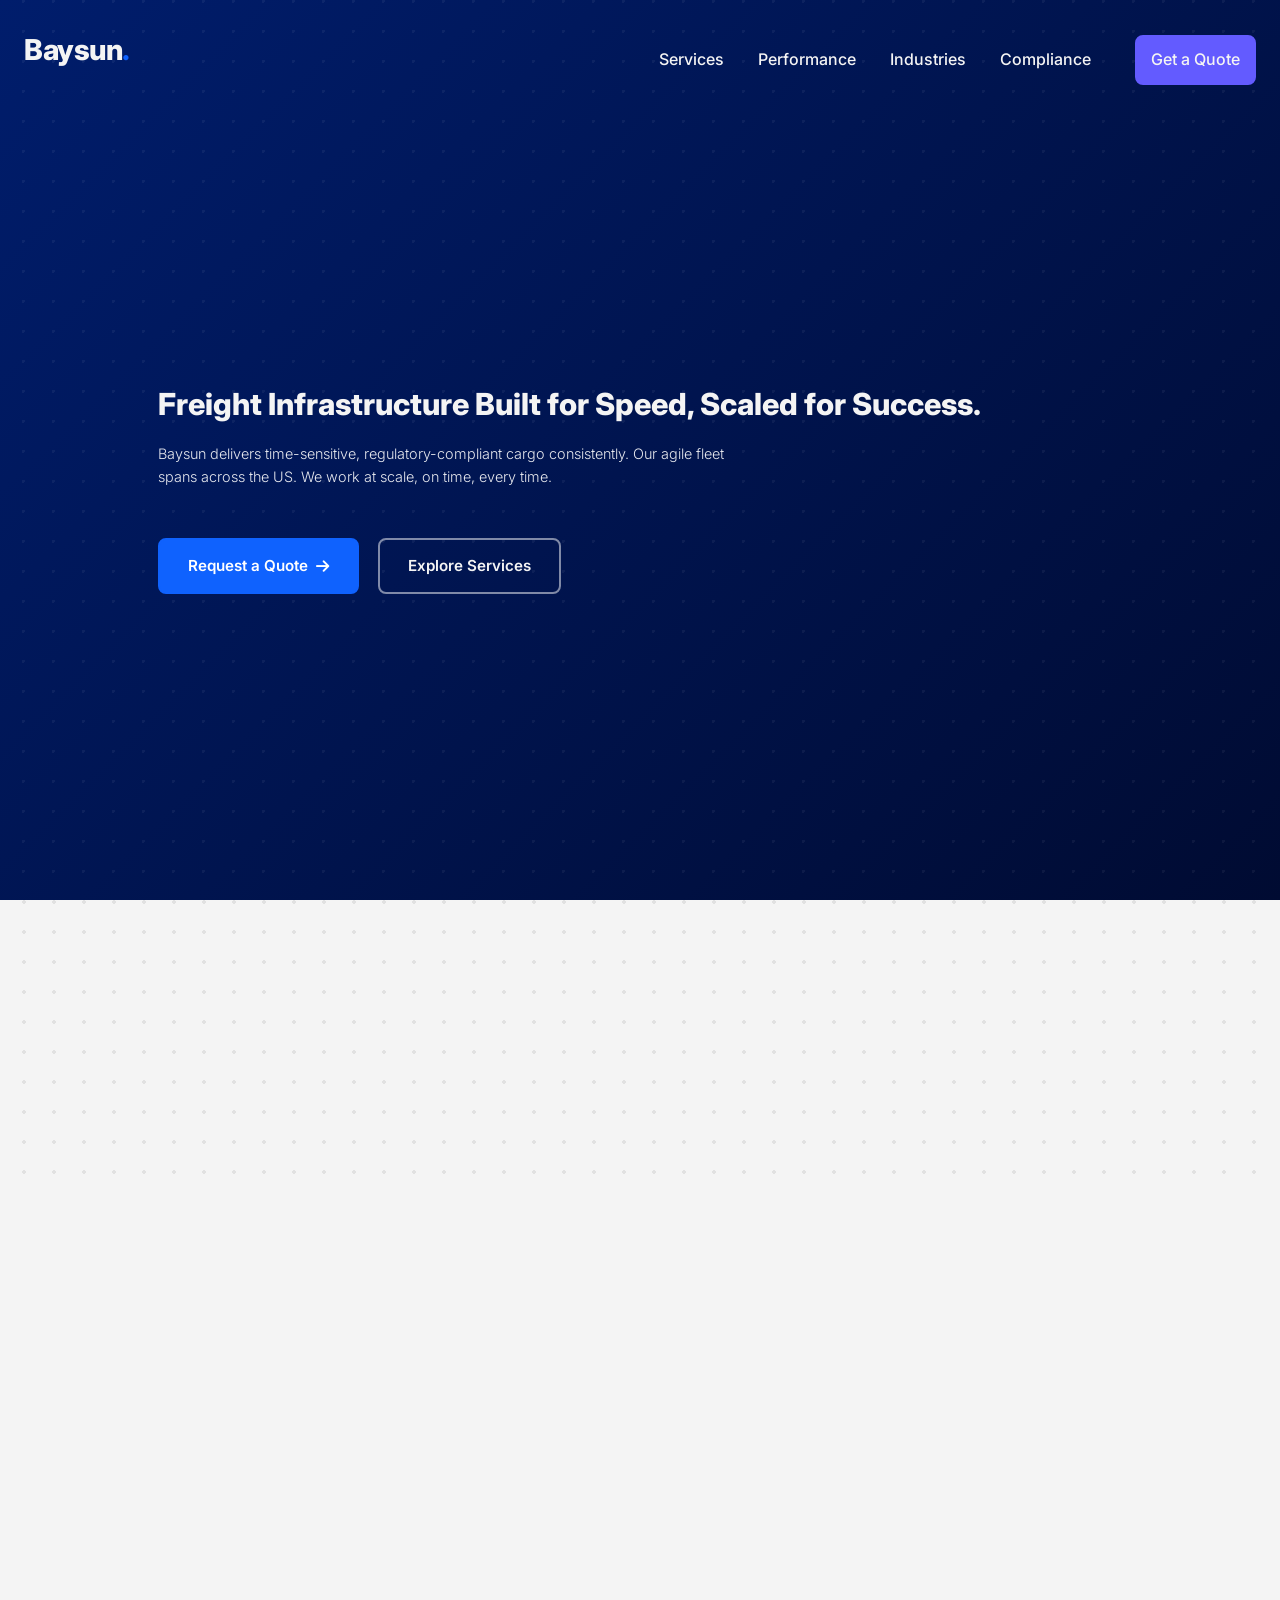
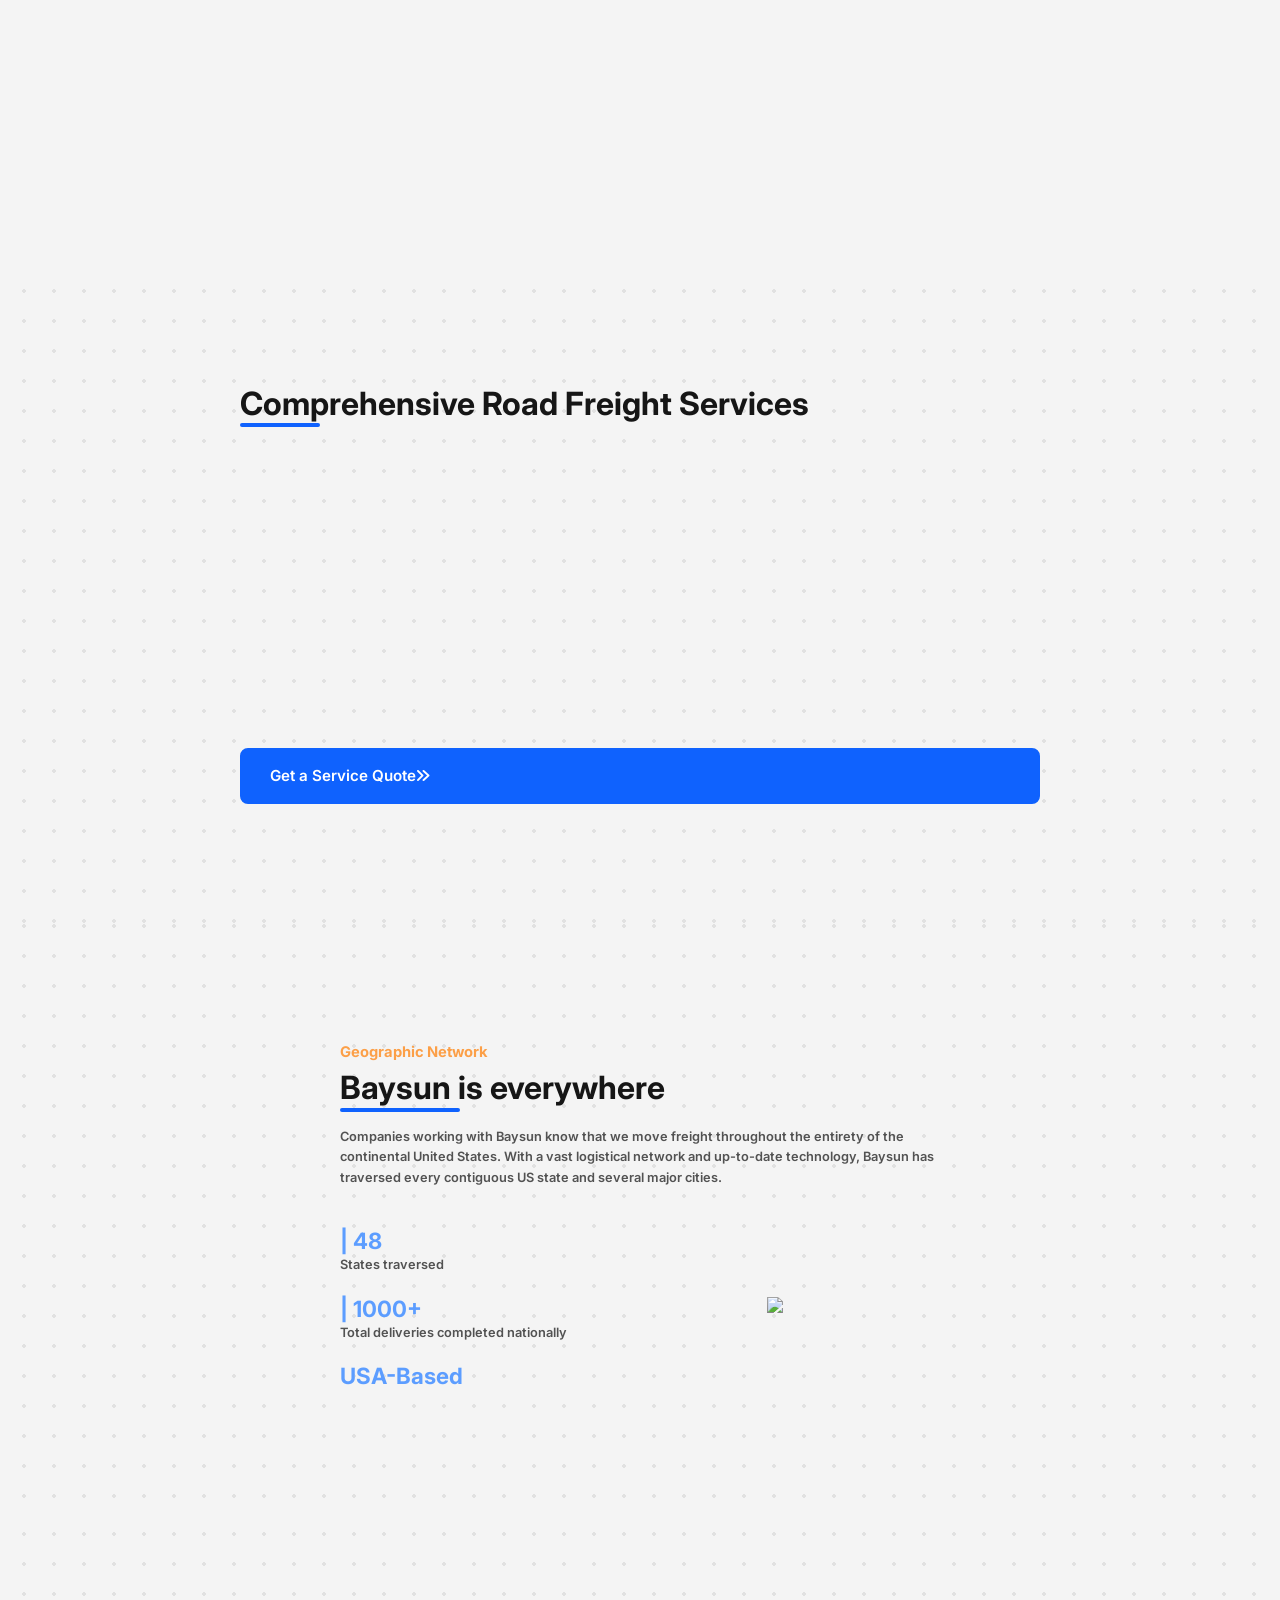
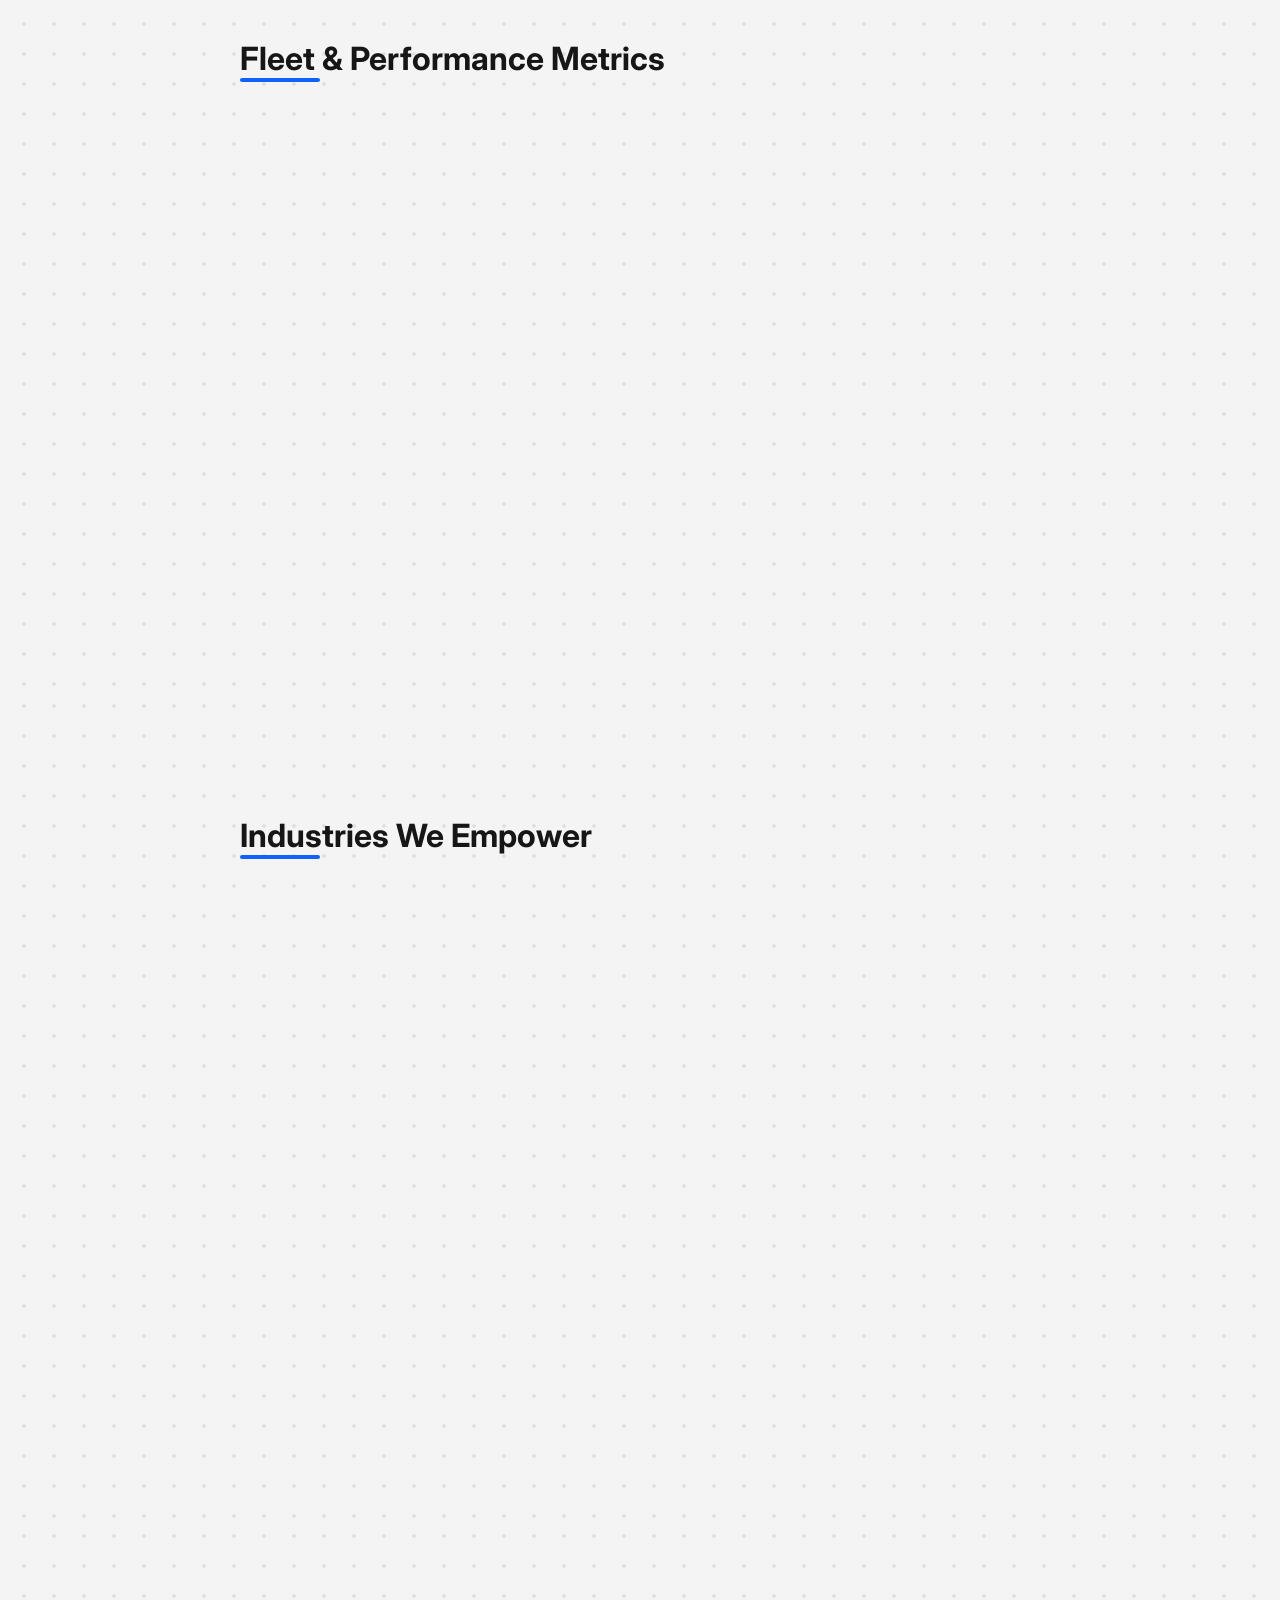
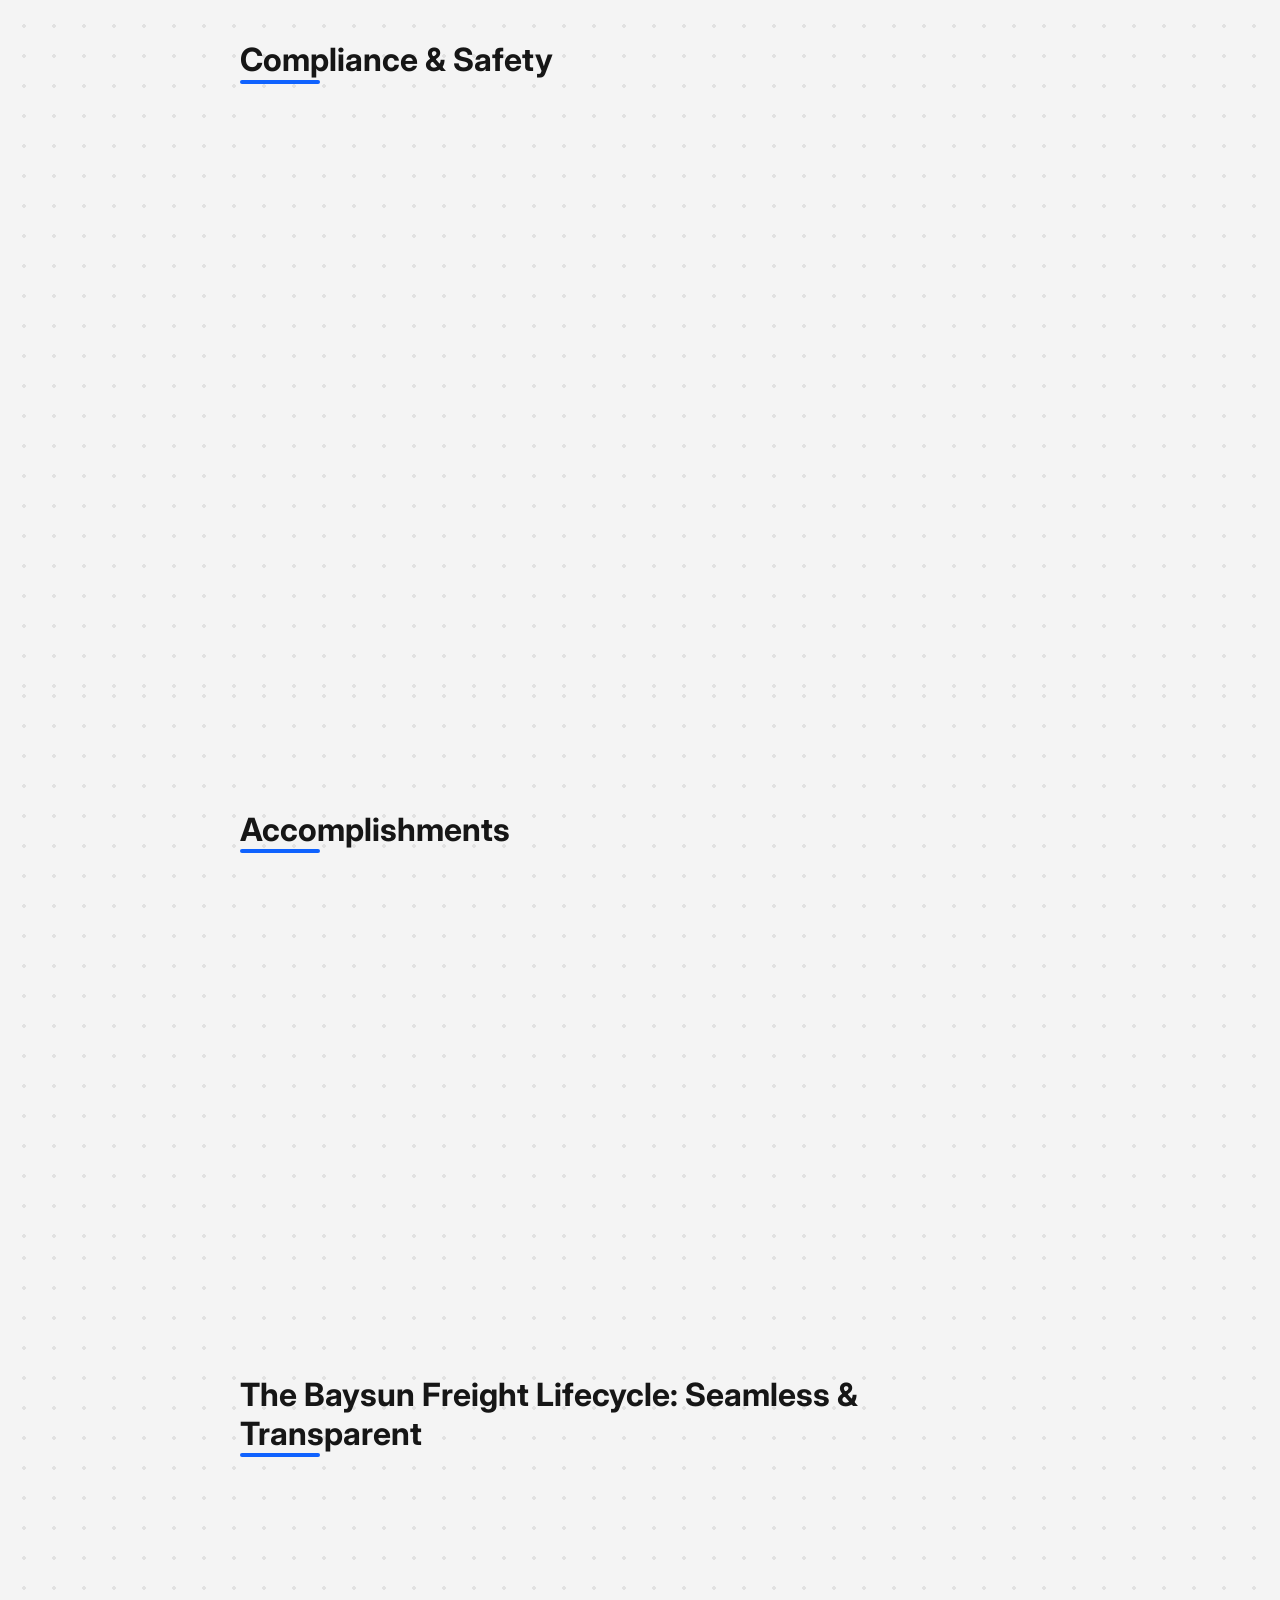
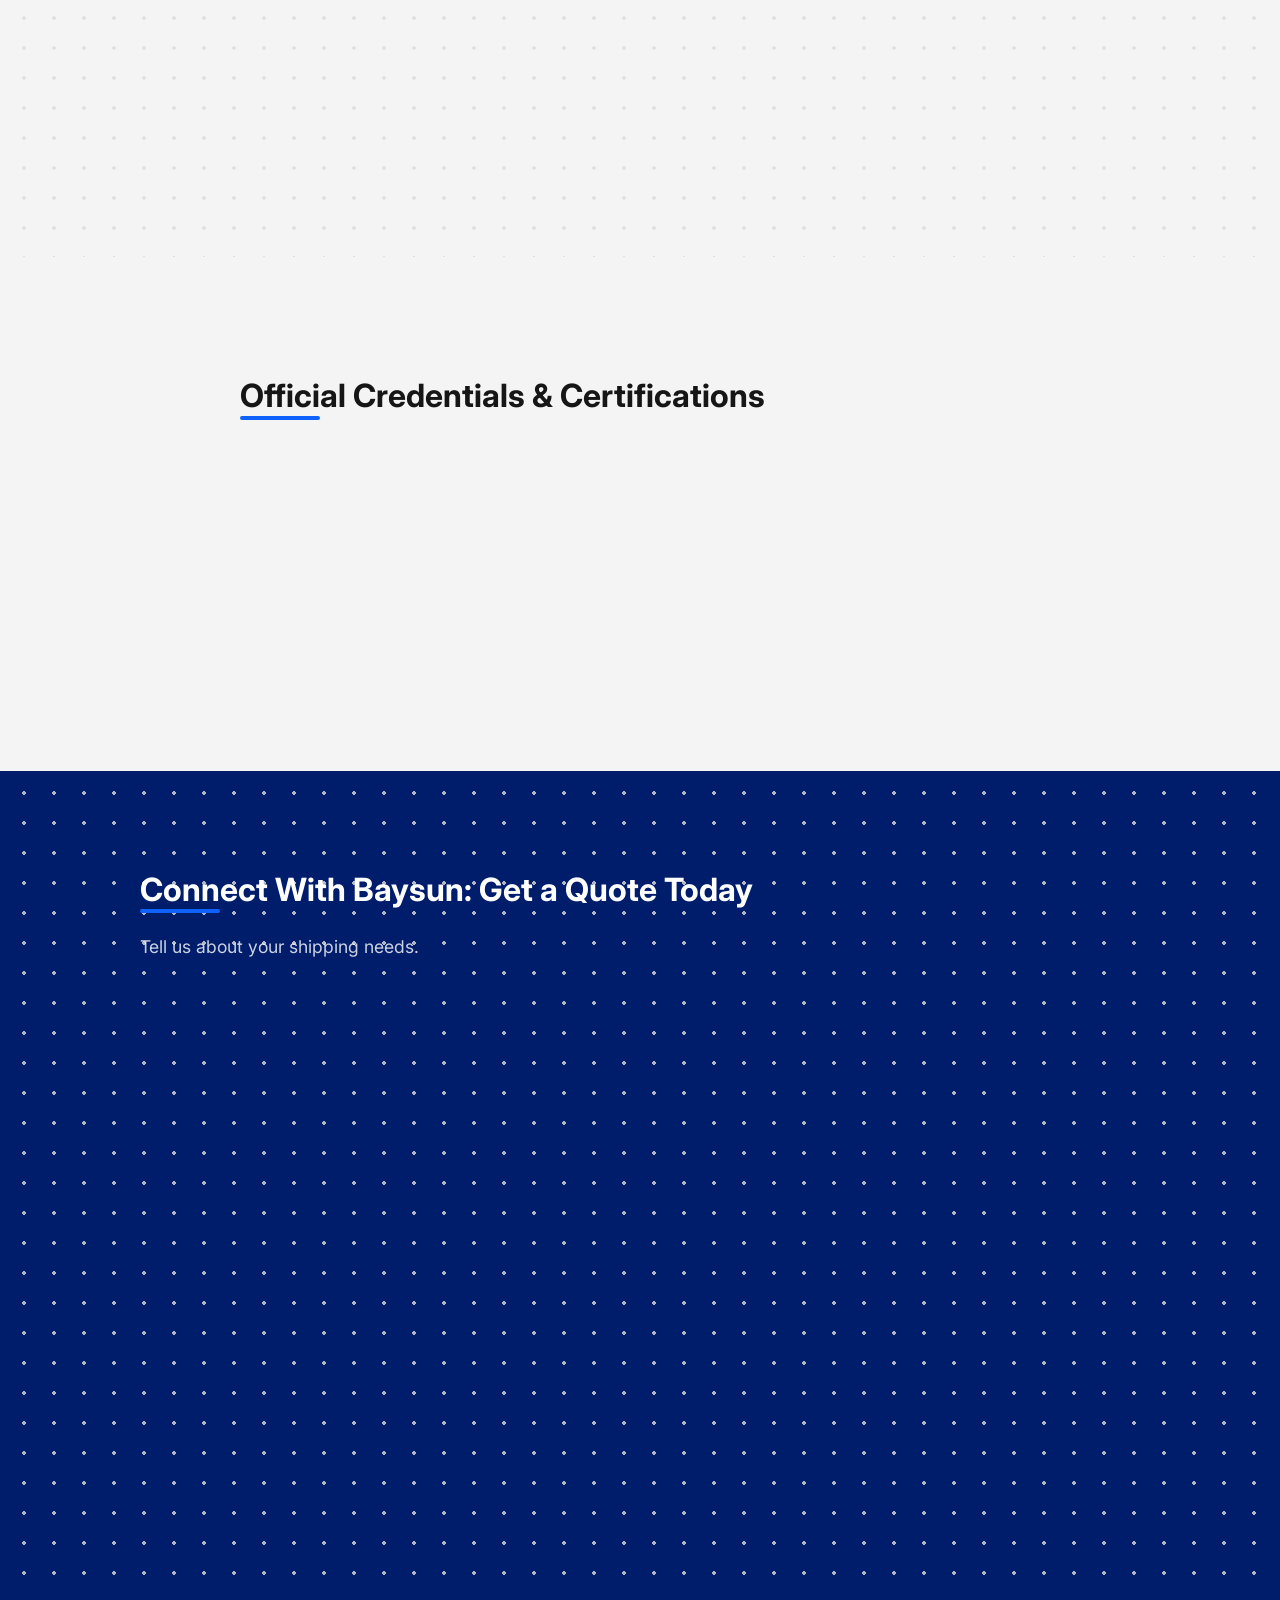
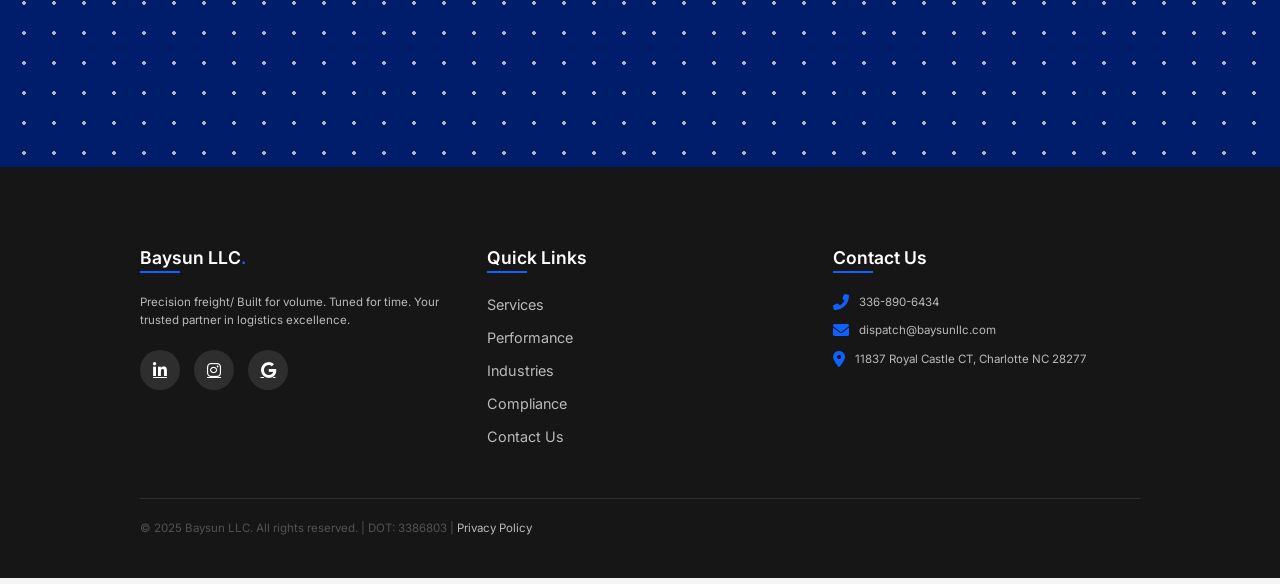
==== index.html @ a53c43a3 "Update index.html" ====
<!DOCTYPE html>
<html lang="en">
<head>
    <meta charset="UTF-8" />
    <meta name="viewport" content="width=device-width, initial-scale=1.0"/>
    <title>Baysun</title>
    <link rel="stylesheet" href="styles.css"/>
    <link href="https://fonts.googleapis.com/css2?family=Inter:wght@300;400;500;600;700;800&display=swap" rel="stylesheet"/>
    <link rel="stylesheet" href="https://cdnjs.cloudflare.com/ajax/libs/font-awesome/6.0.0-beta3/css/all.min.css">
</head>
<body>

    <div id="preloader">
        <div class="spinner"></div>
    </div>

    <header class="site-header" id="navbar">
        <div class="nav-container">
            <div class="logo">Baysun<span class="logo-dot">.</span></div>
            <nav class="nav-links" id="main-nav">
                <a href="#services">Services</a>
                <a href="#metrics">Performance</a>
                <a href="#industries">Industries</a>
                <a href="#compliance">Compliance</a>
                <a href="#contact" class="btn-secondary nav-cta">Get a Quote</a>
            </nav>
            <button class="menu-toggle" id="menu-toggle" aria-label="Toggle navigation menu">
                <span class="hamburger"></span>
                <span class="hamburger"></span>
                <span class="hamburger"></span>
            </button>
        </div>
    </header>

    <section class="hero" id="hero">
        <div class="hero-inner">
            <div class="hero-text animate-fade-up">
                <h1>Freight Infrastructure Built for Speed, Scaled for Success.</h1>
                <p class="subtitle">Baysun delivers time-sensitive, regulatory-compliant cargo consistently. Our agile fleet spans across the US. We work at scale, on time, every time.</p>
                <div class="hero-actions">
                    <a href="#contact" class="btn-primary hero-btn">Request a Quote <i class="fas fa-arrow-right"></i></a>
                    <a href="#services" class="btn-outline hero-btn">Explore Services</a>
                </div>
            </div>
        </div>
        <div class="background-dots"></div>
    </section>


    <section class="image-gallery animate-fade dotted-background" id="fleet-gallery">
        <div class="container">
            <div class="gallery">
                <img src="https://w0.peakpx.com/wallpaper/127/332/HD-wallpaper-american-truck-famous-beautiful-huge-strong.jpg" alt="Baysun Truck 1" data-animate="fade-in-up"/>
                <img src="https://traxion.gg/wp-content/uploads/2024/10/01-1.jpg" alt="Baysun Truck 2" data-animate="fade-in-up" data-delay="0.1"/>
                <img src="https://plus.unsplash.com/premium_photo-1733342421852-3bce709563e4?fm=jpg&q=60&w=3000&ixlib=rb-4.1.0&ixid=M3wxMjA3fDB8MHxzZWFyY2h8MXx8YW1lcmljYW4lMjB0cnVja3xlbnwwfHwwfHx8MA%3D%3D" alt="Baysun Truck 3" data-animate="fade-in-up" data-delay="0.2"/>
            </div>
        </div>
    </section>
  
      <section class="why-choose-us dotted-background animate-fade animated" data-animate = "fade-in-right" data-delay = "0.3" id="why-us">
        <div class="container">
          
          <div class = "broad-grid animate-fade-up">
            <div class = "features-text animate-fade" data-animate="fade-in-right" data-delay="0.65">
              <h3>Expertise</h3>
            <h2>Why Choose Baysun?</h2>
            <p>Baysun LLC has the infrastructure, power, and logistical network needed for precise, high-performance logistics. An extensive network, digital tracking technology, and a highly-skilled team guarantees proper handling of shipments with excellent speed and reliability. Baysun is among the best in logistical strategy and moving high volume.</p>
              <span>Scroll down to learn more ↓</span>
          </div>
            <div class="features-grid">
                <div data-animate="zoom-in">
                    <i class="fas fa-hourglass-half feature-icon"></i>
                    <h3>Time-Critical Delivery</h3>
                    <p>We specialize in expedited freight, ensuring your urgent shipments arrive on schedule, every time.</p>
                </div>
                <div data-animate="zoom-in" data-delay="0.3">
                    <i class="fas fa-shield-alt feature-icon"></i>
                    <h3>Uncompromising Safety</h3>
                    <p>Our commitment to safety is paramount, with rigorous training and maintenance for an incident-free record.</p>
                </div>
                <div data-animate="zoom-in" data-delay="0.45">
                    <i class="fas fa-chart-line feature-icon"></i>
                    <h3>Transparent Tracking</h3>
                    <p>Real-time GPS tracking and dedicated dispatch ensure you're always informed about your cargo's status.</p>
                </div>
                <div data-animate="zoom-in" data-delay="0.2">
                    <i class="fas fa-hands-helping feature-icon"></i>
                    <h3>Dedicated Support</h3>
                    <p>Our 24/7 client support team is always ready to assist, providing personalized service you can rely on.</p>
                </div>
            </div>
              
            </div>
          
        </div>
    </section>

    <section class="services dotted-background" id="services">
        <div class="container">
            <h2>Comprehensive Road Freight Services</h2>
            <div class="grid-list bordered animate-fade">
                <div data-animate="fade-in-left">
                    <i class="fas fa-truck-moving service-icon"></i>
                    <h4>FTL</h4>
                    <p>Tailored full, truckload solutions with reliable delivery windows and optimized routing for cost-efficiency.</p>
                </div>
                <div data-animate="fade-in-left" data-delay="0.1">
                    <i class="fas fa-box-open service-icon"></i>
                    <h4>Dry Van Specialization</h4>
                    <p>Utilize our modern, weather-sealed dry van trailers ensuring maximum protection for your sensitive, non-perishable freight.</p>
                </div>
                <div data-animate="fade-in-left" data-delay="0.2">
                    <i class="fas fa-route service-icon"></i>
                    <h4>Short & Long Haul</h4>
                    <p>From local deliveries to coast-to-coast journeys, our 24/7 dispatch team manages your logistics with precision and care.</p>
                </div>
            </div>
            <div class="section-cta">
                <a href="#contact" class="btn-primary">Get a Service Quote <i class="fas fa-angle-double-right"></i></a>
            </div>
        </div>
    </section>
  <section class = "network dotted-background animate-slide-up" id = "network-info">
    <div class = "top-text">
       <h3>Geographic Network</h3>
      <h2>Baysun is everywhere</h3>
      <p>Companies working with Baysun know that we move freight throughout the entirety of the continental United States. With a vast logistical network and up-to-date technology, Baysun has traversed every contiguous US state and several major cities.</p>
    </div>
    <div class = "content-grid">
      <div class = "stats">
        <div class = "indiv-stat">
          <h4>| 48</h4>
          <p>States traversed</p>
        </div>
        <div class = "indiv-stat">
          <h4>| 1000+</h4>
          <p>Total deliveries completed nationally</p>
        </div>
        <div class = "indiv-stat">
          <h4>USA-Based</h4>
        </div>
      </div>
      <div class = "map animate-slide-up"><img src = "https://openclipart.org/image/800px/308041"></div>
    </div>
  </section>

    <section class="metrics dotted-background animate-slide-up" id="metrics">
        <div class="container">
            <h2>Fleet & Performance Metrics</h2>
            <div class="metrics-grid animate-slide-up">
                <div data-animate="fade-in-up">
                    <strong>10</strong><span>Professional Drivers</span>
                </div>
                <div data-animate="fade-in-up" data-delay="0.1">
                    <strong>11</strong><span>Owned Trucks</span>
                </div>
                <div data-animate="fade-in-up" data-delay="0.2">
                    <strong>16</strong><span>Trailers</span>
                </div>
                <div data-animate="fade-in-up" data-delay="0.3">
                    <strong>All States</strong><span>Nationwide Coverage</span>
                </div>
                <div data-animate="fade-in-up" data-delay="0.4">
                    <strong>965K+</strong><span>MCS 150 Mileage</span>
                </div>
                <div data-animate="fade-in-up" data-delay="0.5">
                    <strong>24/7</strong><span>Dispatch & Support</span>
                </div>
            </div>
        </div>
    </section>

    <section class="industries dotted-background animate-slide-up" id="industries">
        <div class="container">
            <h2>Industries We Empower</h2>
            <div class="industry-grid bordered animate-fade">
                <div data-animate="fade-in-right">
                    <i class="fas fa-store-alt industry-icon"></i>
                    <h4>Retail & Consumer Goods</h4>
                    <p>On-time deliveries and efficient supply chain management for major retail chains and e-commerce.</p>
                </div>
                <div data-animate="fade-in-right" data-delay="0.1">
                    <i class="fas fa-industry industry-icon"></i>
                    <h4>Paper & Packaging</h4>
                    <p>Protecting sensitive materials from moisture, dust, and environmental damage is paramount in the paper and packaging industry. </p>
                </div>
                <div data-animate="fade-in-right" data-delay="0.2">
                    <i class="fas fa-industry industry-icon"></i>
                    <h4>Industrial & Manufacturing</h4>
                    <p>Handling heavy goods, raw materials, and finished products with precision for industrial and manufacturing sectors.</p>
                </div>
                <div data-animate="fade-in-right" data-delay="0.3">
                    <i class="fas fa-house industry-icon"></i>
                    <h4>Office Supplies and Furniture</h4>
                    <p>Our dry vans are perfectly suited to transport desks, chairs, cubicle systems, paper products, and general office equipment, protecting them from transit damage and weather exposure.</p>
                </div>
            </div>
        </div>
    </section>

    <section class="compliance dotted-background animate-slide-up" id="compliance">
        <div class="container">
            <h2>Compliance & Safety</h2>
            <div class="compliance-grid animate-slide-up">
                <div data-animate="fade-in-left">
                    <i class="fas fa-certificate compliance-icon"></i>
                    <h4>DOT Certified</h4>
                    <p>All drivers and units are fully federally registered and adhere to the highest Department of Transportation standards.</p>
                </div>
                <div data-animate="fade-in-left" data-delay="0.1">
                    <i class="fas fa-file-invoice-dollar compliance-icon"></i>
                    <h4>Insurance Verified</h4>
                    <p>Comprehensive $1M policy and all licensing documentation readily provided.</p>
                </div>
                <div data-animate="fade-in-left" data-delay="0.2">
                    <i class="fas fa-truck-loading compliance-icon"></i>
                    <h4>ELD Compliant</h4>
                    <p>Real-time Electronic Logging Device (ELD) tracking ensures accurate Hours of Service (HOS) compliance for every load.</p>
                </div>
                <div data-animate="fade-in-left" data-delay="0.3">
                    <i class="fas fa-check-circle compliance-icon"></i>
                    <h4>Exceptional Safety Record</h4>
                    <p>Proudly maintaining a strong record of incident prevention in 2025, demonstrating our commitment to safety.</p>
                </div>
            </div>
        </div>
    </section>

    <section class="case-studies dotted-background animate-slide-up" id="case-studies">
        <div class="container">
            <h2>Accomplishments</h2>
            <div class="case-grid animate-fade">
                <article data-animate="fade-in-up">
                    <h4>Strong Experience in the Logistics Industry</h4>
                    <p>Completed over 1,000 deliveries of full truckloads throughout the United States, logging tens of thousands of miles in the process.</p>
                </article>
                <article data-animate="fade-in-up" data-delay="0.1">
                    <h4>Excellent Delivery Time and Satisfaction</h4>
                    <p>Completed 99% of deliveries on-time since being established. Clients were satisfied with Baysun's service and drivers, who are highly-skilled and are all bilingual.</p>
                </article>
            </div>
        </div>
    </section>

    <section class="dispatch-timeline dotted-background animate-slide-up">
        <div class="container">
            <h2>The Baysun Freight Lifecycle: Seamless & Transparent</h2>
            <div class="timeline">
                <div data-animate="fade-in-right">
                    <i class="fas fa-clipboard-list timeline-icon"></i>
                    <span>Booking</span>
                    <p>Effortless online or direct booking for your freight needs.</p>
                </div>
                <div data-animate="fade-in-right" data-delay="0.1">
                    <i class="fas fa-map-marked-alt timeline-icon"></i>
                    <span>Dispatch</span>
                    <p>Immediate allocation to our optimized fleet and dedicated driver.</p>
                </div>
                <div data-animate="fade-in-right" data-delay="0.2">
                    <i class="fas fa-truck timeline-icon"></i>
                    <span>Transit</span>
                    <p>Real-time communication and electronic shipment tracking</p>
                </div>
                <div data-animate="fade-in-right" data-delay="0.3">
                    <i class="fas fa-handshake timeline-icon"></i>
                    <span>Last Mile Delivery</span>
                    <p>On-time, secure delivery to our clients' specified destinations.</p>
                </div>
                <div data-animate="fade-in-right" data-delay="0.4">
                    <i class="fas fa-check-double timeline-icon"></i>
                    <span>Confirmation</span>
                    <p>Final digital confirmation and documentation upon successful delivery.</p>
                </div>
            </div>
        </div>
    </section>


    <section class="credentials" id="credentials">
        <div class="container">
            <h2>Official Credentials & Certifications</h2>
            <ul class="cred-list animate-fade">
                <li data-animate="fade-in-up"><i class="fas fa-file-contract cred-icon"></i> MC: MC1090208</li>
                <li data-animate="fade-in-up" data-delay="0.1"><i class="fas fa-id-card cred-icon"></i> DOT #: 3386803</li>
                <li data-animate="fade-in-up" data-delay="0.2"><i class="fas fa-shield-alt cred-icon"></i> $1M Insurance Policy</li>
                <li data-animate="fade-in-up" data-delay="0.3"><i class="fas fa-award cred-icon"></i> ISO 9001 Process Certified</li>
                <li data-animate="fade-in-up" data-delay="0.4"><i class="fas fa-road cred-icon"></i> Licensed & Bonded Carrier</li>
            </ul>
        </div>
    </section>

    <section class="contact-form dotted-background" id="contact">
        <div class="container">
            <h2>Connect With Baysun: Get a Quote Today</h2>
            <p class="form-intro animate-fade-in">Tell us about your shipping needs.</p>
            <form data-animate="fade-in-up" onsubmit="sendEmail(event)">
                <div class="form-group">
                    <input type="text" id="fullName" placeholder="Full Name" required>
                </div>
                <div class="form-group">
                    <input type="email" id="email" placeholder="Email Address" required>
                </div>
                <div class="form-group">
                    <input type="text" id="company" placeholder="Company Name (Optional)">
                </div>
                <div class="form-group">
                    <select id="service" required>
                        <option value="">Select Service Needed*</option>
                        <option value="ftl">Full Truckload (FTL)</option>
                        <option value="other">Other</option>
                    </select>
                </div>
                <div class="form-group">
                    <textarea id="shipmentDetails" rows="6" placeholder="Describe your shipment details (e.g., origin, destination, cargo type, dimensions, weight, urgency...)" required></textarea>
                </div>
                <button type="button" onclick="openGmail()" class="btn-primary form-submit-btn">
  Submit Request <i class="fas fa-paper-plane"></i>
</button>
            </form>
        </div>
    </section>

    <footer class="site-footer">
        <div class="container">
            <div class="footer-columns">
                <div class="footer-about">
                    <h4>Baysun LLC<span class="logo-dot">.</span></h4>
                    <p>Precision freight/ Built for volume. Tuned for time. Your trusted partner in logistics excellence.</p>
                    <div class="social-links">
                        <a href="#" aria-label="LinkedIn"><i class="fab fa-linkedin-in"></i></a>
                        <a href="https://www.instagram.com/baysunllc/" aria-label="Instagram"><i class="fab fa-instagram"></i></a>
                        <a href="#" aria-label="Google"><i class="fab fa-google"></i></a>
                    </div>
                </div>
                <div class="footer-links">
                    <h4>Quick Links</h4>
                    <ul>
                        <li><a href="#services">Services</a></li>
                        <li><a href="#metrics">Performance</a></li>
                        <li><a href="#industries">Industries</a></li>
                        <li><a href="#compliance">Compliance</a></li>
                        <li><a href="#contact">Contact Us</a></li>
                    </ul>
                </div>
                <div class="footer-contact">
                    <h4>Contact Us</h4>
                    <p><i class="fas fa-phone-alt"></i>336-890-6434</p>
                    <p><i class="fas fa-envelope"></i> dispatch@baysunllc.com</p>
                    <p><i class="fas fa-map-marker-alt"></i>11837 Royal Castle CT, Charlotte NC 28277</p>
                </div>
            </div>
            <div class="footer-meta">
                <p>&copy; 2025 Baysun LLC. All rights reserved.  | DOT: 3386803 | <a href="#">Privacy Policy</a></p>
            </div>
        </div>
    </footer>

    <div class="back-to-top" id="backToTop">↑</div>

    <script src="https://cdnjs.cloudflare.com/ajax/libs/gsap/3.9.1/gsap.min.js"></script>
    <script src="https://cdnjs.cloudflare.com/ajax/libs/gsap/3.9.1/ScrollTrigger.min.js"></script>
    <script>
        // Preloader
        window.addEventListener('load', () => {
            const preloader = document.getElementById('preloader');
            preloader.style.opacity = '0';
            setTimeout(() => {
                preloader.style.display = 'none';
            }, 500); // Wait for the fade out to complete
        });

        // GSAP ScrollTrigger Animations
        gsap.registerPlugin(ScrollTrigger);

        document.querySelectorAll('[data-animate]').forEach(element => {
            const animationType = element.getAttribute('data-animate');
            const delay = parseFloat(element.getAttribute('data-delay')) || 0;

            if (animationType === 'fade-in-up') {
                gsap.fromTo(element, {
                    opacity: 0,
                    y: 50
                }, {
                    opacity: 1,
                    y: 0,
                    duration: 0.8,
                    delay: delay,
                    ease: "power3.out",
                    scrollTrigger: {
                        trigger: element,
                        start: "top 90%", // When the top of the element is 90% in viewport
                        toggleActions: "play none none reverse", // Play on enter, reverse on leave back
                    }
                });
            } else if (animationType === 'fade-in-left') {
                gsap.fromTo(element, {
                    opacity: 0,
                    x: -50
                }, {
                    opacity: 1,
                    x: 0,
                    duration: 0.8,
                    delay: delay,
                    ease: "power3.out",
                    scrollTrigger: {
                        trigger: element,
                        start: "top 90%",
                        toggleActions: "play none none reverse",
                    }
                });
            } else if (animationType === 'fade-in-right') {
                gsap.fromTo(element, {
                    opacity: 0,
                    x: 50
                }, {
                    opacity: 1,
                    x: 0,
                    duration: 0.8,
                    delay: delay,
                    ease: "power3.out",
                    scrollTrigger: {
                        trigger: element,
                        start: "top 90%",
                        toggleActions: "play none none reverse",
                    }
                });
            } else if (animationType === 'zoom-in') {
                gsap.fromTo(element, {
                    opacity: 0,
                    scale: 0.8
                }, {
                    opacity: 1,
                    scale: 1,
                    duration: 0.7,
                    delay: delay,
                    ease: "back.out(1.7)",
                    scrollTrigger: {
                        trigger: element,
                        start: "top 90%",
                        toggleActions: "play none none reverse",
                    }
                });
            } else if (animationType === 'fade-in') {
                 gsap.fromTo(element, {
                    opacity: 0
                }, {
                    opacity: 1,
                    duration: 1,
                    delay: delay,
                    ease: "power2.out",
                    scrollTrigger: {
                        trigger: element,
                        start: "top 90%",
                        toggleActions: "play none none reverse",
                    }
                });
            }
        });


        // Navbar Scroll Effect
        window.addEventListener('scroll', () => {
            const navbar = document.getElementById('navbar');
            const backToTop = document.getElementById('backToTop');
            navbar.classList.toggle('scrolled', window.scrollY > 50);
            backToTop.style.display = window.scrollY > 500 ? 'flex' : 'none'; // Changed to flex for centering
        });

        // Back to Top functionality
        document.getElementById('backToTop').addEventListener('click', () => {
            window.scrollTo({ top: 0, behavior: 'smooth' });
        });

        // Mobile Menu Toggle
        const menuToggle = document.getElementById('menu-toggle');
        const mainNav = document.getElementById('main-nav');

        menuToggle.addEventListener('click', () => {
            mainNav.classList.toggle('active');
            menuToggle.classList.toggle('active'); // Animate hamburger
            document.body.classList.toggle('no-scroll'); // Prevent scrolling when menu is open
        });

        // Close mobile menu on link click
        document.querySelectorAll('.nav-links a').forEach(link => {
            link.addEventListener('click', () => {
                if (mainNav.classList.contains('active')) {
                    mainNav.classList.remove('active');
                    menuToggle.classList.remove('active');
                    document.body.classList.remove('no-scroll');
                }
            });
        });

        // Testimonial Slider
        let currentTestimonial = 0;
        const testimonials = document.querySelectorAll('.testimonial-card');
        const totalTestimonials = testimonials.length;

        function showTestimonial(index) {
            testimonials.forEach((card, i) => {
                card.style.display = (i === index) ? 'block' : 'none';
            });
        }

        function nextTestimonial() {
            currentTestimonial = (currentTestimonial + 1) % totalTestimonials;
            showTestimonial(currentTestimonial);
        }

        function prevTestimonial() {
            currentTestimonial = (currentTestimonial - 1 + totalTestimonials) % totalTestimonials;
            showTestimonial(currentTestimonial);
        }

        document.querySelector('.next-testimonial').addEventListener('click', nextTestimonial);
        document.querySelector('.prev-testimonial').addEventListener('click', prevTestimonial);

        // Initial display
        if (totalTestimonials > 0) {
            showTestimonial(0);
        }

        // Auto-slide testimonials
        setInterval(nextTestimonial, 7000); // Change testimonial every 7 seconds

        function openGmail() {
  const fullName = document.getElementById("fullName").value.trim();
  const email = document.getElementById("email").value.trim();
  const company = document.getElementById("company").value.trim() || "N/A";
  const service = document.getElementById("service").value;
  const shipmentDetails = document.getElementById("shipmentDetails").value.trim();

  if (!fullName || !email || !service || !shipmentDetails) {
    alert("Please fill out all required fields.");
    return;
  }

  const subject = encodeURIComponent(`Shipping Quote Request from ${fullName}`);
  const body = encodeURIComponent(
    `Full Name: ${fullName}\n` +
    `Email: ${email}\n` +
    `Company: ${company}\n` +
    `Service: ${service}\n\n` +
    `Shipment Details:\n${shipmentDetails}`
  );

  const gmailLink = `https://mail.google.com/mail/?view=cm&fs=1&to=dispatch@baysunllc.com&su=${subject}&body=${body}`;

  // Open Gmail in a new tab
  window.open(gmailLink, "_blank");
}

    </script>

</body>
</html>
---- styles.css ----
/* Custom CSS Variables */
:root {
    --primary-color: #0F62FE; /* IBM Blue */
    --secondary-color: #001D6C; /* Darker IBM Blue */
    --accent-color: #635BFF; /* Existing accent for buttons, kept for contrast */
    --text-dark: #161616; /* IBM Carbon 90 */
    --text-medium: #525252; /* IBM Carbon 60 */
    --text-light: #F4F4F4; /* IBM Carbon 10 */
    --background-light: #F4F4F4; /* IBM Carbon 10 */
    --background-dark: #001D6C; /* Darker IBM Blue for contrast */
    --border-color: #DCDCDC; /* Light gray border */
    --border-dark: #333;
    --font-family-primary: 'Inter', sans-serif;
    --header-height: 80px;
    --dot-size: 2px;
    --dot-spacing: 30px;
}

/* Global Reset & Base */
* {
    margin: 0;
    padding: 0;
    box-sizing: border-box;
}

html, body {
    overflow-x: hidden;
    scroll-behavior: smooth;
    font-family: var(--font-family-primary);
    background: var(--background-light);
    color: var(--text-dark);
    width: 100%;
    line-height: 1.6;
}

/* Container for consistent padding */
.container {
    max-width: 1280px;
    margin: 0 auto;
    padding: 0 140px;
}

/* Scrollbar Styling */
::-webkit-scrollbar {
    width: 8px;
}
::-webkit-scrollbar-track {
    background: var(--background-light);
}
::-webkit-scrollbar-thumb {
    background: var(--primary-color);
    border-radius: 4px;
}
::-webkit-scrollbar-thumb:hover {
    background: var(--secondary-color);
}

/* Preloader */
#preloader {
    position: fixed;
    top: 0;
    left: 0;
    width: 100%;
    height: 100%;
    background: var(--background-dark);
    display: flex;
    justify-content: center;
    align-items: center;
    z-index: 9999;
    opacity: 1;
    transition: opacity 0.5s ease-out;
}

.spinner {
    border: 4px solid rgba(255, 255, 255, 0.3);
    border-top: 4px solid var(--primary-color);
    border-radius: 50%;
    width: 40px;
    height: 40px;
    animation: spin 1s linear infinite;
}

@keyframes spin {
    0% { transform: rotate(0deg); }
    100% { transform: rotate(360deg); }
}

/* Typography */
h1, h2, h3, h4 {
    font-weight: 700;
    line-height: 1.2;
    color: var(--text-dark);
}

h1 {
    font-size: clamp(2.2rem, 5vw, 3.8rem); /* Responsive font size */
    margin-bottom: 20px;
    font-weight: 800;
    color: var(--text-light); /* For hero section */
}

h2 {
    font-size: clamp(1.1rem, 4vw, 2.0rem);
    text-align: center;
    margin-bottom: 60px;
    color: var(--text-dark);
    position: relative;
}

h2::after {
    content: ''; /* Essential for pseudo-elements */
    display: block; /* Make it a block-level element so margin:auto works */
    width: 80px; /* Adjust this width to your desired bar length */
    height: 4px; /* Adjust this to your desired bar thickness */
    background-color: var(--primary-color); /* Or any color you prefer */
    margin: 15px auto 0 auto; /* THIS IS THE KEY: Top margin, auto horizontal, 0 bottom margin */
    border-radius: 2px; /* For rounded ends, optional */
}

h4 {
    font-size: .8rem;
    font-weight: 600;
    margin-bottom: 10px;
    color: var(--text-dark);
}


h3{
  margin-bottom: 15px;
}

p {
    font-size: 0.72rem;
    color: var(--text-medium);
}

.subtitle {
    font-size: clamp(1rem, 2.5vw, 1.25rem);
    color: rgba(255, 255, 255, 0.9);
    margin-bottom: 30px;
    font-weight: 300;
}

.nav-container .nav-links .btn-secondary {
  padding: 10px 14px;
}

/* Buttons */
.btn-primary, .btn-outline, .btn-secondary {
    display: inline-flex;
    align-items: center;
    justify-content: center;
    padding: 14px 28px;
    margin-top: 20px;
    font-weight: 600;
    border-radius: 8px;
    text-decoration: none;
    transition: all 0.5s ease;
    cursor: pointer;
    font-size: 0.95rem;
    border: 2px solid transparent;
}

.btn-primary {
    background: var(--primary-color);
    color: white;
    border-color: var(--primary-color);
}
.btn-primary:hover {
    background: var(--secondary-color);
    border-color: var(--secondary-color);
    transform: translateY(-3px);
    box-shadow: 0 8px 15px rgba(0,0,0,0.2);
}

.btn-outline {
    background: transparent;
    color: var(--text-light); /* For hero */
    border-color: rgba(255, 255, 255, 0.5);
    margin-left: 15px;
}
.btn-outline:hover {
    background: rgba(255, 255, 255, 0.1);
    color: white;
    border-color: rgba(255, 255, 255, 0.8);
    transform: translateY(-3px);
    box-shadow: 0 4px 10px rgba(0,0,0,0.1);
}

.btn-secondary {
    background: var(--accent-color); /* Kept existing accent for nav CTA */
    color: white;
    border-color: var(--accent-color);
}
.btn-secondary:hover {
    background: darken(var(--accent-color), 10%);
    border-color: darken(var(--accent-color), 10%);
    transform: translateY(-2px);
}

/* Hero Section Specific Buttons */
.hero-actions .hero-btn i {
    margin-left: 8px;
    transition: transform 0.3s ease;
}
.hero-actions .hero-btn:hover i {
    transform: translateX(5px);
}


/* Navigation */
.site-header {
    position: fixed;
    top: 0;
    width: 100%;
    padding: 15px 24px;
    background: transparent;
    transition: all 0.4s ease-in-out;
    z-index: 1000;
}
.site-header.scrolled {
    background: var(--background-dark);
    box-shadow: 0 4px 20px rgba(0,0,0,0.3);
    padding: 10px 24px;
}
.nav-container {
    max-width: 1440px;
    margin: auto;
    display: flex;
    justify-content: space-between;
    align-items: center;
}
.logo {
    font-weight: 800;
    font-size: 1.8rem;
    color: var(--text-light);
    letter-spacing: -0.5px;
    cursor: pointer;
    transition: color 0.3s ease;
}
.logo:hover {
    color: var(--primary-color);
}
.logo-dot {
    color: var(--primary-color);
}
.nav-links a {
    margin-left: 30px;
    color: var(--text-light);
    font-weight: 500;
    font-size: 1rem;
    text-decoration: none;
    position: relative;
    transition: color 0.3s ease;
    padding: 5px 0;
}
.nav-links a:hover {
    color: var(--primary-color);
}
.nav-links a::after {
    content: '';
    position: absolute;
    left: 0;
    bottom: 0;
    width: 0;
    height: 2px;
    background-color: var(--primary-color);
    transition: width 0.3s ease;
}
.nav-links a:hover::after {
    width: 100%;
}

.nav-links .nav-cta {
    margin-left: 40px;
}

/* Mobile Menu Toggle */
.menu-toggle {
    display: none;
    flex-direction: column;
    justify-content: space-around;
    width: 30px;
    height: 20px;
    background: transparent;
    border: none;
    cursor: pointer;
    padding: 0;
    z-index: 1001; /* Above nav links when open */
}
.menu-toggle .hamburger {
    width: 100%;
    height: 2px;
    background: var(--text-light);
    border-radius: 10px;
    transition: all 0.3s ease-in-out;
}
.menu-toggle.active .hamburger:nth-child(1) {
    transform: rotate(45deg) translate(5px, 5px);
}
.menu-toggle.active .hamburger:nth-child(2) {
    opacity: 0;
}
.menu-toggle.active .hamburger:nth-child(3) {
    transform: rotate(-45deg) translate(5px, -5px);
}

/* Hero Section */
.hero {
    min-height: 100vh;
    display: flex;
    align-items: center;
    padding: calc(var(--header-height) + 60px) 0 60px;
    background: linear-gradient(135deg, var(--secondary-color) 0%, #000B32 100%); /* Deep gradient */
    color: white;
    position: relative;
    width: 100%;
    overflow: hidden; /* For background dots */
}

.hero-inner {
    max-width: 1280px;
    margin: auto;
    display: flex;
    flex-wrap: wrap;
    justify-content: space-between;
    align-items: center;
    gap: 60px;
    padding: 0 24px;
}

.hero-text {
    flex: 1;
    min-width: 300px;
    z-index: 1; /* Above background effects */
    padding: 0px 90px;
}

.hero-image {
    max-width: 550px;
    width: 100%;
    height: auto;
    border-radius: 12px;
    box-shadow: 0 15px 30px rgba(0,0,0,0.4);
    transition: transform 0.6s cubic-bezier(0.25, 0.46, 0.45, 0.94); /* Smooth transform */
}
.hero-image:hover {
    transform: translateY(-10px) scale(1.02);
}

/* Stripe-like Dotted Background */
.dotted-background {
    position: relative;
    overflow: hidden;
}

.dotted-background::before {
    content: '';
    position: absolute;
    top: -10%; /* Extend beyond view for seamless animation */
    left: -10%;
    width: 120%;
    height: 120%;
    background-image:
        radial-gradient(circle at 1px 1px, var(--border-color) var(--dot-size), transparent var(--dot-size));
    background-size: var(--dot-spacing) var(--dot-spacing);
    opacity: 0.1; /* Very subtle */
    z-index: 0;
    pointer-events: none;
    animation: backgroundPan 60s linear infinite;
}

.hero .background-dots {
    position: absolute;
    top: -10%;
    left: -10%;
    width: 120%;
    height: 120%;
    background-image:
        radial-gradient(circle at 1px 1px, rgba(255,255,255,0.05) var(--dot-size), transparent var(--dot-size));
    background-size: var(--dot-spacing) var(--dot-spacing);
    opacity: 1;
    z-index: 0;
    pointer-events: none;
    animation: backgroundPan 60s linear infinite;
}

@keyframes backgroundPan {
    0% { background-position: 0% 0%; }
    100% { background-position: 100% 100%; }
}

/* Section Divider */
.section-divider {
    background: var(--primary-color);
    text-align: center;
    box-shadow: inset 0 5px 15px rgba(0,0,0,0.1);
    position: relative;
    z-index: 2; /* Ensure it's above dotted background of next section if any */
  display: flex;
  flex-direction: column;
  justify-content: flex-start;
  padding: 30px 40px;
  margin: auto;
}
.section-quote {
    font-size: clamp(1.0rem, 3vw, 1.4rem);
    color: #FAFAFA;
  font-weight: 700;
}

/* Section Layouts */
section {
    padding: 120px 100px;
    position: relative;
    z-index: 1; /* For elements to appear above dotted background */
}
section h2 {
    margin-bottom: 60px;
}

.grid-list, .metrics-grid, .industry-grid, .compliance-grid {
    display: grid;
    gap: 30px;
    position: relative; /* For z-index in dotted background sections */
    z-index: 1; /* Ensure content is above the pseudo-element background */
}

.grid-list {
    grid-template-columns: repeat(auto-fit, minmax(220px, 1fr));
}
.grid-list div, .industry-grid div {
    background: white;
    border: 1px solid var(--border-color);
    padding: 30px;
    border-radius: 5px;
    box-shadow: 0 5px 20px rgba(0,0,0,0.05);
    transition: transform 0.3s ease, box-shadow 0.3s ease;
}
.grid-list div:hover, .industry-grid div:hover, .metrics-grid div:hover, .compliance-grid div:hover, .case-grid article:hover, .testimonial-card:hover {
    transform: translateY(-8px);
    box-shadow: 0 15px 30px rgba(0,0,0,0.1);
}

.service-icon, .feature-icon, .industry-icon, .compliance-icon, .cred-icon, .timeline-icon {
    font-size: 1.4rem;
    color: var(--primary-color);
    margin-bottom: 15px;
    display: block;
    text-align: center; /* For grid items */
}
.grid-list div h4, .grid-list div p {
    text-align: center;
}

.grid-list div h4{
  font-size: .9rem;
}

.grid-list div p{
  font-size: .72rem;
}

.metrics-grid {
    grid-template-columns: repeat(auto-fit, minmax(260px, 1fr));
    text-align: center;
}
.metrics-grid div {
    background: var(--background-light);
    border: 1px solid var(--border-color);
    padding: 25px;
    border-radius: 5px;
    box-shadow: 0 2px 8px rgba(0,0,0,0.05);
    transition: transform 0.3s ease, box-shadow 0.3s ease;
}
.metrics-grid strong {
    display: block;
    font-size: clamp(1.8rem, 4vw, 2.8rem);
    color: var(--primary-color);
    font-weight: 800;
    line-height: 1;
}
.metrics-grid span {
    font-size: 0.9rem;
    color: var(--text-medium);
    margin-top: 5px;
    display: block;
}

.section-cta {
    text-align: center;
    margin-top: 60px;
}

/* Why Choose Us Section */
.why-choose-us .features-grid {
    display: grid;
    grid-template-columns: repeat(auto-fit, minmax(180px, 1fr));
    gap: 25px;
}
.why-choose-us .features-grid div {
    background: white;
    border-radius: 5px;
    padding: 30px;
    text-align: center;
    box-shadow: 0 5px 20px rgba(0,0,0,0.05);
    transition: transform 0.3s ease, box-shadow 0.3s ease;
  outline: 1px solid #00a9bf;
}
.why-choose-us .features-grid div h3 {
    font-size: 1.0rem;
    margin-bottom: 10px;
}
.why-choose-us .features-grid div p {
    font-size: 0.72rem;
    color: var(--text-medium);
}

/* Industry Section */
.industry-grid {
    grid-template-columns: repeat(auto-fit, minmax(200px, 1fr));
}
.industry-grid h4, .industry-grid p {
    text-align: center;
}

/* Compliance */
.compliance-grid {
    grid-template-columns: repeat(auto-fit, minmax(200px, 1fr));
}
.compliance-grid div {
    background: white;
    border: 1px solid var(--border-color);
    padding: 30px;
    border-radius: 10px;
    box-shadow: 0 5px 20px rgba(0,0,0,0.05);
    transition: transform 0.3s ease, box-shadow 0.3s ease;
}
.compliance-grid h4, .compliance-grid p {
    text-align: center;
}

/* Case Studies */
.case-grid {
    display: grid;
    grid-template-columns: repeat(auto-fit, minmax(300px, 1fr));
    gap: 30px;
}
.case-grid article {
    background: white;
    border-left: 5px solid var(--primary-color);
    padding: 30px;
    border-radius: 8px;
    box-shadow: 0 5px 20px rgba(0,0,0,0.05);
    transition: transform 0.3s ease, box-shadow 0.3s ease;
}
.case-grid h4 {
    font-size: 1.2rem;
    margin-bottom: 10px;
    color: var(--text-dark);
}
.case-grid p {
    font-size: 0.9rem;
    color: var(--text-medium);
    margin-bottom: 15px;
}
.case-grid .read-more {
    color: var(--primary-color);
    text-decoration: none;
    font-weight: 600;
    display: inline-flex;
    align-items: center;
    font-size: 0.9rem;
}
.case-grid .read-more i {
    margin-left: 8px;
    transition: transform 0.2s ease;
}
.case-grid .read-more:hover i {
    transform: translateX(5px);
}

/* Timeline */
.dispatch-timeline {
    text-align: center;
  max-width: 100%;
  width: 100%
}
.dispatch-timeline .timeline {
    display: flex;
    justify-content: center;
    gap: 10px;
    overflow-x: auto;
    padding: 10px 0;
    scroll-snap-type: x mandatory;
    -webkit-overflow-scrolling: touch;
    max-width: 1440px;
    width: 100%;
}

.dispatch-timeline .timeline div {
    flex: 0 0 auto;
    background: white;
    padding: 25px 30px;
    border-radius: 10px;
    font-size: 0.9rem;
    white-space: nowrap;
    box-shadow: 0 5px 15px rgba(0,0,0,0.05);
    min-width: 40px;
    text-align: center;
    scroll-snap-align: center;
    border: 1px solid var(--border-color);
    transition: all 0.3s ease;
    max-width: 160px;
}
.dispatch-timeline .timeline div:hover {
    background: var(--primary-color);
    color: white;
    transform: translateY(-8px);
    box-shadow: 0 15px 30px rgba(0,0,0,0.15);
}
.dispatch-timeline .timeline div:hover .timeline-icon {
    color: white;
}

.timeline-icon {
    font-size: 1.3rem;
    color: var(--primary-color);
    margin-bottom: 10px;
}
.timeline div span {
    font-weight: 600;
    display: block;
    font-size: .9rem;
    margin-bottom: 5px;
    max-width: 100px;
}
.timeline div p {
    font-size: 0.7rem;
    color: var(--text-medium);
    white-space: normal;
}
.timeline div:hover p {
    color: rgba(255,255,255,0.8);
}


/* Credentials */
.credentials .cred-list {
    list-style: none;
    padding-left: 0;
    display: grid;
    grid-template-columns: repeat(auto-fit, minmax(250px, 1fr));
    gap: 15px;
    font-size: 1rem;
    line-height: 1.8;
    color: var(--text-medium);
}
.credentials .cred-list li {
    background: white;
    padding: 15px 20px;
    border-radius: 8px;
    box-shadow: 0 2px 10px rgba(0,0,0,0.03);
    display: flex;
    align-items: center;
    border: 1px solid var(--border-color);
    transition: transform 0.2s ease;
}
.credentials .cred-list li:hover {
    transform: translateY(-5px);
    box-shadow: 0 8px 15px rgba(0,0,0,0.08);
}
.credentials .cred-list li .cred-icon {
    font-size: 1.2rem;
    color: var(--primary-color);
    margin-right: 10px;
}

/* Testimonials */
.testimonials {
    background-color: var(--background-light);
    padding: 100px 0;
    text-align: center;
}

.testimonial-slider {
    position: relative;
    max-width: 800px;
    margin: 0 auto 40px auto;
    overflow: hidden;
    padding: 0 20px; /* Space for arrows if they overlap */
}

.testimonial-card {
    background: white;
    border: 1px solid var(--border-color);
    padding: 40px;
    border-radius: 12px;
    box-shadow: 0 10px 30px rgba(0,0,0,0.08);
    margin: 0 auto; /* Center card if it's less than max-width */
    min-height: 180px; /* Ensure consistent height */
    display: none; /* Managed by JS */
    flex-direction: column;
    justify-content: center;
    align-items: center;
    text-align: center;
    opacity: 0; /* Managed by GSAP for fade-in */
    transform: translateY(20px); /* Managed by GSAP for fade-in */
}

.testimonial-card .quote {
    font-size: clamp(1.1rem, 2.5vw, 1.4rem);
    font-style: italic;
    color: var(--text-dark);
    margin-bottom: 25px;
    line-height: 1.5;
}

.client-info {
    font-size: 0.95rem;
    color: var(--text-medium);
    font-weight: 500;
}
.client-info .client-name {
    font-weight: 700;
    color: var(--primary-color);
}
.client-info .client-title {
    font-style: italic;
}

.slider-nav {
    display: flex;
    justify-content: center;
    gap: 20px;
}

.slider-nav button {
    background: var(--primary-color);
    color: white;
    border: none;
    border-radius: 50%;
    width: 45px;
    height: 45px;
    display: flex;
    justify-content: center;
    align-items: center;
    font-size: 1.2rem;
    cursor: pointer;
    transition: background 0.3s ease, transform 0.2s ease;
    box-shadow: 0 4px 10px rgba(0,0,0,0.1);
}

.slider-nav button:hover {
    background: var(--secondary-color);
    transform: scale(1.05);
}

/* Image Gallery */
.image-gallery {
    padding: 50px 0;
}
.image-gallery .gallery {
    display: grid;
    grid-template-columns: repeat(auto-fit, minmax(280px, 1fr));
    gap: 20px;
    justify-content: center;
}
.image-gallery .gallery img {
    width: 100%;
    height: 200px;
    object-fit: cover;
    border-radius: 5px;
    box-shadow: 0 8px 20px rgba(0,0,0,0.1);
    transition: transform 0.3s ease, box-shadow 0.3s ease;
    border: 3px solid transparent;
}
.image-gallery .gallery img:hover {
    transform: scale(1.03);
    box-shadow: 0 15px 30px rgba(0,0,0,0.2);
    border-color: var(--primary-color);
}
.image-gallery h2 {
    margin-bottom: 60px;
}

#road-gallery{
  padding: 0;
}

/* Contact Form */
.contact-form {
    background-color: var(--secondary-color);
    color: white;
    padding: 100px 0;
  text-align: left;
}
.contact-form h2 {
    color: white;
    margin-bottom: 20px;
}
.contact-form h2::after {
    background-color: var(--primary-color);
}
.contact-form .form-intro {
    font-size: 1.1rem;
    color: rgba(255,255,255,0.8);
    text-align: left;
    margin-bottom: 50px;
    margin-left: auto;
    margin-right: auto;
}
.contact-form form {
    display: grid;
    gap: 20px;
    max-width: 600px;
    margin: auto;
    background: white;
    padding: 40px;
    border-radius: 12px;
    box-shadow: 0 10px 40px rgba(0,0,0,0.3);
    border: 1px solid var(--primary-color);
}
.contact-form .form-group {
    margin-bottom: 10px;
}
.contact-form input,
.contact-form textarea,
.contact-form select {
    width: 100%;
    padding: 15px;
    font-size: 1rem;
    border: 1px solid var(--border-color);
    border-radius: 8px;
    background-color: var(--background-light);
    color: var(--text-dark);
    outline: none;
    transition: all 0.3s ease;
}
.contact-form input:focus,
.contact-form textarea:focus,
.contact-form select:focus {
    border-color: var(--primary-color);
    box-shadow: 0 0 0 3px rgba(var(--primary-color), 0.2);
}
.contact-form textarea {
    resize: vertical;
    min-height: 120px;
}
.contact-form button.form-submit-btn {
    width: 100%;
    padding: 15px 25px;
    font-size: 1.1rem;
    margin-top: 20px;
    background: var(--primary-color);
    border-color: var(--primary-color);
}
.contact-form button.form-submit-btn:hover {
    background: var(--secondary-color);
    border-color: var(--secondary-color);
}


/* Footer */
.site-footer {
    background: var(--text-dark); /* Dark footer, IBM style */
    padding: 80px 0 40px;
    font-size: 0.9rem;
    color: var(--text-light);
}
.footer-columns {
    display: flex;
    flex-wrap: wrap;
    justify-content: space-between;
    gap: 40px;
    margin-bottom: 40px;
}
.footer-columns > div {
    flex: 1;
    min-width: 250px;
}
.footer-columns h4 {
    font-size: 1.1rem;
    margin-bottom: 20px;
    color: white;
    position: relative;
    padding-bottom: 5px;
}
.footer-columns h4::after {
    content: '';
    position: absolute;
    left: 0;
    bottom: 0;
    width: 40px;
    height: 2px;
    background-color: var(--primary-color);
}

.footer-about p {
    color: rgba(255,255,255,0.7);
    margin-bottom: 20px;
}
.footer-links ul {
    list-style: none;
    padding: 0;
}
.footer-links a {
    display: block;
    text-decoration: none;
    color: rgba(255,255,255,0.7);
    margin-bottom: 10px;
    transition: color 0.2s ease, transform 0.2s ease;
}
.footer-links a:hover {
    color: var(--primary-color);
    transform: translateX(5px);
}

.footer-contact p {
    color: rgba(255,255,255,0.7);
    margin-bottom: 10px;
    display: flex;
    align-items: center;
}
.footer-contact p i {
    margin-right: 10px;
    color: var(--primary-color);
    font-size: 1rem;
}

.social-links {
    margin-top: 20px;
}
.social-links a {
    display: inline-flex;
    justify-content: center;
    align-items: center;
    width: 40px;
    height: 40px;
    background: rgba(255,255,255,0.1);
    color: white;
    border-radius: 50%;
    margin-right: 10px;
    font-size: 1rem;
    transition: background 0.3s ease, transform 0.2s ease;
}
.social-links a:hover {
    background: var(--primary-color);
    transform: translateY(-3px);
}

.footer-meta {
    text-align: center;
    color: rgba(255,255,255,0.5);
    margin-top: 40px;
    padding-top: 20px;
    border-top: 1px solid rgba(255,255,255,0.1);
}
.footer-meta a {
    color: rgba(255,255,255,0.7);
    text-decoration: none;
}
.footer-meta a:hover {
    color: var(--primary-color);
}

/* Back to Top */
.back-to-top {
    position: fixed;
    right: 30px;
    bottom: 30px;
    background: var(--primary-color);
    color: white;
    width: 50px;
    height: 50px;
    border-radius: 50%;
    font-size: 1.5rem;
    cursor: pointer;
    display: none; /* Controlled by JS */
    justify-content: center;
    align-items: center;
    z-index: 999;
    box-shadow: 0 5px 15px rgba(0,0,0,0.2);
    transition: background 0.3s ease, transform 0.2s ease;
}
.back-to-top:hover {
    background: var(--secondary-color);
    transform: translateY(-5px);
}

/* GSAP Animations - Initial states */
/* These classes are for GSAP to target. The actual animation is defined in JS */
[data-animate] {
    opacity: 0;
    /* Transform properties will be set by GSAP based on data-animate type */
}

/* No-scroll class for body when mobile menu is open */
.no-scroll {
    overflow: hidden;
}

/* Media Queries */
@media (max-width: 992px) {
    .nav-links {
        display: none; /* Hide by default on smaller screens */
        flex-direction: column;
        position: absolute;
        top: var(--header-height);
        left: 0;
        width: 100%;
        background: var(--background-dark);
        padding: 20px 0;
        box-shadow: 0 10px 20px rgba(0,0,0,0.2);
        opacity: 0;
        transform: translateY(-20px);
        transition: opacity 0.4s ease-out, transform 0.4s ease-out;
    }
    .nav-links.active {
        display: flex;
        opacity: 1;
        transform: translateY(0);
    }
    .nav-links a {
        margin: 10px 24px;
        text-align: center;
        width: auto; /* Reset width for individual links */
    }
    .nav-links a::after {
        left: 50%;
        transform: translateX(-50%);
        width: 0;
    }
    .nav-links a:hover::after {
        width: 50%; /* Shorter underline for mobile */
    }
    .nav-links .nav-cta {
        margin-top: 20px;
        margin-left: 24px;
        margin-right: 24px; /* Ensure padding for CTA */
    }
    .menu-toggle {
        display: flex; /* Show hamburger menu */
    }
    .hero-inner {
        flex-direction: column;
        text-align: center;
    }
    .hero-text {
        order: 2; /* Text below image on mobile */
    }
    .hero-graphic {
        order: 1; /* Image above text on mobile */
        margin-bottom: 40px;
    }
    .hero-actions {
        display: flex;
        flex-direction: column;
        align-items: center;
        gap: 15px;
    }
    .hero-actions .btn-outline {
        margin-left: 0;
    }
    h2 {
        margin-bottom: 40px;
    }
    section {
        padding: 80px 0;
    }
    .dispatch-timeline .timeline {
        justify-content: flex-start;
    }
    .dispatch-timeline .timeline div {
        min-width: 160px;
        flex: 0 0 auto; /* Ensure no shrinking */
    }
    .footer-columns {
        flex-direction: column;
        align-items: center;
        text-align: left;
    }
    .footer-columns > div {
        min-width: unset;
        width: 100%;
        max-width: 350px;
    }
    .footer-columns h4::after {
        left: 50%;
    }
    .social-links {
        justify-content: center;
    }
}

@media (max-width: 768px) {
    .hero {
        padding-top: calc(var(--header-height) + 40px);
    }
    .hero h1 {
        font-size: 2.5rem;
    }
    .hero .subtitle {
        font-size: 1rem;
    }
    .section-quote {
        font-size: 1.1rem;
    }
    .image-gallery .gallery img {
        height: 200px;
    }
    .testimonial-card {
        padding: 30px;
        min-height: 150px;
    }
    .testimonial-card .quote {
        font-size: 1.1rem;
    }
    .contact-form form {
        padding: 30px;
    }
}

@media (max-width: 480px) {
    .container {
        padding: 0 15px;
    }
    .site-header {
        padding: 10px 15px;
    }
    .logo {
        font-size: 1.6rem;
    }
    h2 {
        font-size: 1.5rem;
        margin-bottom: 30px;
    }
    .hero h1 {
        font-size: 2rem;
    }
    .hero-actions {
        flex-direction: column;
        gap: 10px;
    }
    .btn-primary, .btn-outline {
        width: 100%;
        margin-left: 0;
    }
    .metrics-grid, .industry-grid, .compliance-grid, .features-grid, .grid-list, .case-grid {
        grid-template-columns: 1fr;
    }
    .dispatch-timeline .timeline {
        gap: 20px;
        padding: 15px 0;
    }
    .dispatch-timeline .timeline div {
        min-width: 140px;
        padding: 20px;
    }
    .credentials .cred-list li {
        font-size: 0.9rem;
    }
    .contact-form form {
        padding: 20px;
    }
    .contact-form .form-intro {
        font-size: 0.95rem;
    }
}


#road-gallery span{
  font-size: 24px;
}
  
  
  /* Option 3: Organic Blob / Noise Texture (more abstract) */
  
  
  
/* Refined Dotted Background (already exists, but for consistency) */
.dotted-background {
    position: relative;
    overflow: hidden;
}

.dotted-background::before {
    content: '';
    position: absolute;
    top: -10%; /* Extend beyond view for seamless animation */
    left: -10%;
    width: 120%;
    height: 120%;
    background-image:
        radial-gradient(circle at var(--dot-size) var(--dot-size), var(--border-color) var(--dot-size), transparent var(--dot-size));
    background-size: var(--dot-spacing) var(--dot-spacing);
    opacity: 0.8; /* Very subtle, adjust if needed */
    z-index: -99;
    pointer-events: none;
    animation: backgroundPan 60s linear infinite; /* Already defined in your CSS */
}

.features-text{
  height: 40vh;
  display: block;
}

.broad-grid{
  display: grid;
  grid-template-columns: 1fr 1fr;
  gap: 30px;
}

.features-text h3{
  color: #00a9bf;
  font-size: 0.7 rem;
}

.features-text h2{
  text-align: left;
  margin-bottom: 0;
  padding-bottom: 0;
}

.features-text h2::after{
  margin: 0;
  padding: 0;
  width: 115px;
}

.features-text p{
  font-size: 0.74rem;
  padding-top: 30px;
  margin-top: 10px;
  margin-bottom: 30px;
}

.features-text span{
  color: #00a9bf;
  font-weight: 600;
  margin-top: 60px;
  padding-top: 40px;
}

.hero h1{
  font-size: 1.9rem;
}

.hero p{
  font-size: .9rem;
  max-width: 60%;
}


.company-grid{
  display: grid;
  grid-template-columns: 1fr 1fr 1fr 1fr;
  margin: auto;
  width: 100%;
  align-items: center;
  justify-content: center;
}

.company-grid img{
  width: 90px;
  height: auto;
  padding: 0px 20px;
}

#divider-container{
  display: flex;
  flex-direction: column;
  justify-content: flex-start;
  padding: 0;
  margin: 0;
}


.trusted-by{
  width: 100%;
  max-width: 1280px;
  color: #0f0e24;
  display: flex;
  flex-direction: row;
  justify-content: center;
  align-items: center;
  padding: 15px 0px;
  gap: 200px;
  background: #759cff;
  margin-top: 30px;
}

.trusted-by h3{
  color: #0d1017;
  text-align: center;
  font-weight: 700;
  font-size: 1.5rem;
  padding-top: 10px;
}

.network{
  display: flex;
  flex-direction: column;
  padding: 120px 120px;
  width: 100%;
  max-width: 1920px;
  text-align: left;
  justify-content: center;
  align-items: center;
}

.network h3, h2, p, h2::after {
  text-align: left;
  align-text: left;
  margin: 0 0;
  padding: 0 0;
}

.network p{
  font-size: .8rem;
  padding-top: 0px;
  margin-top: 0px;
  margin-bottom: 0;
  font-weight: 600;
}

.network h3{
  font-size: .92rem;
  padding-bottom: 8px;
  margin-top: 0;
  padding-top: 0;
  color: #fc9f47;
}

.network h2{
  padding-bottom: 15px;
  margin: 0 0;
}

.content-grid{
  width: 100%;
  max-width: 1440px;
  display: flex;
  flex-direction: row;
  justify-content: flex-start;
  text-align: left;
  align-items: center;
  margin: 0 auto;
  padding: 0px 220px;
}

.content-grid img{
  max-width: 400px;
  height: auto;
  margin-left: 200px;
  margin-top: 30px;
}

.stats h4, p{
  margin: 0;
}

.stats{
  padding-top: 30px;
}

.indiv-stat{
  padding: 10px 0px;
}

.indiv-stat h4{
  font-size: 1.4rem;
  color: #5c9dff;
  font-weight: 700;
}

.indiv-stat p{
  font-weight: 600;
  max-width: 100%;
}

.network h2::after {
  width: 120px;
}

.services .btn-primary{
  justify-content: left;
  align-items: left;
  display: flex;
}

.why-choose-us {
  padding: 110px 0px;
}

.top-text{
  width: 100%;
  max-width: 1440px;
  justify-content: center;
  text-align: left;
  align-items: center;
  margin: 0 auto;
  padding: 0px 220px;
}
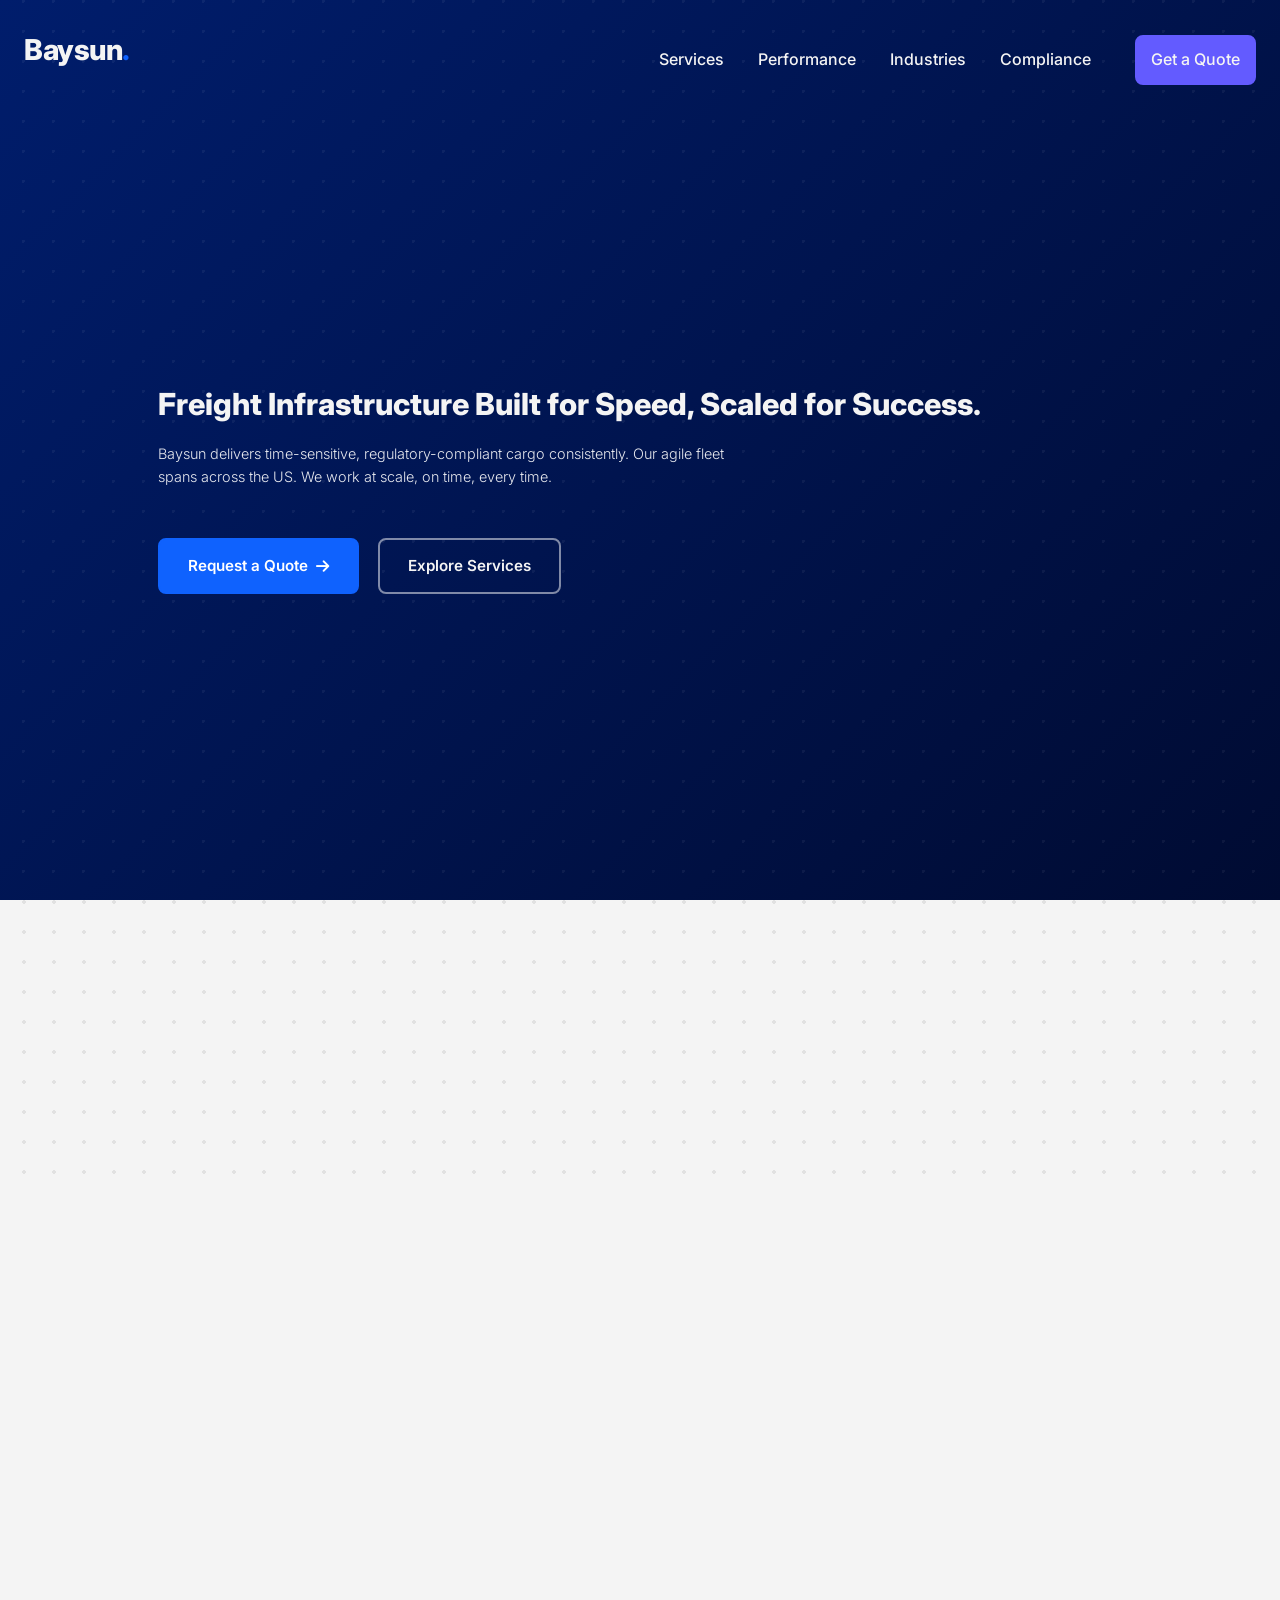
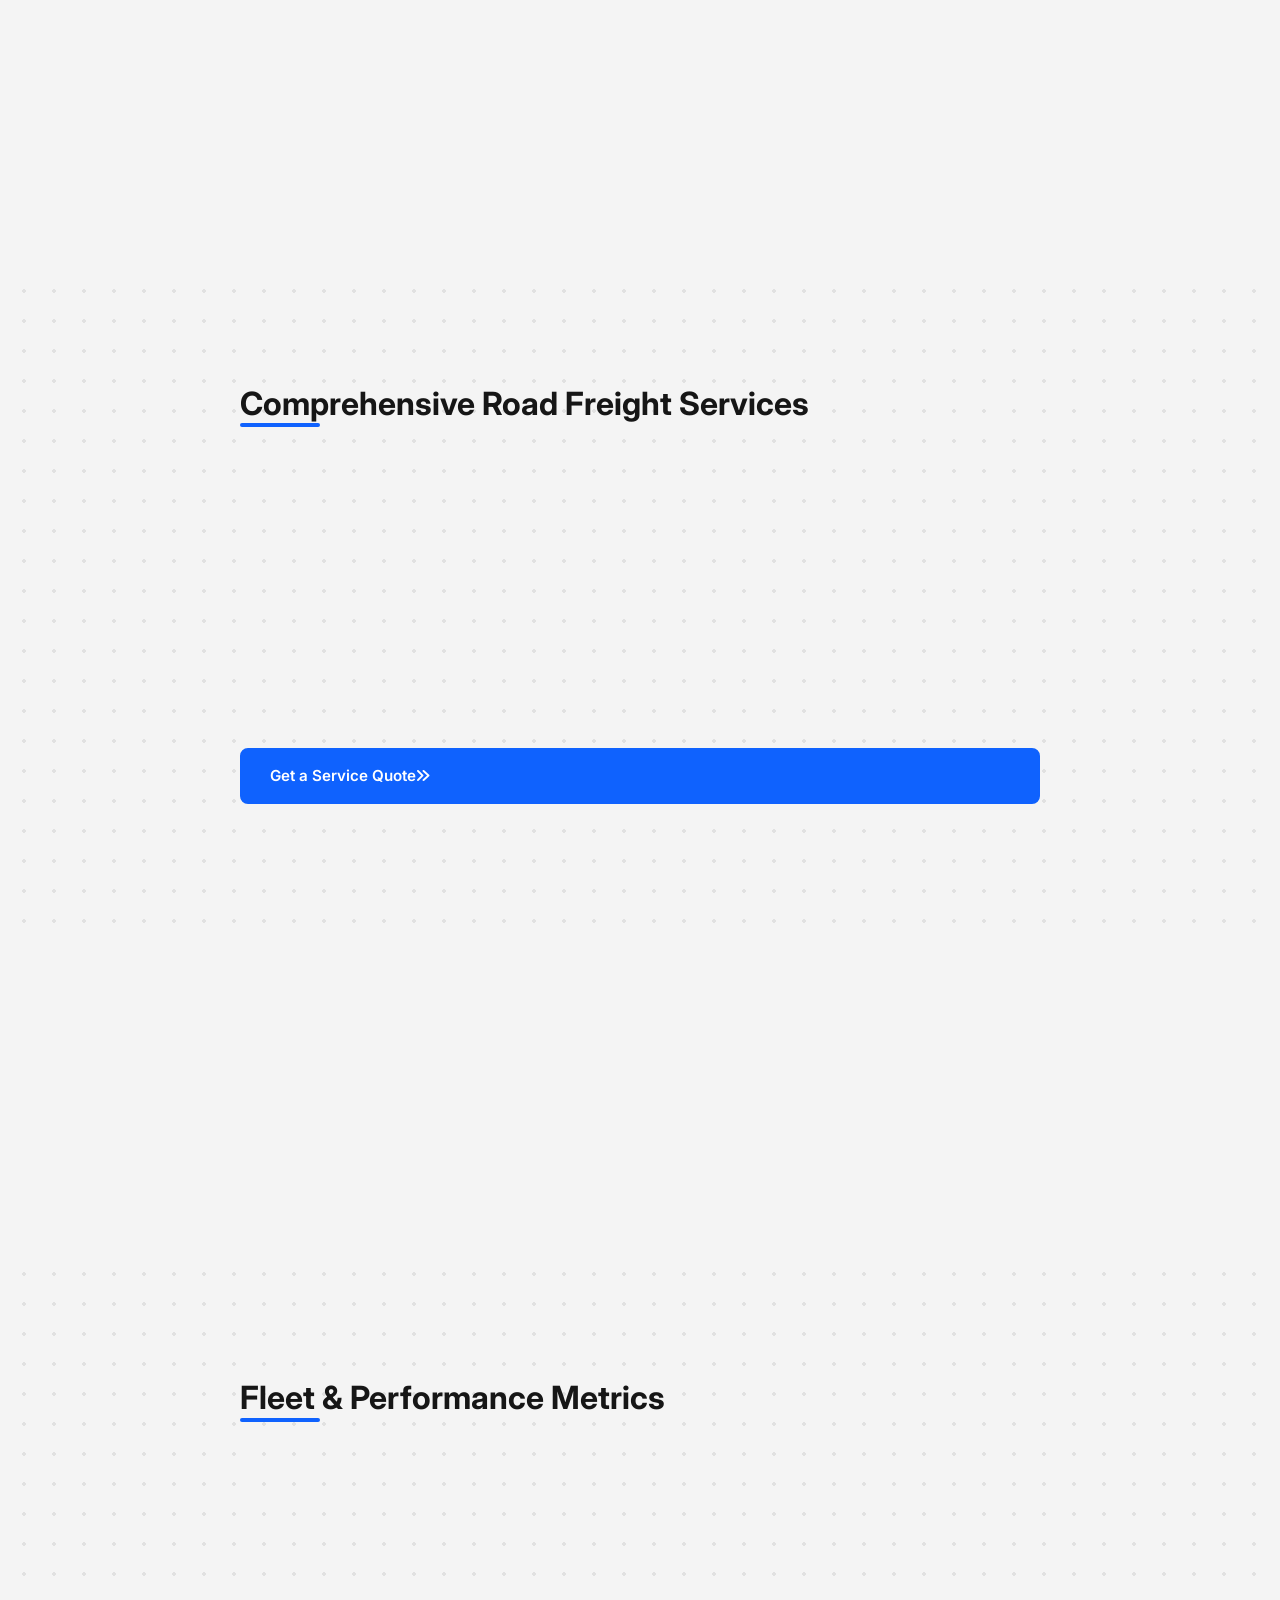
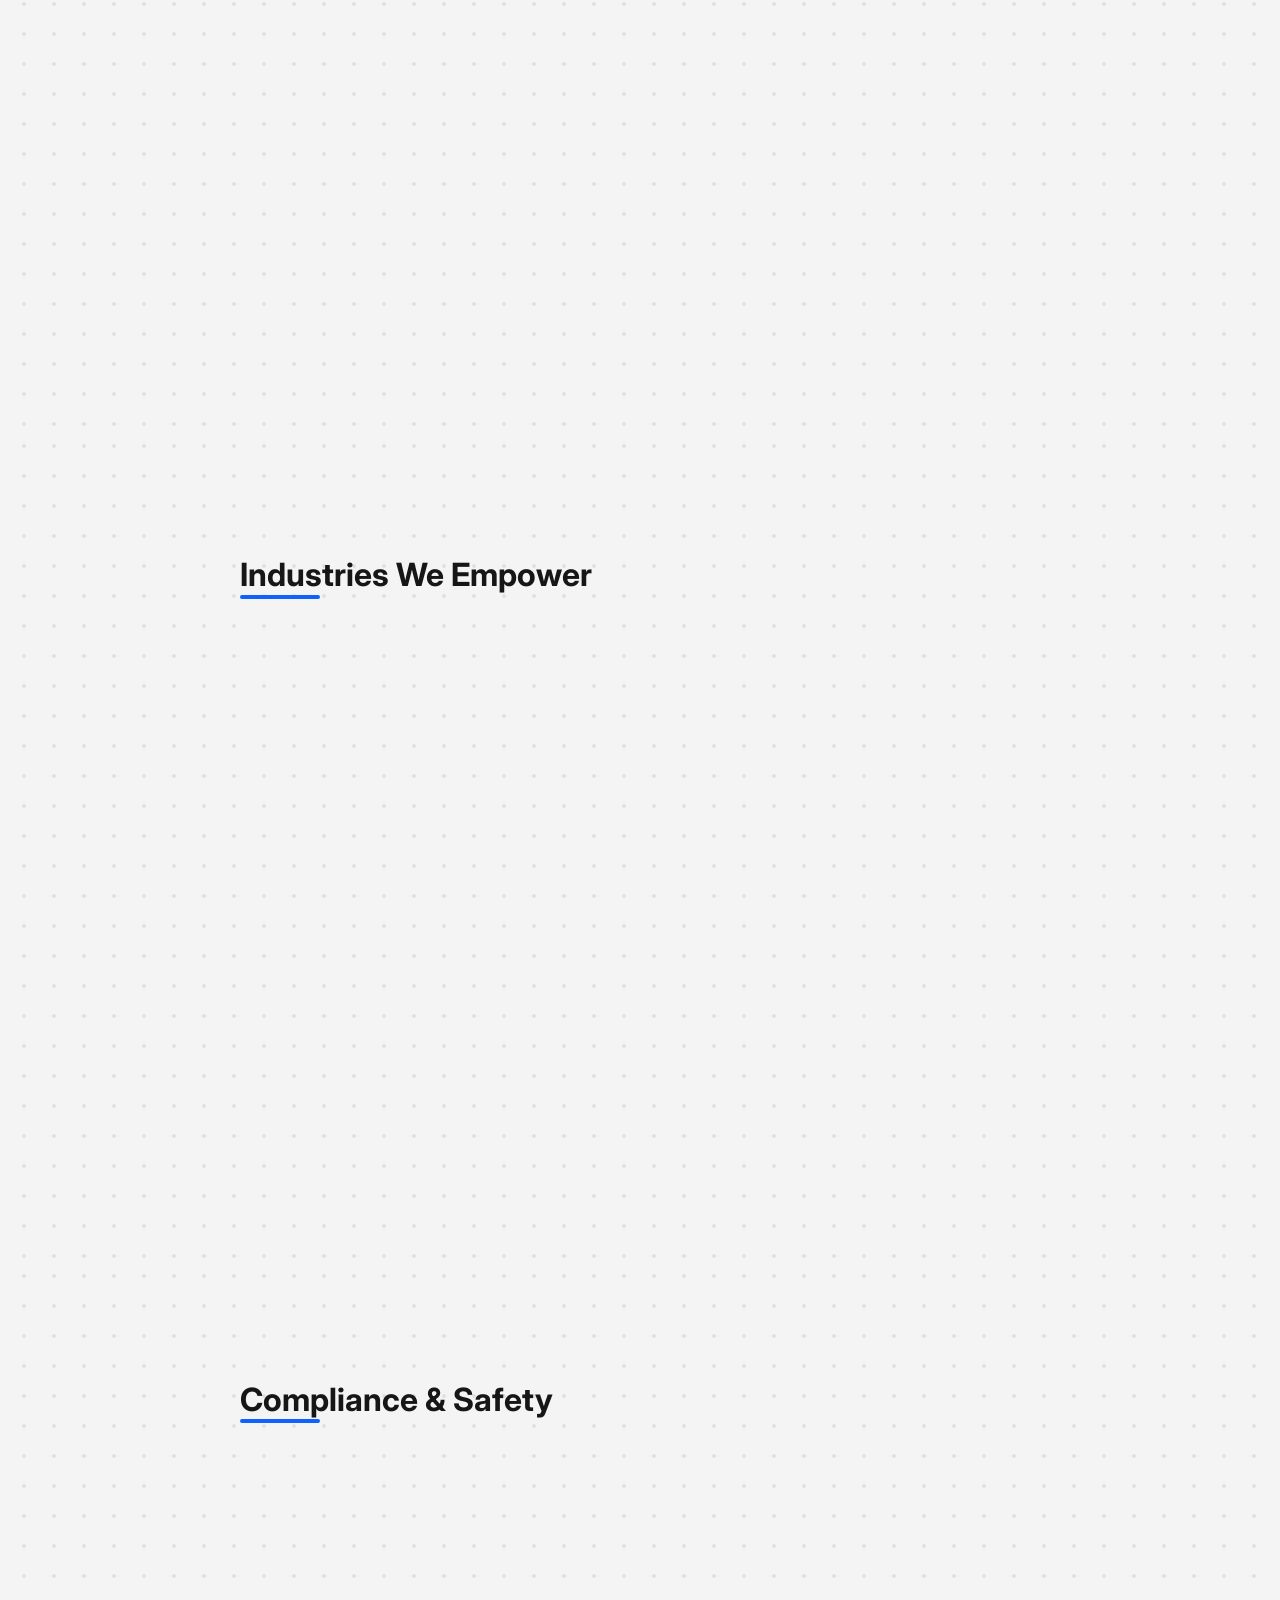
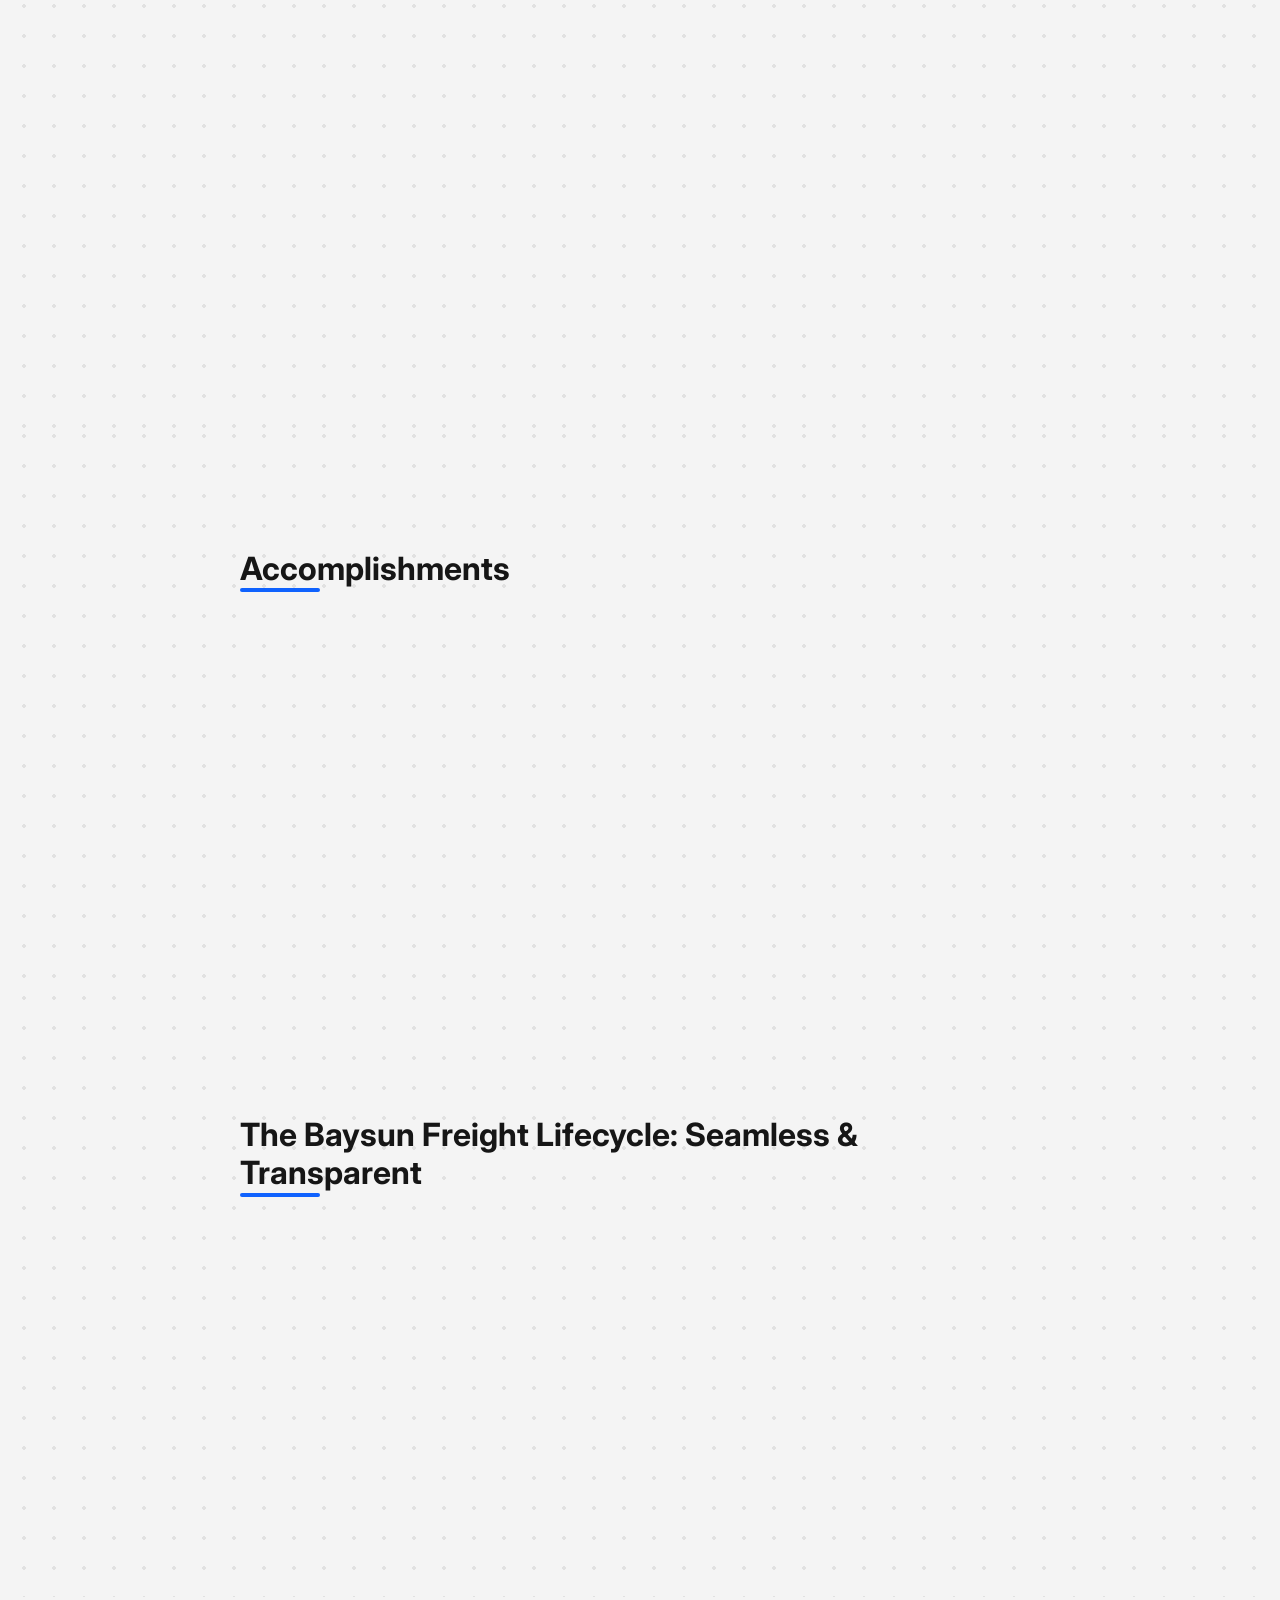
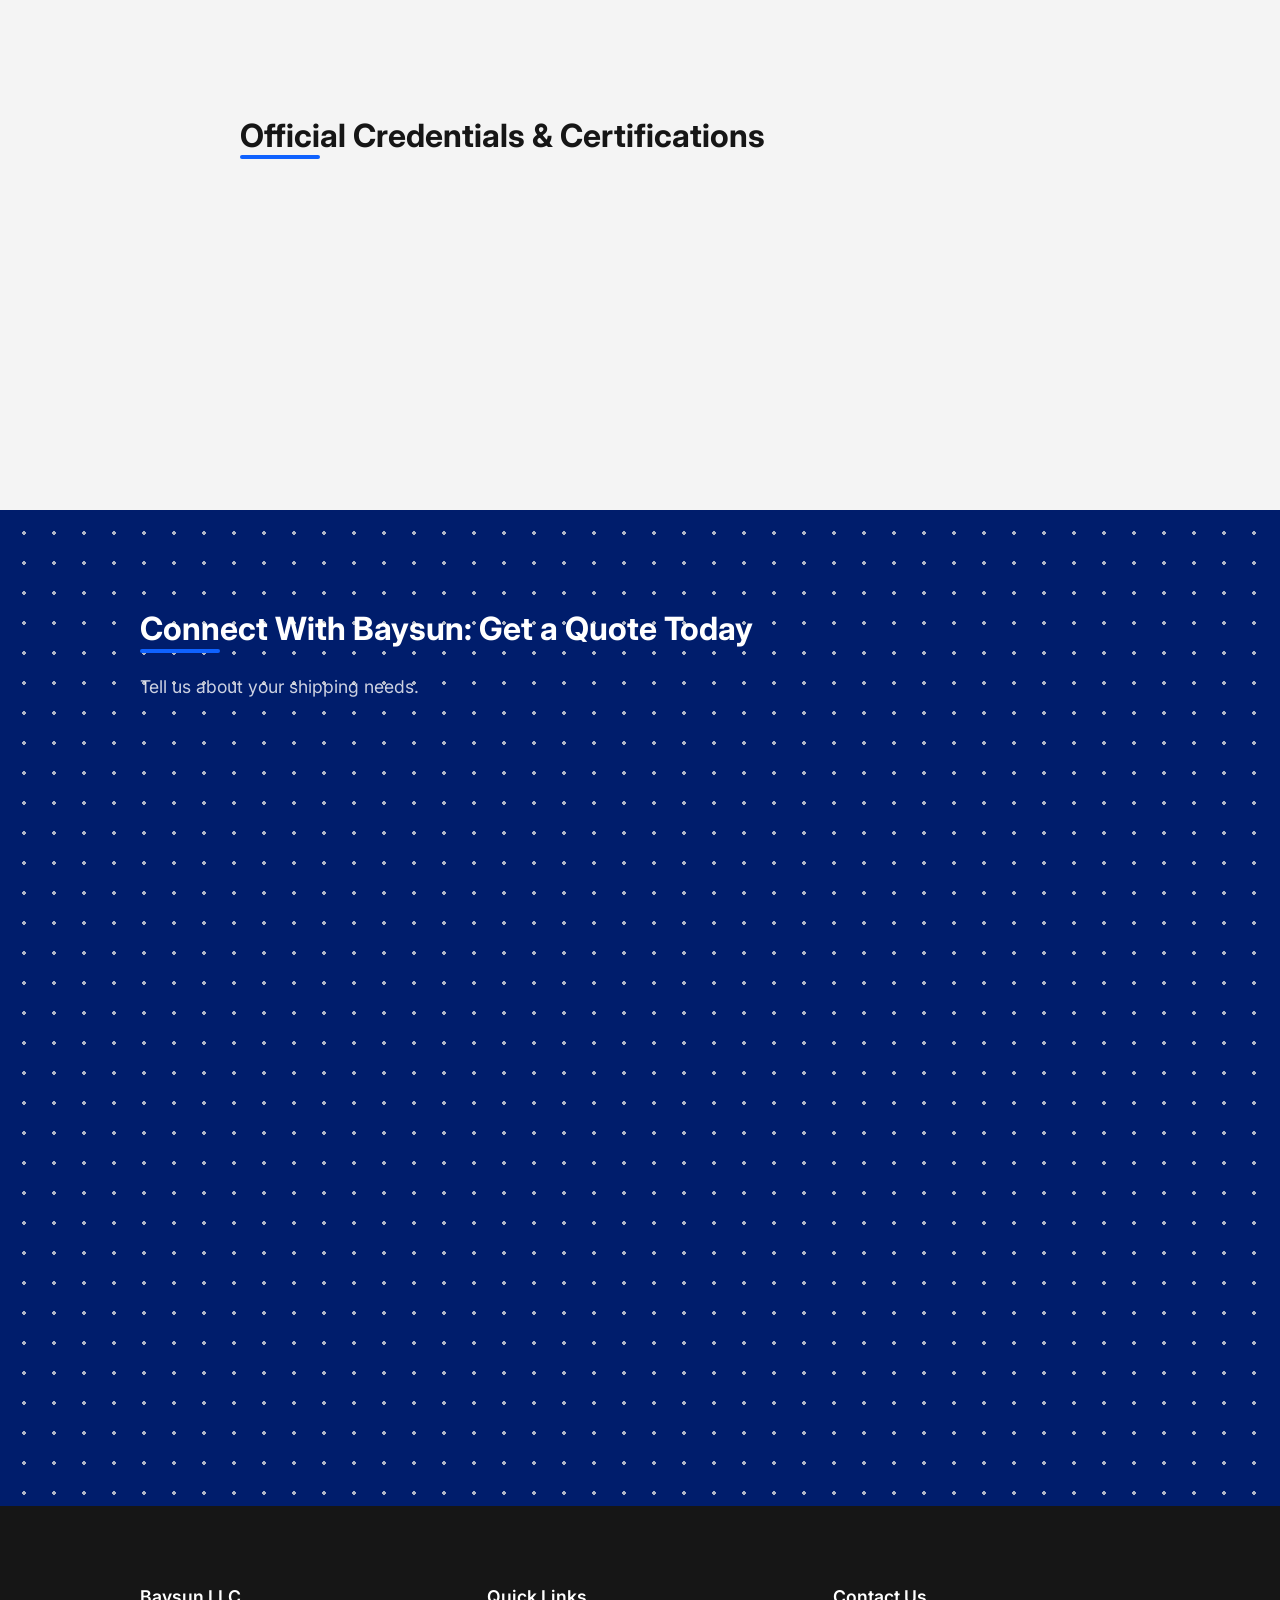
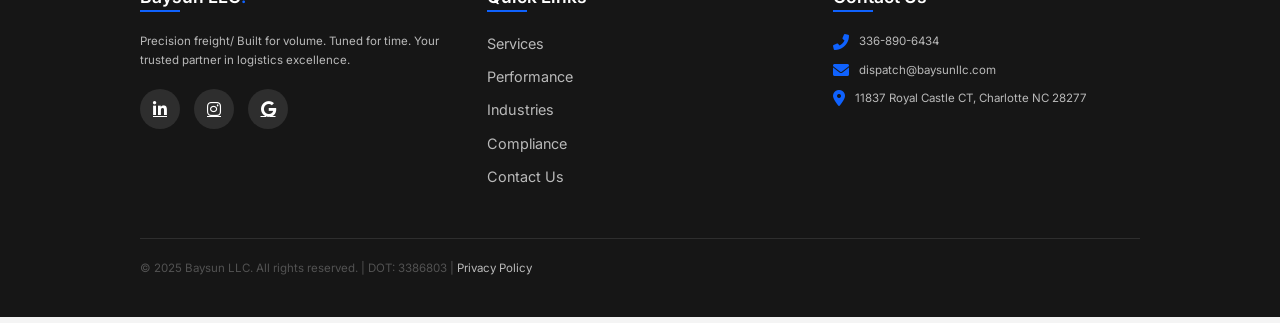
==== commit 2d1ac37d: "Update index.html" ====
--- a/index.html
+++ b/index.html
@@ -120,7 +120,7 @@
             </div>
         </div>
     </section>
-  <section class = "network dotted-background animate-slide-up" id = "network-info">
+  <section class = "network dotted-background animate-slide-up" id = "network-info" data-animate="fade-in-left">
     <div class = "top-text">
        <h3>Geographic Network</h3>
       <h2>Baysun is everywhere</h3>
@@ -307,15 +307,14 @@
                     <select id="service" required>
                         <option value="">Select Service Needed*</option>
                         <option value="ftl">Full Truckload (FTL)</option>
+                        <option value="parcel">Parcel/Expedited</option>
                         <option value="other">Other</option>
                     </select>
                 </div>
                 <div class="form-group">
                     <textarea id="shipmentDetails" rows="6" placeholder="Describe your shipment details (e.g., origin, destination, cargo type, dimensions, weight, urgency...)" required></textarea>
                 </div>
-                <button type="button" onclick="openGmail()" class="btn-primary form-submit-btn">
-  Submit Request <i class="fas fa-paper-plane"></i>
-</button>
+                <button type="submit" class="btn-primary form-submit-btn">Submit Request <i class="fas fa-paper-plane"></i></button>
             </form>
         </div>
     </section>
@@ -524,32 +523,6 @@
         // Auto-slide testimonials
         setInterval(nextTestimonial, 7000); // Change testimonial every 7 seconds
 
-        function openGmail() {
-  const fullName = document.getElementById("fullName").value.trim();
-  const email = document.getElementById("email").value.trim();
-  const company = document.getElementById("company").value.trim() || "N/A";
-  const service = document.getElementById("service").value;
-  const shipmentDetails = document.getElementById("shipmentDetails").value.trim();
-
-  if (!fullName || !email || !service || !shipmentDetails) {
-    alert("Please fill out all required fields.");
-    return;
-  }
-
-  const subject = encodeURIComponent(`Shipping Quote Request from ${fullName}`);
-  const body = encodeURIComponent(
-    `Full Name: ${fullName}\n` +
-    `Email: ${email}\n` +
-    `Company: ${company}\n` +
-    `Service: ${service}\n\n` +
-    `Shipment Details:\n${shipmentDetails}`
-  );
-
-  const gmailLink = `https://mail.google.com/mail/?view=cm&fs=1&to=dispatch@baysunllc.com&su=${subject}&body=${body}`;
-
-  // Open Gmail in a new tab
-  window.open(gmailLink, "_blank");
-}
 
     </script>
 
--- a/styles.css
+++ b/styles.css
@@ -24,7 +24,6 @@
 }
 
 html, body {
-    overflow-x: hidden;
     scroll-behavior: smooth;
     font-family: var(--font-family-primary);
     background: var(--background-light);
@@ -1251,6 +1250,7 @@
   max-width: 60%;
 }
 
+.
 
 .company-grid{
   display: grid;
@@ -1298,15 +1298,1304 @@
   padding-top: 10px;
 }
 
-.network{
+/* Custom CSS Variables */
+:root {
+    --primary-color: #0F62FE; /* IBM Blue */
+    --secondary-color: #001D6C; /* Darker IBM Blue */
+    --accent-color: #635BFF; /* Existing accent for buttons, kept for contrast */
+    --text-dark: #161616; /* IBM Carbon 90 */
+    --text-medium: #525252; /* IBM Carbon 60 */
+    --text-light: #F4F4F4; /* IBM Carbon 10 */
+    --background-light: #F4F4F4; /* IBM Carbon 10 */
+    --background-dark: #001D6C; /* Darker IBM Blue for contrast */
+    --border-color: #DCDCDC; /* Light gray border */
+    --border-dark: #333;
+    --font-family-primary: 'Inter', sans-serif;
+    --header-height: 80px;
+    --dot-size: 2px;
+    --dot-spacing: 30px;
+}
+
+/* Global Reset & Base */
+* {
+    margin: 0;
+    padding: 0;
+    box-sizing: border-box;
+}
+
+html, body {
+    overflow-x: hidden;
+    scroll-behavior: smooth;
+    font-family: var(--font-family-primary);
+    background: var(--background-light);
+    color: var(--text-dark);
+    width: 100%;
+    line-height: 1.6;
+}
+
+/* Container for consistent padding */
+.container {
+    max-width: 1280px;
+    margin: 0 auto;
+    padding: 0 140px;
+}
+
+/* Scrollbar Styling */
+::-webkit-scrollbar {
+    width: 8px;
+}
+::-webkit-scrollbar-track {
+    background: var(--background-light);
+}
+::-webkit-scrollbar-thumb {
+    background: var(--primary-color);
+    border-radius: 4px;
+}
+::-webkit-scrollbar-thumb:hover {
+    background: var(--secondary-color);
+}
+
+/* Preloader */
+#preloader {
+    position: fixed;
+    top: 0;
+    left: 0;
+    width: 100%;
+    height: 100%;
+    background: var(--background-dark);
+    display: flex;
+    justify-content: center;
+    align-items: center;
+    z-index: 9999;
+    opacity: 1;
+    transition: opacity 0.5s ease-out;
+}
+
+.spinner {
+    border: 4px solid rgba(255, 255, 255, 0.3);
+    border-top: 4px solid var(--primary-color);
+    border-radius: 50%;
+    width: 40px;
+    height: 40px;
+    animation: spin 1s linear infinite;
+}
+
+@keyframes spin {
+    0% { transform: rotate(0deg); }
+    100% { transform: rotate(360deg); }
+}
+
+/* Typography */
+h1, h2, h3, h4 {
+    font-weight: 700;
+    line-height: 1.2;
+    color: var(--text-dark);
+}
+
+h1 {
+    font-size: clamp(2.2rem, 5vw, 3.8rem); /* Responsive font size */
+    margin-bottom: 20px;
+    font-weight: 800;
+    color: var(--text-light); /* For hero section */
+}
+
+h2 {
+    font-size: clamp(1.1rem, 4vw, 2.0rem);
+    text-align: center;
+    margin-bottom: 60px;
+    color: var(--text-dark);
+    position: relative;
+}
+
+h2::after {
+    content: ''; /* Essential for pseudo-elements */
+    display: block; /* Make it a block-level element so margin:auto works */
+    width: 80px; /* Adjust this width to your desired bar length */
+    height: 4px; /* Adjust this to your desired bar thickness */
+    background-color: var(--primary-color); /* Or any color you prefer */
+    margin: 15px auto 0 auto; /* THIS IS THE KEY: Top margin, auto horizontal, 0 bottom margin */
+    border-radius: 2px; /* For rounded ends, optional */
+}
+
+h4 {
+    font-size: .8rem;
+    font-weight: 600;
+    margin-bottom: 10px;
+    color: var(--text-dark);
+}
+
+
+h3{
+  margin-bottom: 15px;
+}
+
+p {
+    font-size: 0.72rem;
+    color: var(--text-medium);
+}
+
+.subtitle {
+    font-size: clamp(1rem, 2.5vw, 1.25rem);
+    color: rgba(255, 255, 255, 0.9);
+    margin-bottom: 30px;
+    font-weight: 300;
+}
+
+.nav-container .nav-links .btn-secondary {
+  padding: 10px 14px;
+}
+
+/* Buttons */
+.btn-primary, .btn-outline, .btn-secondary {
+    display: inline-flex;
+    align-items: center;
+    justify-content: center;
+    padding: 14px 28px;
+    margin-top: 20px;
+    font-weight: 600;
+    border-radius: 8px;
+    text-decoration: none;
+    transition: all 0.5s ease;
+    cursor: pointer;
+    font-size: 0.95rem;
+    border: 2px solid transparent;
+}
+
+.btn-primary {
+    background: var(--primary-color);
+    color: white;
+    border-color: var(--primary-color);
+}
+.btn-primary:hover {
+    background: var(--secondary-color);
+    border-color: var(--secondary-color);
+    transform: translateY(-3px);
+    box-shadow: 0 8px 15px rgba(0,0,0,0.2);
+}
+
+.btn-outline {
+    background: transparent;
+    color: var(--text-light); /* For hero */
+    border-color: rgba(255, 255, 255, 0.5);
+    margin-left: 15px;
+}
+.btn-outline:hover {
+    background: rgba(255, 255, 255, 0.1);
+    color: white;
+    border-color: rgba(255, 255, 255, 0.8);
+    transform: translateY(-3px);
+    box-shadow: 0 4px 10px rgba(0,0,0,0.1);
+}
+
+.btn-secondary {
+    background: var(--accent-color); /* Kept existing accent for nav CTA */
+    color: white;
+    border-color: var(--accent-color);
+}
+.btn-secondary:hover {
+    background: darken(var(--accent-color), 10%);
+    border-color: darken(var(--accent-color), 10%);
+    transform: translateY(-2px);
+}
+
+/* Hero Section Specific Buttons */
+.hero-actions .hero-btn i {
+    margin-left: 8px;
+    transition: transform 0.3s ease;
+}
+.hero-actions .hero-btn:hover i {
+    transform: translateX(5px);
+}
+
+
+/* Navigation */
+.site-header {
+    position: fixed;
+    top: 0;
+    width: 100%;
+    padding: 15px 24px;
+    background: transparent;
+    transition: all 0.4s ease-in-out;
+    z-index: 1000;
+}
+.site-header.scrolled {
+    background: var(--background-dark);
+    box-shadow: 0 4px 20px rgba(0,0,0,0.3);
+    padding: 10px 24px;
+}
+.nav-container {
+    max-width: 1440px;
+    margin: auto;
+    display: flex;
+    justify-content: space-between;
+    align-items: center;
+}
+.logo {
+    font-weight: 800;
+    font-size: 1.8rem;
+    color: var(--text-light);
+    letter-spacing: -0.5px;
+    cursor: pointer;
+    transition: color 0.3s ease;
+}
+.logo:hover {
+    color: var(--primary-color);
+}
+.logo-dot {
+    color: var(--primary-color);
+}
+.nav-links a {
+    margin-left: 30px;
+    color: var(--text-light);
+    font-weight: 500;
+    font-size: 1rem;
+    text-decoration: none;
+    position: relative;
+    transition: color 0.3s ease;
+    padding: 5px 0;
+}
+.nav-links a:hover {
+    color: var(--primary-color);
+}
+.nav-links a::after {
+    content: '';
+    position: absolute;
+    left: 0;
+    bottom: 0;
+    width: 0;
+    height: 2px;
+    background-color: var(--primary-color);
+    transition: width 0.3s ease;
+}
+.nav-links a:hover::after {
+    width: 100%;
+}
+
+.nav-links .nav-cta {
+    margin-left: 40px;
+}
+
+/* Mobile Menu Toggle */
+.menu-toggle {
+    display: none;
+    flex-direction: column;
+    justify-content: space-around;
+    width: 30px;
+    height: 20px;
+    background: transparent;
+    border: none;
+    cursor: pointer;
+    padding: 0;
+    z-index: 1001; /* Above nav links when open */
+}
+.menu-toggle .hamburger {
+    width: 100%;
+    height: 2px;
+    background: var(--text-light);
+    border-radius: 10px;
+    transition: all 0.3s ease-in-out;
+}
+.menu-toggle.active .hamburger:nth-child(1) {
+    transform: rotate(45deg) translate(5px, 5px);
+}
+.menu-toggle.active .hamburger:nth-child(2) {
+    opacity: 0;
+}
+.menu-toggle.active .hamburger:nth-child(3) {
+    transform: rotate(-45deg) translate(5px, -5px);
+}
+
+/* Hero Section */
+.hero {
+    min-height: 100vh;
+    display: flex;
+    align-items: center;
+    padding: calc(var(--header-height) + 60px) 0 60px;
+    background: linear-gradient(135deg, var(--secondary-color) 0%, #000B32 100%); /* Deep gradient */
+    color: white;
+    position: relative;
+    width: 100%;
+    overflow: hidden; /* For background dots */
+}
+
+.hero-inner {
+    max-width: 1280px;
+    margin: auto;
+    display: flex;
+    flex-wrap: wrap;
+    justify-content: space-between;
+    align-items: center;
+    gap: 60px;
+    padding: 0 24px;
+}
+
+.hero-text {
+    flex: 1;
+    min-width: 300px;
+    z-index: 1; /* Above background effects */
+    padding: 0px 90px;
+}
+
+.hero-image {
+    max-width: 550px;
+    width: 100%;
+    height: auto;
+    border-radius: 12px;
+    box-shadow: 0 15px 30px rgba(0,0,0,0.4);
+    transition: transform 0.6s cubic-bezier(0.25, 0.46, 0.45, 0.94); /* Smooth transform */
+}
+.hero-image:hover {
+    transform: translateY(-10px) scale(1.02);
+}
+
+/* Stripe-like Dotted Background */
+.dotted-background {
+    position: relative;
+    overflow: hidden;
+}
+
+.dotted-background::before {
+    content: '';
+    position: absolute;
+    top: -10%; /* Extend beyond view for seamless animation */
+    left: -10%;
+    width: 120%;
+    height: 120%;
+    background-image:
+        radial-gradient(circle at 1px 1px, var(--border-color) var(--dot-size), transparent var(--dot-size));
+    background-size: var(--dot-spacing) var(--dot-spacing);
+    opacity: 0.1; /* Very subtle */
+    z-index: 0;
+    pointer-events: none;
+    animation: backgroundPan 60s linear infinite;
+}
+
+.hero .background-dots {
+    position: absolute;
+    top: -10%;
+    left: -10%;
+    width: 120%;
+    height: 120%;
+    background-image:
+        radial-gradient(circle at 1px 1px, rgba(255,255,255,0.05) var(--dot-size), transparent var(--dot-size));
+    background-size: var(--dot-spacing) var(--dot-spacing);
+    opacity: 1;
+    z-index: 0;
+    pointer-events: none;
+    animation: backgroundPan 60s linear infinite;
+}
+
+@keyframes backgroundPan {
+    0% { background-position: 0% 0%; }
+    100% { background-position: 100% 100%; }
+}
+
+/* Section Divider */
+.section-divider {
+    background: var(--primary-color);
+    text-align: center;
+    box-shadow: inset 0 5px 15px rgba(0,0,0,0.1);
+    position: relative;
+    z-index: 2; /* Ensure it's above dotted background of next section if any */
   display: flex;
   flex-direction: column;
-  padding: 120px 120px;
+  justify-content: flex-start;
+  padding: 30px 40px;
+  margin: auto;
+}
+.section-quote {
+    font-size: clamp(1.0rem, 3vw, 1.4rem);
+    color: #FAFAFA;
+  font-weight: 700;
+}
+
+/* Section Layouts */
+section {
+    padding: 120px 100px;
+    position: relative;
+    z-index: 1; /* For elements to appear above dotted background */
+}
+section h2 {
+    margin-bottom: 60px;
+}
+
+.grid-list, .metrics-grid, .industry-grid, .compliance-grid {
+    display: grid;
+    gap: 30px;
+    position: relative; /* For z-index in dotted background sections */
+    z-index: 1; /* Ensure content is above the pseudo-element background */
+}
+
+.grid-list {
+    grid-template-columns: repeat(auto-fit, minmax(220px, 1fr));
+}
+.grid-list div, .industry-grid div {
+    background: white;
+    border: 1px solid var(--border-color);
+    padding: 30px;
+    border-radius: 5px;
+    box-shadow: 0 5px 20px rgba(0,0,0,0.05);
+    transition: transform 0.3s ease, box-shadow 0.3s ease;
+}
+.grid-list div:hover, .industry-grid div:hover, .metrics-grid div:hover, .compliance-grid div:hover, .case-grid article:hover, .testimonial-card:hover {
+    transform: translateY(-8px);
+    box-shadow: 0 15px 30px rgba(0,0,0,0.1);
+}
+
+.service-icon, .feature-icon, .industry-icon, .compliance-icon, .cred-icon, .timeline-icon {
+    font-size: 1.4rem;
+    color: var(--primary-color);
+    margin-bottom: 15px;
+    display: block;
+    text-align: center; /* For grid items */
+}
+.grid-list div h4, .grid-list div p {
+    text-align: center;
+}
+
+.grid-list div h4{
+  font-size: .9rem;
+}
+
+.grid-list div p{
+  font-size: .72rem;
+}
+
+.metrics-grid {
+    grid-template-columns: repeat(auto-fit, minmax(260px, 1fr));
+    text-align: center;
+}
+.metrics-grid div {
+    background: var(--background-light);
+    border: 1px solid var(--border-color);
+    padding: 25px;
+    border-radius: 5px;
+    box-shadow: 0 2px 8px rgba(0,0,0,0.05);
+    transition: transform 0.3s ease, box-shadow 0.3s ease;
+}
+.metrics-grid strong {
+    display: block;
+    font-size: clamp(1.8rem, 4vw, 2.8rem);
+    color: var(--primary-color);
+    font-weight: 800;
+    line-height: 1;
+}
+.metrics-grid span {
+    font-size: 0.9rem;
+    color: var(--text-medium);
+    margin-top: 5px;
+    display: block;
+}
+
+.section-cta {
+    text-align: center;
+    margin-top: 60px;
+}
+
+/* Why Choose Us Section */
+.why-choose-us .features-grid {
+    display: grid;
+    grid-template-columns: repeat(auto-fit, minmax(180px, 1fr));
+    gap: 25px;
+}
+.why-choose-us .features-grid div {
+    background: white;
+    border-radius: 5px;
+    padding: 30px;
+    text-align: center;
+    box-shadow: 0 5px 20px rgba(0,0,0,0.05);
+    transition: transform 0.3s ease, box-shadow 0.3s ease;
+  outline: 1px solid #00a9bf;
+}
+.why-choose-us .features-grid div h3 {
+    font-size: 1.0rem;
+    margin-bottom: 10px;
+}
+.why-choose-us .features-grid div p {
+    font-size: 0.72rem;
+    color: var(--text-medium);
+}
+
+/* Industry Section */
+.industry-grid {
+    grid-template-columns: repeat(auto-fit, minmax(200px, 1fr));
+}
+.industry-grid h4, .industry-grid p {
+    text-align: center;
+}
+
+/* Compliance */
+.compliance-grid {
+    grid-template-columns: repeat(auto-fit, minmax(200px, 1fr));
+}
+.compliance-grid div {
+    background: white;
+    border: 1px solid var(--border-color);
+    padding: 30px;
+    border-radius: 10px;
+    box-shadow: 0 5px 20px rgba(0,0,0,0.05);
+    transition: transform 0.3s ease, box-shadow 0.3s ease;
+}
+.compliance-grid h4, .compliance-grid p {
+    text-align: center;
+}
+
+/* Case Studies */
+.case-grid {
+    display: grid;
+    grid-template-columns: repeat(auto-fit, minmax(300px, 1fr));
+    gap: 30px;
+}
+.case-grid article {
+    background: white;
+    border-left: 5px solid var(--primary-color);
+    padding: 30px;
+    border-radius: 8px;
+    box-shadow: 0 5px 20px rgba(0,0,0,0.05);
+    transition: transform 0.3s ease, box-shadow 0.3s ease;
+}
+.case-grid h4 {
+    font-size: 1.2rem;
+    margin-bottom: 10px;
+    color: var(--text-dark);
+}
+.case-grid p {
+    font-size: 0.9rem;
+    color: var(--text-medium);
+    margin-bottom: 15px;
+}
+.case-grid .read-more {
+    color: var(--primary-color);
+    text-decoration: none;
+    font-weight: 600;
+    display: inline-flex;
+    align-items: center;
+    font-size: 0.9rem;
+}
+.case-grid .read-more i {
+    margin-left: 8px;
+    transition: transform 0.2s ease;
+}
+.case-grid .read-more:hover i {
+    transform: translateX(5px);
+}
+
+/* Timeline */
+.dispatch-timeline {
+    text-align: center;
+  max-width: 100%;
+  width: 100%
+}
+.dispatch-timeline .timeline {
+    display: flex;
+    justify-content: center;
+    gap: 10px;
+    overflow-x: auto;
+    padding: 10px 0;
+    scroll-snap-type: x mandatory;
+    -webkit-overflow-scrolling: touch;
+    max-width: 1440px;
+    width: 100%;
+}
+
+.dispatch-timeline .timeline div {
+    flex: 0 0 auto;
+    background: white;
+    padding: 25px 30px;
+    border-radius: 10px;
+    font-size: 0.9rem;
+    white-space: nowrap;
+    box-shadow: 0 5px 15px rgba(0,0,0,0.05);
+    min-width: 40px;
+    text-align: center;
+    scroll-snap-align: center;
+    border: 1px solid var(--border-color);
+    transition: all 0.3s ease;
+    max-width: 160px;
+}
+.dispatch-timeline .timeline div:hover {
+    background: var(--primary-color);
+    color: white;
+    transform: translateY(-8px);
+    box-shadow: 0 15px 30px rgba(0,0,0,0.15);
+}
+.dispatch-timeline .timeline div:hover .timeline-icon {
+    color: white;
+}
+
+.timeline-icon {
+    font-size: 1.3rem;
+    color: var(--primary-color);
+    margin-bottom: 10px;
+}
+.timeline div span {
+    font-weight: 600;
+    display: block;
+    font-size: .9rem;
+    margin-bottom: 5px;
+    max-width: 100px;
+}
+.timeline div p {
+    font-size: 0.7rem;
+    color: var(--text-medium);
+    white-space: normal;
+}
+.timeline div:hover p {
+    color: rgba(255,255,255,0.8);
+}
+
+
+/* Credentials */
+.credentials .cred-list {
+    list-style: none;
+    padding-left: 0;
+    display: grid;
+    grid-template-columns: repeat(auto-fit, minmax(250px, 1fr));
+    gap: 15px;
+    font-size: 1rem;
+    line-height: 1.8;
+    color: var(--text-medium);
+}
+.credentials .cred-list li {
+    background: white;
+    padding: 15px 20px;
+    border-radius: 8px;
+    box-shadow: 0 2px 10px rgba(0,0,0,0.03);
+    display: flex;
+    align-items: center;
+    border: 1px solid var(--border-color);
+    transition: transform 0.2s ease;
+}
+.credentials .cred-list li:hover {
+    transform: translateY(-5px);
+    box-shadow: 0 8px 15px rgba(0,0,0,0.08);
+}
+.credentials .cred-list li .cred-icon {
+    font-size: 1.2rem;
+    color: var(--primary-color);
+    margin-right: 10px;
+}
+
+/* Testimonials */
+.testimonials {
+    background-color: var(--background-light);
+    padding: 100px 0;
+    text-align: center;
+}
+
+.testimonial-slider {
+    position: relative;
+    max-width: 800px;
+    margin: 0 auto 40px auto;
+    overflow: hidden;
+    padding: 0 20px; /* Space for arrows if they overlap */
+}
+
+.testimonial-card {
+    background: white;
+    border: 1px solid var(--border-color);
+    padding: 40px;
+    border-radius: 12px;
+    box-shadow: 0 10px 30px rgba(0,0,0,0.08);
+    margin: 0 auto; /* Center card if it's less than max-width */
+    min-height: 180px; /* Ensure consistent height */
+    display: none; /* Managed by JS */
+    flex-direction: column;
+    justify-content: center;
+    align-items: center;
+    text-align: center;
+    opacity: 0; /* Managed by GSAP for fade-in */
+    transform: translateY(20px); /* Managed by GSAP for fade-in */
+}
+
+.testimonial-card .quote {
+    font-size: clamp(1.1rem, 2.5vw, 1.4rem);
+    font-style: italic;
+    color: var(--text-dark);
+    margin-bottom: 25px;
+    line-height: 1.5;
+}
+
+.client-info {
+    font-size: 0.95rem;
+    color: var(--text-medium);
+    font-weight: 500;
+}
+.client-info .client-name {
+    font-weight: 700;
+    color: var(--primary-color);
+}
+.client-info .client-title {
+    font-style: italic;
+}
+
+.slider-nav {
+    display: flex;
+    justify-content: center;
+    gap: 20px;
+}
+
+.slider-nav button {
+    background: var(--primary-color);
+    color: white;
+    border: none;
+    border-radius: 50%;
+    width: 45px;
+    height: 45px;
+    display: flex;
+    justify-content: center;
+    align-items: center;
+    font-size: 1.2rem;
+    cursor: pointer;
+    transition: background 0.3s ease, transform 0.2s ease;
+    box-shadow: 0 4px 10px rgba(0,0,0,0.1);
+}
+
+.slider-nav button:hover {
+    background: var(--secondary-color);
+    transform: scale(1.05);
+}
+
+/* Image Gallery */
+.image-gallery {
+    padding: 50px 0;
+}
+.image-gallery .gallery {
+    display: grid;
+    grid-template-columns: repeat(auto-fit, minmax(280px, 1fr));
+    gap: 20px;
+    justify-content: center;
+}
+.image-gallery .gallery img {
+    width: 100%;
+    height: 200px;
+    object-fit: cover;
+    border-radius: 5px;
+    box-shadow: 0 8px 20px rgba(0,0,0,0.1);
+    transition: transform 0.3s ease, box-shadow 0.3s ease;
+    border: 3px solid transparent;
+}
+.image-gallery .gallery img:hover {
+    transform: scale(1.03);
+    box-shadow: 0 15px 30px rgba(0,0,0,0.2);
+    border-color: var(--primary-color);
+}
+.image-gallery h2 {
+    margin-bottom: 60px;
+}
+
+#road-gallery{
+  padding: 0;
+}
+
+/* Contact Form */
+.contact-form {
+    background-color: var(--secondary-color);
+    color: white;
+    padding: 100px 0;
+  text-align: left;
+}
+.contact-form h2 {
+    color: white;
+    margin-bottom: 20px;
+}
+.contact-form h2::after {
+    background-color: var(--primary-color);
+}
+.contact-form .form-intro {
+    font-size: 1.1rem;
+    color: rgba(255,255,255,0.8);
+    text-align: left;
+    margin-bottom: 50px;
+    margin-left: auto;
+    margin-right: auto;
+}
+.contact-form form {
+    display: grid;
+    gap: 20px;
+    max-width: 600px;
+    margin: auto;
+    background: white;
+    padding: 40px;
+    border-radius: 12px;
+    box-shadow: 0 10px 40px rgba(0,0,0,0.3);
+    border: 1px solid var(--primary-color);
+}
+.contact-form .form-group {
+    margin-bottom: 10px;
+}
+.contact-form input,
+.contact-form textarea,
+.contact-form select {
+    width: 100%;
+    padding: 15px;
+    font-size: 1rem;
+    border: 1px solid var(--border-color);
+    border-radius: 8px;
+    background-color: var(--background-light);
+    color: var(--text-dark);
+    outline: none;
+    transition: all 0.3s ease;
+}
+.contact-form input:focus,
+.contact-form textarea:focus,
+.contact-form select:focus {
+    border-color: var(--primary-color);
+    box-shadow: 0 0 0 3px rgba(var(--primary-color), 0.2);
+}
+.contact-form textarea {
+    resize: vertical;
+    min-height: 120px;
+}
+.contact-form button.form-submit-btn {
+    width: 100%;
+    padding: 15px 25px;
+    font-size: 1.1rem;
+    margin-top: 20px;
+    background: var(--primary-color);
+    border-color: var(--primary-color);
+}
+.contact-form button.form-submit-btn:hover {
+    background: var(--secondary-color);
+    border-color: var(--secondary-color);
+}
+
+
+/* Footer */
+.site-footer {
+    background: var(--text-dark); /* Dark footer, IBM style */
+    padding: 80px 0 40px;
+    font-size: 0.9rem;
+    color: var(--text-light);
+}
+.footer-columns {
+    display: flex;
+    flex-wrap: wrap;
+    justify-content: space-between;
+    gap: 40px;
+    margin-bottom: 40px;
+}
+.footer-columns > div {
+    flex: 1;
+    min-width: 250px;
+}
+.footer-columns h4 {
+    font-size: 1.1rem;
+    margin-bottom: 20px;
+    color: white;
+    position: relative;
+    padding-bottom: 5px;
+}
+.footer-columns h4::after {
+    content: '';
+    position: absolute;
+    left: 0;
+    bottom: 0;
+    width: 40px;
+    height: 2px;
+    background-color: var(--primary-color);
+}
+
+.footer-about p {
+    color: rgba(255,255,255,0.7);
+    margin-bottom: 20px;
+}
+.footer-links ul {
+    list-style: none;
+    padding: 0;
+}
+.footer-links a {
+    display: block;
+    text-decoration: none;
+    color: rgba(255,255,255,0.7);
+    margin-bottom: 10px;
+    transition: color 0.2s ease, transform 0.2s ease;
+}
+.footer-links a:hover {
+    color: var(--primary-color);
+    transform: translateX(5px);
+}
+
+.footer-contact p {
+    color: rgba(255,255,255,0.7);
+    margin-bottom: 10px;
+    display: flex;
+    align-items: center;
+}
+.footer-contact p i {
+    margin-right: 10px;
+    color: var(--primary-color);
+    font-size: 1rem;
+}
+
+.social-links {
+    margin-top: 20px;
+}
+.social-links a {
+    display: inline-flex;
+    justify-content: center;
+    align-items: center;
+    width: 40px;
+    height: 40px;
+    background: rgba(255,255,255,0.1);
+    color: white;
+    border-radius: 50%;
+    margin-right: 10px;
+    font-size: 1rem;
+    transition: background 0.3s ease, transform 0.2s ease;
+}
+.social-links a:hover {
+    background: var(--primary-color);
+    transform: translateY(-3px);
+}
+
+.footer-meta {
+    text-align: center;
+    color: rgba(255,255,255,0.5);
+    margin-top: 40px;
+    padding-top: 20px;
+    border-top: 1px solid rgba(255,255,255,0.1);
+}
+.footer-meta a {
+    color: rgba(255,255,255,0.7);
+    text-decoration: none;
+}
+.footer-meta a:hover {
+    color: var(--primary-color);
+}
+
+/* Back to Top */
+.back-to-top {
+    position: fixed;
+    right: 30px;
+    bottom: 30px;
+    background: var(--primary-color);
+    color: white;
+    width: 50px;
+    height: 50px;
+    border-radius: 50%;
+    font-size: 1.5rem;
+    cursor: pointer;
+    display: none; /* Controlled by JS */
+    justify-content: center;
+    align-items: center;
+    z-index: 999;
+    box-shadow: 0 5px 15px rgba(0,0,0,0.2);
+    transition: background 0.3s ease, transform 0.2s ease;
+}
+.back-to-top:hover {
+    background: var(--secondary-color);
+    transform: translateY(-5px);
+}
+
+/* GSAP Animations - Initial states */
+/* These classes are for GSAP to target. The actual animation is defined in JS */
+[data-animate] {
+    opacity: 0;
+    /* Transform properties will be set by GSAP based on data-animate type */
+}
+
+/* No-scroll class for body when mobile menu is open */
+.no-scroll {
+    overflow: hidden;
+}
+
+/* Media Queries */
+@media (max-width: 992px) {
+    .nav-links {
+        display: none; /* Hide by default on smaller screens */
+        flex-direction: column;
+        position: absolute;
+        top: var(--header-height);
+        left: 0;
+        width: 100%;
+        background: var(--background-dark);
+        padding: 20px 0;
+        box-shadow: 0 10px 20px rgba(0,0,0,0.2);
+        opacity: 0;
+        transform: translateY(-20px);
+        transition: opacity 0.4s ease-out, transform 0.4s ease-out;
+    }
+    .nav-links.active {
+        display: flex;
+        opacity: 1;
+        transform: translateY(0);
+    }
+    .nav-links a {
+        margin: 10px 24px;
+        text-align: center;
+        width: auto; /* Reset width for individual links */
+    }
+    .nav-links a::after {
+        left: 50%;
+        transform: translateX(-50%);
+        width: 0;
+    }
+    .nav-links a:hover::after {
+        width: 50%; /* Shorter underline for mobile */
+    }
+    .nav-links .nav-cta {
+        margin-top: 20px;
+        margin-left: 24px;
+        margin-right: 24px; /* Ensure padding for CTA */
+    }
+    .menu-toggle {
+        display: flex; /* Show hamburger menu */
+    }
+    .hero-inner {
+        flex-direction: column;
+        text-align: center;
+    }
+    .hero-text {
+        order: 2; /* Text below image on mobile */
+    }
+    .hero-graphic {
+        order: 1; /* Image above text on mobile */
+        margin-bottom: 40px;
+    }
+    .hero-actions {
+        display: flex;
+        flex-direction: column;
+        align-items: center;
+        gap: 15px;
+    }
+    .hero-actions .btn-outline {
+        margin-left: 0;
+    }
+    h2 {
+        margin-bottom: 40px;
+    }
+    section {
+        padding: 80px 0;
+    }
+    .dispatch-timeline .timeline {
+        justify-content: flex-start;
+    }
+    .dispatch-timeline .timeline div {
+        min-width: 160px;
+        flex: 0 0 auto; /* Ensure no shrinking */
+    }
+    .footer-columns {
+        flex-direction: column;
+        align-items: center;
+        text-align: left;
+    }
+    .footer-columns > div {
+        min-width: unset;
+        width: 100%;
+        max-width: 350px;
+    }
+    .footer-columns h4::after {
+        left: 50%;
+    }
+    .social-links {
+        justify-content: center;
+    }
+}
+
+@media (max-width: 768px) {
+    .hero {
+        padding-top: calc(var(--header-height) + 40px);
+    }
+    .hero h1 {
+        font-size: 2.5rem;
+    }
+    .hero .subtitle {
+        font-size: 1rem;
+    }
+    .section-quote {
+        font-size: 1.1rem;
+    }
+    .image-gallery .gallery img {
+        height: 200px;
+    }
+    .testimonial-card {
+        padding: 30px;
+        min-height: 150px;
+    }
+    .testimonial-card .quote {
+        font-size: 1.1rem;
+    }
+    .contact-form form {
+        padding: 30px;
+    }
+}
+
+@media (max-width: 480px) {
+    .container {
+        padding: 0 15px;
+    }
+    .site-header {
+        padding: 10px 15px;
+    }
+    .logo {
+        font-size: 1.6rem;
+    }
+    h2 {
+        font-size: 1.5rem;
+        margin-bottom: 30px;
+    }
+    .hero h1 {
+        font-size: 2rem;
+    }
+    .hero-actions {
+        flex-direction: column;
+        gap: 10px;
+    }
+    .btn-primary, .btn-outline {
+        width: 100%;
+        margin-left: 0;
+    }
+    .metrics-grid, .industry-grid, .compliance-grid, .features-grid, .grid-list, .case-grid {
+        grid-template-columns: 1fr;
+    }
+    .dispatch-timeline .timeline {
+        gap: 20px;
+        padding: 15px 0;
+    }
+    .dispatch-timeline .timeline div {
+        min-width: 140px;
+        padding: 20px;
+    }
+    .credentials .cred-list li {
+        font-size: 0.9rem;
+    }
+    .contact-form form {
+        padding: 20px;
+    }
+    .contact-form .form-intro {
+        font-size: 0.95rem;
+    }
+}
+
+
+#road-gallery span{
+  font-size: 24px;
+}
+  
+  
+
+.dotted-background {
+    position: relative;
+    overflow: hidden;
+}
+
+.dotted-background::before {
+    content: '';
+    position: absolute;
+    top: -10%; /* Extend beyond view for seamless animation */
+    left: -10%;
+    width: 120%;
+    height: 120%;
+    background-image:
+        radial-gradient(circle at var(--dot-size) var(--dot-size), var(--border-color) var(--dot-size), transparent var(--dot-size));
+    background-size: var(--dot-spacing) var(--dot-spacing);
+    opacity: 0.8; /* Very subtle, adjust if needed */
+    z-index: -99;
+    pointer-events: none;
+    animation: backgroundPan 60s linear infinite; /* Already defined in your CSS */
+}
+
+.features-text{
+  height: 40vh;
+  display: block;
+}
+
+.broad-grid{
+  display: grid;
+  grid-template-columns: 1fr 1fr;
+  gap: 30px;
+}
+
+.features-text h3{
+  color: #00a9bf;
+  font-size: 0.7 rem;
+}
+
+.features-text h2{
+  text-align: left;
+  margin-bottom: 0;
+  padding-bottom: 0;
+}
+
+.features-text h2::after{
+  margin: 0;
+  padding: 0;
+  width: 115px;
+}
+
+.features-text p{
+  font-size: 0.74rem;
+  padding-top: 30px;
+  margin-top: 10px;
+  margin-bottom: 30px;
+}
+
+.features-text span{
+  color: #00a9bf;
+  font-weight: 600;
+  margin-top: 60px;
+  padding-top: 40px;
+}
+
+.hero h1{
+  font-size: 1.9rem;
+}
+
+.hero p{
+  font-size: .9rem;
+  max-width: 60%;
+}
+
+
+.company-grid{
+  display: grid;
+  grid-template-columns: 1fr 1fr 1fr 1fr;
+  margin: auto;
   width: 100%;
-  max-width: 1920px;
-  text-align: left;
+  align-items: center;
+  justify-content: center;
+}
+
+.company-grid img{
+  width: 90px;
+  height: auto;
+  padding: 0px 20px;
+}
+
+#divider-container{
+  display: flex;
+  flex-direction: column;
+  justify-content: flex-start;
+  padding: 0;
+  margin: 0;
+}
+
+
+.trusted-by{
+  width: 100%;
+  max-width: 1280px;
+  color: #0f0e24;
+  display: flex;
+  flex-direction: row;
   justify-content: center;
   align-items: center;
+  padding: 15px 0px;
+  gap: 200px;
+  background: #759cff;
+  margin-top: 30px;
+}
+
+.trusted-by h3{
+  color: #0d1017;
+  text-align: center;
+  font-weight: 700;
+  font-size: 1.5rem;
+  padding-top: 10px;
+}
+
+.network{
+  padding: 0px 180px;
 }
 
 .network h3, h2, p, h2::after {
@@ -1338,22 +2627,13 @@
 }
 
 .content-grid{
-  width: 100%;
-  max-width: 1440px;
   display: flex;
   flex-direction: row;
-  justify-content: flex-start;
-  text-align: left;
-  align-items: center;
-  margin: 0 auto;
-  padding: 0px 220px;
+  width: auto;
 }
 
 .content-grid img{
-  max-width: 400px;
-  height: auto;
-  margin-left: 200px;
-  margin-top: 30px;
+  max-width: 300px;
 }
 
 .stats h4, p{
@@ -1376,7 +2656,6 @@
 
 .indiv-stat p{
   font-weight: 600;
-  max-width: 100%;
 }
 
 .network h2::after {
@@ -1392,13 +2671,47 @@
 .why-choose-us {
   padding: 110px 0px;
 }
-
-.top-text{
-  width: 100%;
-  max-width: 1440px;
-  justify-content: center;
-  text-align: left;
-  align-items: center;
-  margin: 0 auto;
-  padding: 0px 220px;
-}
+.services .btn-primary{
+  justify-content: left;
+  align-items: left;
+  display: flex;
+}
+
+.why-choose-us {
+  padding: 110px 0px;
+}
+
+@media (max-width: 550px){
+  .network{
+    padding: 10px;
+  }
+}
+
+
+ @media (max-width: 400px) {
+   .content-grid img{
+     width: 200px;
+     height: auto;
+   }
+   
+   .network{
+     padding: 0px 15px;
+   }
+   
+   .top-text p{
+     font-size: 0.8rem;
+   }
+   
+   .content-grid{
+      align-items: center;
+   }
+   
+   .content-grid p{
+     font-size: 0.8rem;
+     max-width: 60%;
+   }
+   
+   .content-grid h4{
+     font-size: 1.1rem;
+   }
+}
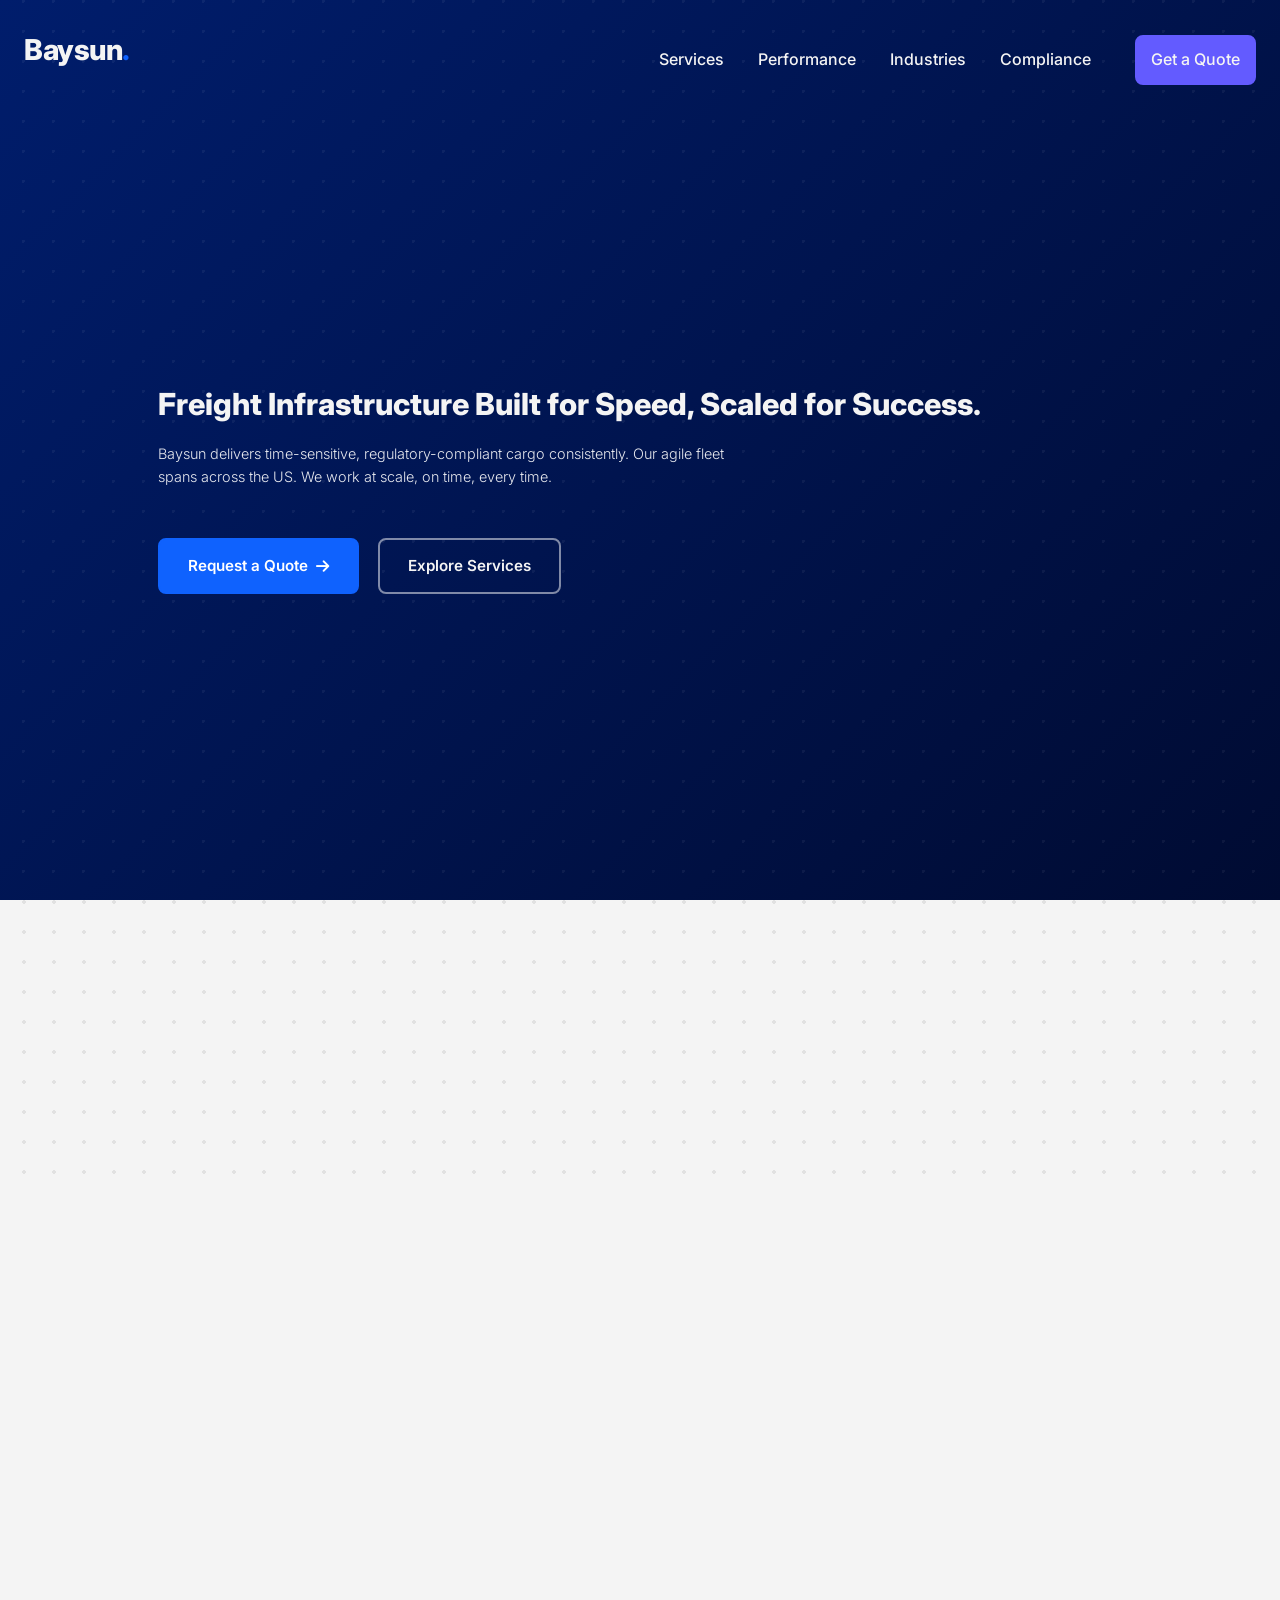
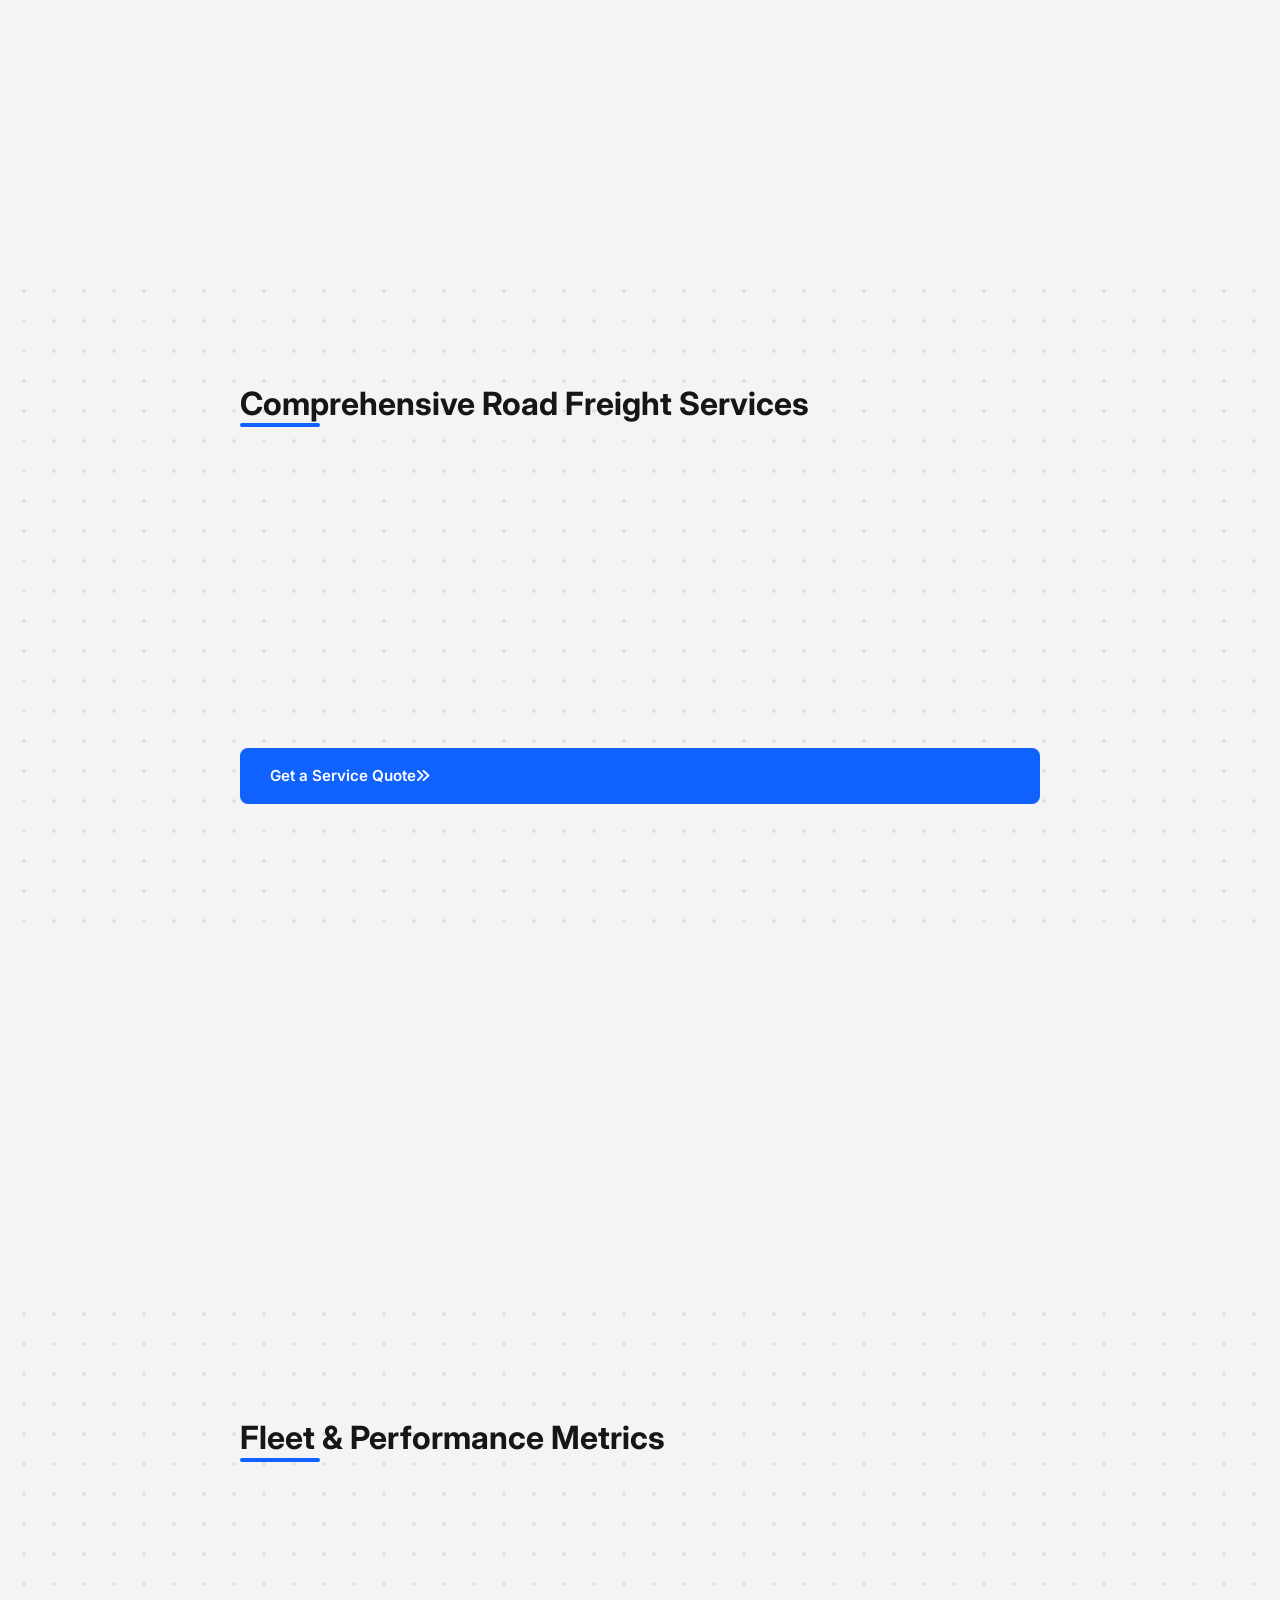
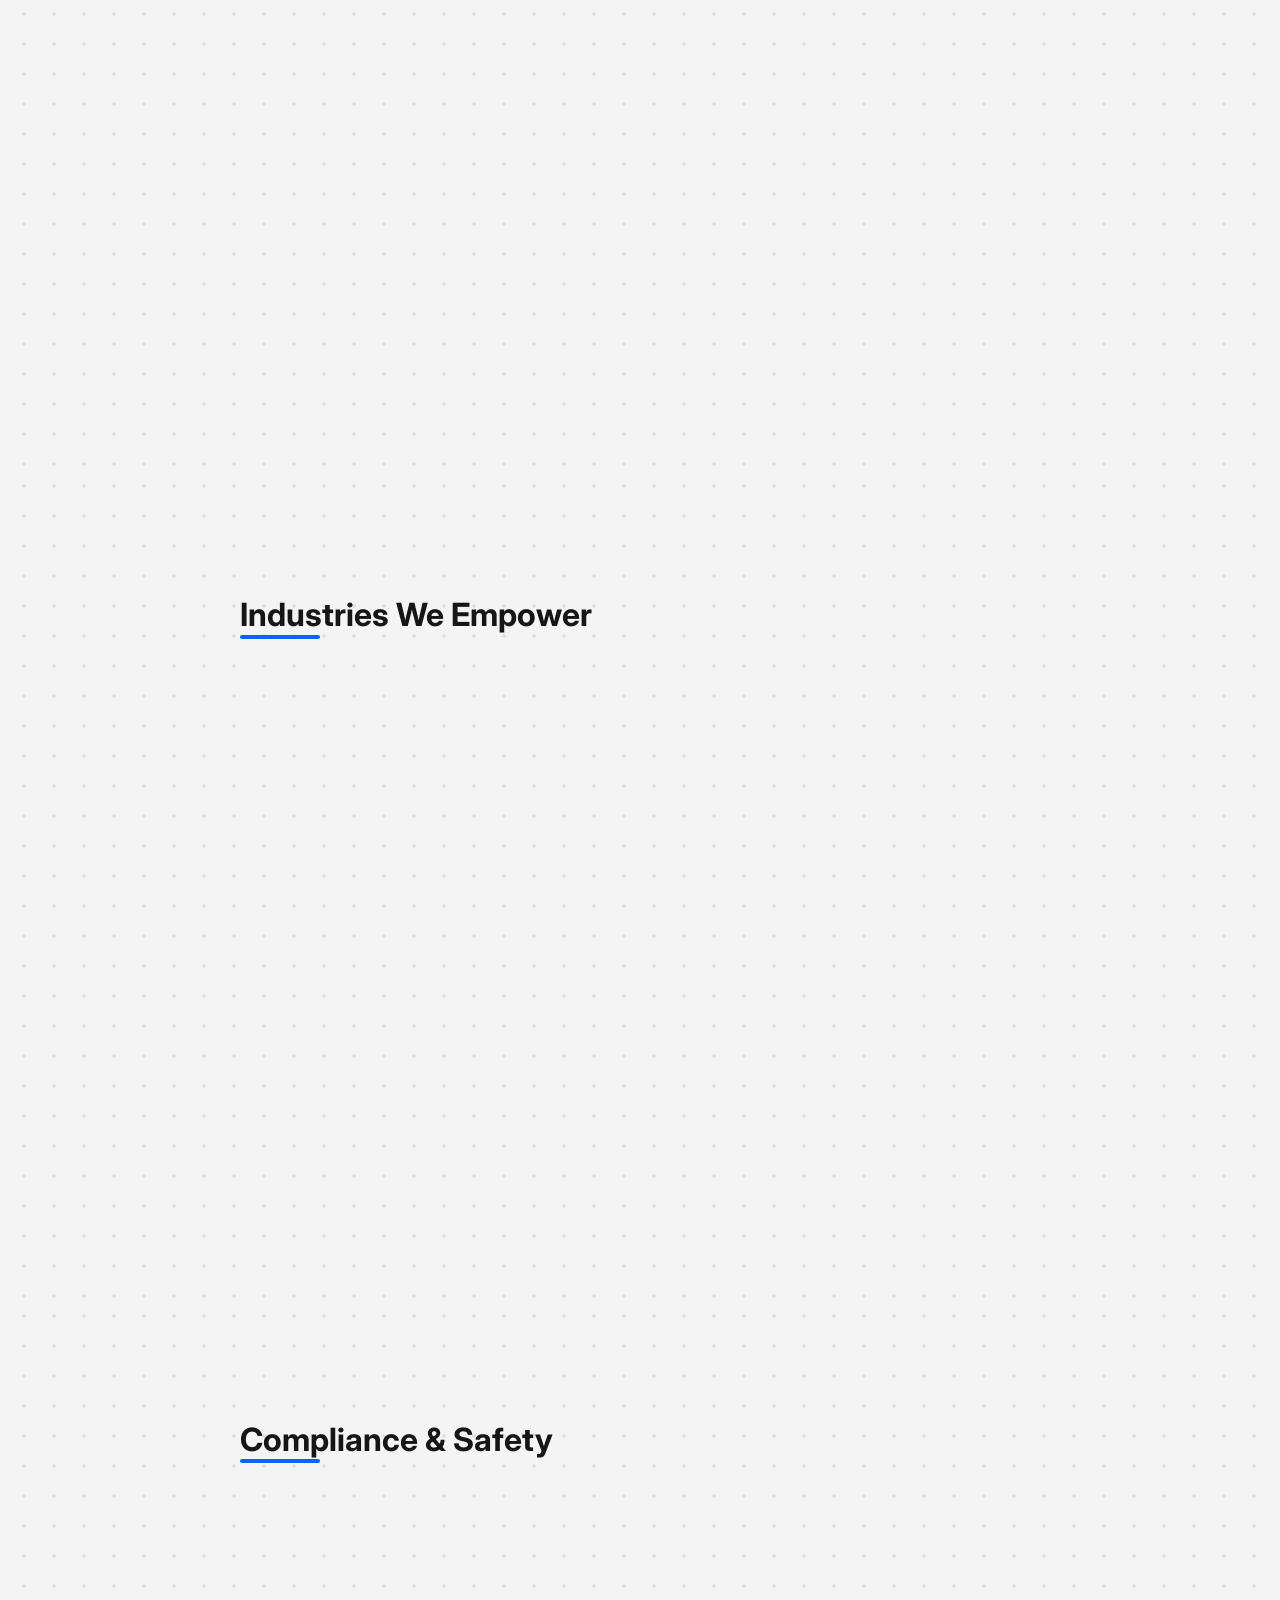
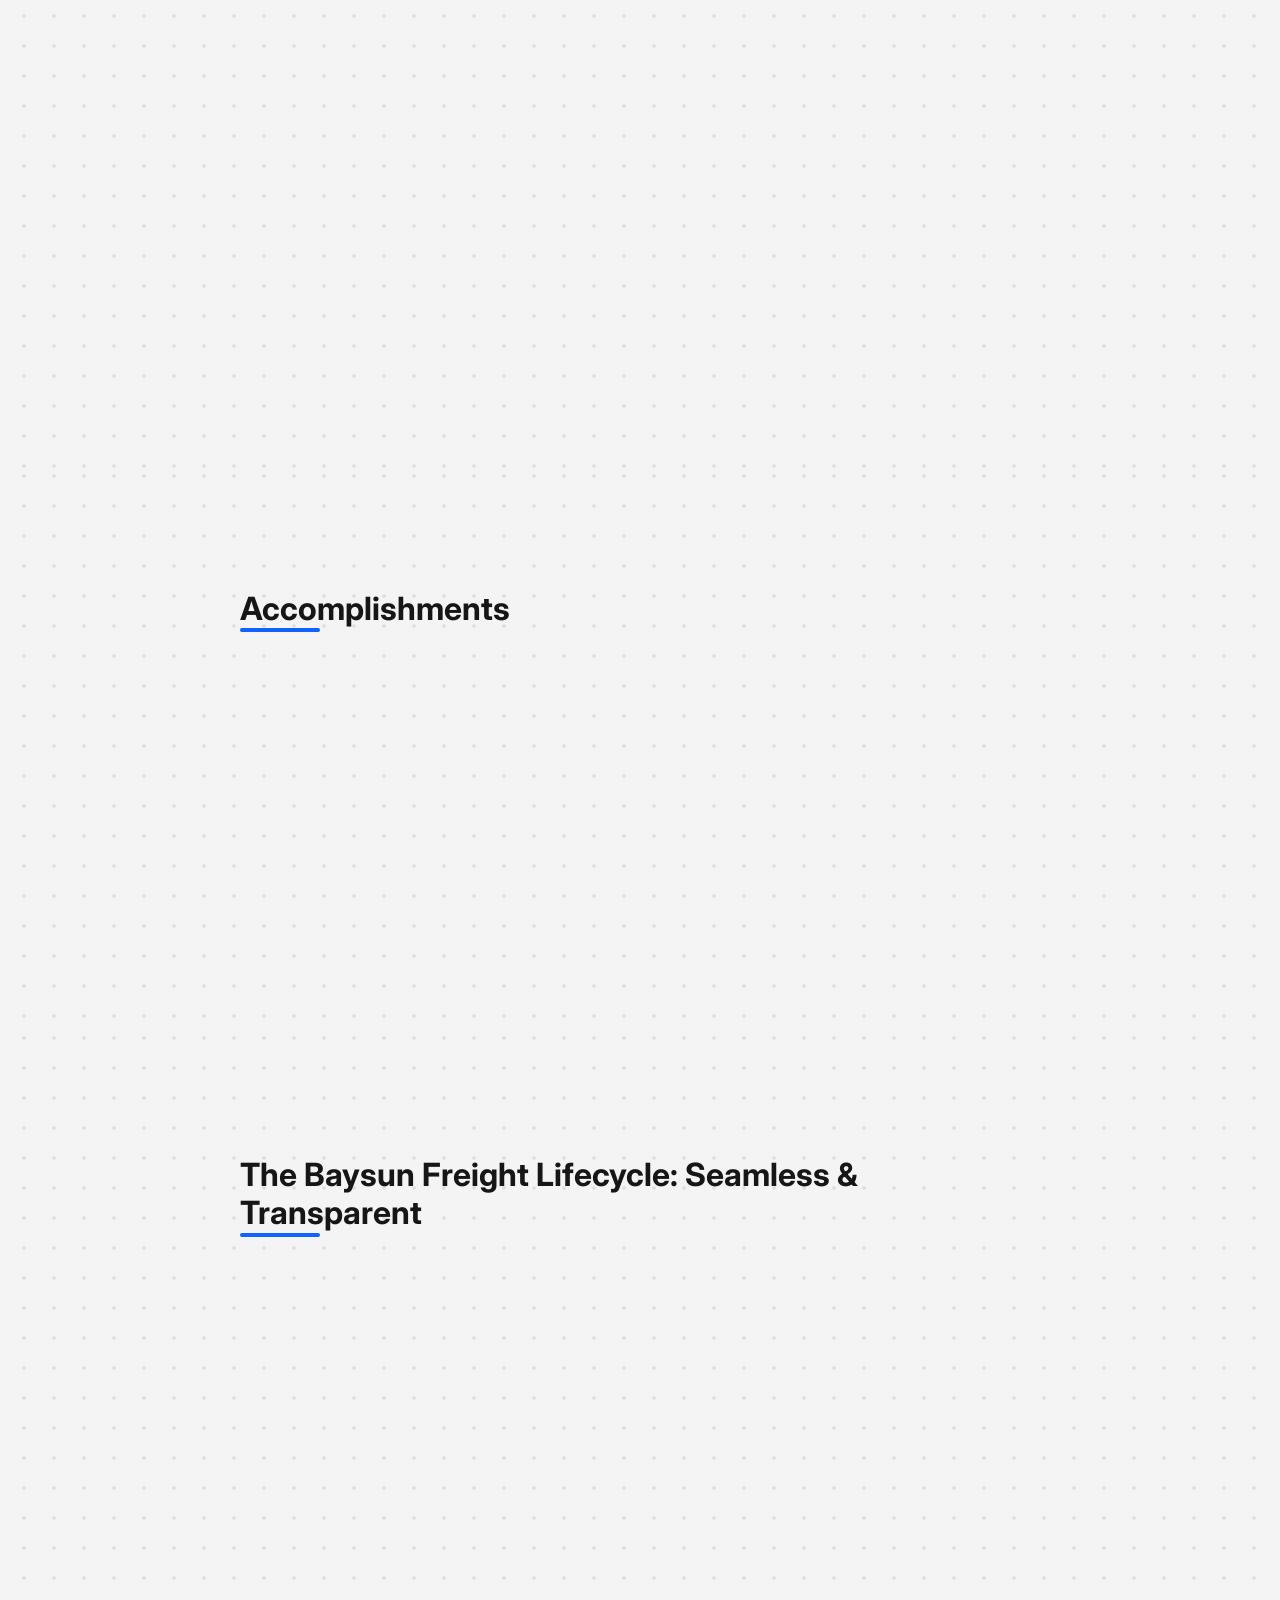
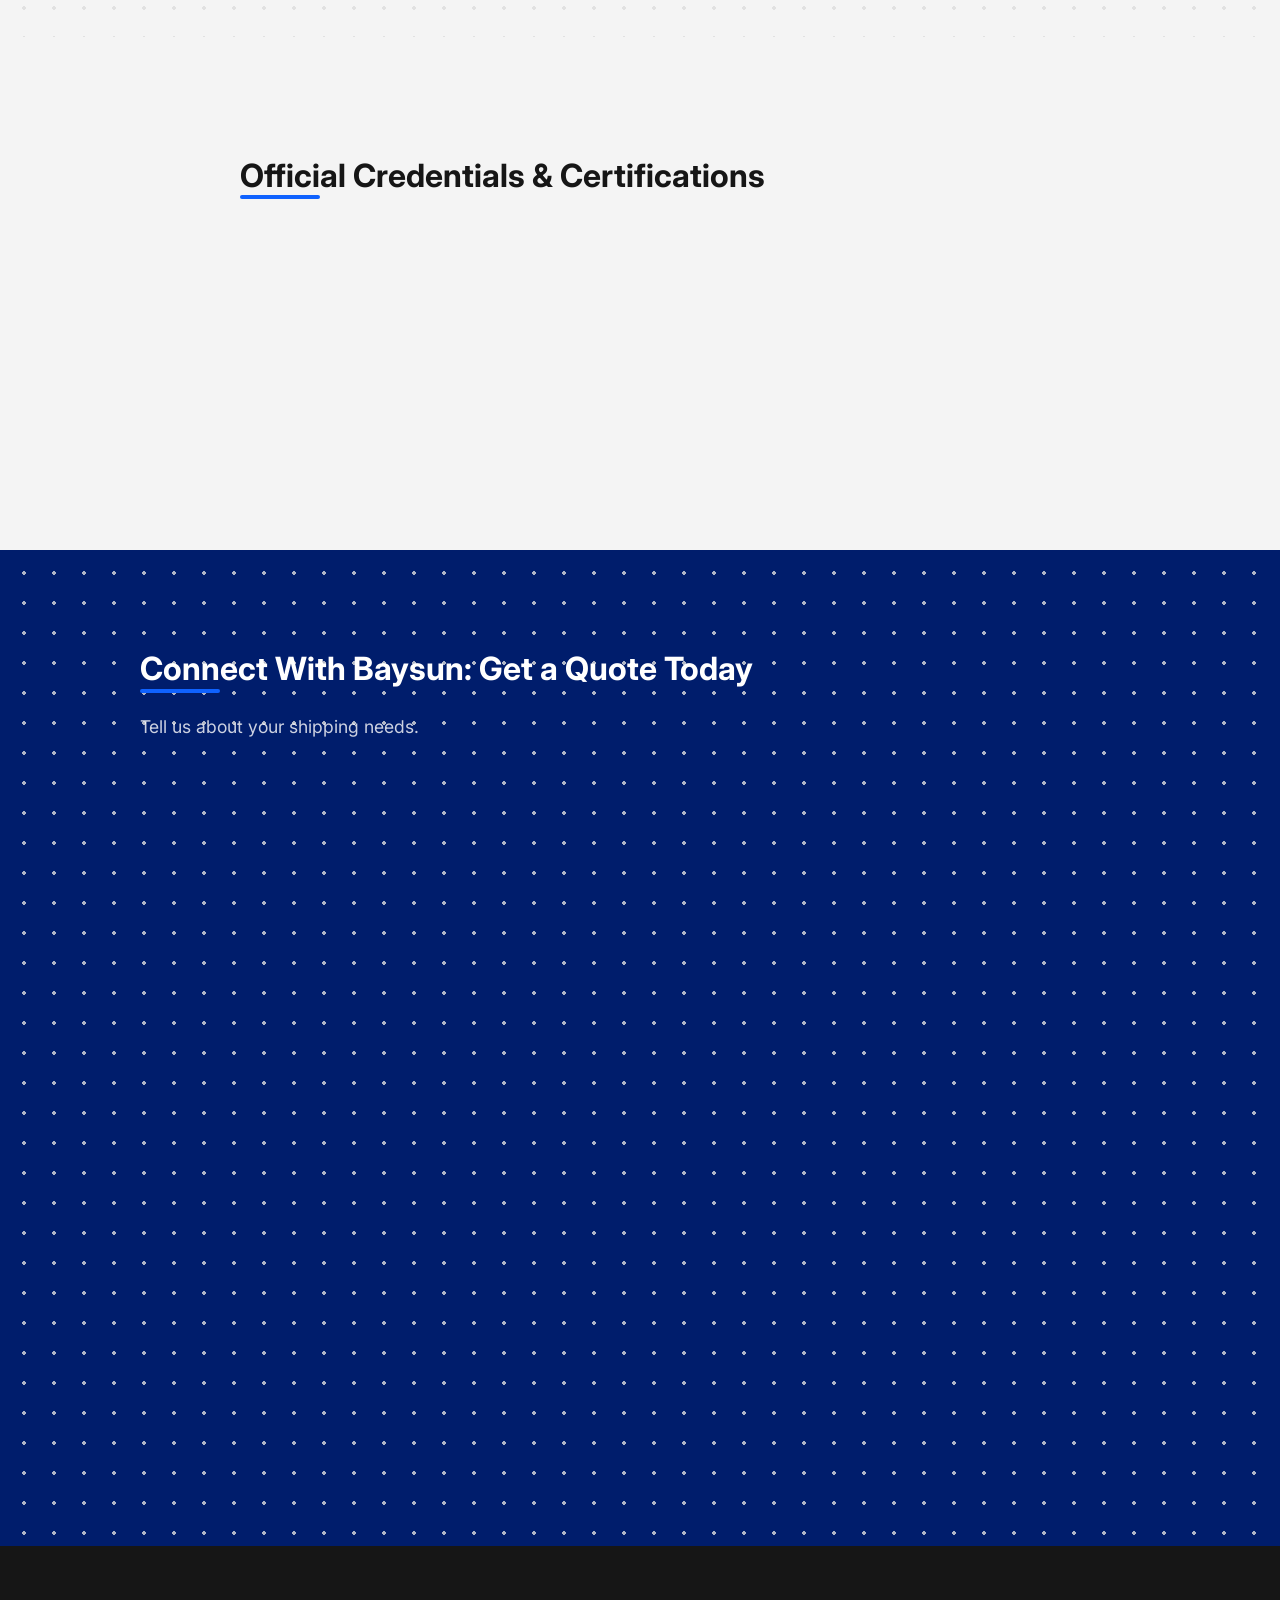
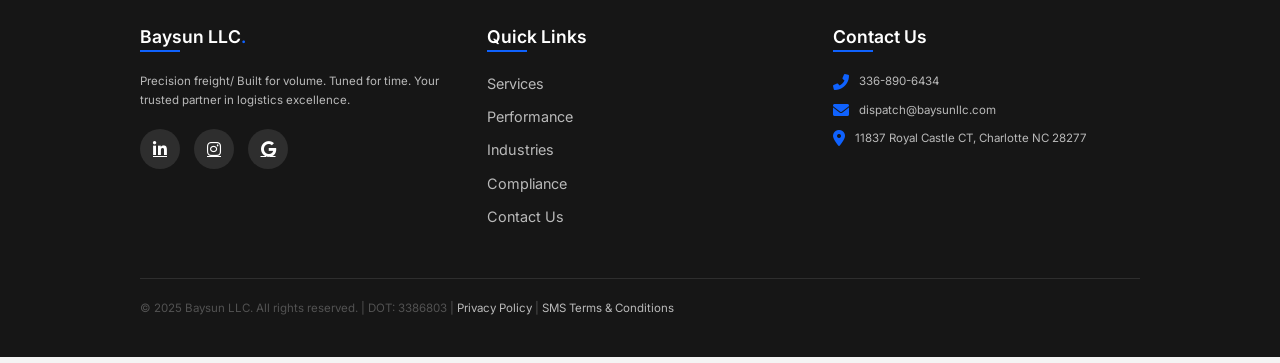
==== commit 438c6dc7: "Update index.html" ====
--- a/index.html
+++ b/index.html
@@ -123,7 +123,7 @@
   <section class = "network dotted-background animate-slide-up" id = "network-info" data-animate="fade-in-left">
     <div class = "top-text">
        <h3>Geographic Network</h3>
-      <h2>Baysun is everywhere</h3>
+      <h2>Baysun is everywhere</h2>
       <p>Companies working with Baysun know that we move freight throughout the entirety of the continental United States. With a vast logistical network and up-to-date technology, Baysun has traversed every contiguous US state and several major cities.</p>
     </div>
     <div class = "content-grid">
@@ -349,7 +349,7 @@
                 </div>
             </div>
             <div class="footer-meta">
-                <p>&copy; 2025 Baysun LLC. All rights reserved.  | DOT: 3386803 | <a href="#">Privacy Policy</a></p>
+                <p>&copy; 2025 Baysun LLC. All rights reserved. | DOT: 3386803 | <a href="privacy.html">Privacy Policy</a> | <a href="privacy.html#sms-terms">SMS Terms &amp; Conditions</a></p>
             </div>
         </div>
     </footer>
--- a/styles.css
+++ b/styles.css
@@ -2348,7 +2348,16 @@
     }
     .hero-text {
         order: 2; /* Text below image on mobile */
-    }
+      margin: auto;
+      justify-content: center;
+      text-align: center;
+    }
+  
+  .subtitle{
+    justify-content: center;
+    text-align: center;
+    margin: auto;
+  }
     .hero-graphic {
         order: 1; /* Image above text on mobile */
         margin-bottom: 40px;
@@ -2402,6 +2411,10 @@
     }
     .hero .subtitle {
         font-size: 1rem;
+      text-align: center;
+      justify-content: center;
+      margin: auto;
+      padding: auto;
     }
     .section-quote {
         font-size: 1.1rem;
@@ -2595,7 +2608,7 @@
 }
 
 .network{
-  padding: 0px 180px;
+  padding: 0px 220px;
 }
 
 .network h3, h2, p, h2::after {
@@ -2629,11 +2642,21 @@
 .content-grid{
   display: flex;
   flex-direction: row;
-  width: auto;
+  width: 100%;
+  justify-content: space-between;
+  align-items: flex-start;
 }
 
 .content-grid img{
-  max-width: 300px;
+  max-width: 400px;
+}
+
+.top-text{
+  width: 100%;
+  display: flex;
+  flex-direction: column;
+  justify-content: center;
+  margin-bottom: 40px;
 }
 
 .stats h4, p{
@@ -2684,34 +2707,40 @@
 @media (max-width: 550px){
   .network{
     padding: 10px;
+    align-items: center;
   }
-}
-
-
- @media (max-width: 400px) {
-   .content-grid img{
-     width: 200px;
-     height: auto;
-   }
-   
-   .network{
-     padding: 0px 15px;
-   }
-   
-   .top-text p{
-     font-size: 0.8rem;
-   }
-   
-   .content-grid{
-      align-items: center;
-   }
-   
-   .content-grid p{
-     font-size: 0.8rem;
-     max-width: 60%;
-   }
-   
-   .content-grid h4{
-     font-size: 1.1rem;
-   }
-}
+  
+  .network p{
+    font-size: 0.65rem;
+  }
+  
+  .network h4{
+    font-size: 0.73rem;
+  }
+  
+  .network img{
+    width: 200px;
+  }
+  
+  .content-grid{
+    align-items: center;
+    gap: 20px;
+  }
+}
+
+
+@media (min-width: 550px) and (max-width: 740px){
+  .network{
+    padding: 50px;
+    align-items: center;
+  }
+  
+  .content-grid{
+    align-items: center;
+    gap: 30px;
+  }
+  
+  .network img{
+    width: 300px;
+  }
+}
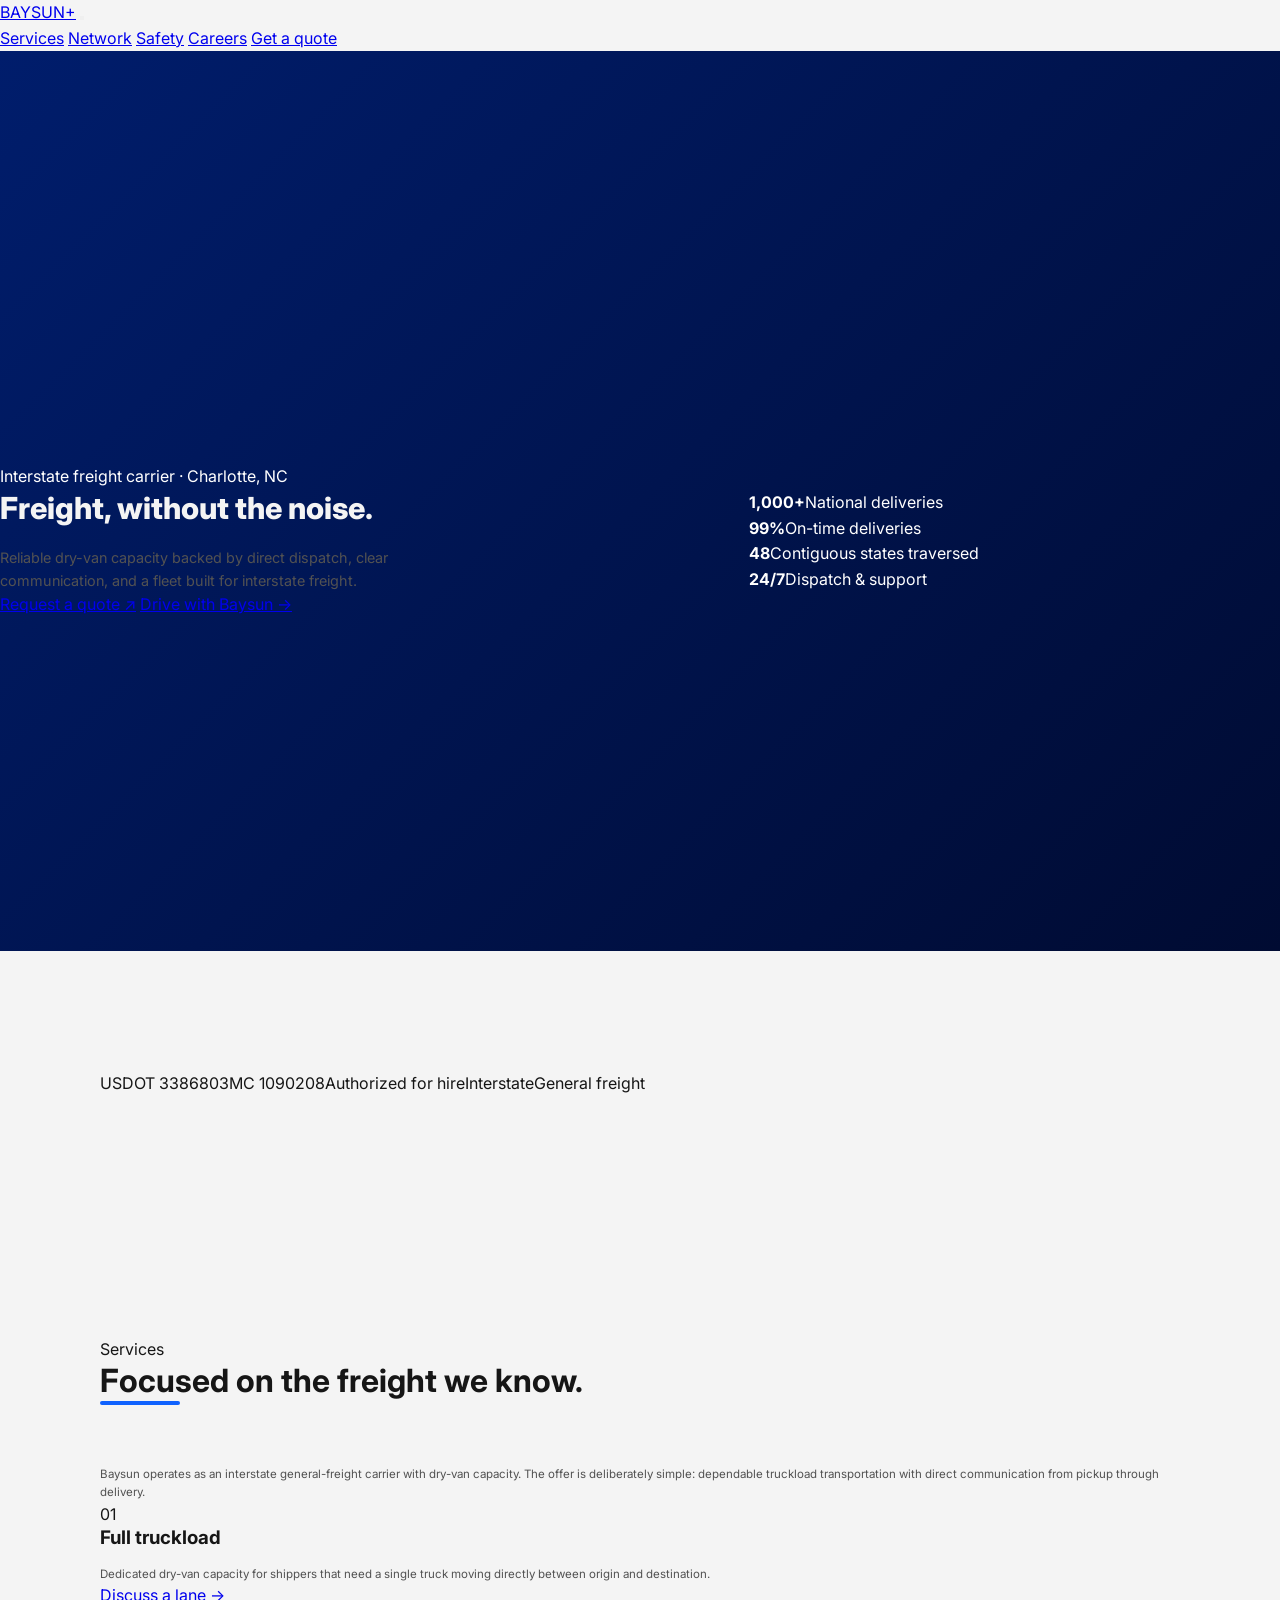
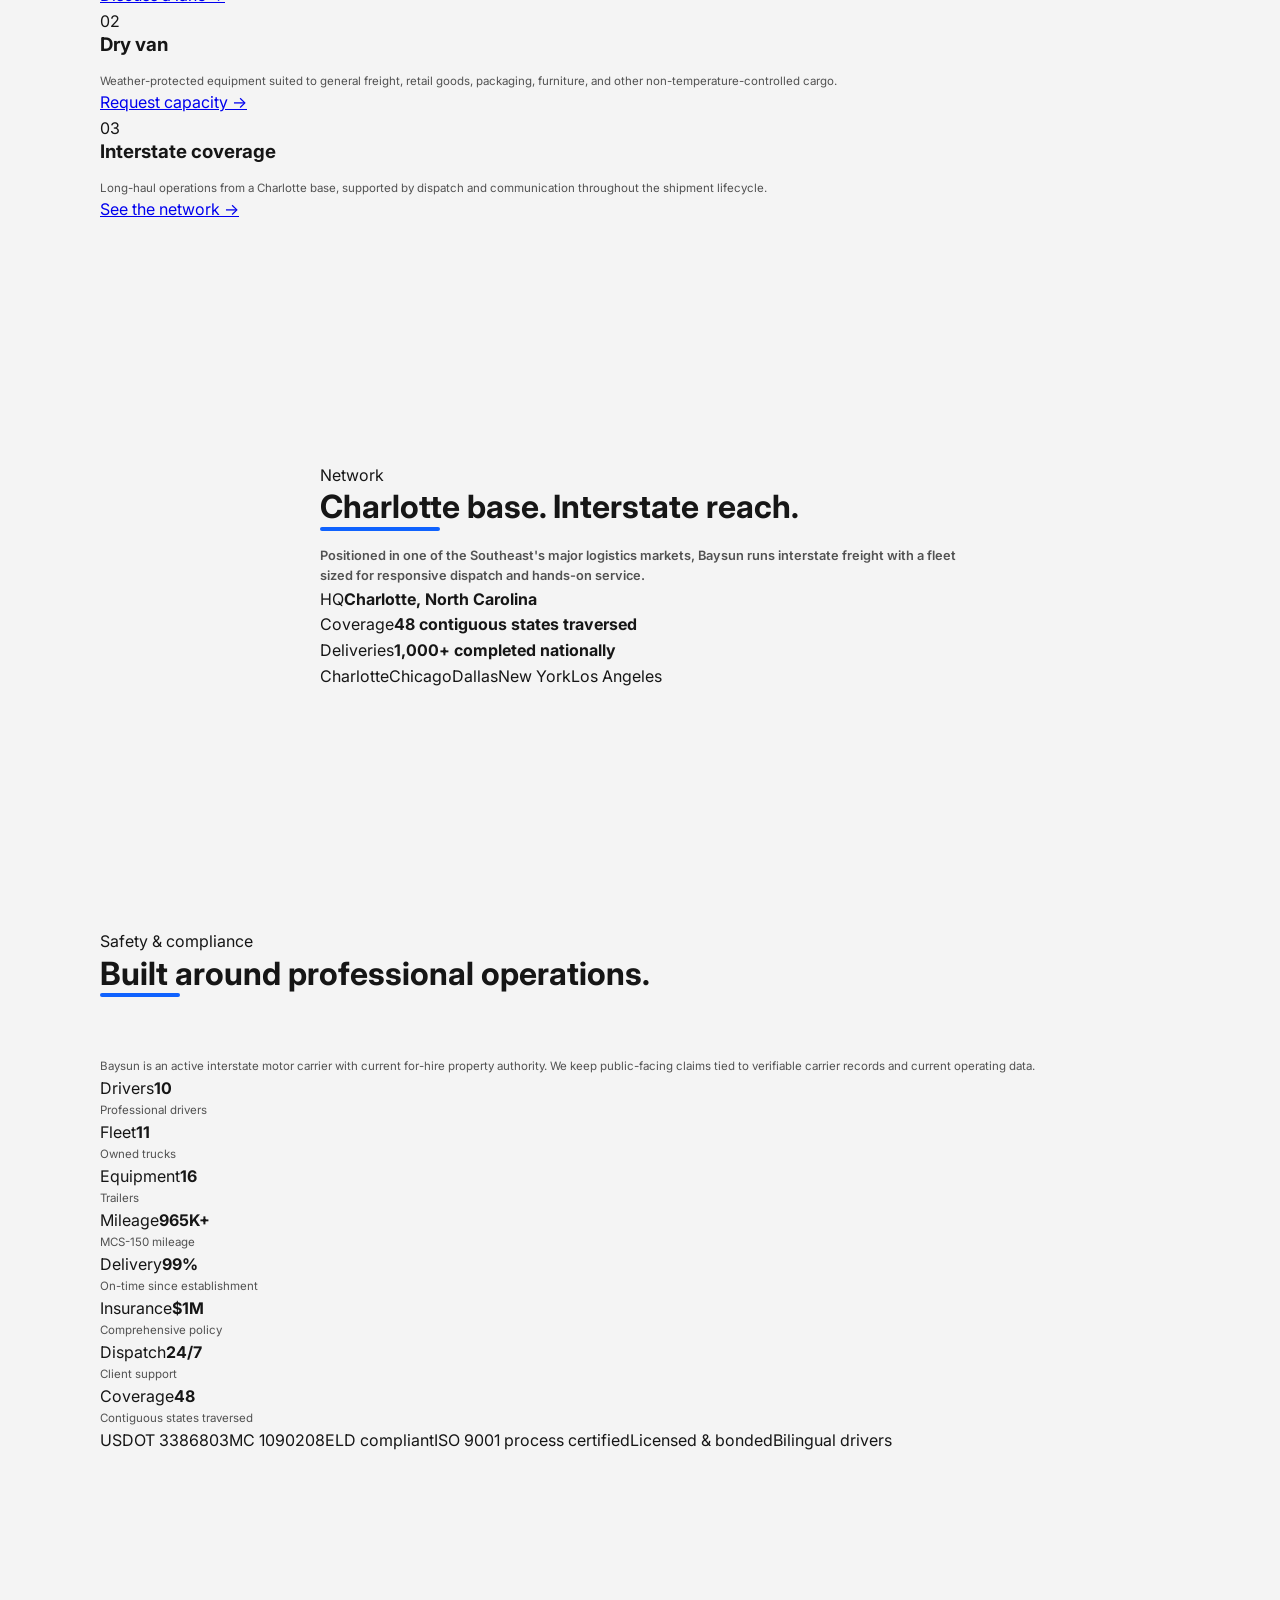
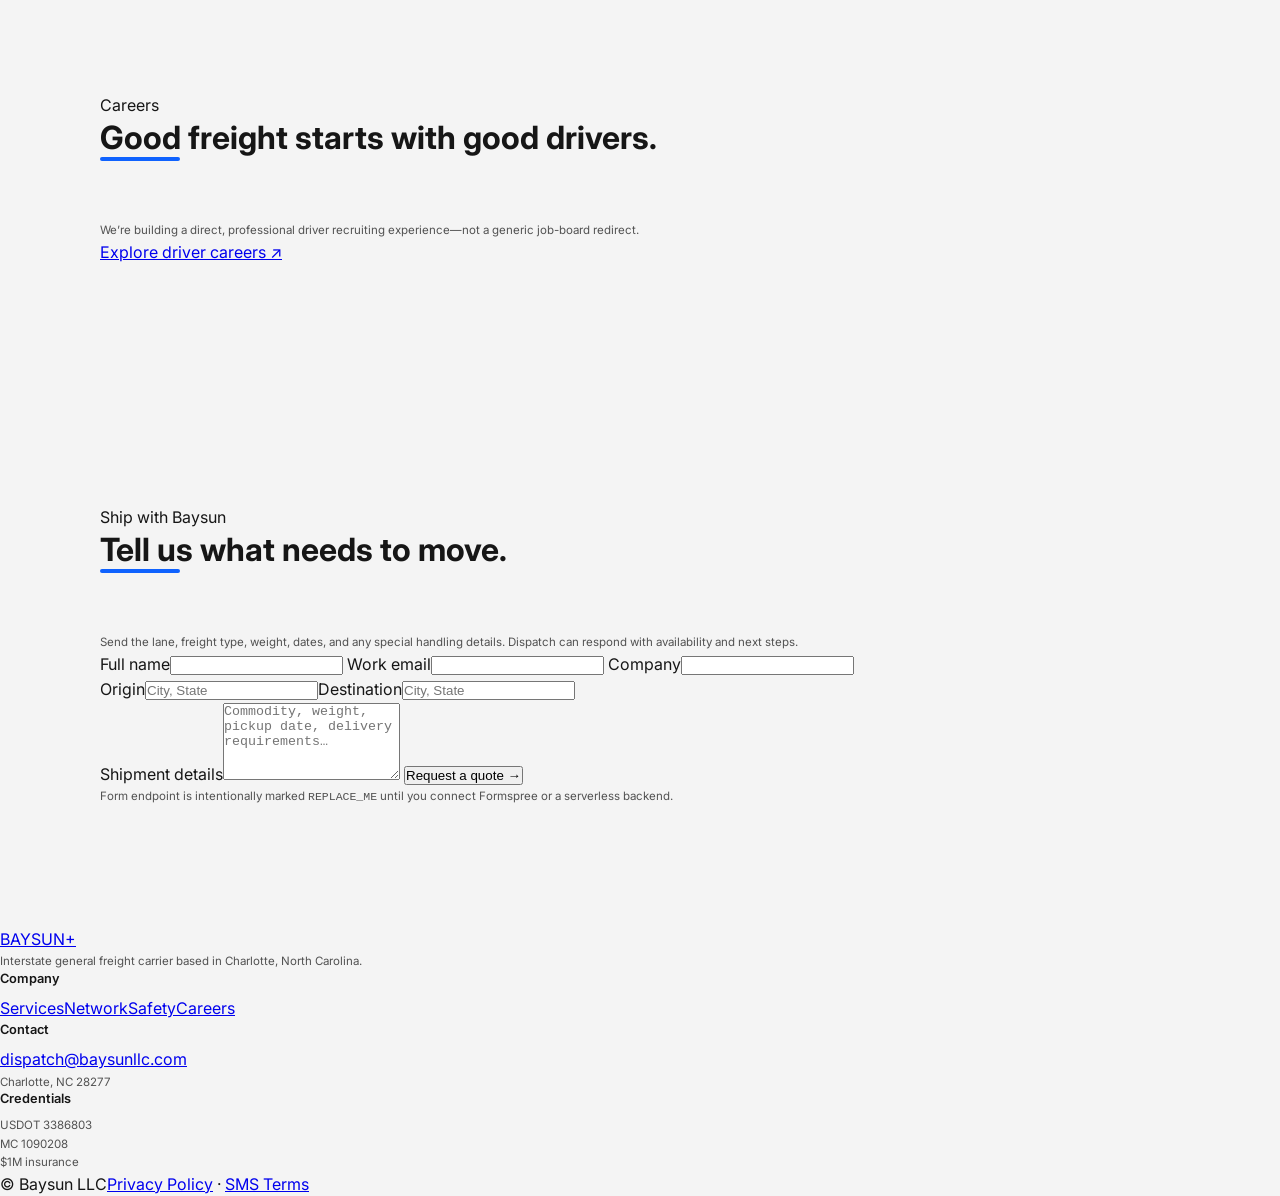
==== commit ef031b49: "baysun v2 html" ====
--- a/index.html
+++ b/index.html
@@ -1,530 +1,144 @@
-<!DOCTYPE html>
+<!doctype html>
 <html lang="en">
 <head>
-    <meta charset="UTF-8" />
-    <meta name="viewport" content="width=device-width, initial-scale=1.0"/>
-    <title>Baysun</title>
-    <link rel="stylesheet" href="styles.css"/>
-    <link href="https://fonts.googleapis.com/css2?family=Inter:wght@300;400;500;600;700;800&display=swap" rel="stylesheet"/>
-    <link rel="stylesheet" href="https://cdnjs.cloudflare.com/ajax/libs/font-awesome/6.0.0-beta3/css/all.min.css">
+  <meta charset="utf-8" />
+  <meta name="viewport" content="width=device-width,initial-scale=1" />
+  <meta name="description" content="Baysun LLC is a Charlotte-based interstate motor carrier providing dry-van freight service across the United States." />
+  <title>Baysun LLC | Interstate Freight</title>
+  <link rel="preconnect" href="https://fonts.googleapis.com">
+  <link rel="preconnect" href="https://fonts.gstatic.com" crossorigin>
+  <link href="https://fonts.googleapis.com/css2?family=Inter:wght@400;500;600;700&display=swap" rel="stylesheet">
+  <link rel="stylesheet" href="styles.css" />
 </head>
 <body>
+  <header class="nav" data-nav>
+    <div class="shell nav__inner">
+      <a class="brand" href="#top" aria-label="Baysun home">BAYSUN<span>+</span></a>
+      <button class="nav__toggle" type="button" aria-label="Open menu" aria-expanded="false" data-menu-toggle>
+        <span></span><span></span>
+      </button>
+      <nav class="nav__links" data-menu>
+        <a href="#services">Services</a>
+        <a href="#network">Network</a>
+        <a href="#safety">Safety</a>
+        <a href="careers.html">Careers</a>
+        <a class="button button--small button--dark" href="#quote">Get a quote</a>
+      </nav>
+    </div>
+  </header>
 
-    <div id="preloader">
-        <div class="spinner"></div>
-    </div>
-
-    <header class="site-header" id="navbar">
-        <div class="nav-container">
-            <div class="logo">Baysun<span class="logo-dot">.</span></div>
-            <nav class="nav-links" id="main-nav">
-                <a href="#services">Services</a>
-                <a href="#metrics">Performance</a>
-                <a href="#industries">Industries</a>
-                <a href="#compliance">Compliance</a>
-                <a href="#contact" class="btn-secondary nav-cta">Get a Quote</a>
-            </nav>
-            <button class="menu-toggle" id="menu-toggle" aria-label="Toggle navigation menu">
-                <span class="hamburger"></span>
-                <span class="hamburger"></span>
-                <span class="hamburger"></span>
-            </button>
+  <main id="top">
+    <section class="hero section--dark">
+      <div class="hero__grid"></div>
+      <div class="hero__glow hero__glow--one"></div>
+      <div class="hero__glow hero__glow--two"></div>
+      <div class="shell hero__content reveal">
+        <div class="eyebrow eyebrow--light"><span></span> Interstate freight carrier · Charlotte, NC</div>
+        <h1>Freight, without the noise.</h1>
+        <p class="hero__lead">Reliable dry-van capacity backed by direct dispatch, clear communication, and a fleet built for interstate freight.</p>
+        <div class="hero__actions">
+          <a class="button button--light" href="#quote">Request a quote <span>↗</span></a>
+          <a class="text-link text-link--light" href="careers.html">Drive with Baysun <span>→</span></a>
         </div>
-    </header>
-
-    <section class="hero" id="hero">
-        <div class="hero-inner">
-            <div class="hero-text animate-fade-up">
-                <h1>Freight Infrastructure Built for Speed, Scaled for Success.</h1>
-                <p class="subtitle">Baysun delivers time-sensitive, regulatory-compliant cargo consistently. Our agile fleet spans across the US. We work at scale, on time, every time.</p>
-                <div class="hero-actions">
-                    <a href="#contact" class="btn-primary hero-btn">Request a Quote <i class="fas fa-arrow-right"></i></a>
-                    <a href="#services" class="btn-outline hero-btn">Explore Services</a>
-                </div>
-            </div>
-        </div>
-        <div class="background-dots"></div>
+      </div>
+      <div class="shell hero__stats reveal">
+        <div><strong>1,000+</strong><span>National deliveries</span></div>
+        <div><strong>99%</strong><span>On-time deliveries</span></div>
+        <div><strong>48</strong><span>Contiguous states traversed</span></div>
+        <div><strong>24/7</strong><span>Dispatch & support</span></div>
+      </div>
     </section>
 
-
-    <section class="image-gallery animate-fade dotted-background" id="fleet-gallery">
-        <div class="container">
-            <div class="gallery">
-                <img src="https://w0.peakpx.com/wallpaper/127/332/HD-wallpaper-american-truck-famous-beautiful-huge-strong.jpg" alt="Baysun Truck 1" data-animate="fade-in-up"/>
-                <img src="https://traxion.gg/wp-content/uploads/2024/10/01-1.jpg" alt="Baysun Truck 2" data-animate="fade-in-up" data-delay="0.1"/>
-                <img src="https://plus.unsplash.com/premium_photo-1733342421852-3bce709563e4?fm=jpg&q=60&w=3000&ixlib=rb-4.1.0&ixid=M3wxMjA3fDB8MHxzZWFyY2h8MXx8YW1lcmljYW4lMjB0cnVja3xlbnwwfHwwfHx8MA%3D%3D" alt="Baysun Truck 3" data-animate="fade-in-up" data-delay="0.2"/>
-            </div>
-        </div>
-    </section>
-  
-      <section class="why-choose-us dotted-background animate-fade animated" data-animate = "fade-in-right" data-delay = "0.3" id="why-us">
-        <div class="container">
-          
-          <div class = "broad-grid animate-fade-up">
-            <div class = "features-text animate-fade" data-animate="fade-in-right" data-delay="0.65">
-              <h3>Expertise</h3>
-            <h2>Why Choose Baysun?</h2>
-            <p>Baysun LLC has the infrastructure, power, and logistical network needed for precise, high-performance logistics. An extensive network, digital tracking technology, and a highly-skilled team guarantees proper handling of shipments with excellent speed and reliability. Baysun is among the best in logistical strategy and moving high volume.</p>
-              <span>Scroll down to learn more ↓</span>
-          </div>
-            <div class="features-grid">
-                <div data-animate="zoom-in">
-                    <i class="fas fa-hourglass-half feature-icon"></i>
-                    <h3>Time-Critical Delivery</h3>
-                    <p>We specialize in expedited freight, ensuring your urgent shipments arrive on schedule, every time.</p>
-                </div>
-                <div data-animate="zoom-in" data-delay="0.3">
-                    <i class="fas fa-shield-alt feature-icon"></i>
-                    <h3>Uncompromising Safety</h3>
-                    <p>Our commitment to safety is paramount, with rigorous training and maintenance for an incident-free record.</p>
-                </div>
-                <div data-animate="zoom-in" data-delay="0.45">
-                    <i class="fas fa-chart-line feature-icon"></i>
-                    <h3>Transparent Tracking</h3>
-                    <p>Real-time GPS tracking and dedicated dispatch ensure you're always informed about your cargo's status.</p>
-                </div>
-                <div data-animate="zoom-in" data-delay="0.2">
-                    <i class="fas fa-hands-helping feature-icon"></i>
-                    <h3>Dedicated Support</h3>
-                    <p>Our 24/7 client support team is always ready to assist, providing personalized service you can rely on.</p>
-                </div>
-            </div>
-              
-            </div>
-          
-        </div>
+    <section class="trust-strip">
+      <div class="shell trust-strip__inner">
+        <span>USDOT 3386803</span><span>MC 1090208</span><span>Authorized for hire</span><span>Interstate</span><span>General freight</span>
+      </div>
     </section>
 
-    <section class="services dotted-background" id="services">
-        <div class="container">
-            <h2>Comprehensive Road Freight Services</h2>
-            <div class="grid-list bordered animate-fade">
-                <div data-animate="fade-in-left">
-                    <i class="fas fa-truck-moving service-icon"></i>
-                    <h4>FTL</h4>
-                    <p>Tailored full, truckload solutions with reliable delivery windows and optimized routing for cost-efficiency.</p>
-                </div>
-                <div data-animate="fade-in-left" data-delay="0.1">
-                    <i class="fas fa-box-open service-icon"></i>
-                    <h4>Dry Van Specialization</h4>
-                    <p>Utilize our modern, weather-sealed dry van trailers ensuring maximum protection for your sensitive, non-perishable freight.</p>
-                </div>
-                <div data-animate="fade-in-left" data-delay="0.2">
-                    <i class="fas fa-route service-icon"></i>
-                    <h4>Short & Long Haul</h4>
-                    <p>From local deliveries to coast-to-coast journeys, our 24/7 dispatch team manages your logistics with precision and care.</p>
-                </div>
-            </div>
-            <div class="section-cta">
-                <a href="#contact" class="btn-primary">Get a Service Quote <i class="fas fa-angle-double-right"></i></a>
-            </div>
+    <section class="section" id="services">
+      <div class="shell split-heading reveal">
+        <div><div class="eyebrow"><span></span> Services</div><h2>Focused on the freight we know.</h2></div>
+        <p>Baysun operates as an interstate general-freight carrier with dry-van capacity. The offer is deliberately simple: dependable truckload transportation with direct communication from pickup through delivery.</p>
+      </div>
+      <div class="shell cards cards--3 reveal">
+        <article class="card"><div class="card__number">01</div><h3>Full truckload</h3><p>Dedicated dry-van capacity for shippers that need a single truck moving directly between origin and destination.</p><a href="#quote">Discuss a lane →</a></article>
+        <article class="card"><div class="card__number">02</div><h3>Dry van</h3><p>Weather-protected equipment suited to general freight, retail goods, packaging, furniture, and other non-temperature-controlled cargo.</p><a href="#quote">Request capacity →</a></article>
+        <article class="card"><div class="card__number">03</div><h3>Interstate coverage</h3><p>Long-haul operations from a Charlotte base, supported by dispatch and communication throughout the shipment lifecycle.</p><a href="#network">See the network →</a></article>
+      </div>
+    </section>
+
+    <section class="section section--soft" id="network">
+      <div class="shell network reveal">
+        <div class="network__copy">
+          <div class="eyebrow"><span></span> Network</div>
+          <h2>Charlotte base. Interstate reach.</h2>
+          <p>Positioned in one of the Southeast's major logistics markets, Baysun runs interstate freight with a fleet sized for responsive dispatch and hands-on service.</p>
+          <div class="network__facts">
+            <div><span>HQ</span><strong>Charlotte, North Carolina</strong></div>
+            <div><span>Coverage</span><strong>48 contiguous states traversed</strong></div>
+            <div><span>Deliveries</span><strong>1,000+ completed nationally</strong></div>
+          </div>
         </div>
-    </section>
-  <section class = "network dotted-background animate-slide-up" id = "network-info" data-animate="fade-in-left">
-    <div class = "top-text">
-       <h3>Geographic Network</h3>
-      <h2>Baysun is everywhere</h2>
-      <p>Companies working with Baysun know that we move freight throughout the entirety of the continental United States. With a vast logistical network and up-to-date technology, Baysun has traversed every contiguous US state and several major cities.</p>
-    </div>
-    <div class = "content-grid">
-      <div class = "stats">
-        <div class = "indiv-stat">
-          <h4>| 48</h4>
-          <p>States traversed</p>
-        </div>
-        <div class = "indiv-stat">
-          <h4>| 1000+</h4>
-          <p>Total deliveries completed nationally</p>
-        </div>
-        <div class = "indiv-stat">
-          <h4>USA-Based</h4>
+        <div class="network__visual" aria-hidden="true">
+          <div class="route route--a"></div><div class="route route--b"></div><div class="route route--c"></div>
+          <span class="city city--charlotte">Charlotte</span><span class="city city--chicago">Chicago</span><span class="city city--dallas">Dallas</span><span class="city city--nyc">New York</span><span class="city city--la">Los Angeles</span>
         </div>
       </div>
-      <div class = "map animate-slide-up"><img src = "https://openclipart.org/image/800px/308041"></div>
-    </div>
-  </section>
-
-    <section class="metrics dotted-background animate-slide-up" id="metrics">
-        <div class="container">
-            <h2>Fleet & Performance Metrics</h2>
-            <div class="metrics-grid animate-slide-up">
-                <div data-animate="fade-in-up">
-                    <strong>10</strong><span>Professional Drivers</span>
-                </div>
-                <div data-animate="fade-in-up" data-delay="0.1">
-                    <strong>11</strong><span>Owned Trucks</span>
-                </div>
-                <div data-animate="fade-in-up" data-delay="0.2">
-                    <strong>16</strong><span>Trailers</span>
-                </div>
-                <div data-animate="fade-in-up" data-delay="0.3">
-                    <strong>All States</strong><span>Nationwide Coverage</span>
-                </div>
-                <div data-animate="fade-in-up" data-delay="0.4">
-                    <strong>965K+</strong><span>MCS 150 Mileage</span>
-                </div>
-                <div data-animate="fade-in-up" data-delay="0.5">
-                    <strong>24/7</strong><span>Dispatch & Support</span>
-                </div>
-            </div>
-        </div>
     </section>
 
-    <section class="industries dotted-background animate-slide-up" id="industries">
-        <div class="container">
-            <h2>Industries We Empower</h2>
-            <div class="industry-grid bordered animate-fade">
-                <div data-animate="fade-in-right">
-                    <i class="fas fa-store-alt industry-icon"></i>
-                    <h4>Retail & Consumer Goods</h4>
-                    <p>On-time deliveries and efficient supply chain management for major retail chains and e-commerce.</p>
-                </div>
-                <div data-animate="fade-in-right" data-delay="0.1">
-                    <i class="fas fa-industry industry-icon"></i>
-                    <h4>Paper & Packaging</h4>
-                    <p>Protecting sensitive materials from moisture, dust, and environmental damage is paramount in the paper and packaging industry. </p>
-                </div>
-                <div data-animate="fade-in-right" data-delay="0.2">
-                    <i class="fas fa-industry industry-icon"></i>
-                    <h4>Industrial & Manufacturing</h4>
-                    <p>Handling heavy goods, raw materials, and finished products with precision for industrial and manufacturing sectors.</p>
-                </div>
-                <div data-animate="fade-in-right" data-delay="0.3">
-                    <i class="fas fa-house industry-icon"></i>
-                    <h4>Office Supplies and Furniture</h4>
-                    <p>Our dry vans are perfectly suited to transport desks, chairs, cubicle systems, paper products, and general office equipment, protecting them from transit damage and weather exposure.</p>
-                </div>
-            </div>
-        </div>
+    <section class="section" id="safety">
+      <div class="shell split-heading reveal">
+        <div><div class="eyebrow"><span></span> Safety & compliance</div><h2>Built around professional operations.</h2></div>
+        <p>Baysun is an active interstate motor carrier with current for-hire property authority. We keep public-facing claims tied to verifiable carrier records and current operating data.</p>
+      </div>
+      <div class="shell proof-grid proof-grid--stats reveal">
+        <div class="proof"><span>Drivers</span><strong>10</strong><p>Professional drivers</p></div>
+        <div class="proof"><span>Fleet</span><strong>11</strong><p>Owned trucks</p></div>
+        <div class="proof"><span>Equipment</span><strong>16</strong><p>Trailers</p></div>
+        <div class="proof"><span>Mileage</span><strong>965K+</strong><p>MCS-150 mileage</p></div>
+        <div class="proof"><span>Delivery</span><strong>99%</strong><p>On-time since establishment</p></div>
+        <div class="proof"><span>Insurance</span><strong>$1M</strong><p>Comprehensive policy</p></div>
+        <div class="proof"><span>Dispatch</span><strong>24/7</strong><p>Client support</p></div>
+        <div class="proof"><span>Coverage</span><strong>48</strong><p>Contiguous states traversed</p></div>
+      </div>
+      <div class="shell credentials-band reveal">
+        <span>USDOT 3386803</span><span>MC 1090208</span><span>ELD compliant</span><span>ISO 9001 process certified</span><span>Licensed & bonded</span><span>Bilingual drivers</span>
+      </div>
     </section>
 
-    <section class="compliance dotted-background animate-slide-up" id="compliance">
-        <div class="container">
-            <h2>Compliance & Safety</h2>
-            <div class="compliance-grid animate-slide-up">
-                <div data-animate="fade-in-left">
-                    <i class="fas fa-certificate compliance-icon"></i>
-                    <h4>DOT Certified</h4>
-                    <p>All drivers and units are fully federally registered and adhere to the highest Department of Transportation standards.</p>
-                </div>
-                <div data-animate="fade-in-left" data-delay="0.1">
-                    <i class="fas fa-file-invoice-dollar compliance-icon"></i>
-                    <h4>Insurance Verified</h4>
-                    <p>Comprehensive $1M policy and all licensing documentation readily provided.</p>
-                </div>
-                <div data-animate="fade-in-left" data-delay="0.2">
-                    <i class="fas fa-truck-loading compliance-icon"></i>
-                    <h4>ELD Compliant</h4>
-                    <p>Real-time Electronic Logging Device (ELD) tracking ensures accurate Hours of Service (HOS) compliance for every load.</p>
-                </div>
-                <div data-animate="fade-in-left" data-delay="0.3">
-                    <i class="fas fa-check-circle compliance-icon"></i>
-                    <h4>Exceptional Safety Record</h4>
-                    <p>Proudly maintaining a strong record of incident prevention in 2025, demonstrating our commitment to safety.</p>
-                </div>
-            </div>
-        </div>
+    <section class="section careers-banner section--dark">
+      <div class="shell careers-banner__inner reveal">
+        <div><div class="eyebrow eyebrow--light"><span></span> Careers</div><h2>Good freight starts with good drivers.</h2><p>We’re building a direct, professional driver recruiting experience—not a generic job-board redirect.</p></div>
+        <a class="button button--light" href="careers.html">Explore driver careers <span>↗</span></a>
+      </div>
     </section>
 
-    <section class="case-studies dotted-background animate-slide-up" id="case-studies">
-        <div class="container">
-            <h2>Accomplishments</h2>
-            <div class="case-grid animate-fade">
-                <article data-animate="fade-in-up">
-                    <h4>Strong Experience in the Logistics Industry</h4>
-                    <p>Completed over 1,000 deliveries of full truckloads throughout the United States, logging tens of thousands of miles in the process.</p>
-                </article>
-                <article data-animate="fade-in-up" data-delay="0.1">
-                    <h4>Excellent Delivery Time and Satisfaction</h4>
-                    <p>Completed 99% of deliveries on-time since being established. Clients were satisfied with Baysun's service and drivers, who are highly-skilled and are all bilingual.</p>
-                </article>
-            </div>
-        </div>
+    <section class="section" id="quote">
+      <div class="shell quote reveal">
+        <div class="quote__copy"><div class="eyebrow"><span></span> Ship with Baysun</div><h2>Tell us what needs to move.</h2><p>Send the lane, freight type, weight, dates, and any special handling details. Dispatch can respond with availability and next steps.</p></div>
+        <form class="form" data-form="quote" action="https://formspree.io/f/REPLACE_ME" method="POST">
+          <input type="hidden" name="form_type" value="shipping_quote">
+          <label>Full name<input name="name" autocomplete="name" required></label>
+          <label>Work email<input type="email" name="email" autocomplete="email" required></label>
+          <label>Company<input name="company" autocomplete="organization"></label>
+          <div class="form__row"><label>Origin<input name="origin" placeholder="City, State" required></label><label>Destination<input name="destination" placeholder="City, State" required></label></div>
+          <label>Shipment details<textarea name="details" rows="5" placeholder="Commodity, weight, pickup date, delivery requirements…" required></textarea></label>
+          <button class="button button--dark" type="submit">Request a quote <span>→</span></button>
+          <p class="form__note">Form endpoint is intentionally marked <code>REPLACE_ME</code> until you connect Formspree or a serverless backend.</p>
+        </form>
+      </div>
     </section>
+  </main>
 
-    <section class="dispatch-timeline dotted-background animate-slide-up">
-        <div class="container">
-            <h2>The Baysun Freight Lifecycle: Seamless & Transparent</h2>
-            <div class="timeline">
-                <div data-animate="fade-in-right">
-                    <i class="fas fa-clipboard-list timeline-icon"></i>
-                    <span>Booking</span>
-                    <p>Effortless online or direct booking for your freight needs.</p>
-                </div>
-                <div data-animate="fade-in-right" data-delay="0.1">
-                    <i class="fas fa-map-marked-alt timeline-icon"></i>
-                    <span>Dispatch</span>
-                    <p>Immediate allocation to our optimized fleet and dedicated driver.</p>
-                </div>
-                <div data-animate="fade-in-right" data-delay="0.2">
-                    <i class="fas fa-truck timeline-icon"></i>
-                    <span>Transit</span>
-                    <p>Real-time communication and electronic shipment tracking</p>
-                </div>
-                <div data-animate="fade-in-right" data-delay="0.3">
-                    <i class="fas fa-handshake timeline-icon"></i>
-                    <span>Last Mile Delivery</span>
-                    <p>On-time, secure delivery to our clients' specified destinations.</p>
-                </div>
-                <div data-animate="fade-in-right" data-delay="0.4">
-                    <i class="fas fa-check-double timeline-icon"></i>
-                    <span>Confirmation</span>
-                    <p>Final digital confirmation and documentation upon successful delivery.</p>
-                </div>
-            </div>
-        </div>
-    </section>
-
-
-    <section class="credentials" id="credentials">
-        <div class="container">
-            <h2>Official Credentials & Certifications</h2>
-            <ul class="cred-list animate-fade">
-                <li data-animate="fade-in-up"><i class="fas fa-file-contract cred-icon"></i> MC: MC1090208</li>
-                <li data-animate="fade-in-up" data-delay="0.1"><i class="fas fa-id-card cred-icon"></i> DOT #: 3386803</li>
-                <li data-animate="fade-in-up" data-delay="0.2"><i class="fas fa-shield-alt cred-icon"></i> $1M Insurance Policy</li>
-                <li data-animate="fade-in-up" data-delay="0.3"><i class="fas fa-award cred-icon"></i> ISO 9001 Process Certified</li>
-                <li data-animate="fade-in-up" data-delay="0.4"><i class="fas fa-road cred-icon"></i> Licensed & Bonded Carrier</li>
-            </ul>
-        </div>
-    </section>
-
-    <section class="contact-form dotted-background" id="contact">
-        <div class="container">
-            <h2>Connect With Baysun: Get a Quote Today</h2>
-            <p class="form-intro animate-fade-in">Tell us about your shipping needs.</p>
-            <form data-animate="fade-in-up" onsubmit="sendEmail(event)">
-                <div class="form-group">
-                    <input type="text" id="fullName" placeholder="Full Name" required>
-                </div>
-                <div class="form-group">
-                    <input type="email" id="email" placeholder="Email Address" required>
-                </div>
-                <div class="form-group">
-                    <input type="text" id="company" placeholder="Company Name (Optional)">
-                </div>
-                <div class="form-group">
-                    <select id="service" required>
-                        <option value="">Select Service Needed*</option>
-                        <option value="ftl">Full Truckload (FTL)</option>
-                        <option value="parcel">Parcel/Expedited</option>
-                        <option value="other">Other</option>
-                    </select>
-                </div>
-                <div class="form-group">
-                    <textarea id="shipmentDetails" rows="6" placeholder="Describe your shipment details (e.g., origin, destination, cargo type, dimensions, weight, urgency...)" required></textarea>
-                </div>
-                <button type="submit" class="btn-primary form-submit-btn">Submit Request <i class="fas fa-paper-plane"></i></button>
-            </form>
-        </div>
-    </section>
-
-    <footer class="site-footer">
-        <div class="container">
-            <div class="footer-columns">
-                <div class="footer-about">
-                    <h4>Baysun LLC<span class="logo-dot">.</span></h4>
-                    <p>Precision freight/ Built for volume. Tuned for time. Your trusted partner in logistics excellence.</p>
-                    <div class="social-links">
-                        <a href="#" aria-label="LinkedIn"><i class="fab fa-linkedin-in"></i></a>
-                        <a href="https://www.instagram.com/baysunllc/" aria-label="Instagram"><i class="fab fa-instagram"></i></a>
-                        <a href="#" aria-label="Google"><i class="fab fa-google"></i></a>
-                    </div>
-                </div>
-                <div class="footer-links">
-                    <h4>Quick Links</h4>
-                    <ul>
-                        <li><a href="#services">Services</a></li>
-                        <li><a href="#metrics">Performance</a></li>
-                        <li><a href="#industries">Industries</a></li>
-                        <li><a href="#compliance">Compliance</a></li>
-                        <li><a href="#contact">Contact Us</a></li>
-                    </ul>
-                </div>
-                <div class="footer-contact">
-                    <h4>Contact Us</h4>
-                    <p><i class="fas fa-phone-alt"></i>336-890-6434</p>
-                    <p><i class="fas fa-envelope"></i> dispatch@baysunllc.com</p>
-                    <p><i class="fas fa-map-marker-alt"></i>11837 Royal Castle CT, Charlotte NC 28277</p>
-                </div>
-            </div>
-            <div class="footer-meta">
-                <p>&copy; 2025 Baysun LLC. All rights reserved. | DOT: 3386803 | <a href="privacy.html">Privacy Policy</a> | <a href="privacy.html#sms-terms">SMS Terms &amp; Conditions</a></p>
-            </div>
-        </div>
-    </footer>
-
-    <div class="back-to-top" id="backToTop">↑</div>
-
-    <script src="https://cdnjs.cloudflare.com/ajax/libs/gsap/3.9.1/gsap.min.js"></script>
-    <script src="https://cdnjs.cloudflare.com/ajax/libs/gsap/3.9.1/ScrollTrigger.min.js"></script>
-    <script>
-        // Preloader
-        window.addEventListener('load', () => {
-            const preloader = document.getElementById('preloader');
-            preloader.style.opacity = '0';
-            setTimeout(() => {
-                preloader.style.display = 'none';
-            }, 500); // Wait for the fade out to complete
-        });
-
-        // GSAP ScrollTrigger Animations
-        gsap.registerPlugin(ScrollTrigger);
-
-        document.querySelectorAll('[data-animate]').forEach(element => {
-            const animationType = element.getAttribute('data-animate');
-            const delay = parseFloat(element.getAttribute('data-delay')) || 0;
-
-            if (animationType === 'fade-in-up') {
-                gsap.fromTo(element, {
-                    opacity: 0,
-                    y: 50
-                }, {
-                    opacity: 1,
-                    y: 0,
-                    duration: 0.8,
-                    delay: delay,
-                    ease: "power3.out",
-                    scrollTrigger: {
-                        trigger: element,
-                        start: "top 90%", // When the top of the element is 90% in viewport
-                        toggleActions: "play none none reverse", // Play on enter, reverse on leave back
-                    }
-                });
-            } else if (animationType === 'fade-in-left') {
-                gsap.fromTo(element, {
-                    opacity: 0,
-                    x: -50
-                }, {
-                    opacity: 1,
-                    x: 0,
-                    duration: 0.8,
-                    delay: delay,
-                    ease: "power3.out",
-                    scrollTrigger: {
-                        trigger: element,
-                        start: "top 90%",
-                        toggleActions: "play none none reverse",
-                    }
-                });
-            } else if (animationType === 'fade-in-right') {
-                gsap.fromTo(element, {
-                    opacity: 0,
-                    x: 50
-                }, {
-                    opacity: 1,
-                    x: 0,
-                    duration: 0.8,
-                    delay: delay,
-                    ease: "power3.out",
-                    scrollTrigger: {
-                        trigger: element,
-                        start: "top 90%",
-                        toggleActions: "play none none reverse",
-                    }
-                });
-            } else if (animationType === 'zoom-in') {
-                gsap.fromTo(element, {
-                    opacity: 0,
-                    scale: 0.8
-                }, {
-                    opacity: 1,
-                    scale: 1,
-                    duration: 0.7,
-                    delay: delay,
-                    ease: "back.out(1.7)",
-                    scrollTrigger: {
-                        trigger: element,
-                        start: "top 90%",
-                        toggleActions: "play none none reverse",
-                    }
-                });
-            } else if (animationType === 'fade-in') {
-                 gsap.fromTo(element, {
-                    opacity: 0
-                }, {
-                    opacity: 1,
-                    duration: 1,
-                    delay: delay,
-                    ease: "power2.out",
-                    scrollTrigger: {
-                        trigger: element,
-                        start: "top 90%",
-                        toggleActions: "play none none reverse",
-                    }
-                });
-            }
-        });
-
-
-        // Navbar Scroll Effect
-        window.addEventListener('scroll', () => {
-            const navbar = document.getElementById('navbar');
-            const backToTop = document.getElementById('backToTop');
-            navbar.classList.toggle('scrolled', window.scrollY > 50);
-            backToTop.style.display = window.scrollY > 500 ? 'flex' : 'none'; // Changed to flex for centering
-        });
-
-        // Back to Top functionality
-        document.getElementById('backToTop').addEventListener('click', () => {
-            window.scrollTo({ top: 0, behavior: 'smooth' });
-        });
-
-        // Mobile Menu Toggle
-        const menuToggle = document.getElementById('menu-toggle');
-        const mainNav = document.getElementById('main-nav');
-
-        menuToggle.addEventListener('click', () => {
-            mainNav.classList.toggle('active');
-            menuToggle.classList.toggle('active'); // Animate hamburger
-            document.body.classList.toggle('no-scroll'); // Prevent scrolling when menu is open
-        });
-
-        // Close mobile menu on link click
-        document.querySelectorAll('.nav-links a').forEach(link => {
-            link.addEventListener('click', () => {
-                if (mainNav.classList.contains('active')) {
-                    mainNav.classList.remove('active');
-                    menuToggle.classList.remove('active');
-                    document.body.classList.remove('no-scroll');
-                }
-            });
-        });
-
-        // Testimonial Slider
-        let currentTestimonial = 0;
-        const testimonials = document.querySelectorAll('.testimonial-card');
-        const totalTestimonials = testimonials.length;
-
-        function showTestimonial(index) {
-            testimonials.forEach((card, i) => {
-                card.style.display = (i === index) ? 'block' : 'none';
-            });
-        }
-
-        function nextTestimonial() {
-            currentTestimonial = (currentTestimonial + 1) % totalTestimonials;
-            showTestimonial(currentTestimonial);
-        }
-
-        function prevTestimonial() {
-            currentTestimonial = (currentTestimonial - 1 + totalTestimonials) % totalTestimonials;
-            showTestimonial(currentTestimonial);
-        }
-
-        document.querySelector('.next-testimonial').addEventListener('click', nextTestimonial);
-        document.querySelector('.prev-testimonial').addEventListener('click', prevTestimonial);
-
-        // Initial display
-        if (totalTestimonials > 0) {
-            showTestimonial(0);
-        }
-
-        // Auto-slide testimonials
-        setInterval(nextTestimonial, 7000); // Change testimonial every 7 seconds
-
-
-    </script>
-
+  <footer class="footer">
+    <div class="shell footer__grid">
+      <div><a class="brand brand--footer" href="#top">BAYSUN<span>+</span></a><p>Interstate general freight carrier based in Charlotte, North Carolina.</p></div>
+      <div><h4>Company</h4><a href="#services">Services</a><a href="#network">Network</a><a href="#safety">Safety</a><a href="careers.html">Careers</a></div>
+      <div><h4>Contact</h4><a href="mailto:dispatch@baysunllc.com">dispatch@baysunllc.com</a><p>Charlotte, NC 28277</p></div>
+      <div><h4>Credentials</h4><p>USDOT 3386803</p><p>MC 1090208</p><p>$1M insurance</p></div>
+    </div>
+    <div class="shell footer__bottom"><span>© <span data-year></span> Baysun LLC</span><span><a href="privacy.html">Privacy Policy</a> · <a href="privacy.html#sms-terms">SMS Terms</a></span></div>
+  </footer>
+  <script src="app.js"></script>
 </body>
 </html>
--- a/styles.css
+++ b/styles.css
@@ -2744,3 +2744,227 @@
     width: 300px;
   }
 }
+
+/* ==========================================================================
+   Legal Pages (Privacy Policy / SMS Terms)
+   ========================================================================== */
+
+.legal-hero {
+    background: linear-gradient(135deg, var(--secondary-color) 0%, #000B32 100%);
+    padding: calc(var(--header-height) + 90px) 0 70px;
+    text-align: left;
+}
+
+.legal-eyebrow {
+    color: #5c9dff;
+    font-weight: 700;
+    font-size: 0.8rem;
+    letter-spacing: 1.5px;
+    text-transform: uppercase;
+    margin-bottom: 14px;
+}
+
+.legal-title {
+    color: white;
+    font-size: clamp(1.8rem, 4vw, 2.6rem);
+    font-weight: 800;
+    margin-bottom: 14px;
+}
+
+.legal-updated {
+    color: rgba(255,255,255,0.65);
+    font-size: 0.82rem;
+}
+
+.legal-body {
+    padding: 80px 0 120px;
+}
+
+.legal-container {
+    display: grid;
+    grid-template-columns: 220px 1fr;
+    gap: 60px;
+    align-items: start;
+}
+
+.legal-toc {
+    position: sticky;
+    top: 120px;
+    display: flex;
+    flex-direction: column;
+    gap: 12px;
+    border-left: 2px solid var(--border-color);
+    padding-left: 20px;
+}
+
+.toc-label {
+    font-size: 0.7rem;
+    font-weight: 700;
+    letter-spacing: 1px;
+    text-transform: uppercase;
+    color: var(--text-medium);
+    margin-bottom: 4px;
+}
+
+.legal-toc a {
+    color: var(--text-medium);
+    text-decoration: none;
+    font-size: 0.8rem;
+    font-weight: 500;
+    transition: color 0.2s ease, transform 0.2s ease;
+}
+
+.legal-toc a:hover {
+    color: var(--primary-color);
+    transform: translateX(3px);
+}
+
+.legal-content {
+    max-width: 720px;
+}
+
+.legal-content article {
+    margin-bottom: 44px;
+    scroll-margin-top: 110px;
+}
+
+.legal-h2 {
+    font-size: 1.5rem;
+    font-weight: 800;
+    color: var(--text-dark);
+    margin-bottom: 16px;
+    padding-bottom: 14px;
+    border-bottom: 2px solid var(--primary-color);
+}
+
+.legal-h3 {
+    font-size: 1.05rem;
+    font-weight: 700;
+    color: var(--text-dark);
+    margin-bottom: 14px;
+}
+
+.legal-content p {
+    font-size: 0.85rem;
+    line-height: 1.75;
+    color: var(--text-medium);
+    margin-bottom: 14px;
+}
+
+.legal-list {
+    list-style: none;
+    padding: 0;
+    margin-bottom: 14px;
+    display: flex;
+    flex-direction: column;
+    gap: 10px;
+}
+
+.legal-list li {
+    font-size: 0.85rem;
+    line-height: 1.6;
+    color: var(--text-medium);
+    padding-left: 22px;
+    position: relative;
+}
+
+.legal-list li::before {
+    content: '\f0da';
+    font-family: 'Font Awesome 6 Free';
+    font-weight: 900;
+    color: var(--primary-color);
+    position: absolute;
+    left: 0;
+    top: 2px;
+    font-size: 0.75rem;
+}
+
+.legal-callout {
+    display: flex;
+    gap: 14px;
+    align-items: flex-start;
+    background: var(--background-light);
+    border: 1px solid var(--border-color);
+    border-left: 4px solid var(--primary-color);
+    border-radius: 6px;
+    padding: 18px 20px;
+    margin-top: 10px;
+}
+
+.legal-callout i {
+    color: var(--primary-color);
+    font-size: 1.1rem;
+    margin-top: 3px;
+}
+
+.legal-callout p {
+    margin: 0;
+    color: var(--text-dark);
+}
+
+.legal-example {
+    background: white;
+    border: 1px dashed var(--border-color);
+    border-radius: 6px;
+    padding: 16px 20px;
+    margin: 14px 0;
+}
+
+.example-label {
+    font-size: 0.7rem;
+    font-weight: 700;
+    letter-spacing: 0.5px;
+    text-transform: uppercase;
+    color: var(--primary-color);
+    margin-bottom: 8px;
+}
+
+.legal-example p {
+    font-style: italic;
+    margin: 0;
+}
+
+.legal-divider {
+    border: none;
+    border-top: 1px solid var(--border-color);
+    margin: 50px 0;
+}
+
+.legal-contact-line {
+    display: flex;
+    align-items: center;
+    gap: 10px;
+    font-size: 0.85rem;
+    color: var(--text-medium);
+    margin-bottom: 8px;
+}
+
+.legal-contact-line i {
+    color: var(--primary-color);
+    width: 16px;
+}
+
+@media (max-width: 900px) {
+    .legal-container {
+        grid-template-columns: 1fr;
+    }
+    .legal-toc {
+        position: static;
+        flex-direction: row;
+        flex-wrap: wrap;
+        border-left: none;
+        border-bottom: 2px solid var(--border-color);
+        padding-left: 0;
+        padding-bottom: 20px;
+        gap: 16px;
+    }
+}
+
+@media (max-width: 480px) {
+    .legal-title {
+        font-size: 1.6rem;
+    }
+    .legal-body {
+        padding: 50px 0 80px;
+    }
+}
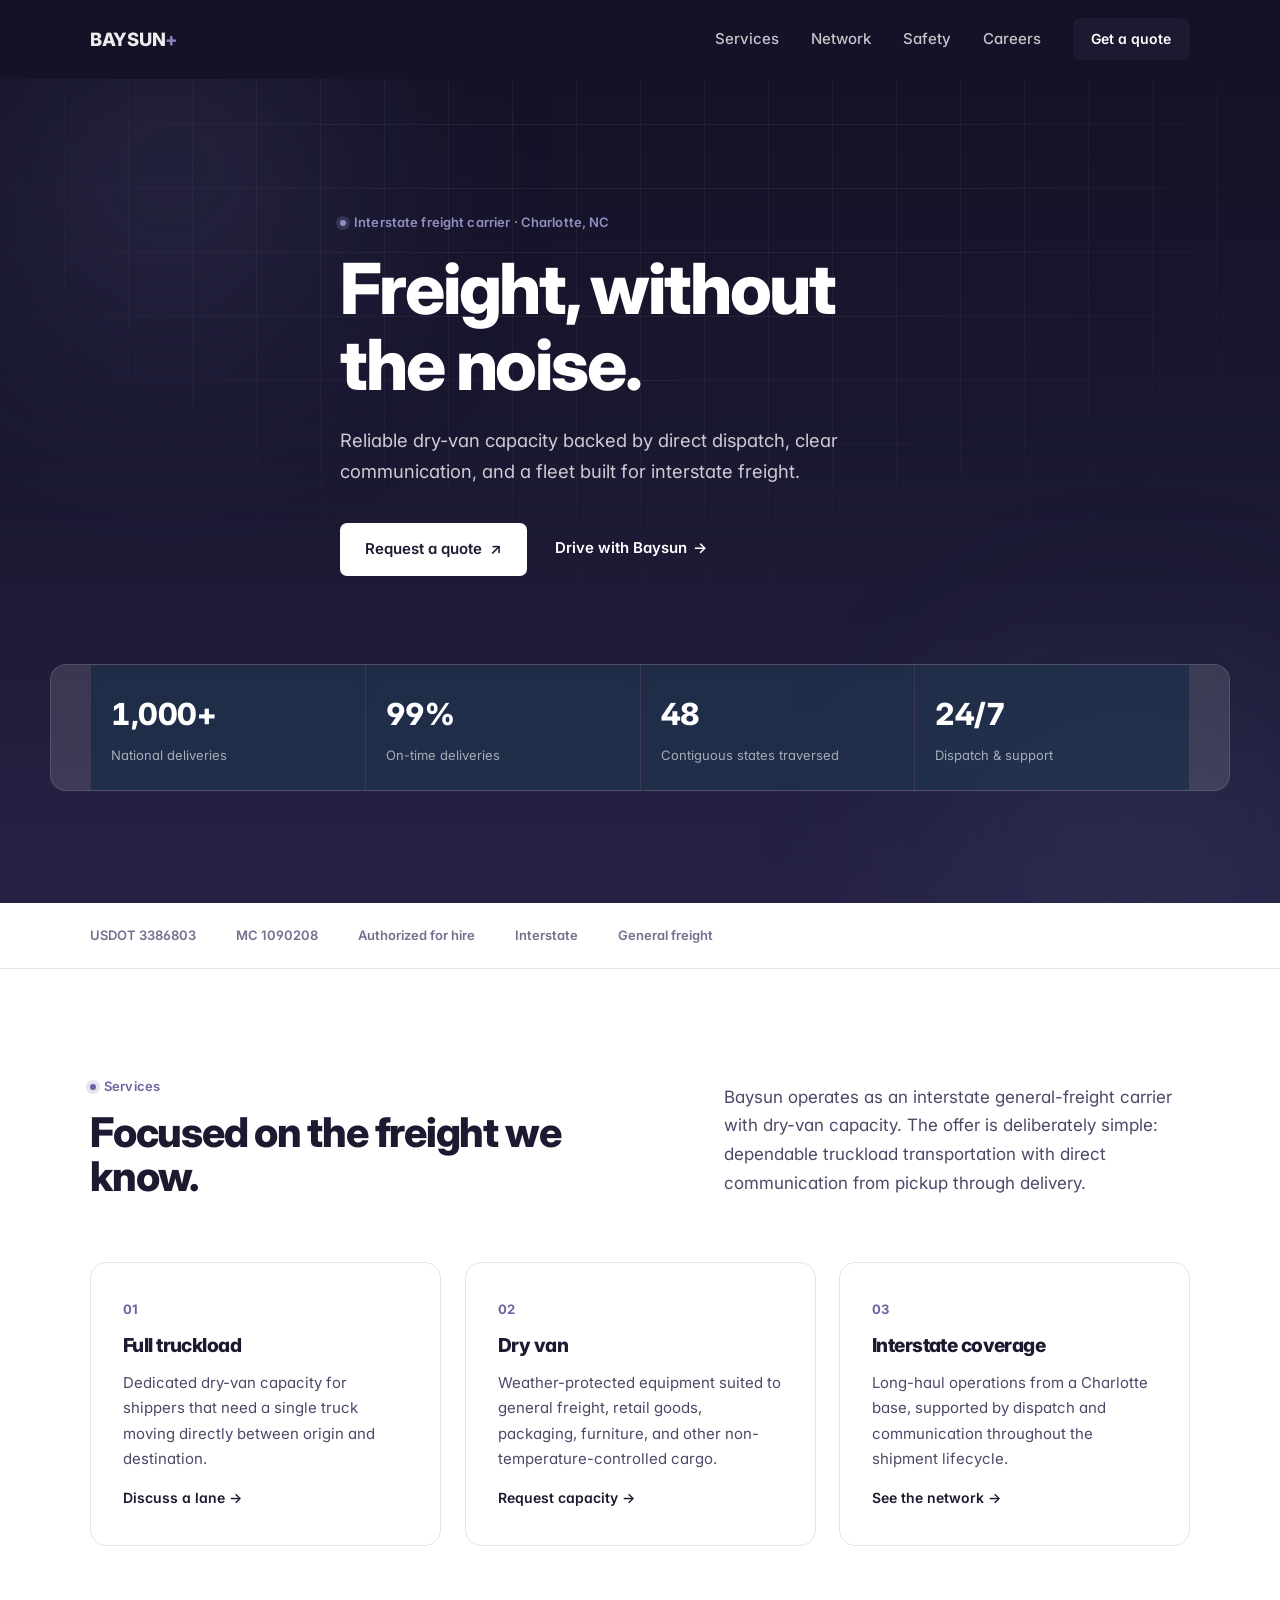
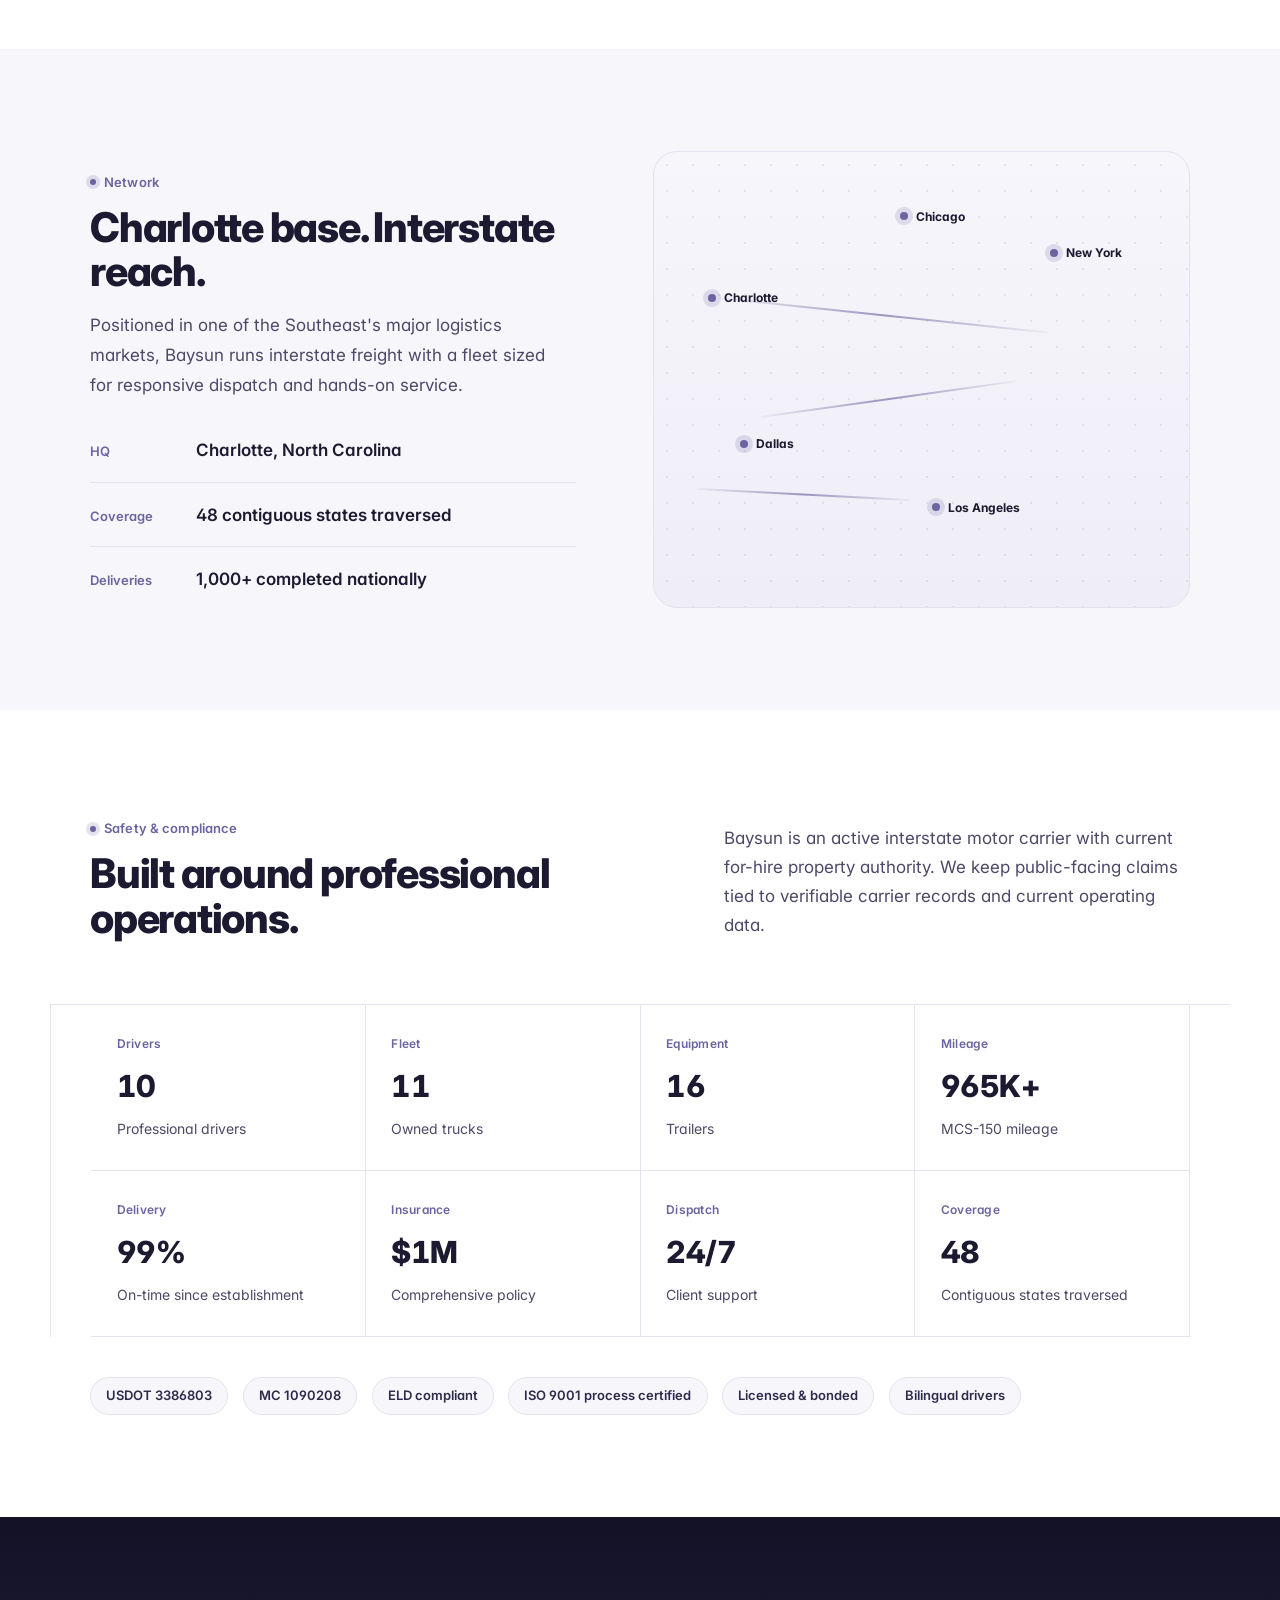
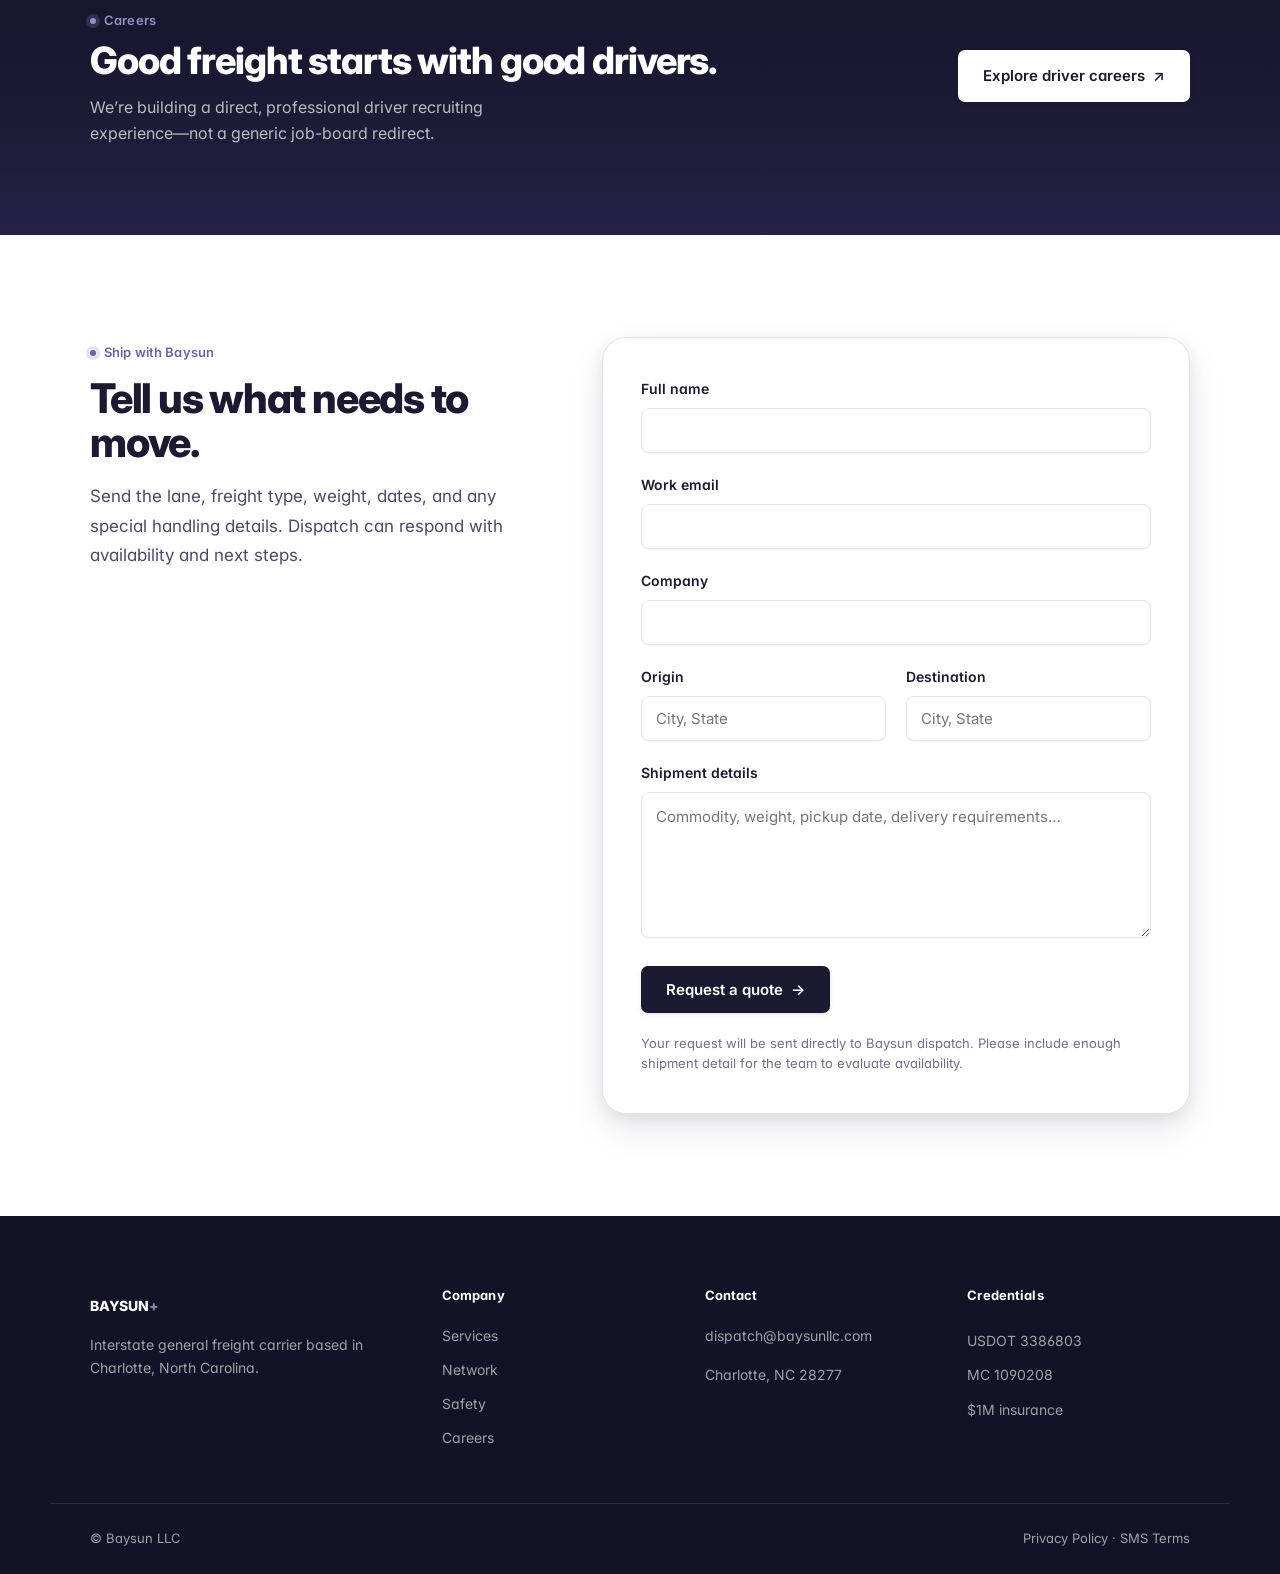
==== commit 5ab53b54: "Change form action to FormSubmit and update fields Updated form action to use FormSubmit service and" ====
--- a/index.html
+++ b/index.html
@@ -116,7 +116,12 @@
     <section class="section" id="quote">
       <div class="shell quote reveal">
         <div class="quote__copy"><div class="eyebrow"><span></span> Ship with Baysun</div><h2>Tell us what needs to move.</h2><p>Send the lane, freight type, weight, dates, and any special handling details. Dispatch can respond with availability and next steps.</p></div>
-        <form class="form" data-form="quote" action="https://formspree.io/f/REPLACE_ME" method="POST">
+        <form class="form" data-form="quote" action="https://formsubmit.co/dispatch@baysunllc.com" method="POST">
+          <input type="hidden" name="_subject" value="New Baysun Shipping Quote Request">
+          <input type="hidden" name="_template" value="table">
+          <input type="hidden" name="_next" value="https://baysunllc.com/quote-success.html">
+          <input type="hidden" name="_url" value="https://baysunllc.com/index.html#quote">
+          <input type="text" name="_honey" style="display:none" tabindex="-1" autocomplete="off">
           <input type="hidden" name="form_type" value="shipping_quote">
           <label>Full name<input name="name" autocomplete="name" required></label>
           <label>Work email<input type="email" name="email" autocomplete="email" required></label>
@@ -124,7 +129,7 @@
           <div class="form__row"><label>Origin<input name="origin" placeholder="City, State" required></label><label>Destination<input name="destination" placeholder="City, State" required></label></div>
           <label>Shipment details<textarea name="details" rows="5" placeholder="Commodity, weight, pickup date, delivery requirements…" required></textarea></label>
           <button class="button button--dark" type="submit">Request a quote <span>→</span></button>
-          <p class="form__note">Form endpoint is intentionally marked <code>REPLACE_ME</code> until you connect Formspree or a serverless backend.</p>
+          <p class="form__note">Your request will be sent directly to Baysun dispatch. Please include enough shipment detail for the team to evaluate availability.</p>
         </form>
       </div>
     </section>
--- a/styles.css
+++ b/styles.css
@@ -1,2970 +1,1579 @@
-/* Custom CSS Variables */
 :root {
-    --primary-color: #0F62FE; /* IBM Blue */
-    --secondary-color: #001D6C; /* Darker IBM Blue */
-    --accent-color: #635BFF; /* Existing accent for buttons, kept for contrast */
-    --text-dark: #161616; /* IBM Carbon 90 */
-    --text-medium: #525252; /* IBM Carbon 60 */
-    --text-light: #F4F4F4; /* IBM Carbon 10 */
-    --background-light: #F4F4F4; /* IBM Carbon 10 */
-    --background-dark: #001D6C; /* Darker IBM Blue for contrast */
-    --border-color: #DCDCDC; /* Light gray border */
-    --border-dark: #333;
-    --font-family-primary: 'Inter', sans-serif;
-    --header-height: 80px;
-    --dot-size: 2px;
-    --dot-spacing: 30px;
-}
-
-/* Global Reset & Base */
-* {
-    margin: 0;
-    padding: 0;
-    box-sizing: border-box;
-}
-
-html, body {
-    scroll-behavior: smooth;
-    font-family: var(--font-family-primary);
-    background: var(--background-light);
-    color: var(--text-dark);
+  /* ---- Color: ink & surface (muted navy/indigo, low saturation) ---- */
+  --ink-900: #1c1a30;
+  --ink-700: #2d2a4a;
+  --ink-500: #4c4968;
+  --ink-400: #726f8f;
+  --ink-300: #a2a0b8;
+  --line: #e4e2ee;
+  --line-soft: #edecf5;
+  --surface-0: #ffffff;
+  --surface-1: #f7f6fb;
+  --surface-2: #efedf6;
+  --dark-900: #131226;
+  --dark-800: #1c1a35;
+  --dark-700: #262246;
+
+  /* ---- Color: accent ---- */
+  --accent: #6b64a0;
+  --accent-hover: #8681b3;
+  --accent-deep: #524c7d;
+  --accent-ink: #5a5488;
+  --teal: #5c7fa0;
+  --amber: #c99a5b;
+
+  /* ---- Type ---- */
+  --font-sans: "Inter", system-ui, -apple-system, BlinkMacSystemFont, "Segoe UI", Roboto, Helvetica, Arial, sans-serif;
+  --tracking-tight: -0.03em;
+  --tracking-snug: -0.015em;
+
+  /* ---- Shadows (Stripe: diffuse, multi-layer, never harsh) ---- */
+  --shadow-lg: 0 50px 100px -20px rgba(40, 36, 74, 0.25), 0 30px 60px -30px rgba(0, 0, 0, 0.3);
+  --shadow-md: 0 15px 35px rgba(40, 36, 74, 0.1), 0 5px 15px rgba(0, 0, 0, 0.07);
+  --shadow-sm: 0 2px 5px rgba(40, 36, 74, 0.08), 0 1px 2px rgba(0, 0, 0, 0.06);
+  --shadow-focus: 0 0 0 3px rgba(107, 100, 160, 0.28);
+
+  /* ---- Radius ---- */
+  --radius-sm: 7px;
+  --radius-md: 8px;
+  --radius-lg: 16px;
+  --radius-xl: 24px;
+
+  /* ---- Motion ---- */
+  --ease: cubic-bezier(0.16, 1, 0.3, 1);
+  --fast: 0.15s ease;
+
+  /* ---- Layout ---- */
+  --shell-width: 1180px;
+  --shell-pad: clamp(1.25rem, 4vw, 2.5rem);
+  --section-pad: clamp(4rem, 8vw, 8rem);
+}
+
+/* ==========================================================================
+   Reset & base
+   ========================================================================== */
+
+*,
+*::before,
+*::after {
+  box-sizing: border-box;
+}
+
+html {
+  -webkit-text-size-adjust: 100%;
+  scroll-behavior: smooth;
+}
+
+body {
+  margin: 0;
+  font-family: var(--font-sans);
+  color: var(--ink-500);
+  background: var(--surface-0);
+  line-height: 1.65;
+  -webkit-font-smoothing: antialiased;
+  text-rendering: optimizeLegibility;
+  font-feature-settings: "cv02", "cv03", "cv04", "cv11";
+}
+
+img,
+svg {
+  display: block;
+  max-width: 100%;
+}
+
+a {
+  color: inherit;
+  text-decoration: none;
+}
+
+ul {
+  margin: 0;
+  padding: 0;
+  list-style: none;
+}
+
+button {
+  font-family: inherit;
+  cursor: pointer;
+}
+
+h1, h2, h3, h4 {
+  margin: 0;
+  color: var(--ink-900);
+  font-weight: 800;
+  letter-spacing: var(--tracking-tight);
+  line-height: 1.08;
+}
+
+p {
+  margin: 0;
+}
+
+:focus-visible {
+  outline: 2px solid var(--accent);
+  outline-offset: 3px;
+  border-radius: 4px;
+}
+
+@media (prefers-reduced-motion: reduce) {
+  html {
+    scroll-behavior: auto;
+  }
+  *,
+  *::before,
+  *::after {
+    animation-duration: 0.001ms !important;
+    animation-iteration-count: 1 !important;
+    transition-duration: 0.001ms !important;
+    scroll-behavior: auto !important;
+  }
+}
+
+/* ==========================================================================
+   Layout primitives
+   ========================================================================== */
+
+.shell {
+  width: 100%;
+  max-width: var(--shell-width);
+  margin-inline: auto;
+  padding-inline: var(--shell-pad);
+}
+
+.section {
+  padding-block: var(--section-pad);
+}
+
+.section--soft {
+  background: var(--surface-1);
+}
+
+.section--dark {
+  background: linear-gradient(180deg, var(--dark-900) 0%, var(--dark-800) 60%, var(--dark-700) 100%);
+  color: rgba(255, 255, 255, 0.86);
+  position: relative;
+  overflow: hidden;
+}
+
+.split-heading {
+  display: grid;
+  grid-template-columns: minmax(0, 1.1fr) minmax(0, 0.9fr);
+  gap: clamp(2rem, 5vw, 4rem);
+  align-items: end;
+  margin-bottom: clamp(2.5rem, 5vw, 4rem);
+}
+
+.split-heading h2 {
+  font-size: clamp(1.9rem, 3.2vw, 2.75rem);
+  margin-top: 0.75rem;
+}
+
+.split-heading p {
+  font-size: 1.0625rem;
+  max-width: 42ch;
+  line-height: 1.7;
+}
+
+@media (max-width: 780px) {
+  .split-heading {
+    grid-template-columns: 1fr;
+    align-items: start;
+  }
+}
+
+/* ---- eyebrow ---- */
+
+.eyebrow {
+  display: inline-flex;
+  align-items: center;
+  gap: 0.5rem;
+  font-size: 0.8125rem;
+  font-weight: 600;
+  color: var(--accent);
+  letter-spacing: 0.01em;
+}
+
+.eyebrow span {
+  width: 6px;
+  height: 6px;
+  border-radius: 50%;
+  background: var(--accent);
+  box-shadow: 0 0 0 4px rgba(107, 100, 160, 0.18);
+}
+
+.eyebrow--light {
+  color: #948fc2;
+}
+
+.eyebrow--light span {
+  background: #948fc2;
+  box-shadow: 0 0 0 4px rgba(148, 143, 194, 0.22);
+}
+
+/* ==========================================================================
+   Buttons & links
+   ========================================================================== */
+
+.button {
+  display: inline-flex;
+  align-items: center;
+  gap: 0.5rem;
+  font-size: 0.9375rem;
+  font-weight: 600;
+  padding: 0.8rem 1.5rem;
+  border-radius: var(--radius-sm);
+  border: 1px solid transparent;
+  transition: transform var(--fast), box-shadow var(--fast), background var(--fast), border-color var(--fast);
+  white-space: nowrap;
+}
+
+.button span {
+  transition: transform var(--fast);
+}
+
+.button:hover span {
+  transform: translate(2px, -2px);
+}
+
+.button--dark {
+  background: var(--ink-900);
+  color: #fff;
+  box-shadow: var(--shadow-sm);
+}
+
+.button--dark:hover {
+  background: var(--accent);
+  transform: translateY(-1px);
+  box-shadow: var(--shadow-md);
+}
+
+.button--light {
+  background: #fff;
+  color: var(--ink-900);
+  box-shadow: var(--shadow-sm);
+}
+
+.button--light:hover {
+  background: var(--accent);
+  color: #fff;
+  transform: translateY(-1px);
+  box-shadow: var(--shadow-md);
+}
+
+.button--small {
+  padding: 0.55rem 1.1rem;
+  font-size: 0.875rem;
+}
+
+.text-link {
+  display: inline-flex;
+  align-items: center;
+  gap: 0.4rem;
+  font-weight: 600;
+  font-size: 0.9375rem;
+  color: var(--ink-900);
+  border-bottom: 1px solid transparent;
+  padding-bottom: 2px;
+  transition: color var(--fast), border-color var(--fast);
+}
+
+.text-link:hover {
+  color: var(--accent);
+  border-color: currentColor;
+}
+
+.text-link span {
+  transition: transform var(--fast);
+}
+
+.text-link:hover span {
+  transform: translateX(3px);
+}
+
+.text-link--light {
+  color: #fff;
+}
+
+.text-link--light:hover {
+  color: #948fc2;
+}
+
+/* ==========================================================================
+   Navigation
+   ========================================================================== */
+
+/* The nav always carries its own solid background and sets `color` once —
+   everything inside inherits via currentColor. It never depends on being
+   visually layered over other content, so it can't render invisible. */
+
+.nav {
+  position: sticky;
+  top: 0;
+  z-index: 100;
+  padding-block: 1.1rem;
+  background: var(--dark-900);
+  color: rgba(255, 255, 255, 0.92);
+  border-bottom: 1px solid transparent;
+  transition: background var(--fast), color var(--fast), box-shadow var(--fast), border-color var(--fast);
+}
+
+.nav[data-scrolled="true"] {
+  background: rgba(255, 255, 255, 0.92);
+  backdrop-filter: saturate(160%) blur(14px);
+  color: var(--ink-900);
+  border-color: var(--line);
+  box-shadow: var(--shadow-sm);
+}
+
+.nav--solid {
+  background: var(--dark-900);
+  color: rgba(255, 255, 255, 0.92);
+  border-bottom: 1px solid transparent;
+}
+
+.nav__inner {
+  display: flex;
+  align-items: center;
+  justify-content: space-between;
+}
+
+.brand {
+  font-size: 1.15rem;
+  font-weight: 800;
+  letter-spacing: var(--tracking-snug);
+  color: inherit;
+}
+
+.brand span {
+  color: var(--accent-hover);
+}
+
+.nav--solid .brand span {
+  color: var(--accent-hover);
+}
+
+.nav[data-scrolled="true"] .brand span {
+  color: var(--accent);
+}
+
+.brand--footer {
+  color: #fff;
+  font-size: 1.05rem;
+}
+
+.nav__links {
+  display: flex;
+  align-items: center;
+  gap: 2rem;
+}
+
+.nav__links a:not(.button) {
+  font-size: 0.9375rem;
+  font-weight: 500;
+  color: inherit;
+  opacity: 0.82;
+  transition: opacity var(--fast), color var(--fast);
+}
+
+.nav__links a:not(.button):hover {
+  opacity: 1;
+  color: var(--accent-hover);
+}
+
+.nav--solid .nav__links a:not(.button):hover {
+  color: var(--accent-hover);
+}
+
+.nav[data-scrolled="true"] .nav__links a:not(.button):hover {
+  color: var(--accent);
+}
+
+.nav__links a.is-active {
+  color: var(--accent-hover);
+  opacity: 1;
+}
+
+.nav--solid .nav__links a.is-active {
+  color: var(--accent-hover);
+}
+
+.nav[data-scrolled="true"] .nav__links a.is-active {
+  color: var(--accent);
+}
+
+.nav__toggle {
+  display: none;
+  flex-direction: column;
+  justify-content: center;
+  gap: 5px;
+  width: 40px;
+  height: 40px;
+  border: none;
+  background: transparent;
+  border-radius: var(--radius-sm);
+  color: inherit;
+}
+
+.nav__toggle span {
+  display: block;
+  width: 20px;
+  height: 2px;
+  margin-inline: auto;
+  background: currentColor;
+  transition: transform var(--fast), opacity var(--fast);
+}
+
+@media (max-width: 860px) {
+  .nav__toggle {
+    display: flex;
+  }
+
+  .nav__links {
+    position: fixed;
+    inset: 64px 0 0 0;
+    flex-direction: column;
+    align-items: flex-start;
+    gap: 0;
+    background: #fff;
+    color: var(--ink-900);
+    padding: 1rem var(--shell-pad) 2rem;
+    border-top: 1px solid var(--line);
+    box-shadow: var(--shadow-md);
+    transform: translateY(-8px);
+    opacity: 0;
+    visibility: hidden;
+    pointer-events: none;
+    transition: transform var(--fast), opacity var(--fast), visibility var(--fast);
+  }
+
+  .nav__links a:not(.button) {
     width: 100%;
-    line-height: 1.6;
-}
-
-/* Container for consistent padding */
-.container {
-    max-width: 1280px;
-    margin: 0 auto;
-    padding: 0 140px;
-}
-
-/* Scrollbar Styling */
-::-webkit-scrollbar {
-    width: 8px;
-}
-::-webkit-scrollbar-track {
-    background: var(--background-light);
-}
-::-webkit-scrollbar-thumb {
-    background: var(--primary-color);
-    border-radius: 4px;
-}
-::-webkit-scrollbar-thumb:hover {
-    background: var(--secondary-color);
-}
-
-/* Preloader */
-#preloader {
-    position: fixed;
-    top: 0;
-    left: 0;
-    width: 100%;
-    height: 100%;
-    background: var(--background-dark);
-    display: flex;
-    justify-content: center;
-    align-items: center;
-    z-index: 9999;
+    padding: 0.85rem 0;
+    border-bottom: 1px solid var(--line-soft);
     opacity: 1;
-    transition: opacity 0.5s ease-out;
-}
-
-.spinner {
-    border: 4px solid rgba(255, 255, 255, 0.3);
-    border-top: 4px solid var(--primary-color);
-    border-radius: 50%;
-    width: 40px;
-    height: 40px;
-    animation: spin 1s linear infinite;
-}
-
-@keyframes spin {
-    0% { transform: rotate(0deg); }
-    100% { transform: rotate(360deg); }
-}
-
-/* Typography */
-h1, h2, h3, h4 {
-    font-weight: 700;
-    line-height: 1.2;
-    color: var(--text-dark);
-}
-
-h1 {
-    font-size: clamp(2.2rem, 5vw, 3.8rem); /* Responsive font size */
-    margin-bottom: 20px;
-    font-weight: 800;
-    color: var(--text-light); /* For hero section */
-}
-
-h2 {
-    font-size: clamp(1.1rem, 4vw, 2.0rem);
-    text-align: center;
-    margin-bottom: 60px;
-    color: var(--text-dark);
-    position: relative;
-}
-
-h2::after {
-    content: ''; /* Essential for pseudo-elements */
-    display: block; /* Make it a block-level element so margin:auto works */
-    width: 80px; /* Adjust this width to your desired bar length */
-    height: 4px; /* Adjust this to your desired bar thickness */
-    background-color: var(--primary-color); /* Or any color you prefer */
-    margin: 15px auto 0 auto; /* THIS IS THE KEY: Top margin, auto horizontal, 0 bottom margin */
-    border-radius: 2px; /* For rounded ends, optional */
-}
-
-h4 {
-    font-size: .8rem;
-    font-weight: 600;
-    margin-bottom: 10px;
-    color: var(--text-dark);
-}
-
-
-h3{
-  margin-bottom: 15px;
-}
-
-p {
-    font-size: 0.72rem;
-    color: var(--text-medium);
-}
-
-.subtitle {
-    font-size: clamp(1rem, 2.5vw, 1.25rem);
-    color: rgba(255, 255, 255, 0.9);
-    margin-bottom: 30px;
-    font-weight: 300;
-}
-
-.nav-container .nav-links .btn-secondary {
-  padding: 10px 14px;
-}
-
-/* Buttons */
-.btn-primary, .btn-outline, .btn-secondary {
-    display: inline-flex;
-    align-items: center;
-    justify-content: center;
-    padding: 14px 28px;
-    margin-top: 20px;
-    font-weight: 600;
-    border-radius: 8px;
-    text-decoration: none;
-    transition: all 0.5s ease;
-    cursor: pointer;
-    font-size: 0.95rem;
-    border: 2px solid transparent;
-}
-
-.btn-primary {
-    background: var(--primary-color);
-    color: white;
-    border-color: var(--primary-color);
-}
-.btn-primary:hover {
-    background: var(--secondary-color);
-    border-color: var(--secondary-color);
-    transform: translateY(-3px);
-    box-shadow: 0 8px 15px rgba(0,0,0,0.2);
-}
-
-.btn-outline {
-    background: transparent;
-    color: var(--text-light); /* For hero */
-    border-color: rgba(255, 255, 255, 0.5);
-    margin-left: 15px;
-}
-.btn-outline:hover {
-    background: rgba(255, 255, 255, 0.1);
-    color: white;
-    border-color: rgba(255, 255, 255, 0.8);
-    transform: translateY(-3px);
-    box-shadow: 0 4px 10px rgba(0,0,0,0.1);
-}
-
-.btn-secondary {
-    background: var(--accent-color); /* Kept existing accent for nav CTA */
-    color: white;
-    border-color: var(--accent-color);
-}
-.btn-secondary:hover {
-    background: darken(var(--accent-color), 10%);
-    border-color: darken(var(--accent-color), 10%);
-    transform: translateY(-2px);
-}
-
-/* Hero Section Specific Buttons */
-.hero-actions .hero-btn i {
-    margin-left: 8px;
-    transition: transform 0.3s ease;
-}
-.hero-actions .hero-btn:hover i {
-    transform: translateX(5px);
-}
-
-
-/* Navigation */
-.site-header {
-    position: fixed;
-    top: 0;
-    width: 100%;
-    padding: 15px 24px;
-    background: transparent;
-    transition: all 0.4s ease-in-out;
-    z-index: 1000;
-}
-.site-header.scrolled {
-    background: var(--background-dark);
-    box-shadow: 0 4px 20px rgba(0,0,0,0.3);
-    padding: 10px 24px;
-}
-.nav-container {
-    max-width: 1440px;
-    margin: auto;
-    display: flex;
-    justify-content: space-between;
-    align-items: center;
-}
-.logo {
-    font-weight: 800;
-    font-size: 1.8rem;
-    color: var(--text-light);
-    letter-spacing: -0.5px;
-    cursor: pointer;
-    transition: color 0.3s ease;
-}
-.logo:hover {
-    color: var(--primary-color);
-}
-.logo-dot {
-    color: var(--primary-color);
-}
-.nav-links a {
-    margin-left: 30px;
-    color: var(--text-light);
-    font-weight: 500;
-    font-size: 1rem;
-    text-decoration: none;
-    position: relative;
-    transition: color 0.3s ease;
-    padding: 5px 0;
-}
-.nav-links a:hover {
-    color: var(--primary-color);
-}
-.nav-links a::after {
-    content: '';
-    position: absolute;
-    left: 0;
-    bottom: 0;
-    width: 0;
-    height: 2px;
-    background-color: var(--primary-color);
-    transition: width 0.3s ease;
-}
-.nav-links a:hover::after {
-    width: 100%;
-}
-
-.nav-links .nav-cta {
-    margin-left: 40px;
-}
-
-/* Mobile Menu Toggle */
-.menu-toggle {
-    display: none;
-    flex-direction: column;
-    justify-content: space-around;
-    width: 30px;
-    height: 20px;
-    background: transparent;
-    border: none;
-    cursor: pointer;
-    padding: 0;
-    z-index: 1001; /* Above nav links when open */
-}
-.menu-toggle .hamburger {
-    width: 100%;
-    height: 2px;
-    background: var(--text-light);
-    border-radius: 10px;
-    transition: all 0.3s ease-in-out;
-}
-.menu-toggle.active .hamburger:nth-child(1) {
-    transform: rotate(45deg) translate(5px, 5px);
-}
-.menu-toggle.active .hamburger:nth-child(2) {
-    opacity: 0;
-}
-.menu-toggle.active .hamburger:nth-child(3) {
-    transform: rotate(-45deg) translate(5px, -5px);
-}
-
-/* Hero Section */
-.hero {
-    min-height: 100vh;
-    display: flex;
-    align-items: center;
-    padding: calc(var(--header-height) + 60px) 0 60px;
-    background: linear-gradient(135deg, var(--secondary-color) 0%, #000B32 100%); /* Deep gradient */
-    color: white;
-    position: relative;
-    width: 100%;
-    overflow: hidden; /* For background dots */
-}
-
-.hero-inner {
-    max-width: 1280px;
-    margin: auto;
-    display: flex;
-    flex-wrap: wrap;
-    justify-content: space-between;
-    align-items: center;
-    gap: 60px;
-    padding: 0 24px;
-}
-
-.hero-text {
-    flex: 1;
-    min-width: 300px;
-    z-index: 1; /* Above background effects */
-    padding: 0px 90px;
-}
-
-.hero-image {
-    max-width: 550px;
-    width: 100%;
-    height: auto;
-    border-radius: 12px;
-    box-shadow: 0 15px 30px rgba(0,0,0,0.4);
-    transition: transform 0.6s cubic-bezier(0.25, 0.46, 0.45, 0.94); /* Smooth transform */
-}
-.hero-image:hover {
-    transform: translateY(-10px) scale(1.02);
-}
-
-/* Stripe-like Dotted Background */
-.dotted-background {
-    position: relative;
-    overflow: hidden;
-}
-
-.dotted-background::before {
-    content: '';
-    position: absolute;
-    top: -10%; /* Extend beyond view for seamless animation */
-    left: -10%;
-    width: 120%;
-    height: 120%;
-    background-image:
-        radial-gradient(circle at 1px 1px, var(--border-color) var(--dot-size), transparent var(--dot-size));
-    background-size: var(--dot-spacing) var(--dot-spacing);
-    opacity: 0.1; /* Very subtle */
-    z-index: 0;
-    pointer-events: none;
-    animation: backgroundPan 60s linear infinite;
-}
-
-.hero .background-dots {
-    position: absolute;
-    top: -10%;
-    left: -10%;
-    width: 120%;
-    height: 120%;
-    background-image:
-        radial-gradient(circle at 1px 1px, rgba(255,255,255,0.05) var(--dot-size), transparent var(--dot-size));
-    background-size: var(--dot-spacing) var(--dot-spacing);
+  }
+
+  .nav__links .button {
+    margin-top: 1rem;
+  }
+
+  [data-menu-open="true"] .nav__links {
+    transform: translateY(0);
     opacity: 1;
-    z-index: 0;
-    pointer-events: none;
-    animation: backgroundPan 60s linear infinite;
-}
-
-@keyframes backgroundPan {
-    0% { background-position: 0% 0%; }
-    100% { background-position: 100% 100%; }
-}
-
-/* Section Divider */
-.section-divider {
-    background: var(--primary-color);
-    text-align: center;
-    box-shadow: inset 0 5px 15px rgba(0,0,0,0.1);
-    position: relative;
-    z-index: 2; /* Ensure it's above dotted background of next section if any */
+    visibility: visible;
+    pointer-events: auto;
+  }
+
+  [data-menu-open="true"] .nav__toggle span:first-child {
+    transform: translateY(3.5px) rotate(45deg);
+  }
+
+  [data-menu-open="true"] .nav__toggle span:last-child {
+    transform: translateY(-3.5px) rotate(-45deg);
+  }
+}
+
+/* ==========================================================================
+   Hero
+   ========================================================================== */
+
+.hero,
+.career-hero,
+.legal-hero {
+  position: relative;
+  padding-top: clamp(4.5rem, 10vw, 8rem);
+  padding-bottom: clamp(4rem, 9vw, 7rem);
+  overflow: hidden;
+}
+
+.hero__grid {
+  position: absolute;
+  inset: -10% -10% -10% -10%;
+  background-image:
+    linear-gradient(rgba(255, 255, 255, 0.05) 1px, transparent 1px),
+    linear-gradient(90deg, rgba(255, 255, 255, 0.05) 1px, transparent 1px);
+  background-size: 64px 64px;
+  mask-image: radial-gradient(ellipse 70% 60% at 50% 20%, #000 30%, transparent 75%);
+  will-change: transform;
+  pointer-events: none;
+}
+
+.hero__glow {
+  position: absolute;
+  width: 620px;
+  height: 620px;
+  border-radius: 50%;
+  filter: blur(90px);
+  opacity: 0.5;
+  pointer-events: none;
+  will-change: transform;
+}
+
+.hero__glow--one {
+  background: radial-gradient(circle, rgba(107, 100, 160, 0.5), transparent 65%);
+  top: -220px;
+  left: -140px;
+}
+
+.hero__glow--two {
+  background: radial-gradient(circle, rgba(92, 127, 160, 0.3), transparent 65%);
+  bottom: -260px;
+  right: -160px;
+}
+
+.hero__content {
+  position: relative;
+  max-width: 680px;
+  text-align: left;
+}
+
+.hero h1 {
+  color: #fff;
+  font-size: clamp(2.6rem, 5.6vw, 4.4rem);
+  margin-top: 1.1rem;
+}
+
+.hero__lead {
+  margin-top: 1.35rem;
+  font-size: 1.15rem;
+  line-height: 1.7;
+  color: rgba(255, 255, 255, 0.78);
+  max-width: 46ch;
+}
+
+.hero__actions {
+  display: flex;
+  align-items: center;
+  gap: 1.75rem;
+  margin-top: 2.25rem;
+  flex-wrap: wrap;
+}
+
+.hero__stats {
+  position: relative;
+  margin-top: clamp(3.5rem, 7vw, 5.5rem);
+  display: grid;
+  grid-template-columns: repeat(4, minmax(0, 1fr));
+  gap: 1px;
+  background: rgba(255, 255, 255, 0.12);
+  border: 1px solid rgba(255, 255, 255, 0.12);
+  border-radius: var(--radius-lg);
+  overflow: hidden;
+}
+
+.hero__stats > div {
+  background: rgba(10, 37, 64, 0.55);
+  backdrop-filter: blur(6px);
+  padding: 1.5rem 1.25rem;
   display: flex;
   flex-direction: column;
-  justify-content: flex-start;
-  padding: 30px 40px;
-  margin: auto;
-}
-.section-quote {
-    font-size: clamp(1.0rem, 3vw, 1.4rem);
-    color: #FAFAFA;
+  gap: 0.35rem;
+}
+
+.hero__stats strong {
+  font-size: clamp(1.5rem, 2.4vw, 1.9rem);
+  font-weight: 800;
+  color: #fff;
+  letter-spacing: var(--tracking-snug);
+  font-variant-numeric: tabular-nums;
+}
+
+.hero__stats span {
+  font-size: 0.8125rem;
+  color: rgba(255, 255, 255, 0.6);
+}
+
+@media (max-width: 720px) {
+  .hero__stats {
+    grid-template-columns: repeat(2, minmax(0, 1fr));
+  }
+}
+
+/* ==========================================================================
+   Trust strip
+   ========================================================================== */
+
+.trust-strip {
+  border-bottom: 1px solid var(--line);
+  background: var(--surface-0);
+}
+
+.trust-strip__inner {
+  display: flex;
+  flex-wrap: wrap;
+  gap: 0.5rem 2.5rem;
+  padding-block: 1.35rem;
+  font-size: 0.8125rem;
+  font-weight: 600;
+  color: var(--ink-400);
+}
+
+/* ==========================================================================
+   Cards (services)
+   ========================================================================== */
+
+.cards {
+  display: grid;
+  gap: 1.5rem;
+  perspective: 1400px;
+}
+
+.cards--3 {
+  grid-template-columns: repeat(3, minmax(0, 1fr));
+}
+
+@media (max-width: 900px) {
+  .cards--3 {
+    grid-template-columns: 1fr;
+  }
+}
+
+.card {
+  background: var(--surface-0);
+  border: 1px solid var(--line);
+  border-radius: var(--radius-lg);
+  padding: 2.25rem 2rem;
+  display: flex;
+  flex-direction: column;
+  gap: 0.9rem;
+  transform-style: preserve-3d;
+  will-change: transform;
+  transition: transform 0.35s cubic-bezier(0.16, 1, 0.3, 1), box-shadow var(--fast), border-color var(--fast);
+}
+
+.card:hover {
+  box-shadow: var(--shadow-md);
+  border-color: rgba(107, 100, 160, 0.35);
+}
+
+.card__number {
+  font-size: 0.8125rem;
   font-weight: 700;
-}
-
-/* Section Layouts */
-section {
-    padding: 120px 100px;
-    position: relative;
-    z-index: 1; /* For elements to appear above dotted background */
-}
-section h2 {
-    margin-bottom: 60px;
-}
-
-.grid-list, .metrics-grid, .industry-grid, .compliance-grid {
-    display: grid;
-    gap: 30px;
-    position: relative; /* For z-index in dotted background sections */
-    z-index: 1; /* Ensure content is above the pseudo-element background */
-}
-
-.grid-list {
-    grid-template-columns: repeat(auto-fit, minmax(220px, 1fr));
-}
-.grid-list div, .industry-grid div {
-    background: white;
-    border: 1px solid var(--border-color);
-    padding: 30px;
-    border-radius: 5px;
-    box-shadow: 0 5px 20px rgba(0,0,0,0.05);
-    transition: transform 0.3s ease, box-shadow 0.3s ease;
-}
-.grid-list div:hover, .industry-grid div:hover, .metrics-grid div:hover, .compliance-grid div:hover, .case-grid article:hover, .testimonial-card:hover {
-    transform: translateY(-8px);
-    box-shadow: 0 15px 30px rgba(0,0,0,0.1);
-}
-
-.service-icon, .feature-icon, .industry-icon, .compliance-icon, .cred-icon, .timeline-icon {
-    font-size: 1.4rem;
-    color: var(--primary-color);
-    margin-bottom: 15px;
-    display: block;
-    text-align: center; /* For grid items */
-}
-.grid-list div h4, .grid-list div p {
-    text-align: center;
-}
-
-.grid-list div h4{
-  font-size: .9rem;
-}
-
-.grid-list div p{
-  font-size: .72rem;
-}
-
-.metrics-grid {
-    grid-template-columns: repeat(auto-fit, minmax(260px, 1fr));
-    text-align: center;
-}
-.metrics-grid div {
-    background: var(--background-light);
-    border: 1px solid var(--border-color);
-    padding: 25px;
-    border-radius: 5px;
-    box-shadow: 0 2px 8px rgba(0,0,0,0.05);
-    transition: transform 0.3s ease, box-shadow 0.3s ease;
-}
-.metrics-grid strong {
-    display: block;
-    font-size: clamp(1.8rem, 4vw, 2.8rem);
-    color: var(--primary-color);
-    font-weight: 800;
-    line-height: 1;
-}
-.metrics-grid span {
-    font-size: 0.9rem;
-    color: var(--text-medium);
-    margin-top: 5px;
-    display: block;
-}
-
-.section-cta {
-    text-align: center;
-    margin-top: 60px;
-}
-
-/* Why Choose Us Section */
-.why-choose-us .features-grid {
-    display: grid;
-    grid-template-columns: repeat(auto-fit, minmax(180px, 1fr));
-    gap: 25px;
-}
-.why-choose-us .features-grid div {
-    background: white;
-    border-radius: 5px;
-    padding: 30px;
-    text-align: center;
-    box-shadow: 0 5px 20px rgba(0,0,0,0.05);
-    transition: transform 0.3s ease, box-shadow 0.3s ease;
-  outline: 1px solid #00a9bf;
-}
-.why-choose-us .features-grid div h3 {
-    font-size: 1.0rem;
-    margin-bottom: 10px;
-}
-.why-choose-us .features-grid div p {
-    font-size: 0.72rem;
-    color: var(--text-medium);
-}
-
-/* Industry Section */
-.industry-grid {
-    grid-template-columns: repeat(auto-fit, minmax(200px, 1fr));
-}
-.industry-grid h4, .industry-grid p {
-    text-align: center;
-}
-
-/* Compliance */
-.compliance-grid {
-    grid-template-columns: repeat(auto-fit, minmax(200px, 1fr));
-}
-.compliance-grid div {
-    background: white;
-    border: 1px solid var(--border-color);
-    padding: 30px;
-    border-radius: 10px;
-    box-shadow: 0 5px 20px rgba(0,0,0,0.05);
-    transition: transform 0.3s ease, box-shadow 0.3s ease;
-}
-.compliance-grid h4, .compliance-grid p {
-    text-align: center;
-}
-
-/* Case Studies */
-.case-grid {
-    display: grid;
-    grid-template-columns: repeat(auto-fit, minmax(300px, 1fr));
-    gap: 30px;
-}
-.case-grid article {
-    background: white;
-    border-left: 5px solid var(--primary-color);
-    padding: 30px;
-    border-radius: 8px;
-    box-shadow: 0 5px 20px rgba(0,0,0,0.05);
-    transition: transform 0.3s ease, box-shadow 0.3s ease;
-}
-.case-grid h4 {
-    font-size: 1.2rem;
-    margin-bottom: 10px;
-    color: var(--text-dark);
-}
-.case-grid p {
-    font-size: 0.9rem;
-    color: var(--text-medium);
-    margin-bottom: 15px;
-}
-.case-grid .read-more {
-    color: var(--primary-color);
-    text-decoration: none;
-    font-weight: 600;
-    display: inline-flex;
-    align-items: center;
-    font-size: 0.9rem;
-}
-.case-grid .read-more i {
-    margin-left: 8px;
-    transition: transform 0.2s ease;
-}
-.case-grid .read-more:hover i {
-    transform: translateX(5px);
-}
-
-/* Timeline */
-.dispatch-timeline {
-    text-align: center;
-  max-width: 100%;
-  width: 100%
-}
-.dispatch-timeline .timeline {
-    display: flex;
-    justify-content: center;
-    gap: 10px;
-    overflow-x: auto;
-    padding: 10px 0;
-    scroll-snap-type: x mandatory;
-    -webkit-overflow-scrolling: touch;
-    max-width: 1440px;
-    width: 100%;
-}
-
-.dispatch-timeline .timeline div {
-    flex: 0 0 auto;
-    background: white;
-    padding: 25px 30px;
-    border-radius: 10px;
-    font-size: 0.9rem;
-    white-space: nowrap;
-    box-shadow: 0 5px 15px rgba(0,0,0,0.05);
-    min-width: 40px;
-    text-align: center;
-    scroll-snap-align: center;
-    border: 1px solid var(--border-color);
-    transition: all 0.3s ease;
-    max-width: 160px;
-}
-.dispatch-timeline .timeline div:hover {
-    background: var(--primary-color);
-    color: white;
-    transform: translateY(-8px);
-    box-shadow: 0 15px 30px rgba(0,0,0,0.15);
-}
-.dispatch-timeline .timeline div:hover .timeline-icon {
-    color: white;
-}
-
-.timeline-icon {
-    font-size: 1.3rem;
-    color: var(--primary-color);
-    margin-bottom: 10px;
-}
-.timeline div span {
-    font-weight: 600;
-    display: block;
-    font-size: .9rem;
-    margin-bottom: 5px;
-    max-width: 100px;
-}
-.timeline div p {
-    font-size: 0.7rem;
-    color: var(--text-medium);
-    white-space: normal;
-}
-.timeline div:hover p {
-    color: rgba(255,255,255,0.8);
-}
-
-
-/* Credentials */
-.credentials .cred-list {
-    list-style: none;
-    padding-left: 0;
-    display: grid;
-    grid-template-columns: repeat(auto-fit, minmax(250px, 1fr));
-    gap: 15px;
-    font-size: 1rem;
-    line-height: 1.8;
-    color: var(--text-medium);
-}
-.credentials .cred-list li {
-    background: white;
-    padding: 15px 20px;
-    border-radius: 8px;
-    box-shadow: 0 2px 10px rgba(0,0,0,0.03);
-    display: flex;
-    align-items: center;
-    border: 1px solid var(--border-color);
-    transition: transform 0.2s ease;
-}
-.credentials .cred-list li:hover {
-    transform: translateY(-5px);
-    box-shadow: 0 8px 15px rgba(0,0,0,0.08);
-}
-.credentials .cred-list li .cred-icon {
-    font-size: 1.2rem;
-    color: var(--primary-color);
-    margin-right: 10px;
-}
-
-/* Testimonials */
-.testimonials {
-    background-color: var(--background-light);
-    padding: 100px 0;
-    text-align: center;
-}
-
-.testimonial-slider {
-    position: relative;
-    max-width: 800px;
-    margin: 0 auto 40px auto;
-    overflow: hidden;
-    padding: 0 20px; /* Space for arrows if they overlap */
-}
-
-.testimonial-card {
-    background: white;
-    border: 1px solid var(--border-color);
-    padding: 40px;
-    border-radius: 12px;
-    box-shadow: 0 10px 30px rgba(0,0,0,0.08);
-    margin: 0 auto; /* Center card if it's less than max-width */
-    min-height: 180px; /* Ensure consistent height */
-    display: none; /* Managed by JS */
-    flex-direction: column;
-    justify-content: center;
-    align-items: center;
-    text-align: center;
-    opacity: 0; /* Managed by GSAP for fade-in */
-    transform: translateY(20px); /* Managed by GSAP for fade-in */
-}
-
-.testimonial-card .quote {
-    font-size: clamp(1.1rem, 2.5vw, 1.4rem);
-    font-style: italic;
-    color: var(--text-dark);
-    margin-bottom: 25px;
-    line-height: 1.5;
-}
-
-.client-info {
-    font-size: 0.95rem;
-    color: var(--text-medium);
-    font-weight: 500;
-}
-.client-info .client-name {
-    font-weight: 700;
-    color: var(--primary-color);
-}
-.client-info .client-title {
-    font-style: italic;
-}
-
-.slider-nav {
-    display: flex;
-    justify-content: center;
-    gap: 20px;
-}
-
-.slider-nav button {
-    background: var(--primary-color);
-    color: white;
-    border: none;
-    border-radius: 50%;
-    width: 45px;
-    height: 45px;
-    display: flex;
-    justify-content: center;
-    align-items: center;
-    font-size: 1.2rem;
-    cursor: pointer;
-    transition: background 0.3s ease, transform 0.2s ease;
-    box-shadow: 0 4px 10px rgba(0,0,0,0.1);
-}
-
-.slider-nav button:hover {
-    background: var(--secondary-color);
-    transform: scale(1.05);
-}
-
-/* Image Gallery */
-.image-gallery {
-    padding: 50px 0;
-}
-.image-gallery .gallery {
-    display: grid;
-    grid-template-columns: repeat(auto-fit, minmax(280px, 1fr));
-    gap: 20px;
-    justify-content: center;
-}
-.image-gallery .gallery img {
-    width: 100%;
-    height: 200px;
-    object-fit: cover;
-    border-radius: 5px;
-    box-shadow: 0 8px 20px rgba(0,0,0,0.1);
-    transition: transform 0.3s ease, box-shadow 0.3s ease;
-    border: 3px solid transparent;
-}
-.image-gallery .gallery img:hover {
-    transform: scale(1.03);
-    box-shadow: 0 15px 30px rgba(0,0,0,0.2);
-    border-color: var(--primary-color);
-}
-.image-gallery h2 {
-    margin-bottom: 60px;
-}
-
-#road-gallery{
-  padding: 0;
-}
-
-/* Contact Form */
-.contact-form {
-    background-color: var(--secondary-color);
-    color: white;
-    padding: 100px 0;
-  text-align: left;
-}
-.contact-form h2 {
-    color: white;
-    margin-bottom: 20px;
-}
-.contact-form h2::after {
-    background-color: var(--primary-color);
-}
-.contact-form .form-intro {
-    font-size: 1.1rem;
-    color: rgba(255,255,255,0.8);
-    text-align: left;
-    margin-bottom: 50px;
-    margin-left: auto;
-    margin-right: auto;
-}
-.contact-form form {
-    display: grid;
-    gap: 20px;
-    max-width: 600px;
-    margin: auto;
-    background: white;
-    padding: 40px;
-    border-radius: 12px;
-    box-shadow: 0 10px 40px rgba(0,0,0,0.3);
-    border: 1px solid var(--primary-color);
-}
-.contact-form .form-group {
-    margin-bottom: 10px;
-}
-.contact-form input,
-.contact-form textarea,
-.contact-form select {
-    width: 100%;
-    padding: 15px;
-    font-size: 1rem;
-    border: 1px solid var(--border-color);
-    border-radius: 8px;
-    background-color: var(--background-light);
-    color: var(--text-dark);
-    outline: none;
-    transition: all 0.3s ease;
-}
-.contact-form input:focus,
-.contact-form textarea:focus,
-.contact-form select:focus {
-    border-color: var(--primary-color);
-    box-shadow: 0 0 0 3px rgba(var(--primary-color), 0.2);
-}
-.contact-form textarea {
-    resize: vertical;
-    min-height: 120px;
-}
-.contact-form button.form-submit-btn {
-    width: 100%;
-    padding: 15px 25px;
-    font-size: 1.1rem;
-    margin-top: 20px;
-    background: var(--primary-color);
-    border-color: var(--primary-color);
-}
-.contact-form button.form-submit-btn:hover {
-    background: var(--secondary-color);
-    border-color: var(--secondary-color);
-}
-
-
-/* Footer */
-.site-footer {
-    background: var(--text-dark); /* Dark footer, IBM style */
-    padding: 80px 0 40px;
-    font-size: 0.9rem;
-    color: var(--text-light);
-}
-.footer-columns {
-    display: flex;
-    flex-wrap: wrap;
-    justify-content: space-between;
-    gap: 40px;
-    margin-bottom: 40px;
-}
-.footer-columns > div {
-    flex: 1;
-    min-width: 250px;
-}
-.footer-columns h4 {
-    font-size: 1.1rem;
-    margin-bottom: 20px;
-    color: white;
-    position: relative;
-    padding-bottom: 5px;
-}
-.footer-columns h4::after {
-    content: '';
-    position: absolute;
-    left: 0;
-    bottom: 0;
-    width: 40px;
-    height: 2px;
-    background-color: var(--primary-color);
-}
-
-.footer-about p {
-    color: rgba(255,255,255,0.7);
-    margin-bottom: 20px;
-}
-.footer-links ul {
-    list-style: none;
-    padding: 0;
-}
-.footer-links a {
-    display: block;
-    text-decoration: none;
-    color: rgba(255,255,255,0.7);
-    margin-bottom: 10px;
-    transition: color 0.2s ease, transform 0.2s ease;
-}
-.footer-links a:hover {
-    color: var(--primary-color);
-    transform: translateX(5px);
-}
-
-.footer-contact p {
-    color: rgba(255,255,255,0.7);
-    margin-bottom: 10px;
-    display: flex;
-    align-items: center;
-}
-.footer-contact p i {
-    margin-right: 10px;
-    color: var(--primary-color);
-    font-size: 1rem;
-}
-
-.social-links {
-    margin-top: 20px;
-}
-.social-links a {
-    display: inline-flex;
-    justify-content: center;
-    align-items: center;
-    width: 40px;
-    height: 40px;
-    background: rgba(255,255,255,0.1);
-    color: white;
-    border-radius: 50%;
-    margin-right: 10px;
-    font-size: 1rem;
-    transition: background 0.3s ease, transform 0.2s ease;
-}
-.social-links a:hover {
-    background: var(--primary-color);
-    transform: translateY(-3px);
-}
-
-.footer-meta {
-    text-align: center;
-    color: rgba(255,255,255,0.5);
-    margin-top: 40px;
-    padding-top: 20px;
-    border-top: 1px solid rgba(255,255,255,0.1);
-}
-.footer-meta a {
-    color: rgba(255,255,255,0.7);
-    text-decoration: none;
-}
-.footer-meta a:hover {
-    color: var(--primary-color);
-}
-
-/* Back to Top */
-.back-to-top {
-    position: fixed;
-    right: 30px;
-    bottom: 30px;
-    background: var(--primary-color);
-    color: white;
-    width: 50px;
-    height: 50px;
-    border-radius: 50%;
-    font-size: 1.5rem;
-    cursor: pointer;
-    display: none; /* Controlled by JS */
-    justify-content: center;
-    align-items: center;
-    z-index: 999;
-    box-shadow: 0 5px 15px rgba(0,0,0,0.2);
-    transition: background 0.3s ease, transform 0.2s ease;
-}
-.back-to-top:hover {
-    background: var(--secondary-color);
-    transform: translateY(-5px);
-}
-
-/* GSAP Animations - Initial states */
-/* These classes are for GSAP to target. The actual animation is defined in JS */
-[data-animate] {
-    opacity: 0;
-    /* Transform properties will be set by GSAP based on data-animate type */
-}
-
-/* No-scroll class for body when mobile menu is open */
-.no-scroll {
-    overflow: hidden;
-}
-
-/* Media Queries */
-@media (max-width: 992px) {
-    .nav-links {
-        display: none; /* Hide by default on smaller screens */
-        flex-direction: column;
-        position: absolute;
-        top: var(--header-height);
-        left: 0;
-        width: 100%;
-        background: var(--background-dark);
-        padding: 20px 0;
-        box-shadow: 0 10px 20px rgba(0,0,0,0.2);
-        opacity: 0;
-        transform: translateY(-20px);
-        transition: opacity 0.4s ease-out, transform 0.4s ease-out;
-    }
-    .nav-links.active {
-        display: flex;
-        opacity: 1;
-        transform: translateY(0);
-    }
-    .nav-links a {
-        margin: 10px 24px;
-        text-align: center;
-        width: auto; /* Reset width for individual links */
-    }
-    .nav-links a::after {
-        left: 50%;
-        transform: translateX(-50%);
-        width: 0;
-    }
-    .nav-links a:hover::after {
-        width: 50%; /* Shorter underline for mobile */
-    }
-    .nav-links .nav-cta {
-        margin-top: 20px;
-        margin-left: 24px;
-        margin-right: 24px; /* Ensure padding for CTA */
-    }
-    .menu-toggle {
-        display: flex; /* Show hamburger menu */
-    }
-    .hero-inner {
-        flex-direction: column;
-        text-align: center;
-    }
-    .hero-text {
-        order: 2; /* Text below image on mobile */
-    }
-    .hero-graphic {
-        order: 1; /* Image above text on mobile */
-        margin-bottom: 40px;
-    }
-    .hero-actions {
-        display: flex;
-        flex-direction: column;
-        align-items: center;
-        gap: 15px;
-    }
-    .hero-actions .btn-outline {
-        margin-left: 0;
-    }
-    h2 {
-        margin-bottom: 40px;
-    }
-    section {
-        padding: 80px 0;
-    }
-    .dispatch-timeline .timeline {
-        justify-content: flex-start;
-    }
-    .dispatch-timeline .timeline div {
-        min-width: 160px;
-        flex: 0 0 auto; /* Ensure no shrinking */
-    }
-    .footer-columns {
-        flex-direction: column;
-        align-items: center;
-        text-align: left;
-    }
-    .footer-columns > div {
-        min-width: unset;
-        width: 100%;
-        max-width: 350px;
-    }
-    .footer-columns h4::after {
-        left: 50%;
-    }
-    .social-links {
-        justify-content: center;
-    }
-}
-
-@media (max-width: 768px) {
-    .hero {
-        padding-top: calc(var(--header-height) + 40px);
-    }
-    .hero h1 {
-        font-size: 2.5rem;
-    }
-    .hero .subtitle {
-        font-size: 1rem;
-    }
-    .section-quote {
-        font-size: 1.1rem;
-    }
-    .image-gallery .gallery img {
-        height: 200px;
-    }
-    .testimonial-card {
-        padding: 30px;
-        min-height: 150px;
-    }
-    .testimonial-card .quote {
-        font-size: 1.1rem;
-    }
-    .contact-form form {
-        padding: 30px;
-    }
-}
-
-@media (max-width: 480px) {
-    .container {
-        padding: 0 15px;
-    }
-    .site-header {
-        padding: 10px 15px;
-    }
-    .logo {
-        font-size: 1.6rem;
-    }
-    h2 {
-        font-size: 1.5rem;
-        margin-bottom: 30px;
-    }
-    .hero h1 {
-        font-size: 2rem;
-    }
-    .hero-actions {
-        flex-direction: column;
-        gap: 10px;
-    }
-    .btn-primary, .btn-outline {
-        width: 100%;
-        margin-left: 0;
-    }
-    .metrics-grid, .industry-grid, .compliance-grid, .features-grid, .grid-list, .case-grid {
-        grid-template-columns: 1fr;
-    }
-    .dispatch-timeline .timeline {
-        gap: 20px;
-        padding: 15px 0;
-    }
-    .dispatch-timeline .timeline div {
-        min-width: 140px;
-        padding: 20px;
-    }
-    .credentials .cred-list li {
-        font-size: 0.9rem;
-    }
-    .contact-form form {
-        padding: 20px;
-    }
-    .contact-form .form-intro {
-        font-size: 0.95rem;
-    }
-}
-
-
-#road-gallery span{
-  font-size: 24px;
-}
-  
-  
-  /* Option 3: Organic Blob / Noise Texture (more abstract) */
-  
-  
-  
-/* Refined Dotted Background (already exists, but for consistency) */
-.dotted-background {
-    position: relative;
-    overflow: hidden;
-}
-
-.dotted-background::before {
-    content: '';
-    position: absolute;
-    top: -10%; /* Extend beyond view for seamless animation */
-    left: -10%;
-    width: 120%;
-    height: 120%;
-    background-image:
-        radial-gradient(circle at var(--dot-size) var(--dot-size), var(--border-color) var(--dot-size), transparent var(--dot-size));
-    background-size: var(--dot-spacing) var(--dot-spacing);
-    opacity: 0.8; /* Very subtle, adjust if needed */
-    z-index: -99;
-    pointer-events: none;
-    animation: backgroundPan 60s linear infinite; /* Already defined in your CSS */
-}
-
-.features-text{
-  height: 40vh;
-  display: block;
-}
-
-.broad-grid{
+  color: var(--accent);
+  letter-spacing: 0.02em;
+}
+
+.card h3 {
+  font-size: 1.2rem;
+}
+
+.card p {
+  font-size: 0.9375rem;
+  line-height: 1.7;
+  color: var(--ink-500);
+}
+
+.card a {
+  margin-top: auto;
+  font-size: 0.875rem;
+  font-weight: 600;
+  color: var(--ink-900);
+  transition: color var(--fast);
+}
+
+.card a:hover {
+  color: var(--accent);
+}
+
+/* ==========================================================================
+   Network / route map
+   ========================================================================== */
+
+.network {
+  display: grid;
+  grid-template-columns: minmax(0, 0.95fr) minmax(0, 1.05fr);
+  gap: clamp(2.5rem, 6vw, 5rem);
+  align-items: center;
+}
+
+@media (max-width: 900px) {
+  .network {
+    grid-template-columns: 1fr;
+  }
+}
+
+.network__copy h2 {
+  font-size: clamp(1.9rem, 3.2vw, 2.6rem);
+  margin-top: 0.75rem;
+}
+
+.network__copy p {
+  margin-top: 1.1rem;
+  font-size: 1.0625rem;
+  max-width: 42ch;
+  line-height: 1.75;
+}
+
+.network__facts {
+  margin-top: 2.25rem;
+  display: flex;
+  flex-direction: column;
+  gap: 1.1rem;
+}
+
+.network__facts > div {
+  display: grid;
+  grid-template-columns: 90px 1fr;
+  gap: 1rem;
+  align-items: baseline;
+  padding-bottom: 1.1rem;
+  border-bottom: 1px solid var(--line);
+}
+
+.network__facts > div:last-child {
+  border-bottom: none;
+  padding-bottom: 0;
+}
+
+.network__facts span {
+  font-size: 0.8125rem;
+  font-weight: 600;
+  color: var(--accent);
+}
+
+.network__facts strong {
+  font-size: 1.0625rem;
+  color: var(--ink-900);
+  font-weight: 600;
+}
+
+.network__visual {
+  position: relative;
+  aspect-ratio: 1 / 0.85;
+  background: linear-gradient(180deg, var(--surface-1), var(--surface-2));
+  border: 1px solid var(--line);
+  border-radius: var(--radius-xl);
+  overflow: hidden;
+  will-change: transform;
+}
+
+.network__visual::before {
+  content: "";
+  position: absolute;
+  inset: 0;
+  background-image: radial-gradient(rgba(28, 26, 48, 0.08) 1px, transparent 1px);
+  background-size: 26px 26px;
+}
+
+/* Routes and cities are fully visible by default (the var() fallbacks are
+   1) — JS only dials --draw / --pop down to 0 right before it animates an
+   element in, and only for elements it can guarantee will be revealed. If
+   JS never runs, the map still renders complete and static. */
+
+.route {
+  position: absolute;
+  height: 2px;
+  border-radius: 999px;
+  background: linear-gradient(90deg, rgba(107, 100, 160, 0.05), rgba(107, 100, 160, 0.65), rgba(107, 100, 160, 0.05));
+  transform-origin: left center;
+  transform: rotate(var(--rot, 0deg)) scaleX(var(--draw, 1));
+  opacity: var(--draw, 1);
+  transition: transform 1s var(--ease), opacity 0.6s ease;
+}
+
+.route--a {
+  width: 62%;
+  top: 32%;
+  left: 12%;
+  --rot: 6deg;
+}
+
+.route--b {
+  width: 48%;
+  top: 58%;
+  left: 20%;
+  --rot: -8deg;
+}
+
+.route--c {
+  width: 40%;
+  top: 74%;
+  left: 8%;
+  --rot: 3deg;
+}
+
+.city {
+  position: absolute;
+  font-size: 0.75rem;
+  font-weight: 700;
+  color: var(--ink-900);
+  padding-left: 1rem;
+  transform: scale(var(--pop, 1));
+  opacity: var(--pop, 1);
+  transform-origin: left center;
+  transition: transform 0.55s cubic-bezier(0.34, 1.56, 0.64, 1), opacity 0.4s ease;
+}
+
+.city::before {
+  content: "";
+  position: absolute;
+  left: 0;
+  top: 50%;
+  width: 8px;
+  height: 8px;
+  margin-top: -4px;
+  border-radius: 50%;
+  background: var(--accent);
+  box-shadow: 0 0 0 5px rgba(107, 100, 160, 0.18);
+}
+
+.city--charlotte { top: 30%; left: 10%; }
+.city--chicago { top: 12%; left: 46%; }
+.city--dallas { top: 62%; left: 16%; }
+.city--nyc { top: 20%; left: 74%; }
+.city--la { top: 76%; left: 52%; }
+
+@media (prefers-reduced-motion: reduce) {
+  .route,
+  .city {
+    transition: none;
+  }
+}
+
+/* ==========================================================================
+   Proof / safety grid
+   ========================================================================== */
+
+.proof-grid {
+  display: grid;
+  grid-template-columns: repeat(4, minmax(0, 1fr));
+  border-top: 1px solid var(--line);
+  border-left: 1px solid var(--line);
+}
+
+.proof {
+  border-right: 1px solid var(--line);
+  border-bottom: 1px solid var(--line);
+  padding: 1.85rem 1.6rem;
+  display: flex;
+  flex-direction: column;
+  gap: 0.4rem;
+}
+
+.proof span {
+  font-size: 0.75rem;
+  font-weight: 600;
+  letter-spacing: 0.02em;
+  color: var(--accent);
+}
+
+.proof strong {
+  font-size: 1.9rem;
+  font-weight: 800;
+  color: var(--ink-900);
+  letter-spacing: var(--tracking-snug);
+  font-variant-numeric: tabular-nums;
+}
+
+.proof p {
+  font-size: 0.875rem;
+  color: var(--ink-500);
+}
+
+@media (max-width: 900px) {
+  .proof-grid {
+    grid-template-columns: repeat(2, minmax(0, 1fr));
+  }
+}
+
+@media (max-width: 520px) {
+  .proof-grid {
+    grid-template-columns: 1fr;
+  }
+}
+
+.credentials-band {
+  margin-top: 2.5rem;
+  display: flex;
+  flex-wrap: wrap;
+  gap: 0.6rem 0.9rem;
+}
+
+.credentials-band span {
+  font-size: 0.8125rem;
+  font-weight: 600;
+  color: var(--ink-700);
+  background: var(--surface-1);
+  border: 1px solid var(--line);
+  border-radius: 999px;
+  padding: 0.45rem 0.95rem;
+}
+
+/* ==========================================================================
+   Careers banner
+   ========================================================================== */
+
+.careers-banner {
+  padding-block: clamp(3.5rem, 7vw, 5.5rem);
+}
+
+.careers-banner__inner {
+  display: flex;
+  align-items: center;
+  justify-content: space-between;
+  gap: 2rem;
+  flex-wrap: wrap;
+}
+
+.careers-banner__inner h2 {
+  color: #fff;
+  font-size: clamp(1.75rem, 3vw, 2.35rem);
+  margin-top: 0.6rem;
+}
+
+.careers-banner__inner p {
+  margin-top: 0.75rem;
+  color: rgba(255, 255, 255, 0.7);
+  max-width: 42ch;
+}
+
+/* ==========================================================================
+   Quote / forms
+   ========================================================================== */
+
+.quote {
+  display: grid;
+  grid-template-columns: minmax(0, 0.85fr) minmax(0, 1.15fr);
+  gap: clamp(2.5rem, 6vw, 5rem);
+  align-items: start;
+}
+
+@media (max-width: 900px) {
+  .quote {
+    grid-template-columns: 1fr;
+  }
+}
+
+.quote__copy h2 {
+  font-size: clamp(1.9rem, 3.2vw, 2.6rem);
+  margin-top: 0.75rem;
+}
+
+.quote__copy p {
+  margin-top: 1.1rem;
+  font-size: 1.0625rem;
+  max-width: 40ch;
+  line-height: 1.75;
+}
+
+.form {
+  background: var(--surface-0);
+  border: 1px solid var(--line);
+  border-radius: var(--radius-xl);
+  padding: clamp(1.75rem, 3vw, 2.5rem);
+  box-shadow: var(--shadow-md);
+  display: flex;
+  flex-direction: column;
+  gap: 1.25rem;
+}
+
+.form__row {
   display: grid;
   grid-template-columns: 1fr 1fr;
-  gap: 30px;
-}
-
-.features-text h3{
-  color: #00a9bf;
-  font-size: 0.7 rem;
-}
-
-.features-text h2{
-  text-align: left;
-  margin-bottom: 0;
-  padding-bottom: 0;
-}
-
-.features-text h2::after{
-  margin: 0;
-  padding: 0;
-  width: 115px;
-}
-
-.features-text p{
-  font-size: 0.74rem;
-  padding-top: 30px;
-  margin-top: 10px;
-  margin-bottom: 30px;
-}
-
-.features-text span{
-  color: #00a9bf;
+  gap: 1.25rem;
+}
+
+@media (max-width: 560px) {
+  .form__row {
+    grid-template-columns: 1fr;
+  }
+}
+
+.form label {
+  display: flex;
+  flex-direction: column;
+  gap: 0.5rem;
+  font-size: 0.875rem;
   font-weight: 600;
-  margin-top: 60px;
-  padding-top: 40px;
-}
-
-.hero h1{
-  font-size: 1.9rem;
-}
-
-.hero p{
-  font-size: .9rem;
-  max-width: 60%;
-}
-
-.
-
-.company-grid{
-  display: grid;
-  grid-template-columns: 1fr 1fr 1fr 1fr;
-  margin: auto;
+  color: var(--ink-900);
+}
+
+.form input,
+.form select,
+.form textarea {
+  font-family: inherit;
+  font-size: 0.9375rem;
+  font-weight: 400;
+  color: var(--ink-900);
+  background: #fff;
+  border: 1px solid var(--line);
+  border-radius: var(--radius-md);
+  padding: 0.75rem 0.9rem;
+  box-shadow: 0 1px 2px rgba(50, 50, 93, 0.06);
+  transition: border-color var(--fast), box-shadow var(--fast);
   width: 100%;
-  align-items: center;
-  justify-content: center;
-}
-
-.company-grid img{
-  width: 90px;
-  height: auto;
-  padding: 0px 20px;
-}
-
-#divider-container{
-  display: flex;
-  flex-direction: column;
-  justify-content: flex-start;
+}
+
+.form textarea {
+  resize: vertical;
+  min-height: 110px;
+  line-height: 1.6;
+}
+
+.form input:hover,
+.form select:hover,
+.form textarea:hover {
+  border-color: #cfd7e3;
+}
+
+.form input:focus,
+.form select:focus,
+.form textarea:focus {
+  outline: none;
+  border-color: var(--accent);
+  box-shadow: var(--shadow-focus);
+}
+
+.form select {
+  appearance: none;
+  background-image: url("data:image/svg+xml,%3Csvg xmlns='http://www.w3.org/2000/svg' width='12' height='8' viewBox='0 0 12 8'%3E%3Cpath d='M1 1l5 5 5-5' stroke='%23425466' stroke-width='1.5' fill='none' fill-rule='evenodd'/%3E%3C/svg%3E");
+  background-repeat: no-repeat;
+  background-position: right 0.9rem center;
+  padding-right: 2.25rem;
+}
+
+.form .checkbox {
+  flex-direction: row;
+  align-items: flex-start;
+  gap: 0.65rem;
+  font-weight: 400;
+  font-size: 0.875rem;
+  color: var(--ink-500);
+}
+
+.form .checkbox input {
+  width: 17px;
+  height: 17px;
+  margin-top: 2px;
+  flex-shrink: 0;
+  accent-color: var(--accent);
+}
+
+.form button {
+  align-self: flex-start;
+  margin-top: 0.5rem;
+}
+
+.form__note {
+  font-size: 0.8125rem;
+  color: var(--ink-400);
+  line-height: 1.6;
+}
+
+.form__note code {
+  background: var(--surface-1);
+  border: 1px solid var(--line);
+  border-radius: 4px;
+  padding: 0.1rem 0.35rem;
+  font-size: 0.78em;
+}
+
+.form fieldset {
+  border: none;
   padding: 0;
   margin: 0;
-}
-
-
-.trusted-by{
-  width: 100%;
-  max-width: 1280px;
-  color: #0f0e24;
-  display: flex;
-  flex-direction: row;
-  justify-content: center;
+  display: flex;
+  flex-direction: column;
+  gap: 1.25rem;
+  padding-bottom: 1.5rem;
+  border-bottom: 1px solid var(--line-soft);
+}
+
+.form fieldset:last-of-type {
+  border-bottom: none;
+  padding-bottom: 0;
+}
+
+.form legend {
+  font-size: 0.9375rem;
+  font-weight: 700;
+  color: var(--ink-900);
+  padding: 0;
+  margin-bottom: -0.25rem;
+}
+
+/* ==========================================================================
+   Footer
+   ========================================================================== */
+
+.footer {
+  background: var(--dark-900);
+  color: rgba(255, 255, 255, 0.6);
+  padding-top: clamp(3rem, 6vw, 4.5rem);
+}
+
+.footer__grid {
+  display: grid;
+  grid-template-columns: 1.4fr 1fr 1fr 1fr;
+  gap: 2.5rem;
+  padding-bottom: 3rem;
+  border-bottom: 1px solid rgba(255, 255, 255, 0.1);
+}
+
+@media (max-width: 780px) {
+  .footer__grid {
+    grid-template-columns: 1fr 1fr;
+  }
+}
+
+@media (max-width: 480px) {
+  .footer__grid {
+    grid-template-columns: 1fr;
+  }
+}
+
+.footer__grid p {
+  margin-top: 0.75rem;
+  font-size: 0.875rem;
+  line-height: 1.6;
+}
+
+.footer__grid h4 {
+  color: #fff;
+  font-size: 0.8125rem;
+  font-weight: 700;
+  letter-spacing: 0.01em;
+  margin-bottom: 1rem;
+}
+
+.footer__grid > div {
+  display: flex;
+  flex-direction: column;
+}
+
+.footer__grid a {
+  font-size: 0.875rem;
+  padding-block: 0.35rem;
+  transition: color var(--fast);
+}
+
+.footer__grid a:hover {
+  color: #fff;
+}
+
+.footer__bottom {
+  display: flex;
   align-items: center;
-  padding: 15px 0px;
-  gap: 200px;
-  background: #759cff;
-  margin-top: 30px;
-}
-
-.trusted-by h3{
-  color: #0d1017;
-  text-align: center;
+  justify-content: space-between;
+  flex-wrap: wrap;
+  gap: 0.75rem;
+  padding-block: 1.5rem;
+  font-size: 0.8125rem;
+}
+
+.footer__bottom a {
+  transition: color var(--fast);
+}
+
+.footer__bottom a:hover {
+  color: #fff;
+}
+
+/* ==========================================================================
+   Careers page — application flow
+   ========================================================================== */
+
+.career-hero__content {
+  max-width: 640px;
+}
+
+.career-hero h1 {
+  color: #fff;
+  font-size: clamp(2.4rem, 5vw, 3.6rem);
+  margin-top: 1rem;
+}
+
+.career-hero p {
+  margin-top: 1.1rem;
+  font-size: 1.0625rem;
+  color: rgba(255, 255, 255, 0.78);
+  line-height: 1.7;
+  max-width: 42ch;
+}
+
+.career-hero .button {
+  margin-top: 2rem;
+}
+
+.application {
+  display: grid;
+  grid-template-columns: minmax(0, 0.75fr) minmax(0, 1.25fr);
+  gap: clamp(2.5rem, 6vw, 4.5rem);
+  align-items: start;
+}
+
+@media (max-width: 900px) {
+  .application {
+    grid-template-columns: 1fr;
+  }
+}
+
+.application__intro h2 {
+  font-size: clamp(1.8rem, 3vw, 2.35rem);
+  margin-top: 0.75rem;
+}
+
+.application__intro p {
+  margin-top: 1rem;
+  font-size: 1.0625rem;
+  line-height: 1.75;
+  max-width: 40ch;
+}
+
+.application__steps {
+  margin-top: 2rem;
+  display: flex;
+  flex-direction: column;
+  gap: 0.1rem;
+}
+
+.application__steps span {
+  position: relative;
+  padding: 0.7rem 0 0.7rem 1.75rem;
+  font-size: 0.9375rem;
+  font-weight: 600;
+  color: var(--ink-300);
+  border-left: 2px solid var(--line);
+}
+
+.application__steps span::before {
+  content: "";
+  position: absolute;
+  left: -5px;
+  top: 50%;
+  width: 8px;
+  height: 8px;
+  margin-top: -4px;
+  border-radius: 50%;
+  background: var(--line);
+}
+
+.application__steps span.is-current {
+  color: var(--ink-900);
+  border-left-color: var(--accent);
+}
+
+.application__steps span.is-current::before {
+  background: var(--accent);
+  box-shadow: 0 0 0 4px rgba(107, 100, 160, 0.18);
+}
+
+/* ==========================================================================
+   Legal pages
+   ========================================================================== */
+
+.legal-hero {
+  padding-top: clamp(4rem, 8vw, 6rem);
+  padding-bottom: clamp(2.75rem, 6vw, 4rem);
+}
+
+.legal-hero h1 {
+  color: #fff;
+  font-size: clamp(2.1rem, 4vw, 3rem);
+  margin-top: 0.85rem;
+}
+
+.legal-hero p {
+  margin-top: 1rem;
+  max-width: 52ch;
+  font-size: 1.0625rem;
+  color: rgba(255, 255, 255, 0.75);
+  line-height: 1.7;
+}
+
+.legal-updated {
+  display: inline-block;
+  margin-top: 1.5rem;
+  font-size: 0.8125rem;
+  font-weight: 600;
+  color: rgba(255, 255, 255, 0.55);
+  padding-top: 1.25rem;
+  border-top: 1px solid rgba(255, 255, 255, 0.14);
+}
+
+.legal-body {
+  padding-block: clamp(3rem, 6vw, 5rem);
+}
+
+.legal-container {
+  display: grid;
+  grid-template-columns: 220px minmax(0, 1fr);
+  gap: clamp(2rem, 5vw, 4.5rem);
+  align-items: start;
+}
+
+@media (max-width: 860px) {
+  .legal-container {
+    grid-template-columns: 1fr;
+  }
+}
+
+.legal-toc {
+  position: sticky;
+  top: 6.5rem;
+  display: flex;
+  flex-direction: column;
+  gap: 0.15rem;
+}
+
+@media (max-width: 860px) {
+  .legal-toc {
+    position: static;
+    flex-direction: row;
+    flex-wrap: wrap;
+    gap: 0.5rem 1.25rem;
+    padding-bottom: 1.5rem;
+    margin-bottom: 1rem;
+    border-bottom: 1px solid var(--line);
+  }
+}
+
+.toc-label {
+  font-size: 0.75rem;
   font-weight: 700;
-  font-size: 1.5rem;
-  padding-top: 10px;
-}
-
-/* Custom CSS Variables */
-:root {
-    --primary-color: #0F62FE; /* IBM Blue */
-    --secondary-color: #001D6C; /* Darker IBM Blue */
-    --accent-color: #635BFF; /* Existing accent for buttons, kept for contrast */
-    --text-dark: #161616; /* IBM Carbon 90 */
-    --text-medium: #525252; /* IBM Carbon 60 */
-    --text-light: #F4F4F4; /* IBM Carbon 10 */
-    --background-light: #F4F4F4; /* IBM Carbon 10 */
-    --background-dark: #001D6C; /* Darker IBM Blue for contrast */
-    --border-color: #DCDCDC; /* Light gray border */
-    --border-dark: #333;
-    --font-family-primary: 'Inter', sans-serif;
-    --header-height: 80px;
-    --dot-size: 2px;
-    --dot-spacing: 30px;
-}
-
-/* Global Reset & Base */
-* {
-    margin: 0;
-    padding: 0;
-    box-sizing: border-box;
-}
-
-html, body {
-    overflow-x: hidden;
-    scroll-behavior: smooth;
-    font-family: var(--font-family-primary);
-    background: var(--background-light);
-    color: var(--text-dark);
+  color: var(--ink-300);
+  letter-spacing: 0.02em;
+  margin-bottom: 0.6rem;
+}
+
+@media (max-width: 860px) {
+  .toc-label {
     width: 100%;
-    line-height: 1.6;
-}
-
-/* Container for consistent padding */
-.container {
-    max-width: 1280px;
-    margin: 0 auto;
-    padding: 0 140px;
-}
-
-/* Scrollbar Styling */
-::-webkit-scrollbar {
-    width: 8px;
-}
-::-webkit-scrollbar-track {
-    background: var(--background-light);
-}
-::-webkit-scrollbar-thumb {
-    background: var(--primary-color);
-    border-radius: 4px;
-}
-::-webkit-scrollbar-thumb:hover {
-    background: var(--secondary-color);
-}
-
-/* Preloader */
-#preloader {
-    position: fixed;
-    top: 0;
-    left: 0;
-    width: 100%;
-    height: 100%;
-    background: var(--background-dark);
-    display: flex;
-    justify-content: center;
-    align-items: center;
-    z-index: 9999;
+    margin-bottom: 0.25rem;
+  }
+}
+
+.legal-toc a {
+  font-size: 0.875rem;
+  font-weight: 500;
+  color: var(--ink-500);
+  padding: 0.4rem 0;
+  transition: color var(--fast);
+}
+
+.legal-toc a:hover {
+  color: var(--accent);
+}
+
+.legal-content {
+  max-width: 68ch;
+}
+
+.legal-content article {
+  padding-block: 2rem;
+  border-bottom: 1px solid var(--line-soft);
+}
+
+.legal-content article:first-child {
+  padding-top: 0;
+}
+
+.legal-content article:last-child {
+  border-bottom: none;
+}
+
+.legal-h2 {
+  font-size: 1.4rem;
+  margin-bottom: 1rem;
+}
+
+.legal-h3 {
+  font-size: 1.05rem;
+  margin-top: 1.5rem;
+  margin-bottom: 0.75rem;
+  color: var(--ink-900);
+  font-weight: 700;
+  letter-spacing: var(--tracking-snug);
+}
+
+.legal-content p {
+  font-size: 0.9688rem;
+  line-height: 1.75;
+  margin-bottom: 1rem;
+  color: var(--ink-500);
+}
+
+.legal-list {
+  display: flex;
+  flex-direction: column;
+  gap: 0.65rem;
+  margin: 1rem 0;
+}
+
+.legal-list li {
+  position: relative;
+  padding-left: 1.3rem;
+  font-size: 0.9688rem;
+  line-height: 1.7;
+  color: var(--ink-500);
+}
+
+.legal-list li::before {
+  content: "";
+  position: absolute;
+  left: 0;
+  top: 0.6em;
+  width: 5px;
+  height: 5px;
+  border-radius: 50%;
+  background: var(--accent);
+}
+
+.legal-callout {
+  background: var(--surface-1);
+  border: 1px solid var(--line);
+  border-left: 3px solid var(--accent);
+  border-radius: var(--radius-md);
+  padding: 1.1rem 1.25rem;
+  margin: 1.25rem 0;
+}
+
+.legal-callout p {
+  margin: 0;
+  font-size: 0.9375rem;
+}
+
+.legal-example {
+  display: flex;
+  align-items: baseline;
+  gap: 0.75rem;
+  padding: 0.9rem 0;
+  border-bottom: 1px solid var(--line-soft);
+}
+
+.legal-example:last-of-type {
+  border-bottom: none;
+}
+
+.example-label {
+  flex-shrink: 0;
+  width: 60px;
+  font-size: 0.75rem;
+  font-weight: 700;
+  color: var(--accent);
+}
+
+.legal-example p {
+  margin: 0;
+}
+
+.legal-divider {
+  border: none;
+  border-top: 1px solid var(--line);
+  margin-block: 1rem;
+}
+
+.legal-contact-line {
+  font-size: 0.9688rem;
+  line-height: 1.8;
+  color: var(--ink-500);
+}
+
+.legal-contact-line a {
+  color: var(--accent);
+  font-weight: 600;
+}
+
+.legal-contact-line a:hover {
+  text-decoration: underline;
+}
+
+/* ==========================================================================
+   Scroll reveal
+   ========================================================================== */
+
+/* Visible by default — never depends on JS to be seen. JS opts individual
+   elements into the pending/hidden state right before it starts observing
+   them, so a slow, blocked, or not-yet-fired script can never leave content
+   invisible. */
+.reveal {
+  opacity: 1;
+  transform: none;
+}
+
+.reveal.reveal-pending {
+  opacity: 0;
+  transform: translateY(18px);
+  transition: opacity 0.7s var(--ease), transform 0.7s var(--ease);
+}
+
+.reveal.reveal-pending.is-visible {
+  opacity: 1;
+  transform: translateY(0);
+}
+
+@media (prefers-reduced-motion: reduce) {
+  .reveal.reveal-pending {
     opacity: 1;
-    transition: opacity 0.5s ease-out;
-}
-
-.spinner {
-    border: 4px solid rgba(255, 255, 255, 0.3);
-    border-top: 4px solid var(--primary-color);
-    border-radius: 50%;
-    width: 40px;
-    height: 40px;
-    animation: spin 1s linear infinite;
-}
-
-@keyframes spin {
-    0% { transform: rotate(0deg); }
-    100% { transform: rotate(360deg); }
-}
-
-/* Typography */
-h1, h2, h3, h4 {
-    font-weight: 700;
-    line-height: 1.2;
-    color: var(--text-dark);
-}
-
-h1 {
-    font-size: clamp(2.2rem, 5vw, 3.8rem); /* Responsive font size */
-    margin-bottom: 20px;
-    font-weight: 800;
-    color: var(--text-light); /* For hero section */
-}
-
-h2 {
-    font-size: clamp(1.1rem, 4vw, 2.0rem);
-    text-align: center;
-    margin-bottom: 60px;
-    color: var(--text-dark);
-    position: relative;
-}
-
-h2::after {
-    content: ''; /* Essential for pseudo-elements */
-    display: block; /* Make it a block-level element so margin:auto works */
-    width: 80px; /* Adjust this width to your desired bar length */
-    height: 4px; /* Adjust this to your desired bar thickness */
-    background-color: var(--primary-color); /* Or any color you prefer */
-    margin: 15px auto 0 auto; /* THIS IS THE KEY: Top margin, auto horizontal, 0 bottom margin */
-    border-radius: 2px; /* For rounded ends, optional */
-}
-
-h4 {
-    font-size: .8rem;
-    font-weight: 600;
-    margin-bottom: 10px;
-    color: var(--text-dark);
-}
-
-
-h3{
-  margin-bottom: 15px;
-}
-
-p {
-    font-size: 0.72rem;
-    color: var(--text-medium);
-}
-
-.subtitle {
-    font-size: clamp(1rem, 2.5vw, 1.25rem);
-    color: rgba(255, 255, 255, 0.9);
-    margin-bottom: 30px;
-    font-weight: 300;
-}
-
-.nav-container .nav-links .btn-secondary {
-  padding: 10px 14px;
-}
-
-/* Buttons */
-.btn-primary, .btn-outline, .btn-secondary {
-    display: inline-flex;
-    align-items: center;
-    justify-content: center;
-    padding: 14px 28px;
-    margin-top: 20px;
-    font-weight: 600;
-    border-radius: 8px;
-    text-decoration: none;
-    transition: all 0.5s ease;
-    cursor: pointer;
-    font-size: 0.95rem;
-    border: 2px solid transparent;
-}
-
-.btn-primary {
-    background: var(--primary-color);
-    color: white;
-    border-color: var(--primary-color);
-}
-.btn-primary:hover {
-    background: var(--secondary-color);
-    border-color: var(--secondary-color);
-    transform: translateY(-3px);
-    box-shadow: 0 8px 15px rgba(0,0,0,0.2);
-}
-
-.btn-outline {
-    background: transparent;
-    color: var(--text-light); /* For hero */
-    border-color: rgba(255, 255, 255, 0.5);
-    margin-left: 15px;
-}
-.btn-outline:hover {
-    background: rgba(255, 255, 255, 0.1);
-    color: white;
-    border-color: rgba(255, 255, 255, 0.8);
-    transform: translateY(-3px);
-    box-shadow: 0 4px 10px rgba(0,0,0,0.1);
-}
-
-.btn-secondary {
-    background: var(--accent-color); /* Kept existing accent for nav CTA */
-    color: white;
-    border-color: var(--accent-color);
-}
-.btn-secondary:hover {
-    background: darken(var(--accent-color), 10%);
-    border-color: darken(var(--accent-color), 10%);
-    transform: translateY(-2px);
-}
-
-/* Hero Section Specific Buttons */
-.hero-actions .hero-btn i {
-    margin-left: 8px;
-    transition: transform 0.3s ease;
-}
-.hero-actions .hero-btn:hover i {
-    transform: translateX(5px);
-}
-
-
-/* Navigation */
-.site-header {
-    position: fixed;
-    top: 0;
-    width: 100%;
-    padding: 15px 24px;
-    background: transparent;
-    transition: all 0.4s ease-in-out;
-    z-index: 1000;
-}
-.site-header.scrolled {
-    background: var(--background-dark);
-    box-shadow: 0 4px 20px rgba(0,0,0,0.3);
-    padding: 10px 24px;
-}
-.nav-container {
-    max-width: 1440px;
-    margin: auto;
-    display: flex;
-    justify-content: space-between;
-    align-items: center;
-}
-.logo {
-    font-weight: 800;
-    font-size: 1.8rem;
-    color: var(--text-light);
-    letter-spacing: -0.5px;
-    cursor: pointer;
-    transition: color 0.3s ease;
-}
-.logo:hover {
-    color: var(--primary-color);
-}
-.logo-dot {
-    color: var(--primary-color);
-}
-.nav-links a {
-    margin-left: 30px;
-    color: var(--text-light);
-    font-weight: 500;
-    font-size: 1rem;
-    text-decoration: none;
-    position: relative;
-    transition: color 0.3s ease;
-    padding: 5px 0;
-}
-.nav-links a:hover {
-    color: var(--primary-color);
-}
-.nav-links a::after {
-    content: '';
-    position: absolute;
-    left: 0;
-    bottom: 0;
-    width: 0;
-    height: 2px;
-    background-color: var(--primary-color);
-    transition: width 0.3s ease;
-}
-.nav-links a:hover::after {
-    width: 100%;
-}
-
-.nav-links .nav-cta {
-    margin-left: 40px;
-}
-
-/* Mobile Menu Toggle */
-.menu-toggle {
-    display: none;
-    flex-direction: column;
-    justify-content: space-around;
-    width: 30px;
-    height: 20px;
-    background: transparent;
-    border: none;
-    cursor: pointer;
-    padding: 0;
-    z-index: 1001; /* Above nav links when open */
-}
-.menu-toggle .hamburger {
-    width: 100%;
-    height: 2px;
-    background: var(--text-light);
-    border-radius: 10px;
-    transition: all 0.3s ease-in-out;
-}
-.menu-toggle.active .hamburger:nth-child(1) {
-    transform: rotate(45deg) translate(5px, 5px);
-}
-.menu-toggle.active .hamburger:nth-child(2) {
-    opacity: 0;
-}
-.menu-toggle.active .hamburger:nth-child(3) {
-    transform: rotate(-45deg) translate(5px, -5px);
-}
-
-/* Hero Section */
-.hero {
-    min-height: 100vh;
-    display: flex;
-    align-items: center;
-    padding: calc(var(--header-height) + 60px) 0 60px;
-    background: linear-gradient(135deg, var(--secondary-color) 0%, #000B32 100%); /* Deep gradient */
-    color: white;
-    position: relative;
-    width: 100%;
-    overflow: hidden; /* For background dots */
-}
-
-.hero-inner {
-    max-width: 1280px;
-    margin: auto;
-    display: flex;
-    flex-wrap: wrap;
-    justify-content: space-between;
-    align-items: center;
-    gap: 60px;
-    padding: 0 24px;
-}
-
-.hero-text {
-    flex: 1;
-    min-width: 300px;
-    z-index: 1; /* Above background effects */
-    padding: 0px 90px;
-}
-
-.hero-image {
-    max-width: 550px;
-    width: 100%;
-    height: auto;
-    border-radius: 12px;
-    box-shadow: 0 15px 30px rgba(0,0,0,0.4);
-    transition: transform 0.6s cubic-bezier(0.25, 0.46, 0.45, 0.94); /* Smooth transform */
-}
-.hero-image:hover {
-    transform: translateY(-10px) scale(1.02);
-}
-
-/* Stripe-like Dotted Background */
-.dotted-background {
-    position: relative;
-    overflow: hidden;
-}
-
-.dotted-background::before {
-    content: '';
-    position: absolute;
-    top: -10%; /* Extend beyond view for seamless animation */
-    left: -10%;
-    width: 120%;
-    height: 120%;
-    background-image:
-        radial-gradient(circle at 1px 1px, var(--border-color) var(--dot-size), transparent var(--dot-size));
-    background-size: var(--dot-spacing) var(--dot-spacing);
-    opacity: 0.1; /* Very subtle */
-    z-index: 0;
-    pointer-events: none;
-    animation: backgroundPan 60s linear infinite;
-}
-
-.hero .background-dots {
-    position: absolute;
-    top: -10%;
-    left: -10%;
-    width: 120%;
-    height: 120%;
-    background-image:
-        radial-gradient(circle at 1px 1px, rgba(255,255,255,0.05) var(--dot-size), transparent var(--dot-size));
-    background-size: var(--dot-spacing) var(--dot-spacing);
+    transform: none;
+    transition: none;
+  }
+}
+
+/* ---- Staggered children (cards, proof tiles, hero stats) ----
+   Same safety contract as .reveal: visible by default, JS only hides an
+   item right before it's guaranteed to bring it back, and each item's
+   transition-delay comes from a --stagger-delay custom property JS sets
+   inline — no default means no delay, so nothing waits on a value that
+   might never arrive. */
+.stagger-item {
+  opacity: 1;
+  transform: none;
+}
+
+.stagger-item.stagger-pending {
+  opacity: 0;
+  transform: translateY(20px) scale(0.97);
+  transition: opacity 0.6s var(--ease), transform 0.6s var(--ease);
+  transition-delay: var(--stagger-delay, 0s);
+}
+
+.stagger-item.stagger-pending.is-visible {
+  opacity: 1;
+  transform: none;
+}
+
+@media (prefers-reduced-motion: reduce) {
+  .stagger-item.stagger-pending {
     opacity: 1;
-    z-index: 0;
-    pointer-events: none;
-    animation: backgroundPan 60s linear infinite;
-}
-
-@keyframes backgroundPan {
-    0% { background-position: 0% 0%; }
-    100% { background-position: 100% 100%; }
-}
-
-/* Section Divider */
-.section-divider {
-    background: var(--primary-color);
-    text-align: center;
-    box-shadow: inset 0 5px 15px rgba(0,0,0,0.1);
-    position: relative;
-    z-index: 2; /* Ensure it's above dotted background of next section if any */
-  display: flex;
-  flex-direction: column;
-  justify-content: flex-start;
-  padding: 30px 40px;
-  margin: auto;
-}
-.section-quote {
-    font-size: clamp(1.0rem, 3vw, 1.4rem);
-    color: #FAFAFA;
-  font-weight: 700;
-}
-
-/* Section Layouts */
-section {
-    padding: 120px 100px;
-    position: relative;
-    z-index: 1; /* For elements to appear above dotted background */
-}
-section h2 {
-    margin-bottom: 60px;
-}
-
-.grid-list, .metrics-grid, .industry-grid, .compliance-grid {
-    display: grid;
-    gap: 30px;
-    position: relative; /* For z-index in dotted background sections */
-    z-index: 1; /* Ensure content is above the pseudo-element background */
-}
-
-.grid-list {
-    grid-template-columns: repeat(auto-fit, minmax(220px, 1fr));
-}
-.grid-list div, .industry-grid div {
-    background: white;
-    border: 1px solid var(--border-color);
-    padding: 30px;
-    border-radius: 5px;
-    box-shadow: 0 5px 20px rgba(0,0,0,0.05);
-    transition: transform 0.3s ease, box-shadow 0.3s ease;
-}
-.grid-list div:hover, .industry-grid div:hover, .metrics-grid div:hover, .compliance-grid div:hover, .case-grid article:hover, .testimonial-card:hover {
-    transform: translateY(-8px);
-    box-shadow: 0 15px 30px rgba(0,0,0,0.1);
-}
-
-.service-icon, .feature-icon, .industry-icon, .compliance-icon, .cred-icon, .timeline-icon {
-    font-size: 1.4rem;
-    color: var(--primary-color);
-    margin-bottom: 15px;
-    display: block;
-    text-align: center; /* For grid items */
-}
-.grid-list div h4, .grid-list div p {
-    text-align: center;
-}
-
-.grid-list div h4{
-  font-size: .9rem;
-}
-
-.grid-list div p{
-  font-size: .72rem;
-}
-
-.metrics-grid {
-    grid-template-columns: repeat(auto-fit, minmax(260px, 1fr));
-    text-align: center;
-}
-.metrics-grid div {
-    background: var(--background-light);
-    border: 1px solid var(--border-color);
-    padding: 25px;
-    border-radius: 5px;
-    box-shadow: 0 2px 8px rgba(0,0,0,0.05);
-    transition: transform 0.3s ease, box-shadow 0.3s ease;
-}
-.metrics-grid strong {
-    display: block;
-    font-size: clamp(1.8rem, 4vw, 2.8rem);
-    color: var(--primary-color);
-    font-weight: 800;
-    line-height: 1;
-}
-.metrics-grid span {
-    font-size: 0.9rem;
-    color: var(--text-medium);
-    margin-top: 5px;
-    display: block;
-}
-
-.section-cta {
-    text-align: center;
-    margin-top: 60px;
-}
-
-/* Why Choose Us Section */
-.why-choose-us .features-grid {
-    display: grid;
-    grid-template-columns: repeat(auto-fit, minmax(180px, 1fr));
-    gap: 25px;
-}
-.why-choose-us .features-grid div {
-    background: white;
-    border-radius: 5px;
-    padding: 30px;
-    text-align: center;
-    box-shadow: 0 5px 20px rgba(0,0,0,0.05);
-    transition: transform 0.3s ease, box-shadow 0.3s ease;
-  outline: 1px solid #00a9bf;
-}
-.why-choose-us .features-grid div h3 {
-    font-size: 1.0rem;
-    margin-bottom: 10px;
-}
-.why-choose-us .features-grid div p {
-    font-size: 0.72rem;
-    color: var(--text-medium);
-}
-
-/* Industry Section */
-.industry-grid {
-    grid-template-columns: repeat(auto-fit, minmax(200px, 1fr));
-}
-.industry-grid h4, .industry-grid p {
-    text-align: center;
-}
-
-/* Compliance */
-.compliance-grid {
-    grid-template-columns: repeat(auto-fit, minmax(200px, 1fr));
-}
-.compliance-grid div {
-    background: white;
-    border: 1px solid var(--border-color);
-    padding: 30px;
-    border-radius: 10px;
-    box-shadow: 0 5px 20px rgba(0,0,0,0.05);
-    transition: transform 0.3s ease, box-shadow 0.3s ease;
-}
-.compliance-grid h4, .compliance-grid p {
-    text-align: center;
-}
-
-/* Case Studies */
-.case-grid {
-    display: grid;
-    grid-template-columns: repeat(auto-fit, minmax(300px, 1fr));
-    gap: 30px;
-}
-.case-grid article {
-    background: white;
-    border-left: 5px solid var(--primary-color);
-    padding: 30px;
-    border-radius: 8px;
-    box-shadow: 0 5px 20px rgba(0,0,0,0.05);
-    transition: transform 0.3s ease, box-shadow 0.3s ease;
-}
-.case-grid h4 {
-    font-size: 1.2rem;
-    margin-bottom: 10px;
-    color: var(--text-dark);
-}
-.case-grid p {
-    font-size: 0.9rem;
-    color: var(--text-medium);
-    margin-bottom: 15px;
-}
-.case-grid .read-more {
-    color: var(--primary-color);
-    text-decoration: none;
-    font-weight: 600;
-    display: inline-flex;
-    align-items: center;
-    font-size: 0.9rem;
-}
-.case-grid .read-more i {
-    margin-left: 8px;
-    transition: transform 0.2s ease;
-}
-.case-grid .read-more:hover i {
-    transform: translateX(5px);
-}
-
-/* Timeline */
-.dispatch-timeline {
-    text-align: center;
-  max-width: 100%;
-  width: 100%
-}
-.dispatch-timeline .timeline {
-    display: flex;
-    justify-content: center;
-    gap: 10px;
-    overflow-x: auto;
-    padding: 10px 0;
-    scroll-snap-type: x mandatory;
-    -webkit-overflow-scrolling: touch;
-    max-width: 1440px;
-    width: 100%;
-}
-
-.dispatch-timeline .timeline div {
-    flex: 0 0 auto;
-    background: white;
-    padding: 25px 30px;
-    border-radius: 10px;
-    font-size: 0.9rem;
-    white-space: nowrap;
-    box-shadow: 0 5px 15px rgba(0,0,0,0.05);
-    min-width: 40px;
-    text-align: center;
-    scroll-snap-align: center;
-    border: 1px solid var(--border-color);
-    transition: all 0.3s ease;
-    max-width: 160px;
-}
-.dispatch-timeline .timeline div:hover {
-    background: var(--primary-color);
-    color: white;
-    transform: translateY(-8px);
-    box-shadow: 0 15px 30px rgba(0,0,0,0.15);
-}
-.dispatch-timeline .timeline div:hover .timeline-icon {
-    color: white;
-}
-
-.timeline-icon {
-    font-size: 1.3rem;
-    color: var(--primary-color);
-    margin-bottom: 10px;
-}
-.timeline div span {
-    font-weight: 600;
-    display: block;
-    font-size: .9rem;
-    margin-bottom: 5px;
-    max-width: 100px;
-}
-.timeline div p {
-    font-size: 0.7rem;
-    color: var(--text-medium);
-    white-space: normal;
-}
-.timeline div:hover p {
-    color: rgba(255,255,255,0.8);
-}
-
-
-/* Credentials */
-.credentials .cred-list {
-    list-style: none;
-    padding-left: 0;
-    display: grid;
-    grid-template-columns: repeat(auto-fit, minmax(250px, 1fr));
-    gap: 15px;
-    font-size: 1rem;
-    line-height: 1.8;
-    color: var(--text-medium);
-}
-.credentials .cred-list li {
-    background: white;
-    padding: 15px 20px;
-    border-radius: 8px;
-    box-shadow: 0 2px 10px rgba(0,0,0,0.03);
-    display: flex;
-    align-items: center;
-    border: 1px solid var(--border-color);
-    transition: transform 0.2s ease;
-}
-.credentials .cred-list li:hover {
-    transform: translateY(-5px);
-    box-shadow: 0 8px 15px rgba(0,0,0,0.08);
-}
-.credentials .cred-list li .cred-icon {
-    font-size: 1.2rem;
-    color: var(--primary-color);
-    margin-right: 10px;
-}
-
-/* Testimonials */
-.testimonials {
-    background-color: var(--background-light);
-    padding: 100px 0;
-    text-align: center;
-}
-
-.testimonial-slider {
-    position: relative;
-    max-width: 800px;
-    margin: 0 auto 40px auto;
-    overflow: hidden;
-    padding: 0 20px; /* Space for arrows if they overlap */
-}
-
-.testimonial-card {
-    background: white;
-    border: 1px solid var(--border-color);
-    padding: 40px;
-    border-radius: 12px;
-    box-shadow: 0 10px 30px rgba(0,0,0,0.08);
-    margin: 0 auto; /* Center card if it's less than max-width */
-    min-height: 180px; /* Ensure consistent height */
-    display: none; /* Managed by JS */
-    flex-direction: column;
-    justify-content: center;
-    align-items: center;
-    text-align: center;
-    opacity: 0; /* Managed by GSAP for fade-in */
-    transform: translateY(20px); /* Managed by GSAP for fade-in */
-}
-
-.testimonial-card .quote {
-    font-size: clamp(1.1rem, 2.5vw, 1.4rem);
-    font-style: italic;
-    color: var(--text-dark);
-    margin-bottom: 25px;
-    line-height: 1.5;
-}
-
-.client-info {
-    font-size: 0.95rem;
-    color: var(--text-medium);
-    font-weight: 500;
-}
-.client-info .client-name {
-    font-weight: 700;
-    color: var(--primary-color);
-}
-.client-info .client-title {
-    font-style: italic;
-}
-
-.slider-nav {
-    display: flex;
-    justify-content: center;
-    gap: 20px;
-}
-
-.slider-nav button {
-    background: var(--primary-color);
-    color: white;
-    border: none;
-    border-radius: 50%;
-    width: 45px;
-    height: 45px;
-    display: flex;
-    justify-content: center;
-    align-items: center;
-    font-size: 1.2rem;
-    cursor: pointer;
-    transition: background 0.3s ease, transform 0.2s ease;
-    box-shadow: 0 4px 10px rgba(0,0,0,0.1);
-}
-
-.slider-nav button:hover {
-    background: var(--secondary-color);
-    transform: scale(1.05);
-}
-
-/* Image Gallery */
-.image-gallery {
-    padding: 50px 0;
-}
-.image-gallery .gallery {
-    display: grid;
-    grid-template-columns: repeat(auto-fit, minmax(280px, 1fr));
-    gap: 20px;
-    justify-content: center;
-}
-.image-gallery .gallery img {
-    width: 100%;
-    height: 200px;
-    object-fit: cover;
-    border-radius: 5px;
-    box-shadow: 0 8px 20px rgba(0,0,0,0.1);
-    transition: transform 0.3s ease, box-shadow 0.3s ease;
-    border: 3px solid transparent;
-}
-.image-gallery .gallery img:hover {
-    transform: scale(1.03);
-    box-shadow: 0 15px 30px rgba(0,0,0,0.2);
-    border-color: var(--primary-color);
-}
-.image-gallery h2 {
-    margin-bottom: 60px;
-}
-
-#road-gallery{
-  padding: 0;
-}
-
-/* Contact Form */
-.contact-form {
-    background-color: var(--secondary-color);
-    color: white;
-    padding: 100px 0;
-  text-align: left;
-}
-.contact-form h2 {
-    color: white;
-    margin-bottom: 20px;
-}
-.contact-form h2::after {
-    background-color: var(--primary-color);
-}
-.contact-form .form-intro {
-    font-size: 1.1rem;
-    color: rgba(255,255,255,0.8);
-    text-align: left;
-    margin-bottom: 50px;
-    margin-left: auto;
-    margin-right: auto;
-}
-.contact-form form {
-    display: grid;
-    gap: 20px;
-    max-width: 600px;
-    margin: auto;
-    background: white;
-    padding: 40px;
-    border-radius: 12px;
-    box-shadow: 0 10px 40px rgba(0,0,0,0.3);
-    border: 1px solid var(--primary-color);
-}
-.contact-form .form-group {
-    margin-bottom: 10px;
-}
-.contact-form input,
-.contact-form textarea,
-.contact-form select {
-    width: 100%;
-    padding: 15px;
-    font-size: 1rem;
-    border: 1px solid var(--border-color);
-    border-radius: 8px;
-    background-color: var(--background-light);
-    color: var(--text-dark);
-    outline: none;
-    transition: all 0.3s ease;
-}
-.contact-form input:focus,
-.contact-form textarea:focus,
-.contact-form select:focus {
-    border-color: var(--primary-color);
-    box-shadow: 0 0 0 3px rgba(var(--primary-color), 0.2);
-}
-.contact-form textarea {
-    resize: vertical;
-    min-height: 120px;
-}
-.contact-form button.form-submit-btn {
-    width: 100%;
-    padding: 15px 25px;
-    font-size: 1.1rem;
-    margin-top: 20px;
-    background: var(--primary-color);
-    border-color: var(--primary-color);
-}
-.contact-form button.form-submit-btn:hover {
-    background: var(--secondary-color);
-    border-color: var(--secondary-color);
-}
-
-
-/* Footer */
-.site-footer {
-    background: var(--text-dark); /* Dark footer, IBM style */
-    padding: 80px 0 40px;
-    font-size: 0.9rem;
-    color: var(--text-light);
-}
-.footer-columns {
-    display: flex;
-    flex-wrap: wrap;
-    justify-content: space-between;
-    gap: 40px;
-    margin-bottom: 40px;
-}
-.footer-columns > div {
-    flex: 1;
-    min-width: 250px;
-}
-.footer-columns h4 {
-    font-size: 1.1rem;
-    margin-bottom: 20px;
-    color: white;
-    position: relative;
-    padding-bottom: 5px;
-}
-.footer-columns h4::after {
-    content: '';
-    position: absolute;
-    left: 0;
-    bottom: 0;
-    width: 40px;
-    height: 2px;
-    background-color: var(--primary-color);
-}
-
-.footer-about p {
-    color: rgba(255,255,255,0.7);
-    margin-bottom: 20px;
-}
-.footer-links ul {
-    list-style: none;
-    padding: 0;
-}
-.footer-links a {
-    display: block;
-    text-decoration: none;
-    color: rgba(255,255,255,0.7);
-    margin-bottom: 10px;
-    transition: color 0.2s ease, transform 0.2s ease;
-}
-.footer-links a:hover {
-    color: var(--primary-color);
-    transform: translateX(5px);
-}
-
-.footer-contact p {
-    color: rgba(255,255,255,0.7);
-    margin-bottom: 10px;
-    display: flex;
-    align-items: center;
-}
-.footer-contact p i {
-    margin-right: 10px;
-    color: var(--primary-color);
-    font-size: 1rem;
-}
-
-.social-links {
-    margin-top: 20px;
-}
-.social-links a {
-    display: inline-flex;
-    justify-content: center;
-    align-items: center;
-    width: 40px;
-    height: 40px;
-    background: rgba(255,255,255,0.1);
-    color: white;
-    border-radius: 50%;
-    margin-right: 10px;
-    font-size: 1rem;
-    transition: background 0.3s ease, transform 0.2s ease;
-}
-.social-links a:hover {
-    background: var(--primary-color);
-    transform: translateY(-3px);
-}
-
-.footer-meta {
-    text-align: center;
-    color: rgba(255,255,255,0.5);
-    margin-top: 40px;
-    padding-top: 20px;
-    border-top: 1px solid rgba(255,255,255,0.1);
-}
-.footer-meta a {
-    color: rgba(255,255,255,0.7);
-    text-decoration: none;
-}
-.footer-meta a:hover {
-    color: var(--primary-color);
-}
-
-/* Back to Top */
-.back-to-top {
-    position: fixed;
-    right: 30px;
-    bottom: 30px;
-    background: var(--primary-color);
-    color: white;
-    width: 50px;
-    height: 50px;
-    border-radius: 50%;
-    font-size: 1.5rem;
-    cursor: pointer;
-    display: none; /* Controlled by JS */
-    justify-content: center;
-    align-items: center;
-    z-index: 999;
-    box-shadow: 0 5px 15px rgba(0,0,0,0.2);
-    transition: background 0.3s ease, transform 0.2s ease;
-}
-.back-to-top:hover {
-    background: var(--secondary-color);
-    transform: translateY(-5px);
-}
-
-/* GSAP Animations - Initial states */
-/* These classes are for GSAP to target. The actual animation is defined in JS */
-[data-animate] {
-    opacity: 0;
-    /* Transform properties will be set by GSAP based on data-animate type */
-}
-
-/* No-scroll class for body when mobile menu is open */
-.no-scroll {
-    overflow: hidden;
-}
-
-/* Media Queries */
-@media (max-width: 992px) {
-    .nav-links {
-        display: none; /* Hide by default on smaller screens */
-        flex-direction: column;
-        position: absolute;
-        top: var(--header-height);
-        left: 0;
-        width: 100%;
-        background: var(--background-dark);
-        padding: 20px 0;
-        box-shadow: 0 10px 20px rgba(0,0,0,0.2);
-        opacity: 0;
-        transform: translateY(-20px);
-        transition: opacity 0.4s ease-out, transform 0.4s ease-out;
-    }
-    .nav-links.active {
-        display: flex;
-        opacity: 1;
-        transform: translateY(0);
-    }
-    .nav-links a {
-        margin: 10px 24px;
-        text-align: center;
-        width: auto; /* Reset width for individual links */
-    }
-    .nav-links a::after {
-        left: 50%;
-        transform: translateX(-50%);
-        width: 0;
-    }
-    .nav-links a:hover::after {
-        width: 50%; /* Shorter underline for mobile */
-    }
-    .nav-links .nav-cta {
-        margin-top: 20px;
-        margin-left: 24px;
-        margin-right: 24px; /* Ensure padding for CTA */
-    }
-    .menu-toggle {
-        display: flex; /* Show hamburger menu */
-    }
-    .hero-inner {
-        flex-direction: column;
-        text-align: center;
-    }
-    .hero-text {
-        order: 2; /* Text below image on mobile */
-      margin: auto;
-      justify-content: center;
-      text-align: center;
-    }
-  
-  .subtitle{
-    justify-content: center;
-    text-align: center;
-    margin: auto;
-  }
-    .hero-graphic {
-        order: 1; /* Image above text on mobile */
-        margin-bottom: 40px;
-    }
-    .hero-actions {
-        display: flex;
-        flex-direction: column;
-        align-items: center;
-        gap: 15px;
-    }
-    .hero-actions .btn-outline {
-        margin-left: 0;
-    }
-    h2 {
-        margin-bottom: 40px;
-    }
-    section {
-        padding: 80px 0;
-    }
-    .dispatch-timeline .timeline {
-        justify-content: flex-start;
-    }
-    .dispatch-timeline .timeline div {
-        min-width: 160px;
-        flex: 0 0 auto; /* Ensure no shrinking */
-    }
-    .footer-columns {
-        flex-direction: column;
-        align-items: center;
-        text-align: left;
-    }
-    .footer-columns > div {
-        min-width: unset;
-        width: 100%;
-        max-width: 350px;
-    }
-    .footer-columns h4::after {
-        left: 50%;
-    }
-    .social-links {
-        justify-content: center;
-    }
-}
-
-@media (max-width: 768px) {
-    .hero {
-        padding-top: calc(var(--header-height) + 40px);
-    }
-    .hero h1 {
-        font-size: 2.5rem;
-    }
-    .hero .subtitle {
-        font-size: 1rem;
-      text-align: center;
-      justify-content: center;
-      margin: auto;
-      padding: auto;
-    }
-    .section-quote {
-        font-size: 1.1rem;
-    }
-    .image-gallery .gallery img {
-        height: 200px;
-    }
-    .testimonial-card {
-        padding: 30px;
-        min-height: 150px;
-    }
-    .testimonial-card .quote {
-        font-size: 1.1rem;
-    }
-    .contact-form form {
-        padding: 30px;
-    }
-}
-
-@media (max-width: 480px) {
-    .container {
-        padding: 0 15px;
-    }
-    .site-header {
-        padding: 10px 15px;
-    }
-    .logo {
-        font-size: 1.6rem;
-    }
-    h2 {
-        font-size: 1.5rem;
-        margin-bottom: 30px;
-    }
-    .hero h1 {
-        font-size: 2rem;
-    }
-    .hero-actions {
-        flex-direction: column;
-        gap: 10px;
-    }
-    .btn-primary, .btn-outline {
-        width: 100%;
-        margin-left: 0;
-    }
-    .metrics-grid, .industry-grid, .compliance-grid, .features-grid, .grid-list, .case-grid {
-        grid-template-columns: 1fr;
-    }
-    .dispatch-timeline .timeline {
-        gap: 20px;
-        padding: 15px 0;
-    }
-    .dispatch-timeline .timeline div {
-        min-width: 140px;
-        padding: 20px;
-    }
-    .credentials .cred-list li {
-        font-size: 0.9rem;
-    }
-    .contact-form form {
-        padding: 20px;
-    }
-    .contact-form .form-intro {
-        font-size: 0.95rem;
-    }
-}
-
-
-#road-gallery span{
-  font-size: 24px;
-}
-  
-  
-
-.dotted-background {
-    position: relative;
-    overflow: hidden;
-}
-
-.dotted-background::before {
-    content: '';
-    position: absolute;
-    top: -10%; /* Extend beyond view for seamless animation */
-    left: -10%;
-    width: 120%;
-    height: 120%;
-    background-image:
-        radial-gradient(circle at var(--dot-size) var(--dot-size), var(--border-color) var(--dot-size), transparent var(--dot-size));
-    background-size: var(--dot-spacing) var(--dot-spacing);
-    opacity: 0.8; /* Very subtle, adjust if needed */
-    z-index: -99;
-    pointer-events: none;
-    animation: backgroundPan 60s linear infinite; /* Already defined in your CSS */
-}
-
-.features-text{
-  height: 40vh;
-  display: block;
-}
-
-.broad-grid{
+    transform: none;
+    transition: none;
+  }
+}
+
+/* ==========================================================================
+   Submission confirmation pages
+   ========================================================================== */
+
+.success-page {
+  min-height: calc(100vh - 72px);
   display: grid;
-  grid-template-columns: 1fr 1fr;
-  gap: 30px;
-}
-
-.features-text h3{
-  color: #00a9bf;
-  font-size: 0.7 rem;
-}
-
-.features-text h2{
-  text-align: left;
-  margin-bottom: 0;
-  padding-bottom: 0;
-}
-
-.features-text h2::after{
-  margin: 0;
-  padding: 0;
-  width: 115px;
-}
-
-.features-text p{
-  font-size: 0.74rem;
-  padding-top: 30px;
-  margin-top: 10px;
-  margin-bottom: 30px;
-}
-
-.features-text span{
-  color: #00a9bf;
-  font-weight: 600;
-  margin-top: 60px;
-  padding-top: 40px;
-}
-
-.hero h1{
-  font-size: 1.9rem;
-}
-
-.hero p{
-  font-size: .9rem;
-  max-width: 60%;
-}
-
-
-.company-grid{
-  display: grid;
-  grid-template-columns: 1fr 1fr 1fr 1fr;
-  margin: auto;
-  width: 100%;
-  align-items: center;
-  justify-content: center;
-}
-
-.company-grid img{
-  width: 90px;
-  height: auto;
-  padding: 0px 20px;
-}
-
-#divider-container{
-  display: flex;
-  flex-direction: column;
-  justify-content: flex-start;
-  padding: 0;
-  margin: 0;
-}
-
-
-.trusted-by{
-  width: 100%;
-  max-width: 1280px;
-  color: #0f0e24;
-  display: flex;
-  flex-direction: row;
-  justify-content: center;
-  align-items: center;
-  padding: 15px 0px;
-  gap: 200px;
-  background: #759cff;
-  margin-top: 30px;
-}
-
-.trusted-by h3{
-  color: #0d1017;
-  text-align: center;
-  font-weight: 700;
-  font-size: 1.5rem;
-  padding-top: 10px;
-}
-
-.network{
-  padding: 0px 220px;
-}
-
-.network h3, h2, p, h2::after {
-  text-align: left;
-  align-text: left;
-  margin: 0 0;
-  padding: 0 0;
-}
-
-.network p{
-  font-size: .8rem;
-  padding-top: 0px;
-  margin-top: 0px;
-  margin-bottom: 0;
-  font-weight: 600;
-}
-
-.network h3{
-  font-size: .92rem;
-  padding-bottom: 8px;
-  margin-top: 0;
-  padding-top: 0;
-  color: #fc9f47;
-}
-
-.network h2{
-  padding-bottom: 15px;
-  margin: 0 0;
-}
-
-.content-grid{
-  display: flex;
-  flex-direction: row;
-  width: 100%;
-  justify-content: space-between;
-  align-items: flex-start;
-}
-
-.content-grid img{
-  max-width: 400px;
-}
-
-.top-text{
-  width: 100%;
-  display: flex;
-  flex-direction: column;
-  justify-content: center;
-  margin-bottom: 40px;
-}
-
-.stats h4, p{
-  margin: 0;
-}
-
-.stats{
-  padding-top: 30px;
-}
-
-.indiv-stat{
-  padding: 10px 0px;
-}
-
-.indiv-stat h4{
-  font-size: 1.4rem;
-  color: #5c9dff;
-  font-weight: 700;
-}
-
-.indiv-stat p{
-  font-weight: 600;
-}
-
-.network h2::after {
-  width: 120px;
-}
-
-.services .btn-primary{
-  justify-content: left;
-  align-items: left;
-  display: flex;
-}
-
-.why-choose-us {
-  padding: 110px 0px;
-}
-.services .btn-primary{
-  justify-content: left;
-  align-items: left;
-  display: flex;
-}
-
-.why-choose-us {
-  padding: 110px 0px;
-}
-
-@media (max-width: 550px){
-  .network{
-    padding: 10px;
-    align-items: center;
-  }
-  
-  .network p{
-    font-size: 0.65rem;
-  }
-  
-  .network h4{
-    font-size: 0.73rem;
-  }
-  
-  .network img{
-    width: 200px;
-  }
-  
-  .content-grid{
-    align-items: center;
-    gap: 20px;
-  }
-}
-
-
-@media (min-width: 550px) and (max-width: 740px){
-  .network{
-    padding: 50px;
-    align-items: center;
-  }
-  
-  .content-grid{
-    align-items: center;
-    gap: 30px;
-  }
-  
-  .network img{
-    width: 300px;
-  }
-}
-
-/* ==========================================================================
-   Legal Pages (Privacy Policy / SMS Terms)
-   ========================================================================== */
-
-.legal-hero {
-    background: linear-gradient(135deg, var(--secondary-color) 0%, #000B32 100%);
-    padding: calc(var(--header-height) + 90px) 0 70px;
-    text-align: left;
-}
-
-.legal-eyebrow {
-    color: #5c9dff;
-    font-weight: 700;
-    font-size: 0.8rem;
-    letter-spacing: 1.5px;
-    text-transform: uppercase;
-    margin-bottom: 14px;
-}
-
-.legal-title {
-    color: white;
-    font-size: clamp(1.8rem, 4vw, 2.6rem);
-    font-weight: 800;
-    margin-bottom: 14px;
-}
-
-.legal-updated {
-    color: rgba(255,255,255,0.65);
-    font-size: 0.82rem;
-}
-
-.legal-body {
-    padding: 80px 0 120px;
-}
-
-.legal-container {
-    display: grid;
-    grid-template-columns: 220px 1fr;
-    gap: 60px;
-    align-items: start;
-}
-
-.legal-toc {
-    position: sticky;
-    top: 120px;
-    display: flex;
-    flex-direction: column;
-    gap: 12px;
-    border-left: 2px solid var(--border-color);
-    padding-left: 20px;
-}
-
-.toc-label {
-    font-size: 0.7rem;
-    font-weight: 700;
-    letter-spacing: 1px;
-    text-transform: uppercase;
-    color: var(--text-medium);
-    margin-bottom: 4px;
-}
-
-.legal-toc a {
-    color: var(--text-medium);
-    text-decoration: none;
-    font-size: 0.8rem;
-    font-weight: 500;
-    transition: color 0.2s ease, transform 0.2s ease;
-}
-
-.legal-toc a:hover {
-    color: var(--primary-color);
-    transform: translateX(3px);
-}
-
-.legal-content {
-    max-width: 720px;
-}
-
-.legal-content article {
-    margin-bottom: 44px;
-    scroll-margin-top: 110px;
-}
-
-.legal-h2 {
-    font-size: 1.5rem;
-    font-weight: 800;
-    color: var(--text-dark);
-    margin-bottom: 16px;
-    padding-bottom: 14px;
-    border-bottom: 2px solid var(--primary-color);
-}
-
-.legal-h3 {
-    font-size: 1.05rem;
-    font-weight: 700;
-    color: var(--text-dark);
-    margin-bottom: 14px;
-}
-
-.legal-content p {
-    font-size: 0.85rem;
-    line-height: 1.75;
-    color: var(--text-medium);
-    margin-bottom: 14px;
-}
-
-.legal-list {
-    list-style: none;
-    padding: 0;
-    margin-bottom: 14px;
-    display: flex;
-    flex-direction: column;
-    gap: 10px;
-}
-
-.legal-list li {
-    font-size: 0.85rem;
-    line-height: 1.6;
-    color: var(--text-medium);
-    padding-left: 22px;
-    position: relative;
-}
-
-.legal-list li::before {
-    content: '\f0da';
-    font-family: 'Font Awesome 6 Free';
-    font-weight: 900;
-    color: var(--primary-color);
-    position: absolute;
-    left: 0;
-    top: 2px;
-    font-size: 0.75rem;
-}
-
-.legal-callout {
-    display: flex;
-    gap: 14px;
-    align-items: flex-start;
-    background: var(--background-light);
-    border: 1px solid var(--border-color);
-    border-left: 4px solid var(--primary-color);
-    border-radius: 6px;
-    padding: 18px 20px;
-    margin-top: 10px;
-}
-
-.legal-callout i {
-    color: var(--primary-color);
-    font-size: 1.1rem;
-    margin-top: 3px;
-}
-
-.legal-callout p {
-    margin: 0;
-    color: var(--text-dark);
-}
-
-.legal-example {
-    background: white;
-    border: 1px dashed var(--border-color);
-    border-radius: 6px;
-    padding: 16px 20px;
-    margin: 14px 0;
-}
-
-.example-label {
-    font-size: 0.7rem;
-    font-weight: 700;
-    letter-spacing: 0.5px;
-    text-transform: uppercase;
-    color: var(--primary-color);
-    margin-bottom: 8px;
-}
-
-.legal-example p {
-    font-style: italic;
-    margin: 0;
-}
-
-.legal-divider {
-    border: none;
-    border-top: 1px solid var(--border-color);
-    margin: 50px 0;
-}
-
-.legal-contact-line {
-    display: flex;
-    align-items: center;
-    gap: 10px;
-    font-size: 0.85rem;
-    color: var(--text-medium);
-    margin-bottom: 8px;
-}
-
-.legal-contact-line i {
-    color: var(--primary-color);
-    width: 16px;
-}
-
-@media (max-width: 900px) {
-    .legal-container {
-        grid-template-columns: 1fr;
-    }
-    .legal-toc {
-        position: static;
-        flex-direction: row;
-        flex-wrap: wrap;
-        border-left: none;
-        border-bottom: 2px solid var(--border-color);
-        padding-left: 0;
-        padding-bottom: 20px;
-        gap: 16px;
-    }
-}
-
-@media (max-width: 480px) {
-    .legal-title {
-        font-size: 1.6rem;
-    }
-    .legal-body {
-        padding: 50px 0 80px;
-    }
-}
+  place-items: center;
+  padding-block: var(--section-pad);
+  background: var(--surface-1);
+}
+
+.success-card {
+  width: min(680px, 100%);
+  background: var(--surface-0);
+  border: 1px solid var(--line);
+  border-radius: var(--radius-xl);
+  box-shadow: var(--shadow-md);
+  padding: clamp(2rem, 5vw, 3.5rem);
+}
+
+.success-card h1 {
+  font-size: clamp(2rem, 4vw, 3rem);
+  margin-top: 0.8rem;
+}
+
+.success-card p {
+  margin-top: 1rem;
+  font-size: 1.0625rem;
+  line-height: 1.75;
+  max-width: 50ch;
+}
+
+.success-card .button {
+  margin-top: 2rem;
+}
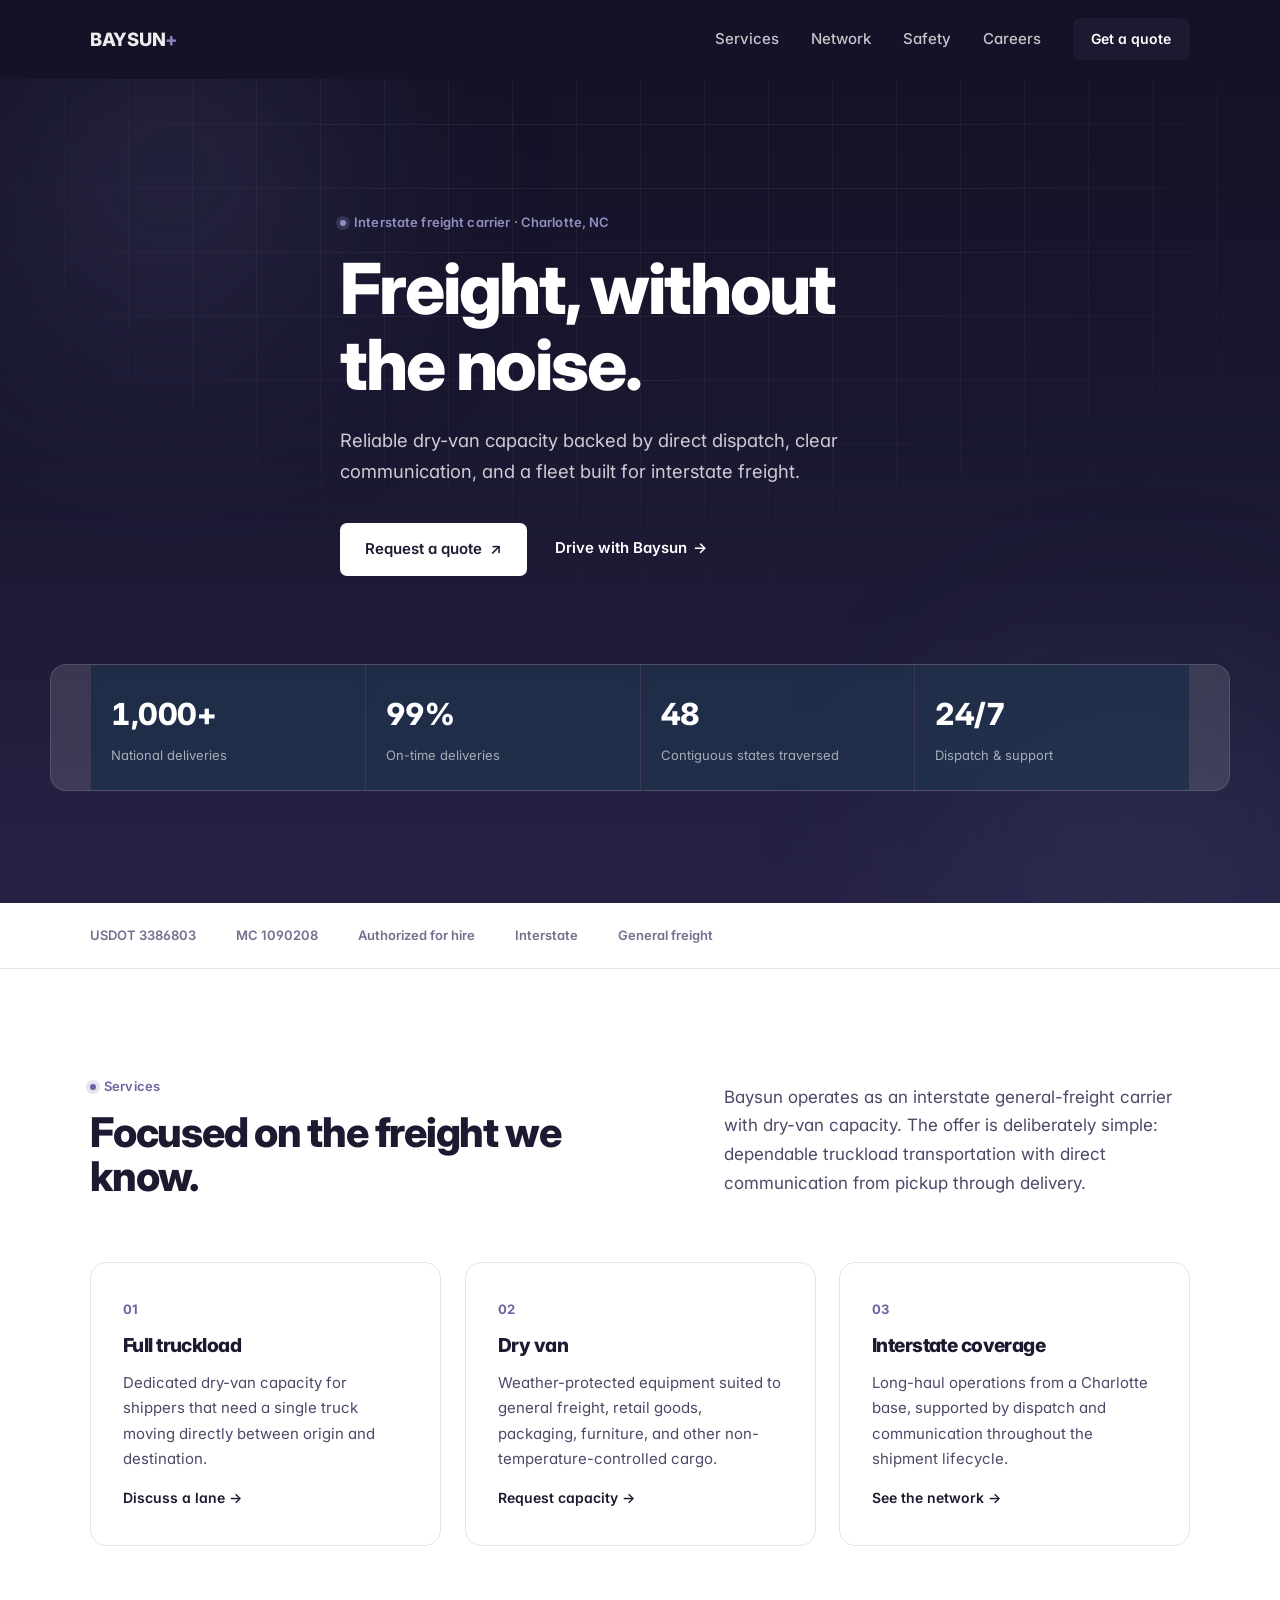
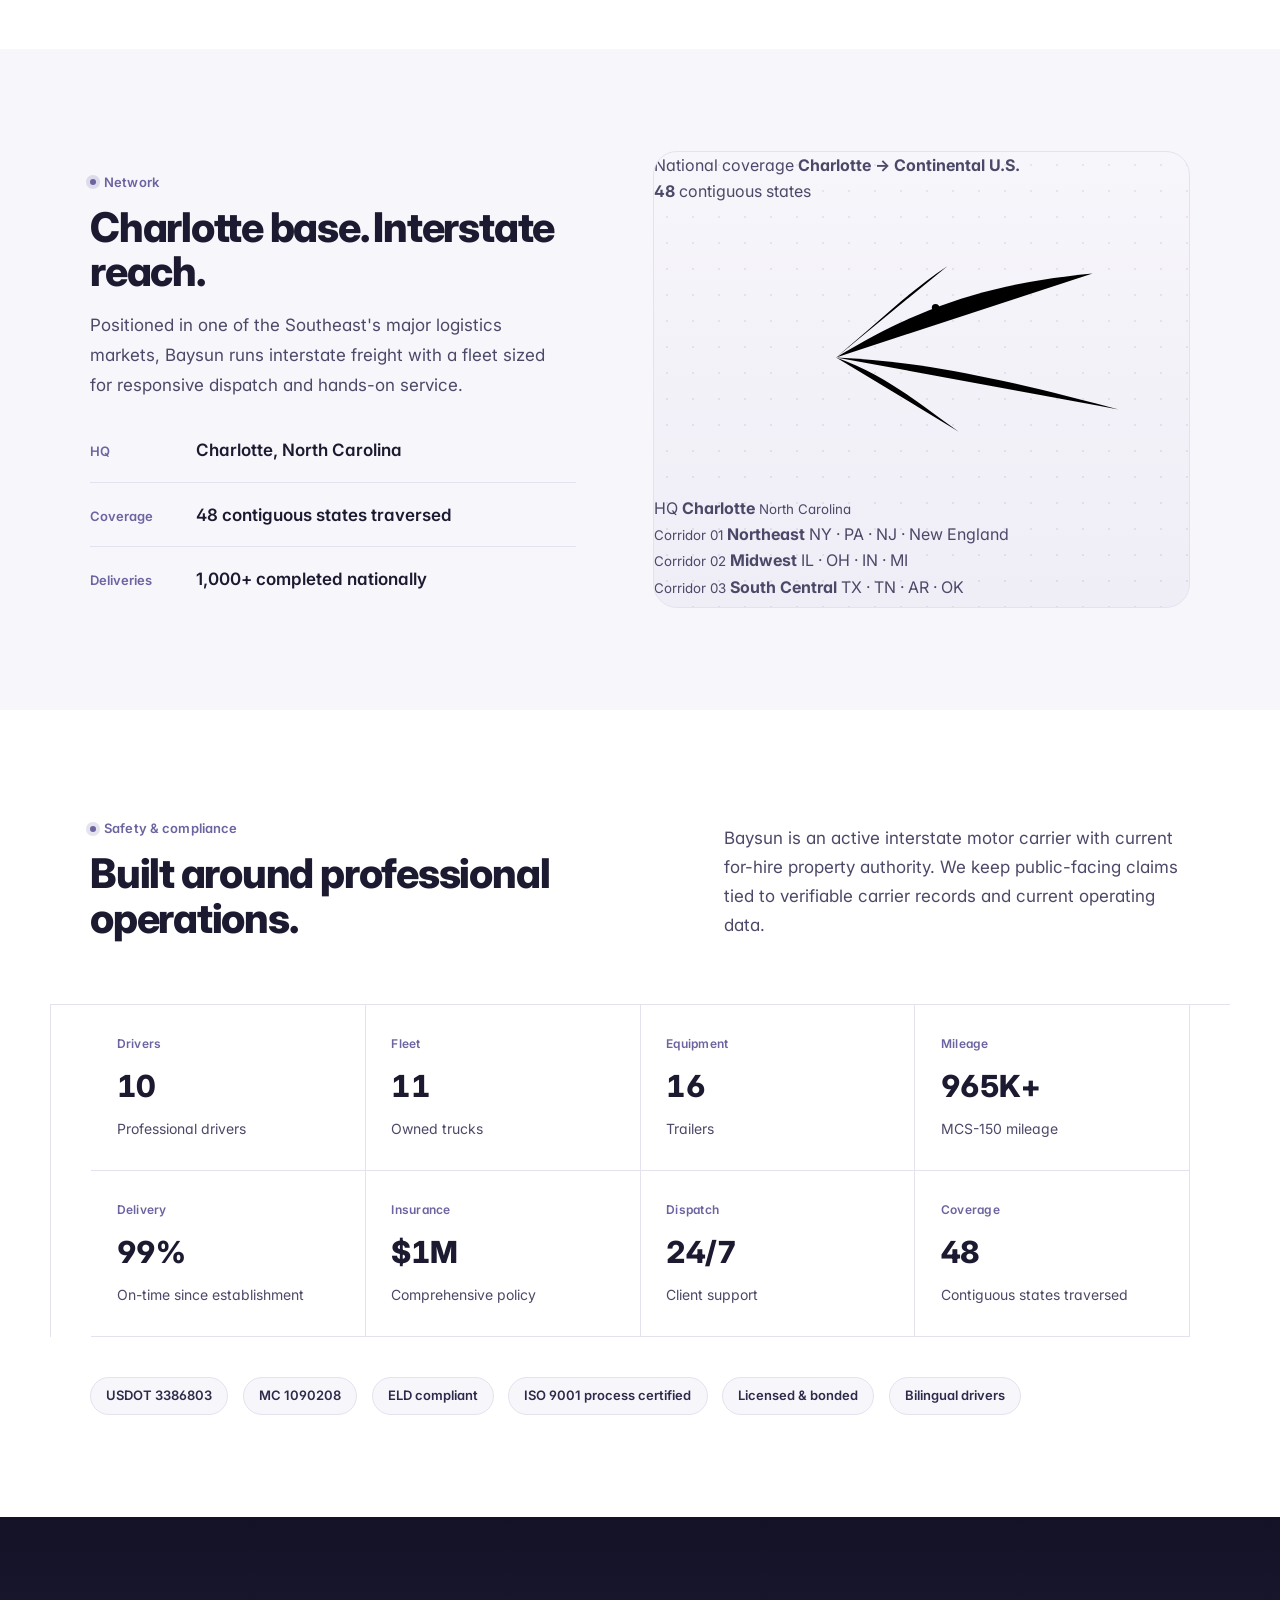
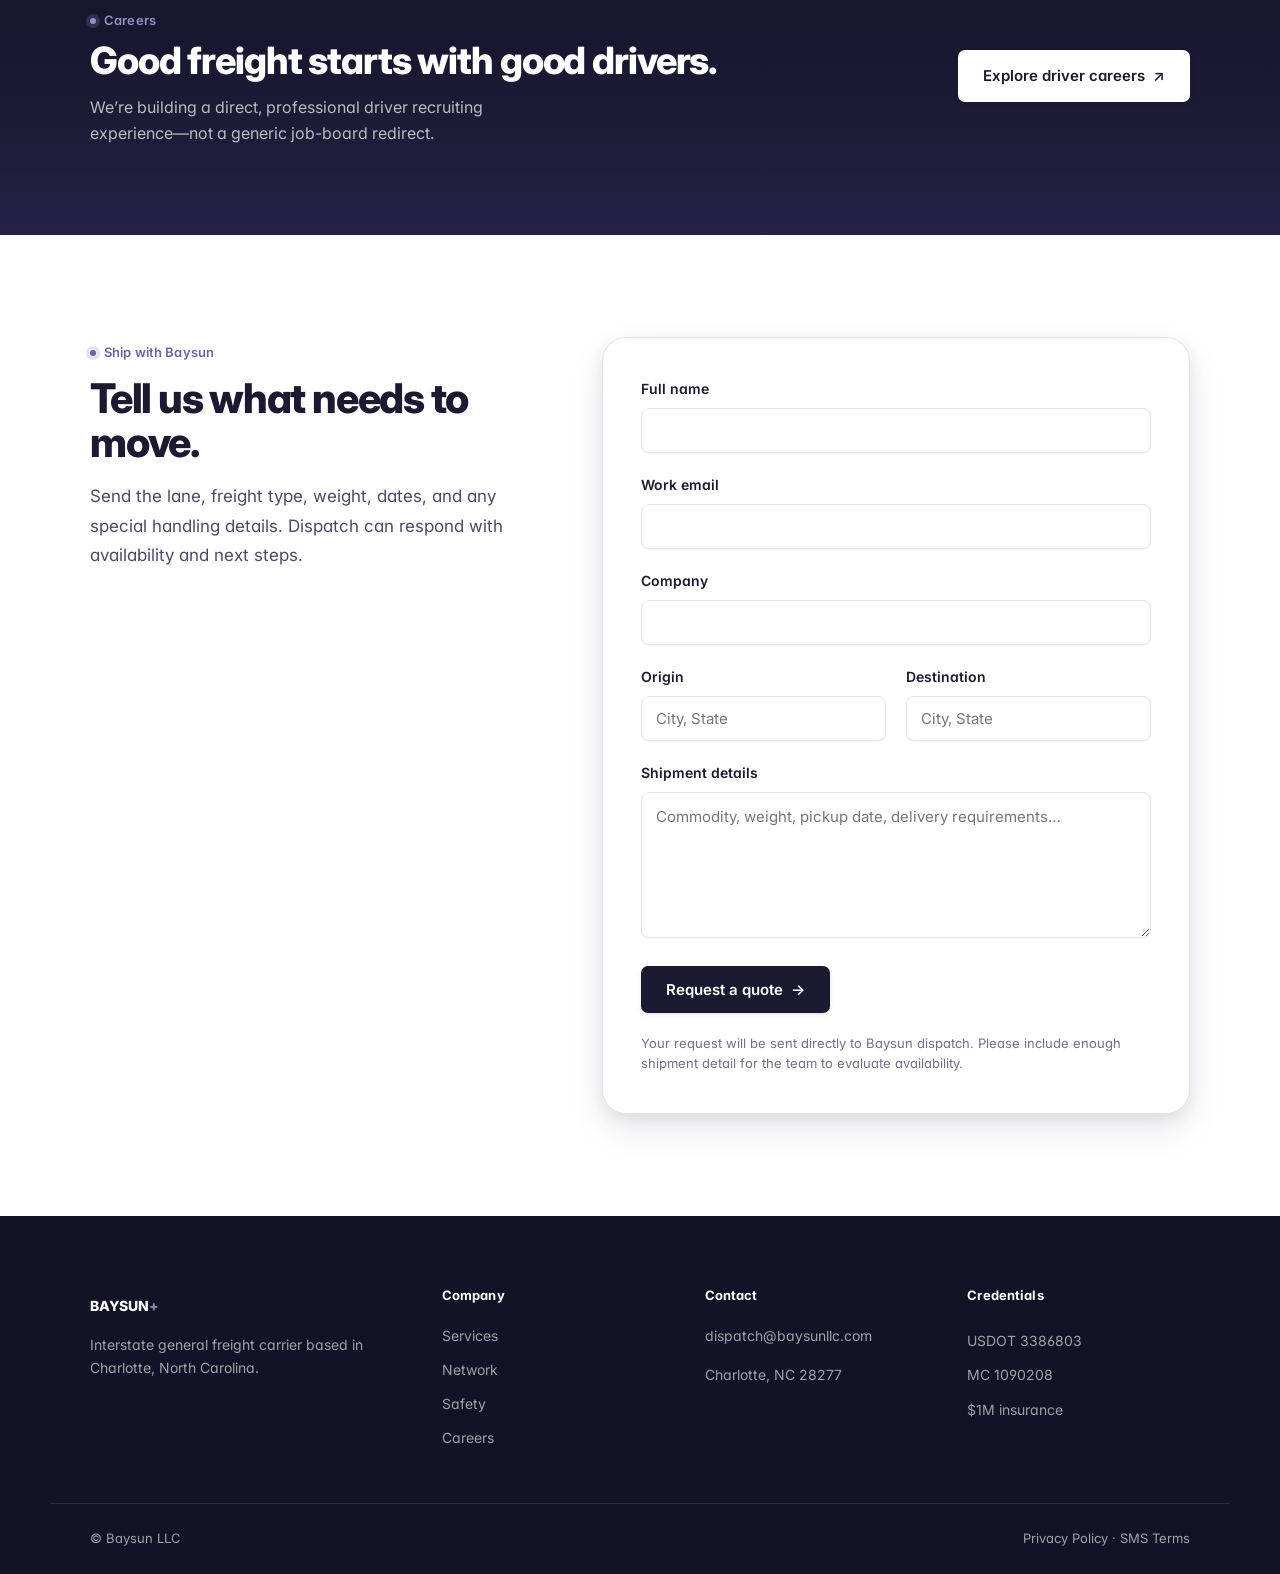
==== commit 5de41bc5: "Update index.html" ====
--- a/index.html
+++ b/index.html
@@ -79,10 +79,126 @@
             <div><span>Deliveries</span><strong>1,000+ completed nationally</strong></div>
           </div>
         </div>
-        <div class="network__visual" aria-hidden="true">
-          <div class="route route--a"></div><div class="route route--b"></div><div class="route route--c"></div>
-          <span class="city city--charlotte">Charlotte</span><span class="city city--chicago">Chicago</span><span class="city city--dallas">Dallas</span><span class="city city--nyc">New York</span><span class="city city--la">Los Angeles</span>
-        </div>
+       <div class="network__visual network-map" aria-label="Baysun national freight network">
+
+  <div class="network-map__header">
+    <div>
+      <span class="network-map__label">National coverage</span>
+      <strong>Charlotte → Continental U.S.</strong>
+    </div>
+
+    <div class="network-map__coverage">
+      <strong>48</strong>
+      <span>contiguous states</span>
+    </div>
+  </div>
+
+  <div class="network-map__canvas">
+
+    <svg
+      class="network-map__routes"
+      viewBox="0 0 720 390"
+      preserveAspectRatio="xMidYMid meet"
+      aria-hidden="true"
+    >
+
+      <!-- Charlotte → Northeast -->
+      <path
+        class="network-path network-path--1"
+        d="M245 205 C360 135, 455 105, 590 92"
+      />
+
+      <!-- Charlotte → Midwest -->
+      <path
+        class="network-path network-path--2"
+        d="M245 205 C310 150, 345 115, 395 82"
+      />
+
+      <!-- Charlotte → South Central -->
+      <path
+        class="network-path network-path--3"
+        d="M245 205 C315 230, 360 270, 410 305"
+      />
+
+      <!-- Charlotte → West -->
+      <path
+        class="network-path network-path--4"
+        d="M245 205 C360 210, 475 235, 625 275"
+      />
+
+      <!-- moving freight indicator -->
+      <circle class="network-shipment" r="5">
+        <animateMotion
+          dur="6s"
+          repeatCount="indefinite"
+          path="M245 205 C360 135, 455 105, 590 92"
+        />
+      </circle>
+
+    </svg>
+
+    <!-- Charlotte hub -->
+
+    <div class="network-hub">
+      <div class="network-hub__pulse"></div>
+
+      <div class="network-hub__content">
+        <span>HQ</span>
+        <strong>Charlotte</strong>
+        <small>North Carolina</small>
+      </div>
+    </div>
+
+    <!-- Regional destinations -->
+
+    <div class="network-region network-region--northeast">
+      <span class="network-region__dot"></span>
+      <div>
+        <small>Corridor 01</small>
+        <strong>Northeast</strong>
+        <span>NY · PA · NJ · New England</span>
+      </div>
+    </div>
+
+    <div class="network-region network-region--midwest">
+      <span class="network-region__dot"></span>
+      <div>
+        <small>Corridor 02</small>
+        <strong>Midwest</strong>
+        <span>IL · OH · IN · MI</span>
+      </div>
+    </div>
+
+    <div class="network-region network-region--south">
+      <span class="network-region__dot"></span>
+      <div>
+        <small>Corridor 03</small>
+        <strong>South Central</strong>
+        <span>TX · TN · AR · OK</span>
+      </div>
+    </div>
+
+    <div class="network-region network-region--west">
+      <span class="network-region__dot"></span>
+      <div>
+        <small>Corridor 04</small>
+        <strong>Western U.S.</strong>
+        <span>Long-haul interstate coverage</span>
+      </div>
+    </div>
+
+  </div>
+
+  <div class="network-map__footer">
+    <span>
+      <i></i>
+      Interstate FTL network
+    </span>
+
+    <span>Charlotte-based dispatch</span>
+  </div>
+
+</div>
       </div>
     </section>
 
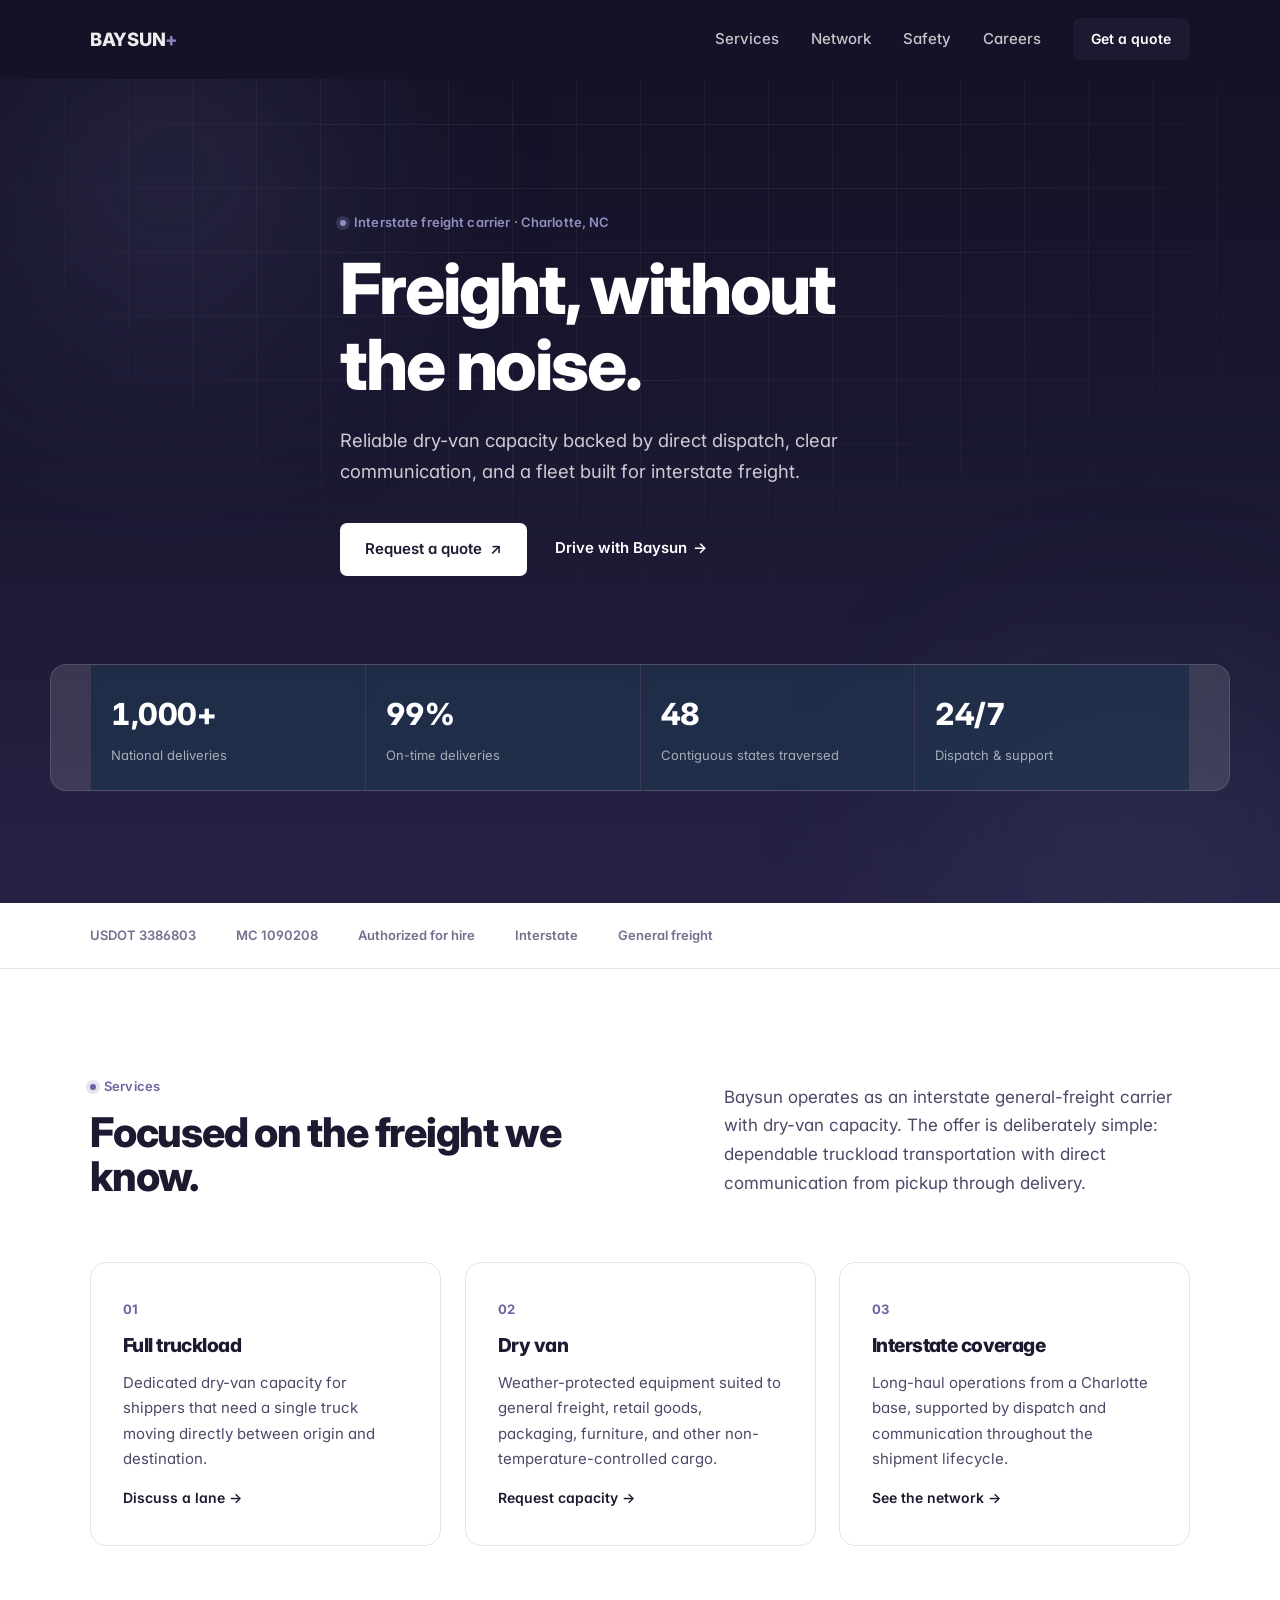
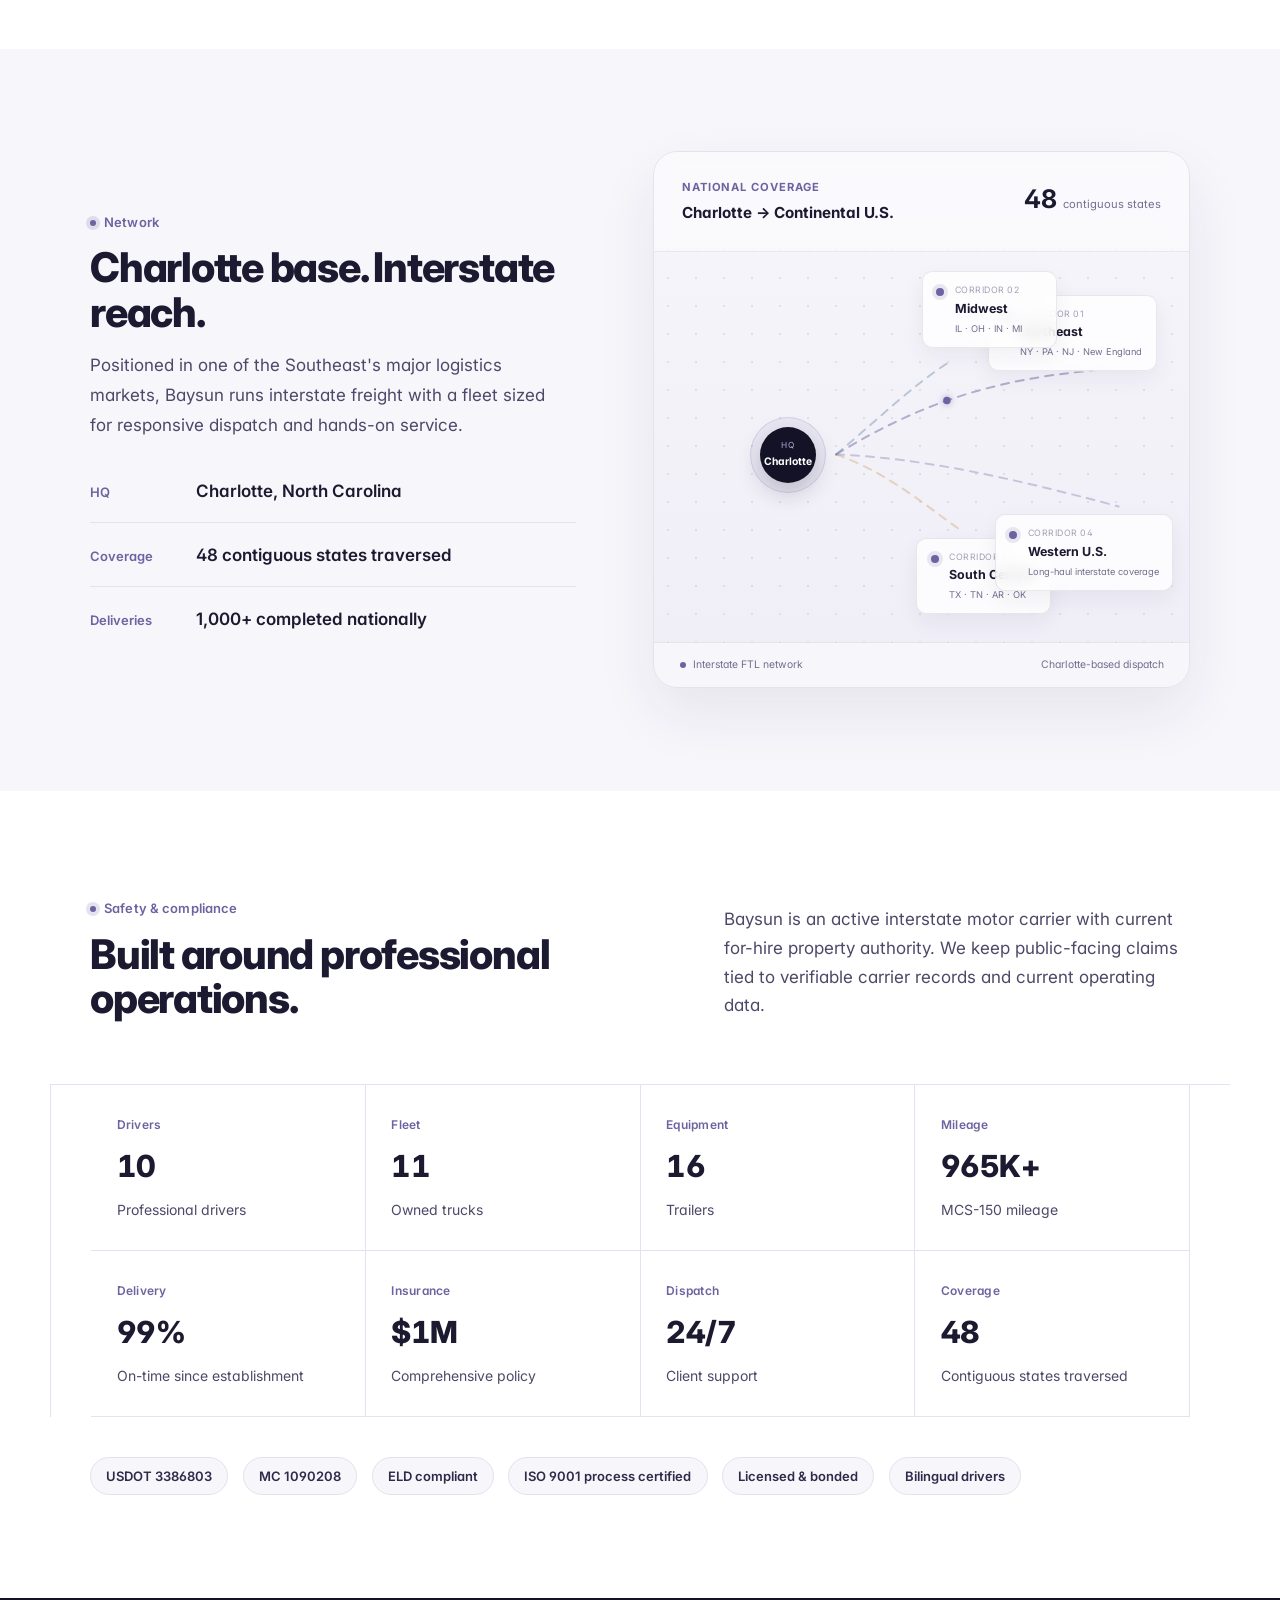
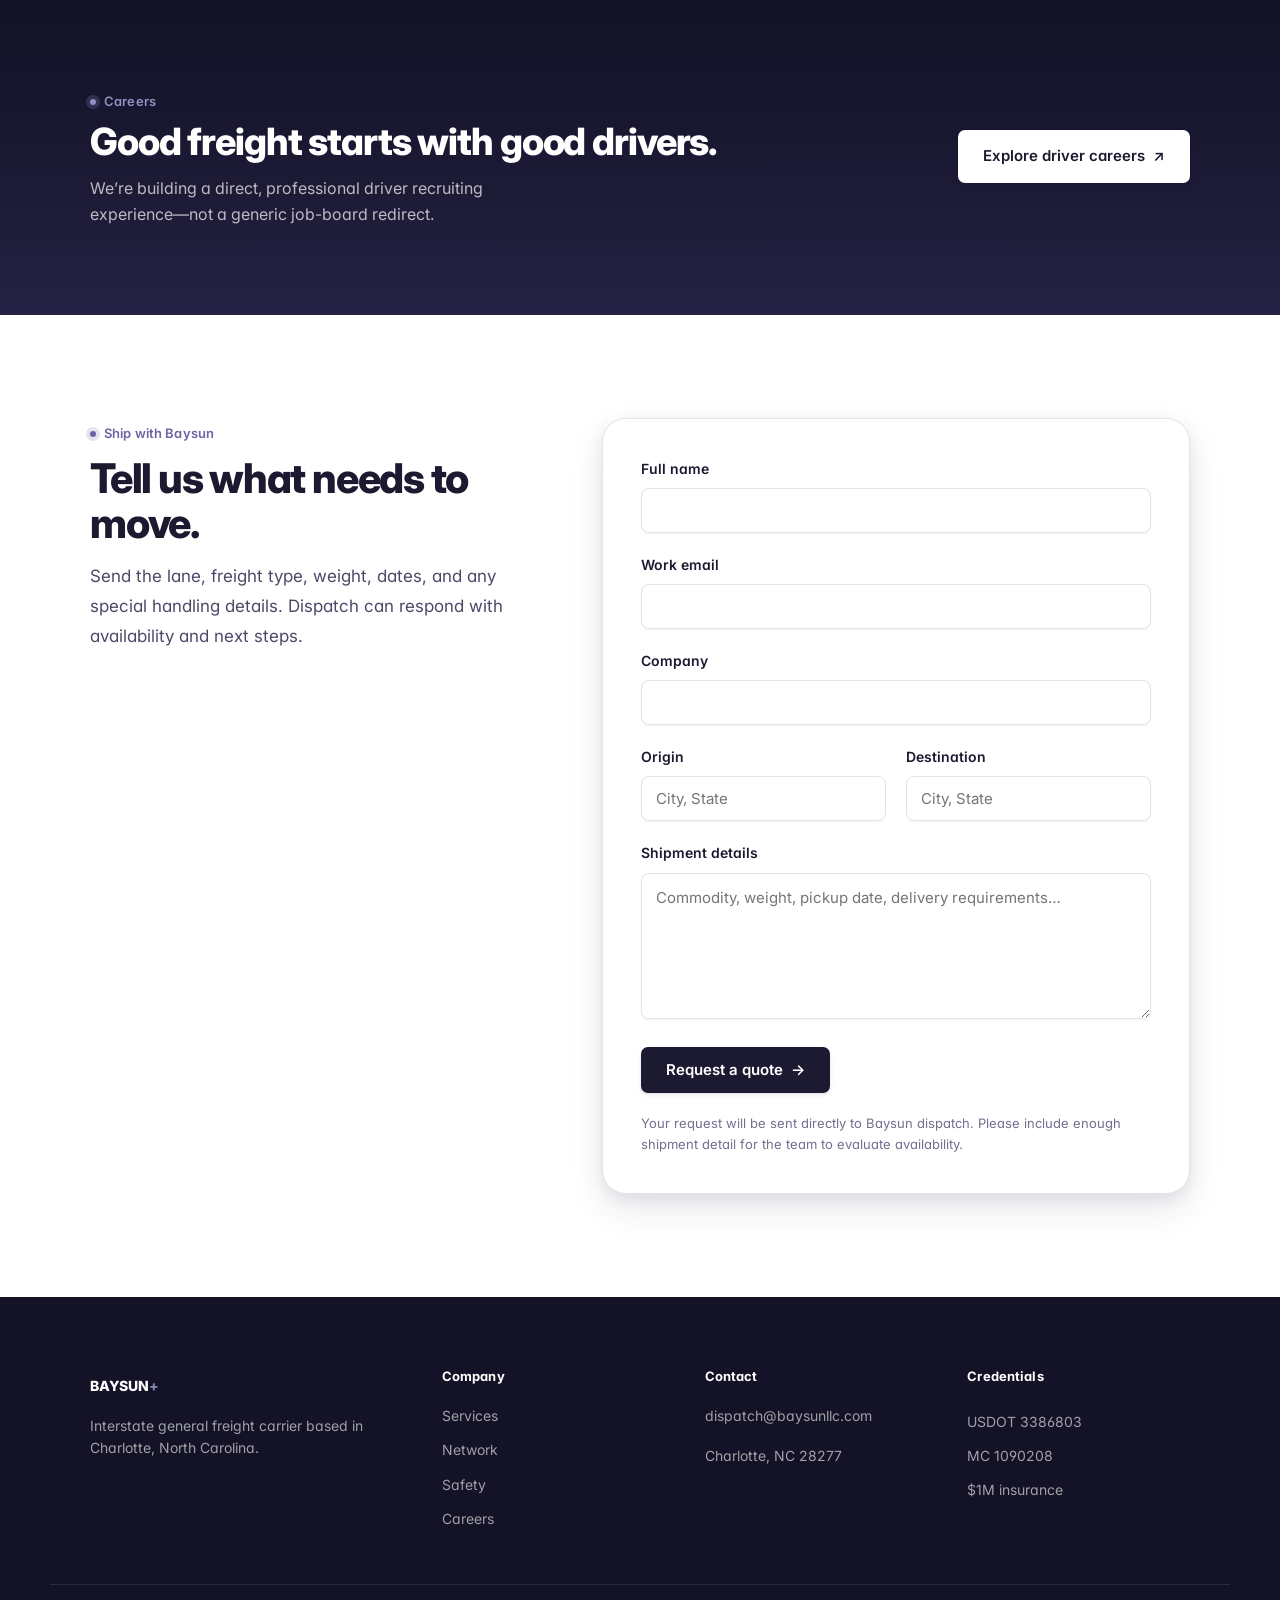
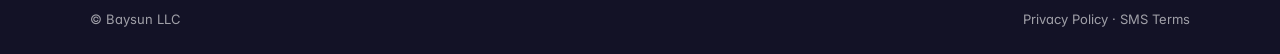
==== commit 59f9611c: "Add freight lines to hero section Added freight lines to the hero section for visual enhancement." ====
--- a/index.html
+++ b/index.html
@@ -32,6 +32,11 @@
       <div class="hero__grid"></div>
       <div class="hero__glow hero__glow--one"></div>
       <div class="hero__glow hero__glow--two"></div>
+      <div class="hero__freight-lines" aria-hidden="true">
+  <span class="hero__freight-line hero__freight-line--1"></span>
+  <span class="hero__freight-line hero__freight-line--2"></span>
+  <span class="hero__freight-line hero__freight-line--3"></span>
+</div>
       <div class="shell hero__content reveal">
         <div class="eyebrow eyebrow--light"><span></span> Interstate freight carrier · Charlotte, NC</div>
         <h1>Freight, without the noise.</h1>
--- a/styles.css
+++ b/styles.css
@@ -760,68 +760,430 @@
    element in, and only for elements it can guarantee will be revealed. If
    JS never runs, the map still renders complete and static. */
 
-.route {
-  position: absolute;
-  height: 2px;
-  border-radius: 999px;
-  background: linear-gradient(90deg, rgba(107, 100, 160, 0.05), rgba(107, 100, 160, 0.65), rgba(107, 100, 160, 0.05));
-  transform-origin: left center;
-  transform: rotate(var(--rot, 0deg)) scaleX(var(--draw, 1));
-  opacity: var(--draw, 1);
-  transition: transform 1s var(--ease), opacity 0.6s ease;
-}
-
-.route--a {
-  width: 62%;
-  top: 32%;
-  left: 12%;
-  --rot: 6deg;
-}
-
-.route--b {
-  width: 48%;
-  top: 58%;
-  left: 20%;
-  --rot: -8deg;
-}
-
-.route--c {
-  width: 40%;
-  top: 74%;
-  left: 8%;
-  --rot: 3deg;
-}
-
-.city {
-  position: absolute;
-  font-size: 0.75rem;
-  font-weight: 700;
-  color: var(--ink-900);
-  padding-left: 1rem;
-  transform: scale(var(--pop, 1));
-  opacity: var(--pop, 1);
-  transform-origin: left center;
-  transition: transform 0.55s cubic-bezier(0.34, 1.56, 0.64, 1), opacity 0.4s ease;
-}
-
-.city::before {
+/* ==========================================================================
+   National freight network visual
+   ========================================================================== */
+
+.network-map {
+  position: relative;
+  aspect-ratio: auto;
+  min-height: 520px;
+  display: flex;
+  flex-direction: column;
+  background:
+    linear-gradient(
+      180deg,
+      var(--surface-1) 0%,
+      var(--surface-2) 100%
+    );
+  border: 1px solid var(--line);
+  border-radius: var(--radius-xl);
+  overflow: hidden;
+  box-shadow: 0 25px 60px rgba(40, 36, 74, 0.08);
+}
+
+.network-map::before {
   content: "";
   position: absolute;
-  left: 0;
-  top: 50%;
+  inset: 0;
+
+  background-image:
+    radial-gradient(
+      rgba(28, 26, 48, 0.09) 1px,
+      transparent 1px
+    );
+
+  background-size: 28px 28px;
+
+  mask-image:
+    linear-gradient(
+      to bottom,
+      transparent,
+      #000 15%,
+      #000 85%,
+      transparent
+    );
+
+  pointer-events: none;
+}
+
+
+/* Header */
+
+.network-map__header {
+  position: relative;
+  z-index: 2;
+
+  display: flex;
+  justify-content: space-between;
+  align-items: flex-start;
+
+  padding: 1.6rem 1.75rem;
+
+  border-bottom: 1px solid rgba(28, 26, 48, 0.08);
+
+  background: rgba(255, 255, 255, 0.42);
+  backdrop-filter: blur(10px);
+}
+
+.network-map__header > div:first-child {
+  display: flex;
+  flex-direction: column;
+  gap: 0.25rem;
+}
+
+.network-map__label {
+  font-size: 0.7rem;
+  font-weight: 700;
+
+  color: var(--accent);
+
+  text-transform: uppercase;
+  letter-spacing: 0.08em;
+}
+
+.network-map__header strong {
+  font-size: 0.95rem;
+  color: var(--ink-900);
+}
+
+
+/* Coverage number */
+
+.network-map__coverage {
+  display: flex;
+  align-items: baseline;
+  gap: 0.4rem;
+}
+
+.network-map__coverage strong {
+  font-size: 1.6rem;
+  color: var(--ink-900);
+}
+
+.network-map__coverage span {
+  font-size: 0.7rem;
+  color: var(--ink-400);
+}
+
+
+/* Canvas */
+
+.network-map__canvas {
+  position: relative;
+  flex: 1;
+  min-height: 390px;
+}
+
+
+/* SVG routes */
+
+.network-map__routes {
+  position: absolute;
+
+  inset: 0;
+
+  width: 100%;
+  height: 100%;
+
+  overflow: visible;
+  pointer-events: none;
+}
+
+.network-path {
+  fill: none;
+
+  stroke: rgba(107, 100, 160, 0.35);
+  stroke-width: 2;
+
+  stroke-linecap: round;
+
+  stroke-dasharray: 8 7;
+
+  vector-effect: non-scaling-stroke;
+
+  opacity: 0.8;
+}
+
+.network-path--1 {
+  stroke: rgba(107, 100, 160, 0.6);
+}
+
+.network-path--2 {
+  stroke: rgba(92, 127, 160, 0.48);
+}
+
+.network-path--3 {
+  stroke: rgba(201, 154, 91, 0.45);
+}
+
+.network-path--4 {
+  stroke: rgba(107, 100, 160, 0.4);
+}
+
+
+/* Animated shipment */
+
+.network-shipment {
+  fill: var(--accent);
+
+  filter:
+    drop-shadow(
+      0 0 5px rgba(107, 100, 160, 0.6)
+    );
+}
+
+
+/* Charlotte hub */
+
+.network-hub {
+  position: absolute;
+
+  left: 25%;
+  top: 52%;
+
+  transform: translate(-50%, -50%);
+
+  z-index: 4;
+
+  display: flex;
+  align-items: center;
+  justify-content: center;
+}
+
+.network-hub__pulse {
+  position: absolute;
+
+  width: 76px;
+  height: 76px;
+
+  border-radius: 50%;
+
+  background: rgba(107, 100, 160, 0.08);
+
+  border: 1px solid rgba(107, 100, 160, 0.18);
+
+  animation: hub-pulse 3s ease-in-out infinite;
+}
+
+.network-hub__content {
+  position: relative;
+
+  width: 56px;
+  height: 56px;
+
+  border-radius: 50%;
+
+  display: flex;
+  flex-direction: column;
+  align-items: center;
+  justify-content: center;
+
+  background: var(--dark-900);
+
+  box-shadow:
+    0 10px 25px rgba(28, 26, 48, 0.2);
+
+  color: #fff;
+}
+
+.network-hub__content span {
+  font-size: 0.52rem;
+
+  color: #aca7d4;
+
+  letter-spacing: 0.08em;
+}
+
+.network-hub__content strong {
+  font-size: 0.65rem;
+}
+
+.network-hub__content small {
+  display: none;
+}
+
+@keyframes hub-pulse {
+
+  0%,
+  100% {
+    transform: scale(0.9);
+    opacity: 0.6;
+  }
+
+  50% {
+    transform: scale(1.15);
+    opacity: 1;
+  }
+
+}
+
+
+/* Regional nodes */
+
+.network-region {
+  position: absolute;
+
+  z-index: 3;
+
+  display: flex;
+  align-items: flex-start;
+
+  gap: 0.65rem;
+
+  padding: 0.7rem 0.85rem;
+
+  min-width: 135px;
+
+  background: rgba(255, 255, 255, 0.76);
+
+  border: 1px solid rgba(28, 26, 48, 0.09);
+
+  border-radius: 10px;
+
+  backdrop-filter: blur(8px);
+
+  box-shadow:
+    0 8px 22px rgba(40, 36, 74, 0.06);
+}
+
+.network-region__dot {
   width: 8px;
   height: 8px;
-  margin-top: -4px;
+
   border-radius: 50%;
+
+  margin-top: 5px;
+
   background: var(--accent);
-  box-shadow: 0 0 0 5px rgba(107, 100, 160, 0.18);
-}
-
-.city--charlotte { top: 30%; left: 10%; }
-.city--chicago { top: 12%; left: 46%; }
-.city--dallas { top: 62%; left: 16%; }
-.city--nyc { top: 20%; left: 74%; }
-.city--la { top: 76%; left: 52%; }
+
+  box-shadow:
+    0 0 0 4px rgba(107, 100, 160, 0.14);
+
+  flex-shrink: 0;
+}
+
+.network-region > div {
+  display: flex;
+  flex-direction: column;
+}
+
+.network-region small {
+  font-size: 0.55rem;
+
+  color: var(--ink-300);
+
+  text-transform: uppercase;
+  letter-spacing: 0.06em;
+}
+
+.network-region strong {
+  margin-top: 1px;
+
+  font-size: 0.78rem;
+
+  color: var(--ink-900);
+}
+
+.network-region > div > span {
+  margin-top: 1px;
+
+  font-size: 0.58rem;
+
+  color: var(--ink-400);
+}
+
+
+/* Node positions */
+
+.network-region--northeast {
+  right: 6%;
+  top: 11%;
+}
+
+.network-region--midwest {
+  left: 50%;
+  top: 5%;
+}
+
+.network-region--south {
+  left: 49%;
+  bottom: 7%;
+}
+
+.network-region--west {
+  right: 3%;
+  bottom: 13%;
+}
+
+
+/* Footer */
+
+.network-map__footer {
+  position: relative;
+  z-index: 2;
+
+  display: flex;
+  justify-content: space-between;
+  align-items: center;
+
+  padding: 0.85rem 1.6rem;
+
+  border-top: 1px solid rgba(28, 26, 48, 0.08);
+
+  font-size: 0.65rem;
+
+  color: var(--ink-400);
+
+  background: rgba(255, 255, 255, 0.45);
+}
+
+.network-map__footer span:first-child {
+  display: flex;
+  align-items: center;
+  gap: 0.45rem;
+}
+
+.network-map__footer i {
+  width: 6px;
+  height: 6px;
+
+  border-radius: 50%;
+
+  background: var(--accent);
+}
+
+
+/* Mobile */
+
+@media (max-width: 620px) {
+
+  .network-map {
+    min-height: 560px;
+  }
+
+  .network-map__coverage span {
+    display: none;
+  }
+
+  .network-region {
+    min-width: 115px;
+    padding: 0.6rem;
+  }
+
+  .network-region--northeast {
+    right: 3%;
+  }
+
+  .network-region--midwest {
+    left: 45%;
+  }
+
+  .network-region--south {
+    left: 40%;
+  }
+
+}
 
 @media (prefers-reduced-motion: reduce) {
   .route,
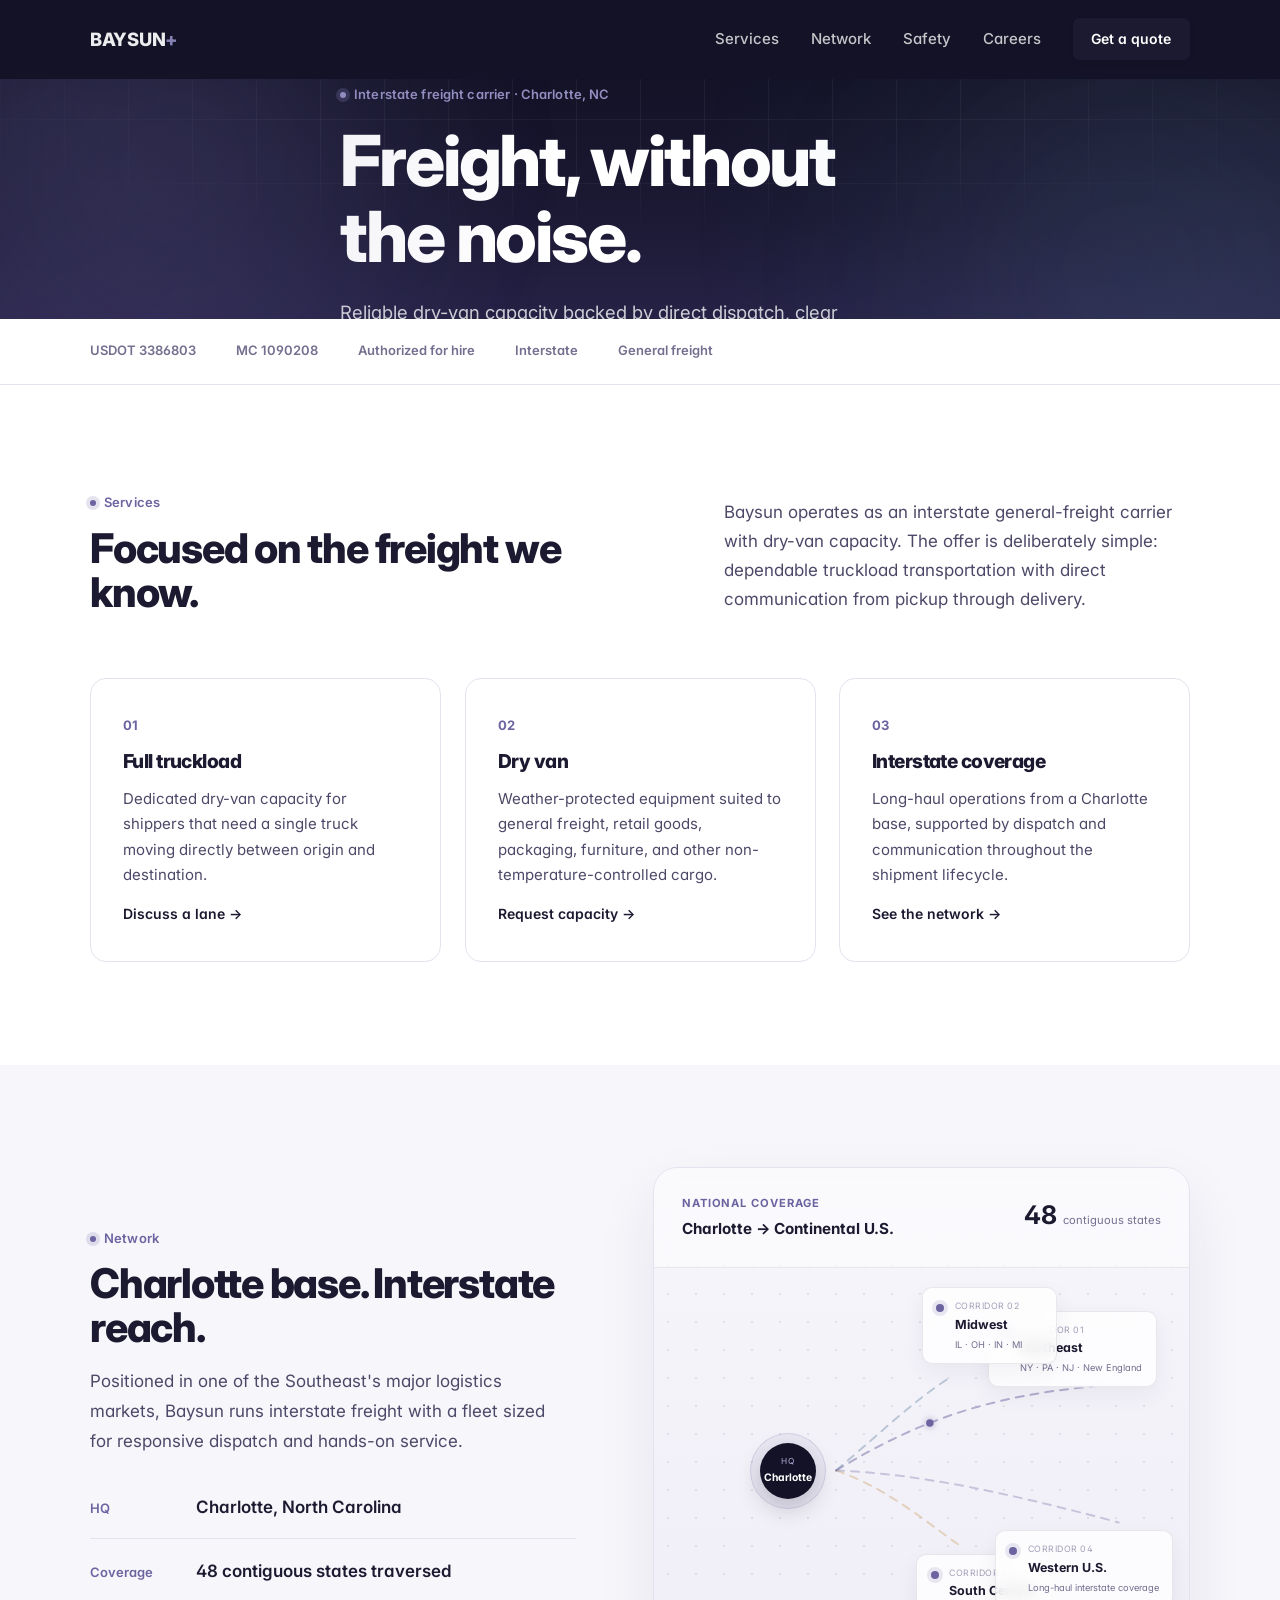
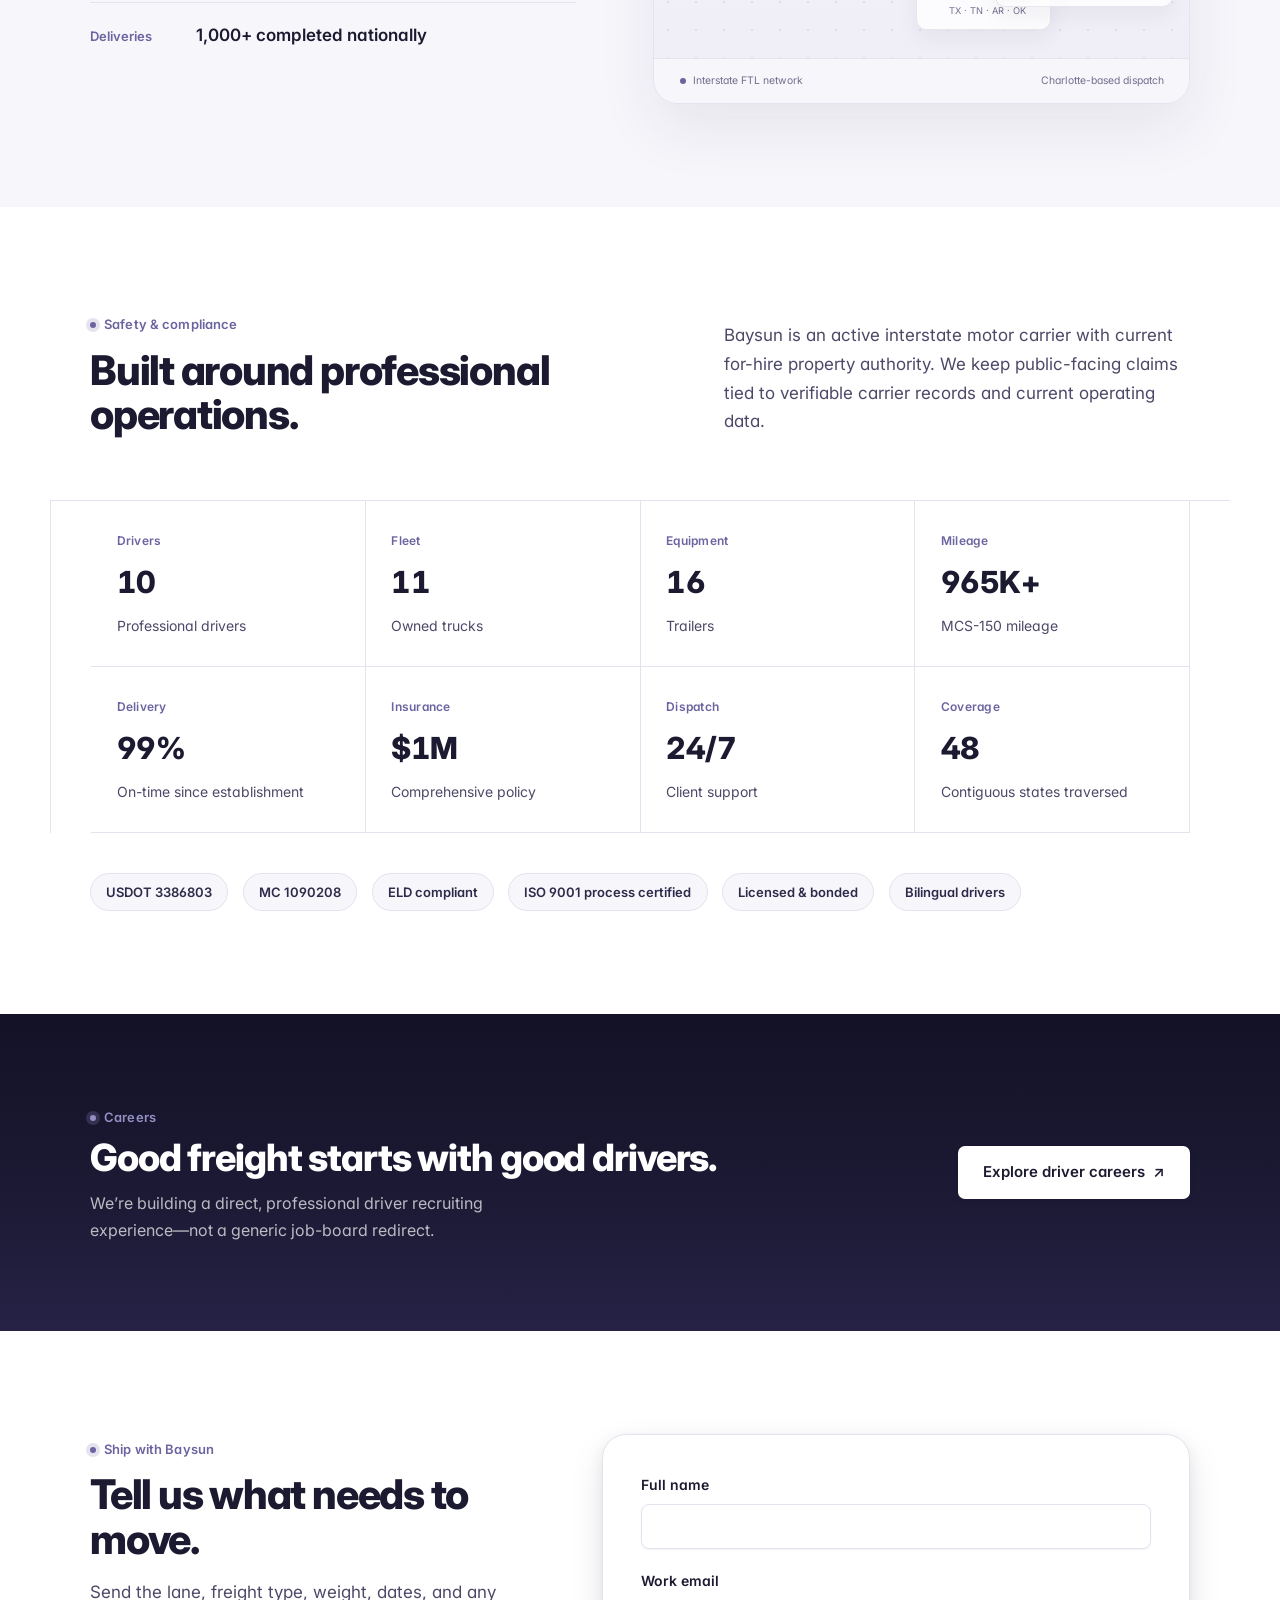
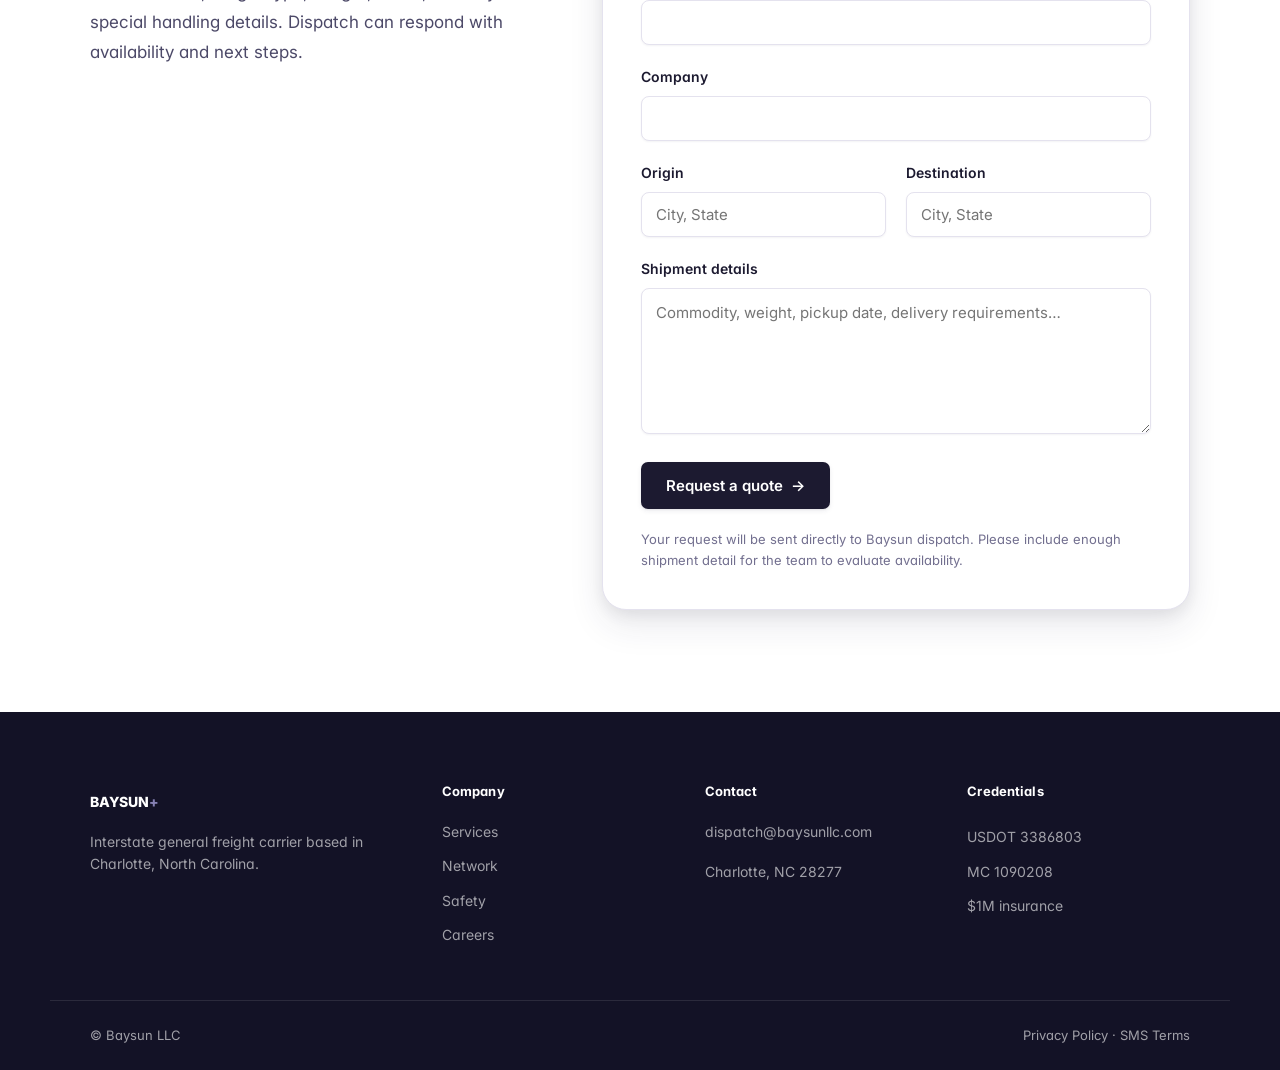
==== commit 89bff639: "Update index.html" ====
--- a/index.html
+++ b/index.html
@@ -33,9 +33,31 @@
       <div class="hero__glow hero__glow--one"></div>
       <div class="hero__glow hero__glow--two"></div>
       <div class="hero__freight-lines" aria-hidden="true">
-  <span class="hero__freight-line hero__freight-line--1"></span>
-  <span class="hero__freight-line hero__freight-line--2"></span>
-  <span class="hero__freight-line hero__freight-line--3"></span>
+ <div class="hero-motion" aria-hidden="true">
+
+  <div class="hero-motion__beam"></div>
+
+  <div class="hero-motion__plane">
+    <div class="hero-motion__grid"></div>
+  </div>
+
+  <div class="hero-motion__orbit hero-motion__orbit--one">
+    <span></span>
+  </div>
+
+  <div class="hero-motion__orbit hero-motion__orbit--two">
+    <span></span>
+  </div>
+
+  <div class="hero-motion__orbit hero-motion__orbit--three">
+    <span></span>
+  </div>
+
+  <div class="hero-motion__core">
+    <div class="hero-motion__core-ring"></div>
+    <div class="hero-motion__core-dot"></div>
+  </div>
+
 </div>
       <div class="shell hero__content reveal">
         <div class="eyebrow eyebrow--light"><span></span> Interstate freight carrier · Charlotte, NC</div>
--- a/styles.css
+++ b/styles.css
@@ -1939,3 +1939,222 @@
 .success-card .button {
   margin-top: 2rem;
 }
+
+/* ==========================================================================
+   Hero motion layer
+   ========================================================================== */
+
+.hero {
+  isolation: isolate;
+}
+
+/* Soft animated background gradient */
+.hero::after {
+  content: "";
+  position: absolute;
+  inset: -30%;
+
+  background:
+    radial-gradient(
+      circle at 20% 30%,
+      rgba(107, 100, 160, 0.18),
+      transparent 32%
+    ),
+    radial-gradient(
+      circle at 80% 60%,
+      rgba(92, 127, 160, 0.14),
+      transparent 34%
+    );
+
+  animation: hero-gradient-drift 14s ease-in-out infinite alternate;
+
+  pointer-events: none;
+  z-index: 0;
+}
+
+@keyframes hero-gradient-drift {
+  0% {
+    transform: translate3d(-2%, -1%, 0) scale(1);
+  }
+
+  100% {
+    transform: translate3d(2%, 2%, 0) scale(1.08);
+  }
+}
+
+
+/* Freight motion lines */
+
+.hero__freight-lines {
+  position: absolute;
+  inset: 0;
+
+  overflow: hidden;
+
+  pointer-events: none;
+
+  z-index: 0;
+}
+
+.hero__freight-line {
+  position: absolute;
+
+  height: 1px;
+  width: 360px;
+
+  background:
+    linear-gradient(
+      90deg,
+      transparent,
+      rgba(148, 143, 194, 0.45),
+      transparent
+    );
+
+  opacity: 0.45;
+
+  filter: blur(0.2px);
+
+  transform: rotate(-8deg);
+}
+
+.hero__freight-line::after {
+  content: "";
+
+  position: absolute;
+
+  right: 40%;
+
+  top: 50%;
+
+  width: 5px;
+  height: 5px;
+
+  border-radius: 50%;
+
+  transform: translateY(-50%);
+
+  background: #948fc2;
+
+  box-shadow:
+    0 0 12px rgba(148, 143, 194, 0.65);
+}
+
+.hero__freight-line--1 {
+  top: 26%;
+  left: -420px;
+
+  animation:
+    freight-line-move 11s linear infinite;
+}
+
+.hero__freight-line--2 {
+  top: 53%;
+  left: -500px;
+
+  opacity: 0.3;
+
+  animation:
+    freight-line-move 15s linear infinite 3s;
+}
+
+.hero__freight-line--3 {
+  top: 72%;
+  left: -460px;
+
+  opacity: 0.22;
+
+  animation:
+    freight-line-move 18s linear infinite 7s;
+}
+
+@keyframes freight-line-move {
+  0% {
+    transform:
+      translate3d(-10vw, 0, 0)
+      rotate(-8deg);
+  }
+
+  100% {
+    transform:
+      translate3d(150vw, 0, 0)
+      rotate(-8deg);
+  }
+}
+
+
+/* Keep actual content above motion layers */
+
+.hero__content,
+.hero__stats {
+  position: relative;
+  z-index: 2;
+}
+
+
+/* Slight floating quality to stats */
+
+.hero__stats {
+  animation:
+    hero-stats-float 6s ease-in-out infinite;
+}
+
+@keyframes hero-stats-float {
+  0%,
+  100% {
+    translate: 0 0;
+  }
+
+  50% {
+    translate: 0 -4px;
+  }
+}
+
+
+/* Make glow animation feel alive even before JS pointer movement */
+
+.hero__glow--one {
+  animation:
+    glow-breathe-one 10s ease-in-out infinite alternate;
+}
+
+.hero__glow--two {
+  animation:
+    glow-breathe-two 13s ease-in-out infinite alternate;
+}
+
+@keyframes glow-breathe-one {
+  from {
+    opacity: 0.38;
+    scale: 0.95;
+  }
+
+  to {
+    opacity: 0.55;
+    scale: 1.08;
+  }
+}
+
+@keyframes glow-breathe-two {
+  from {
+    opacity: 0.25;
+    scale: 1;
+  }
+
+  to {
+    opacity: 0.4;
+    scale: 1.12;
+  }
+}
+
+
+/* Reduced motion */
+
+@media (prefers-reduced-motion: reduce) {
+  .hero::after,
+  .hero__freight-line,
+  .hero__stats,
+  .hero__glow--one,
+  .hero__glow--two {
+    animation: none !important;
+  }
+}
